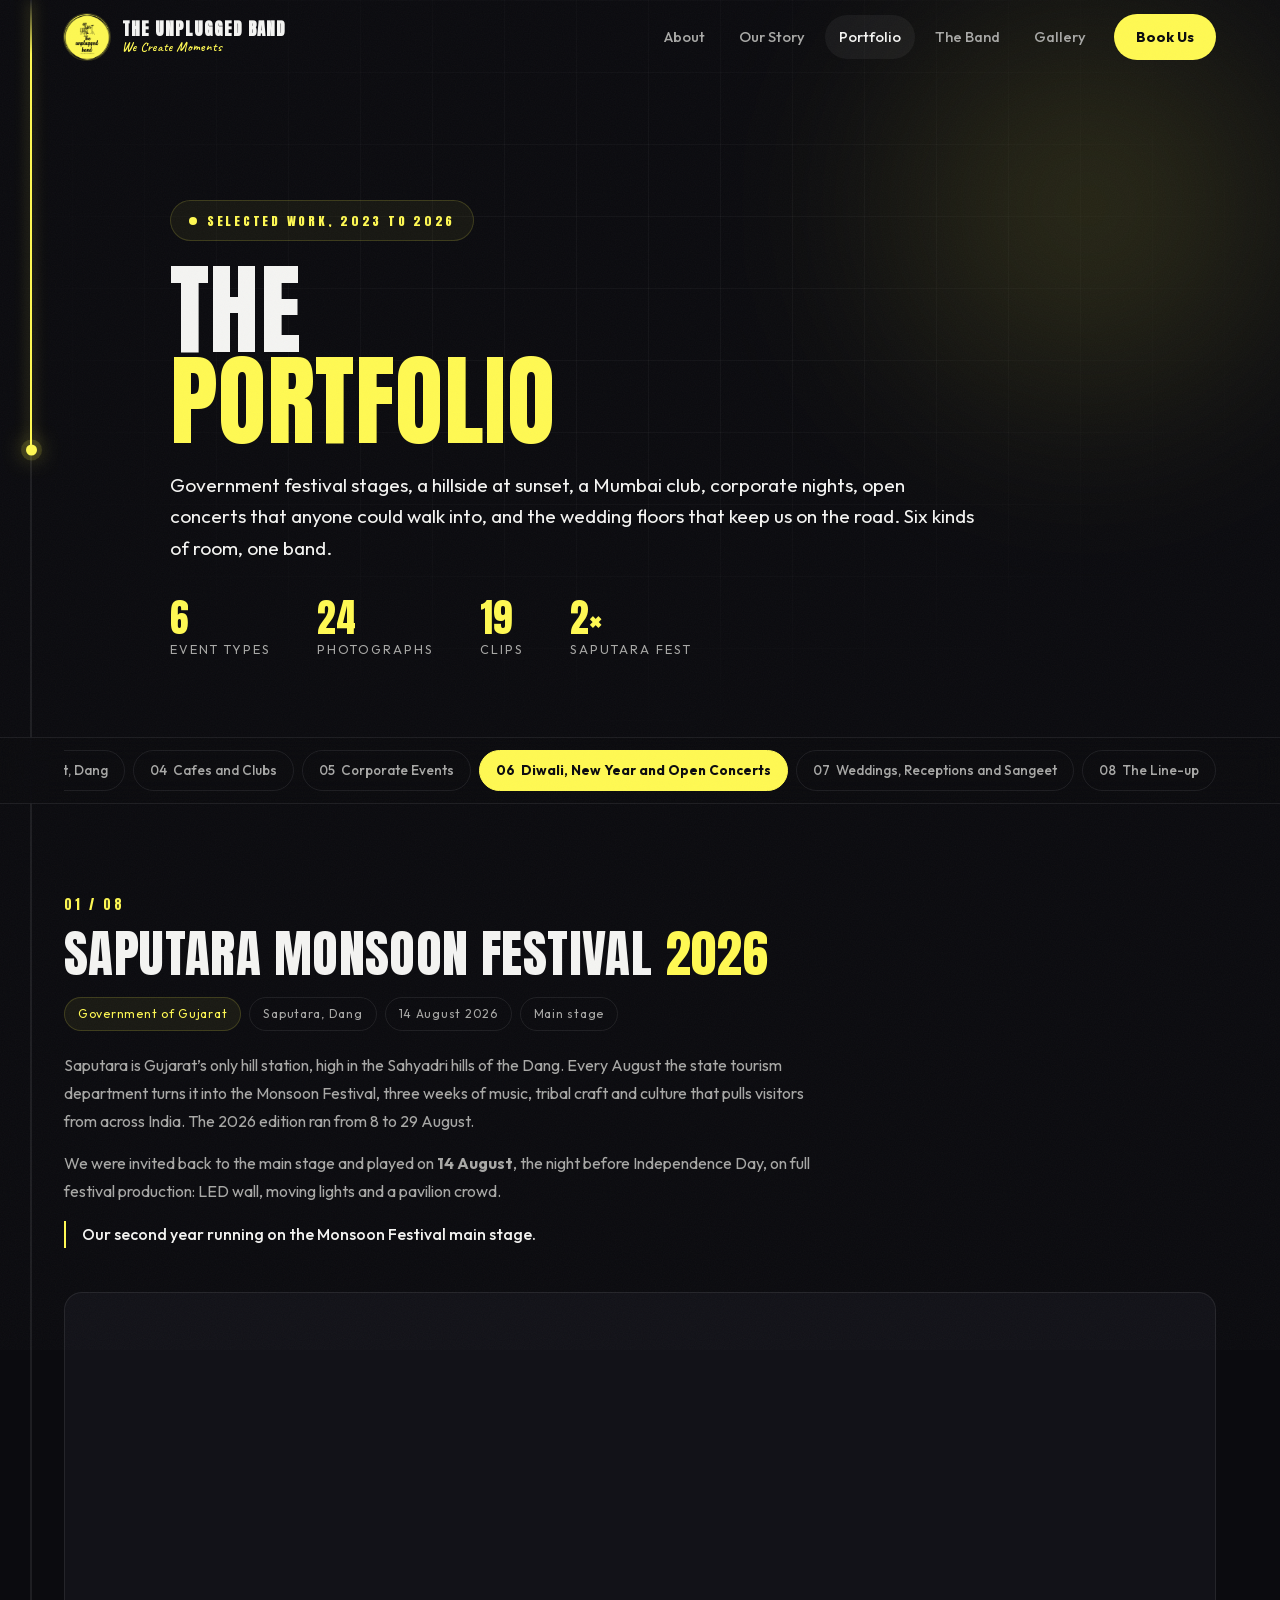
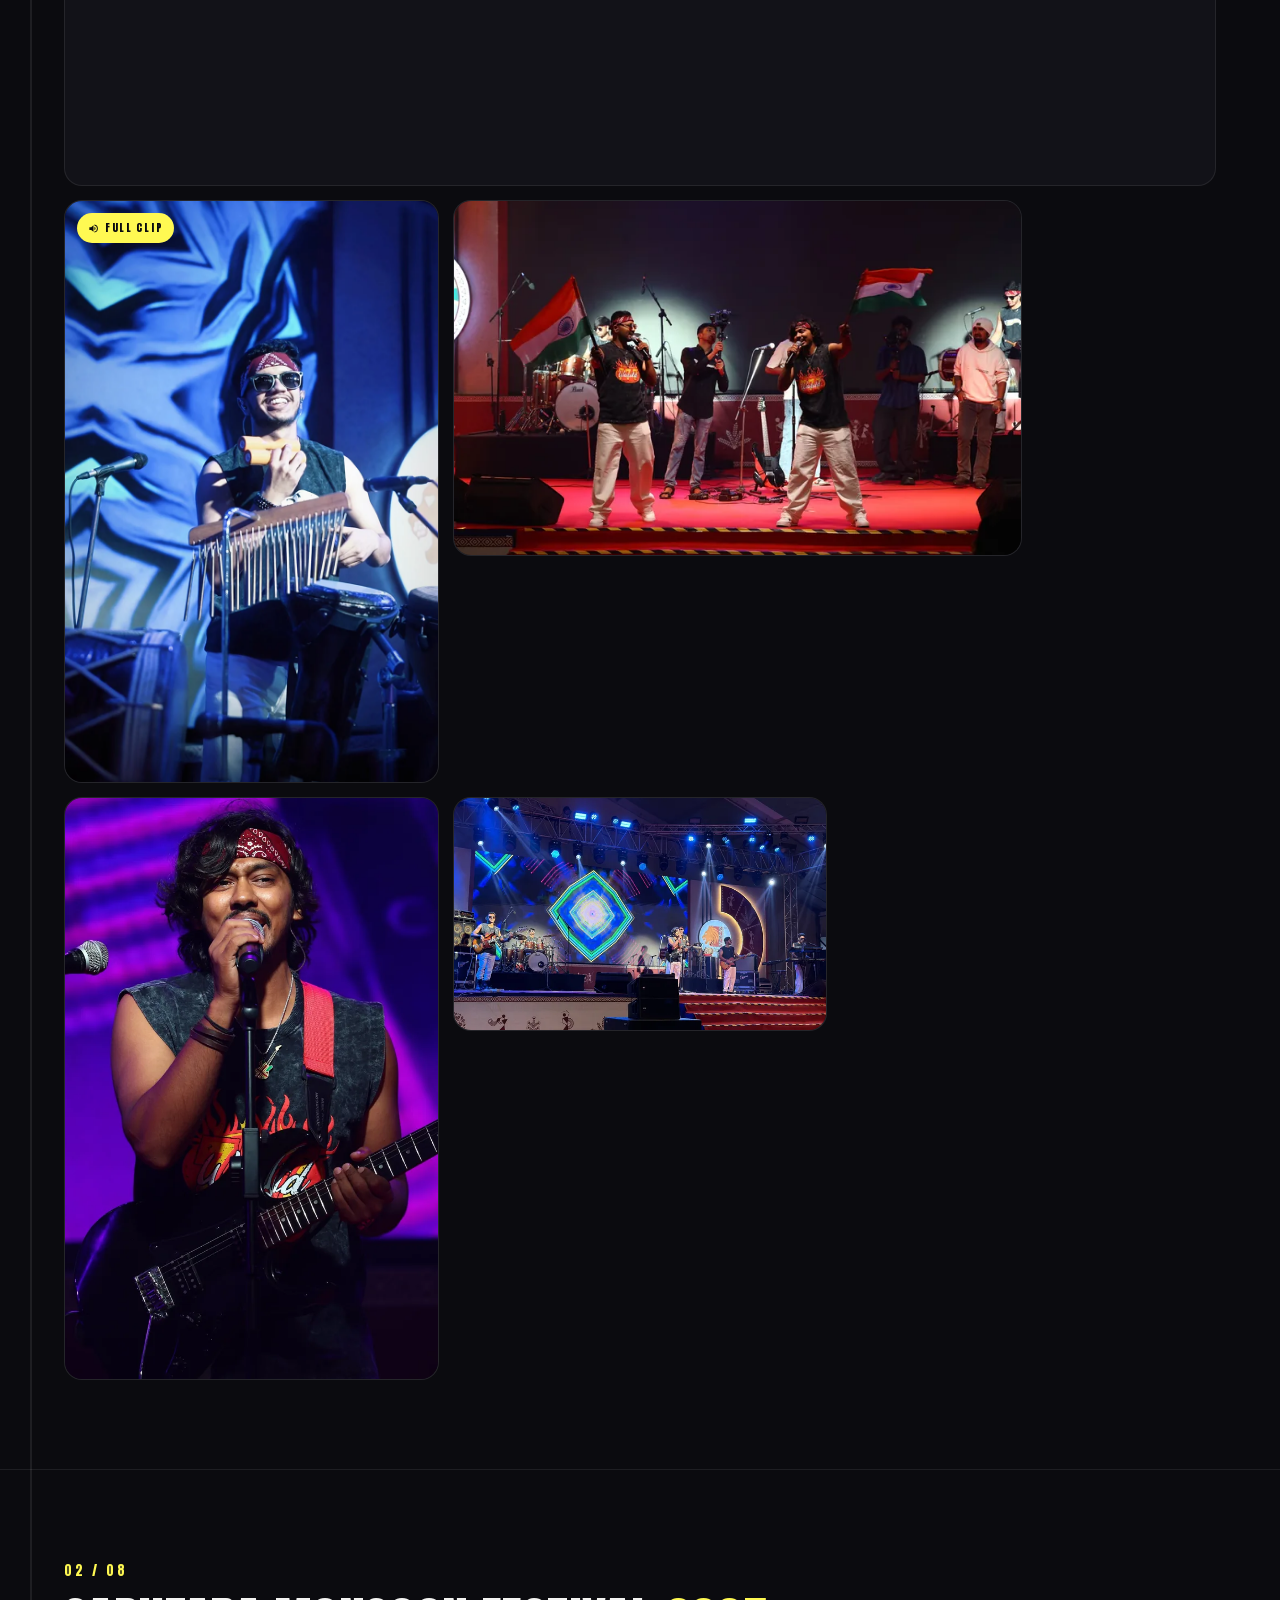
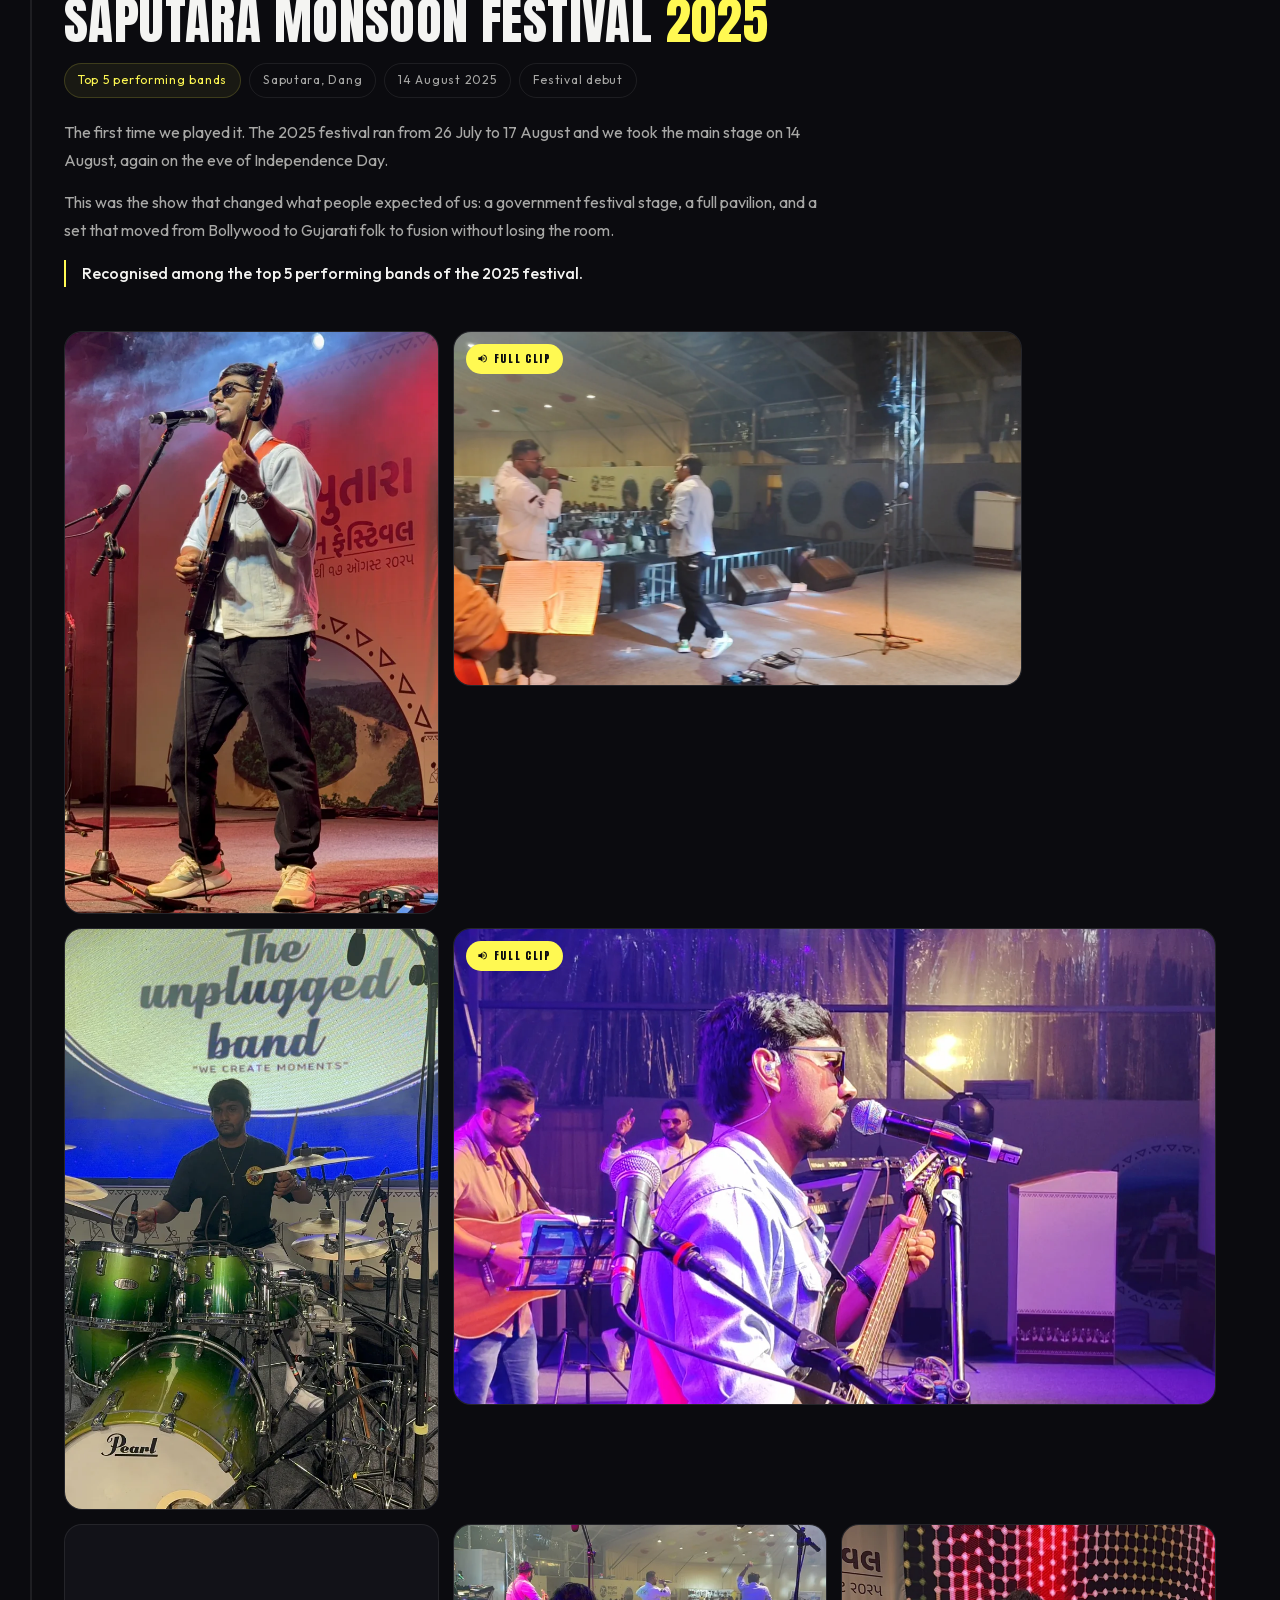
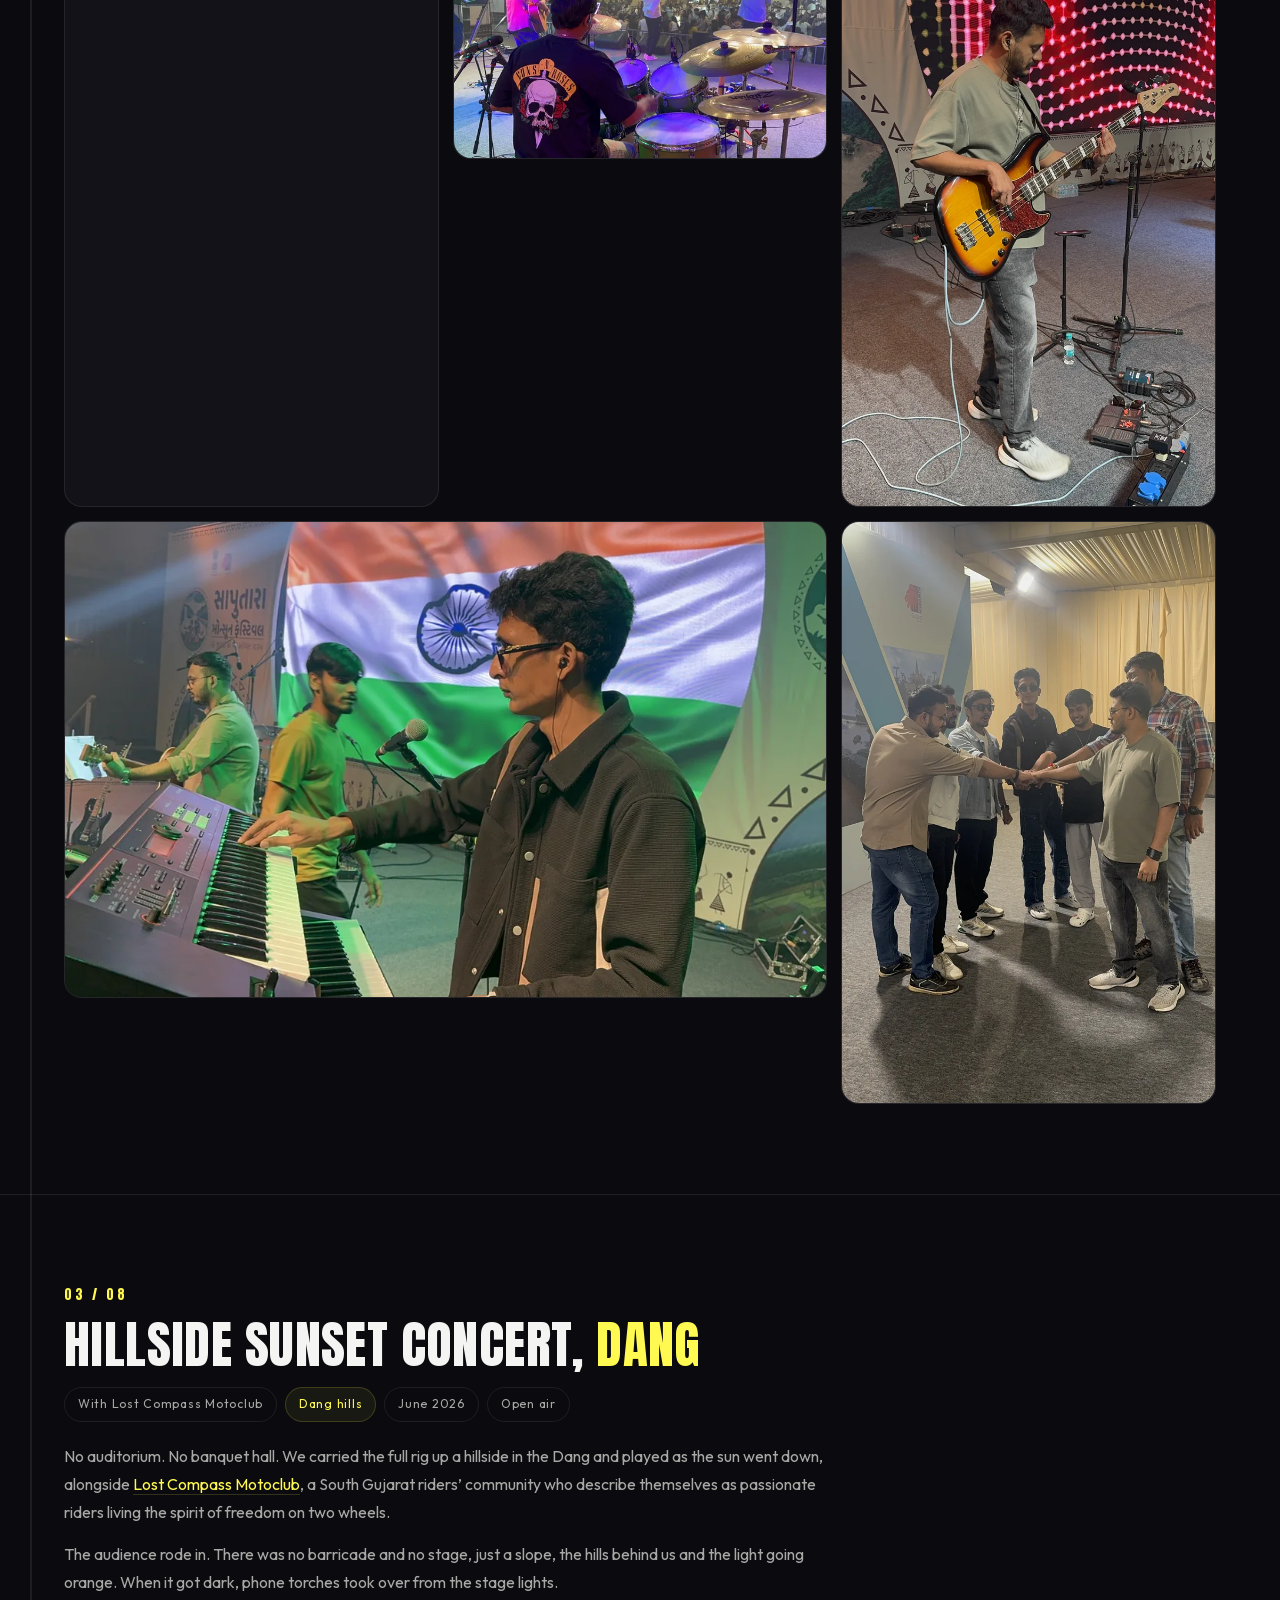
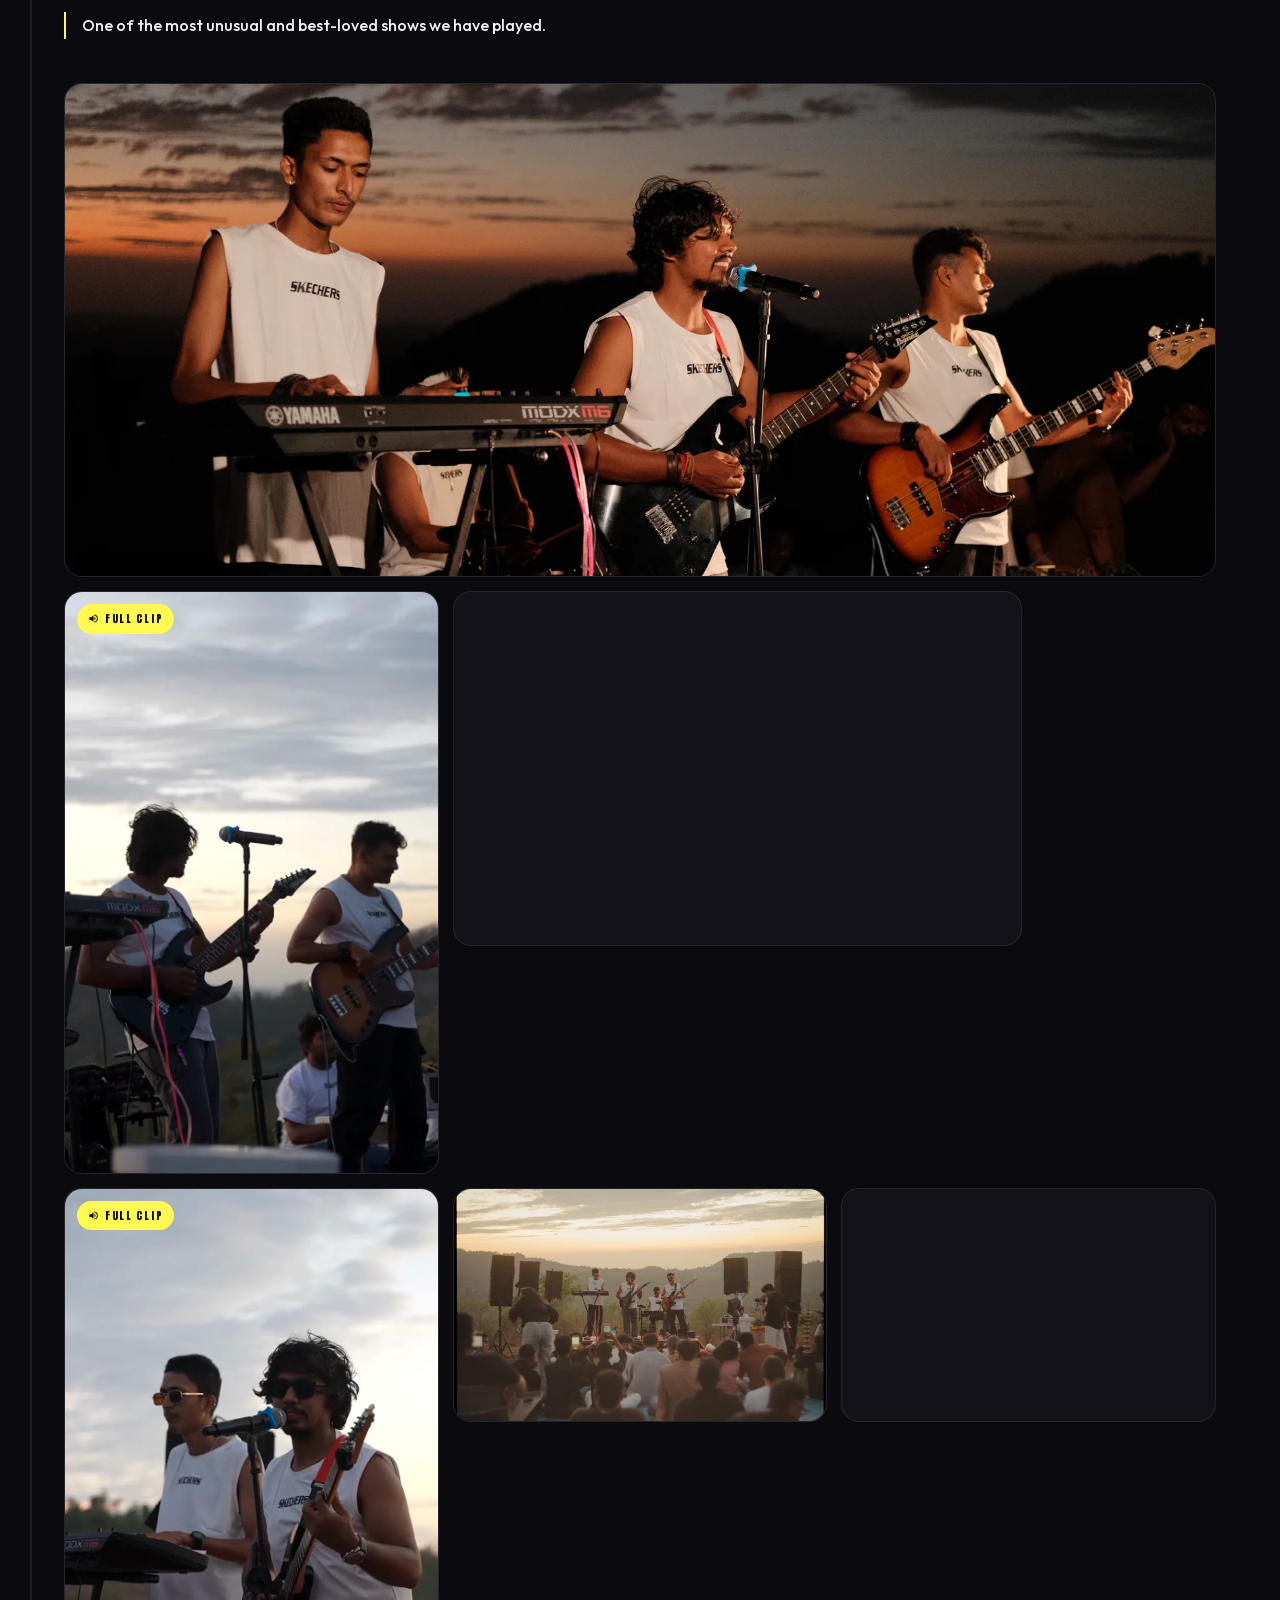
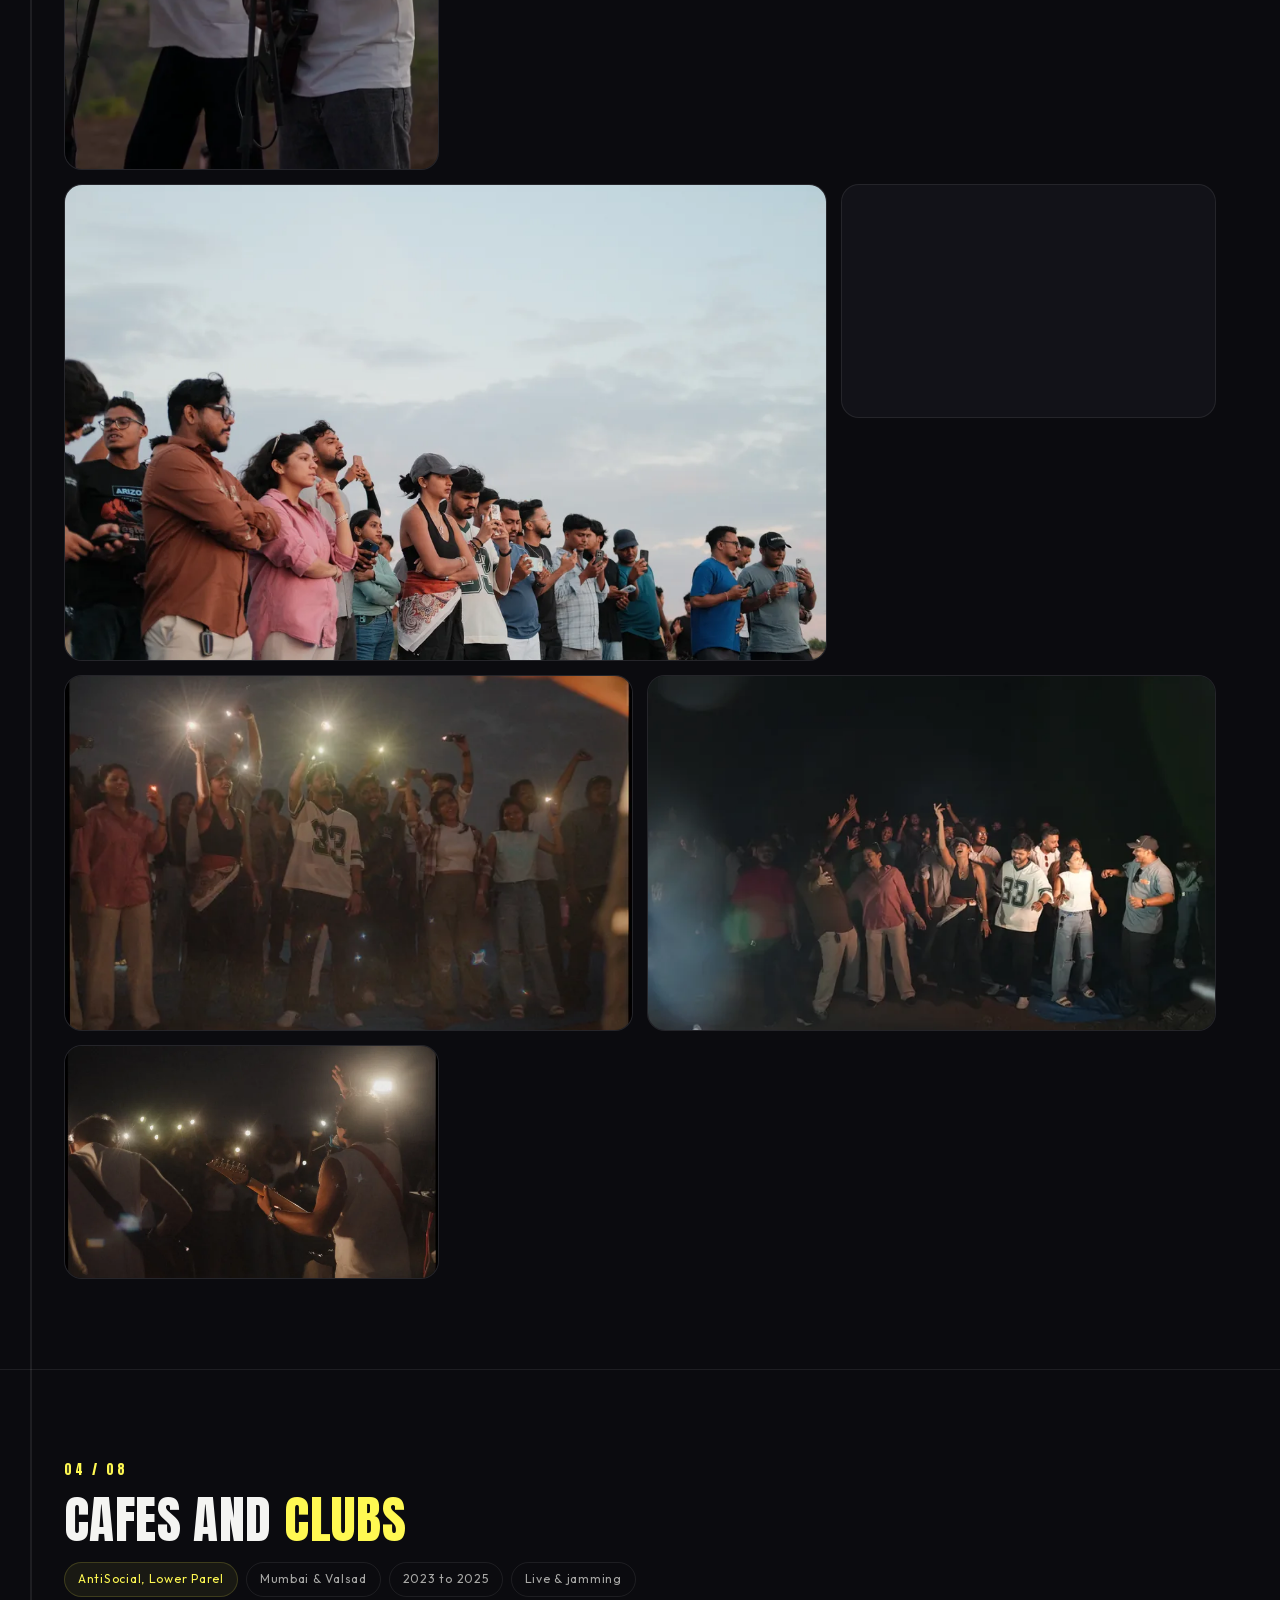
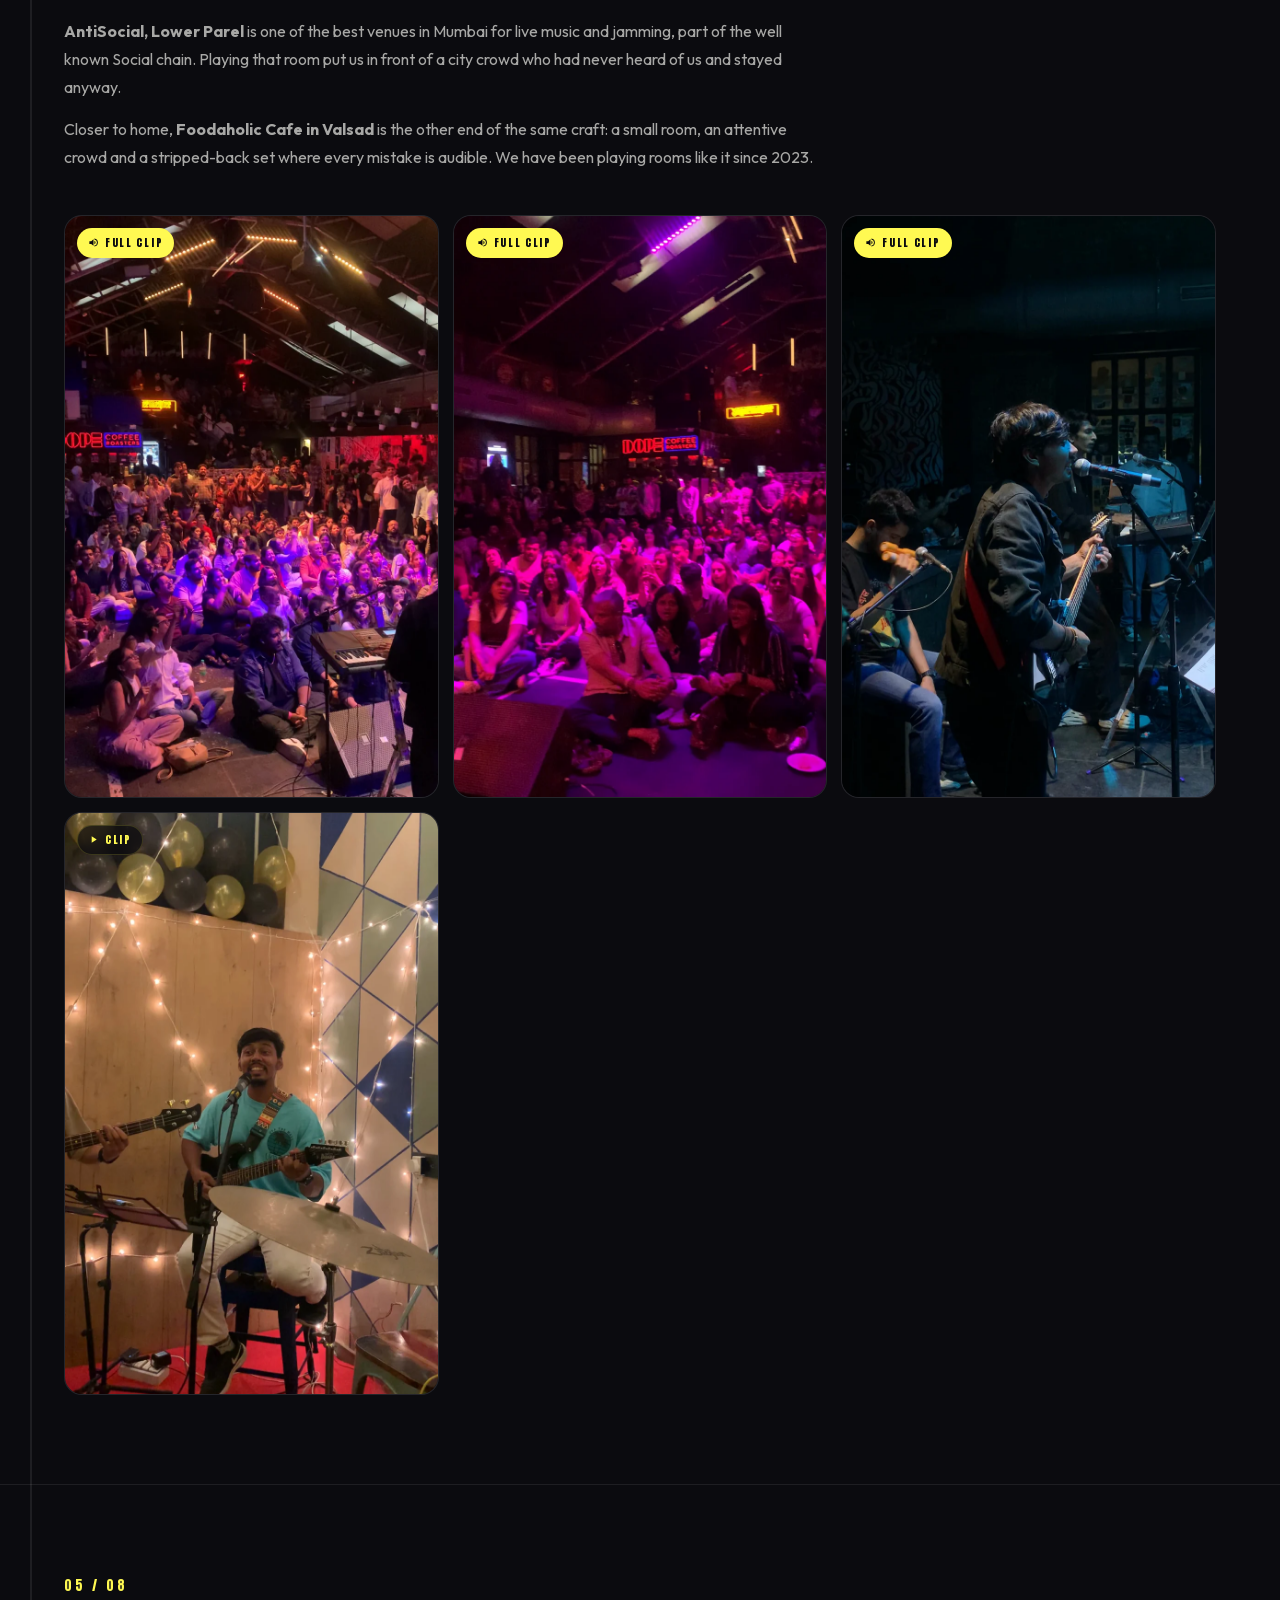
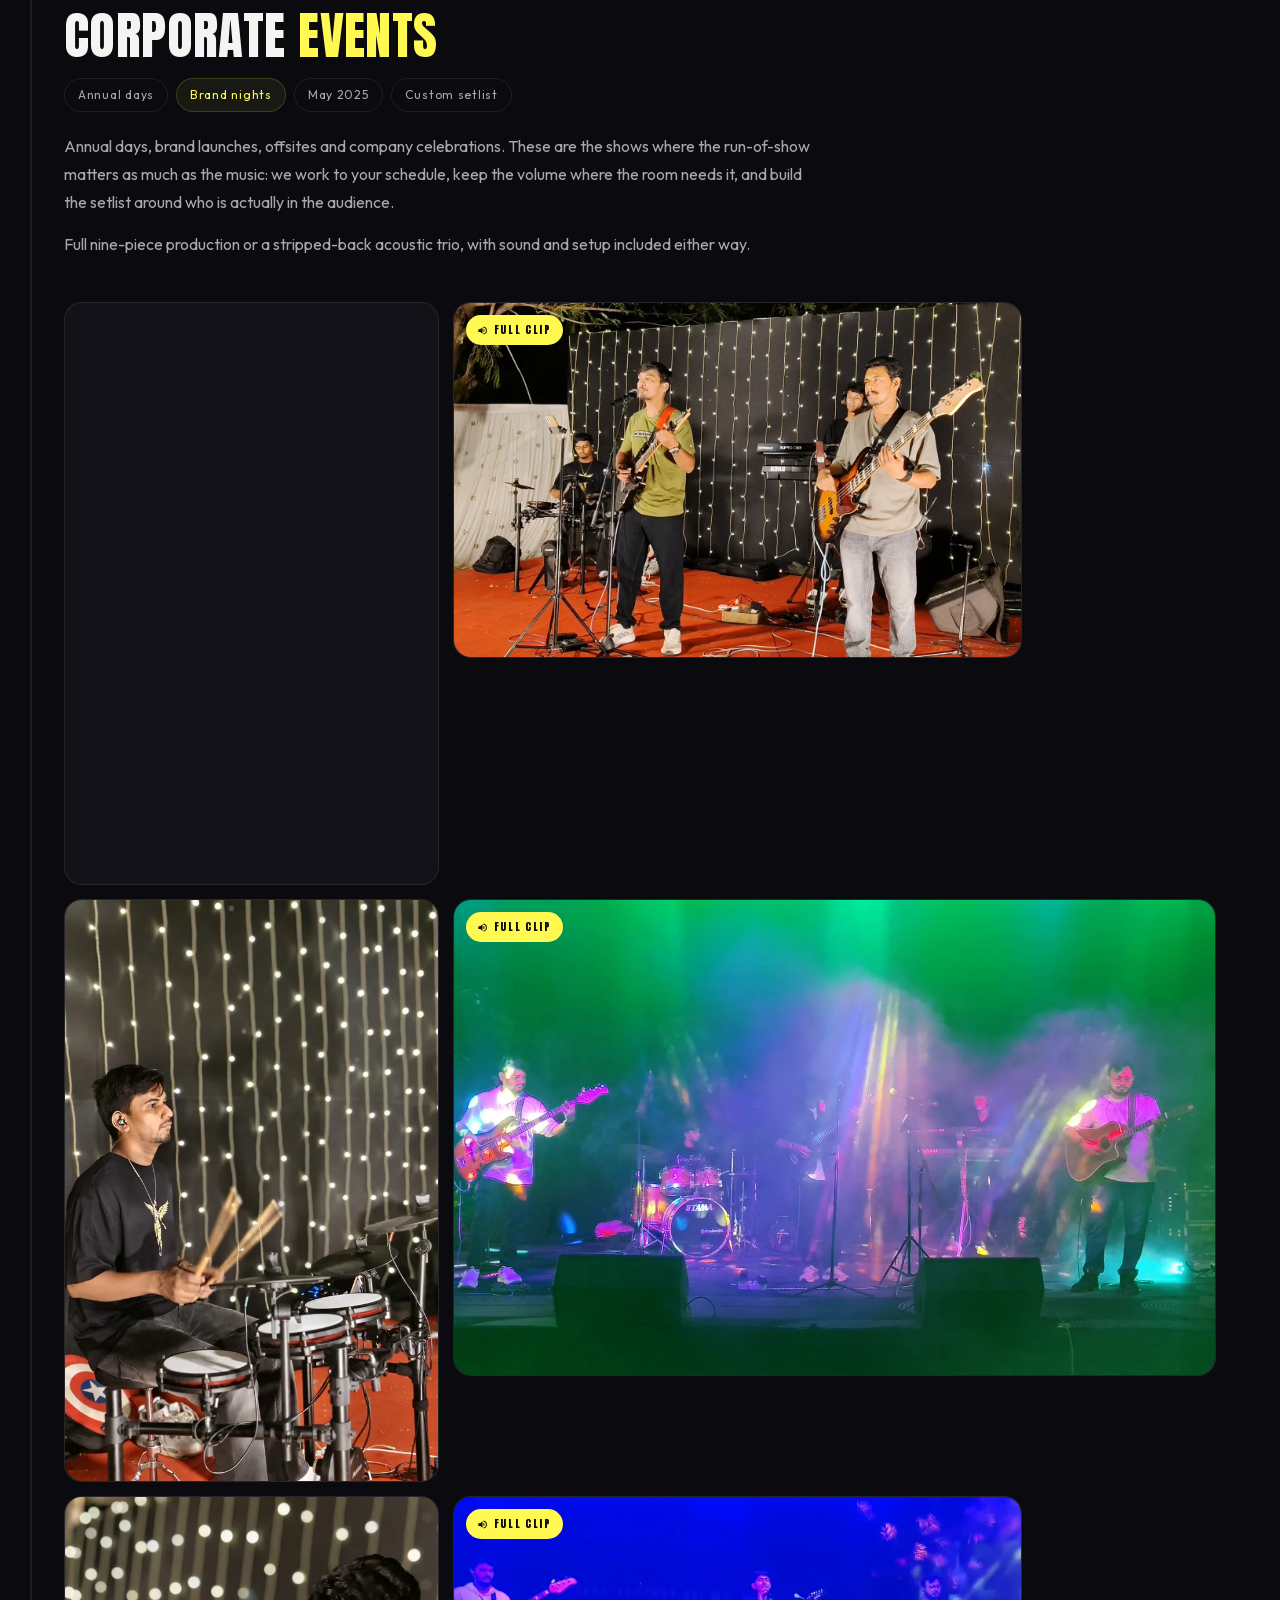
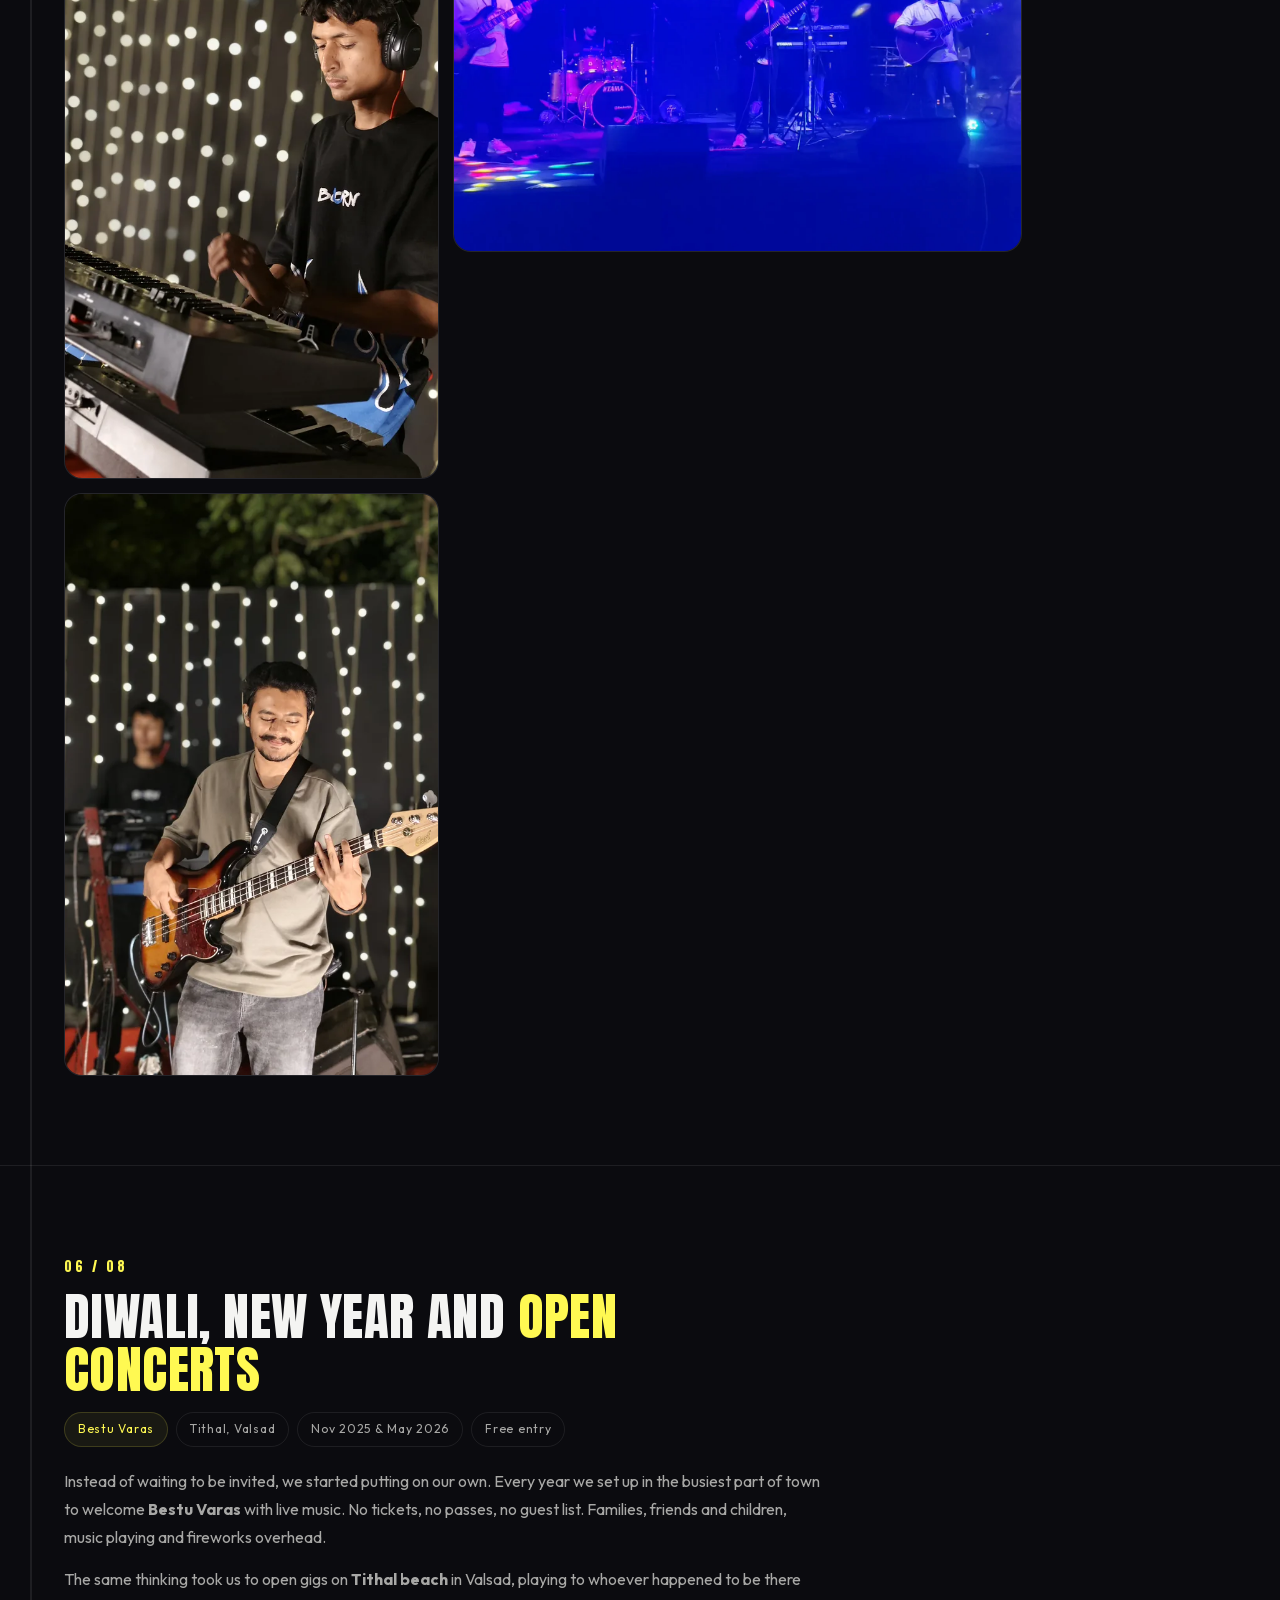
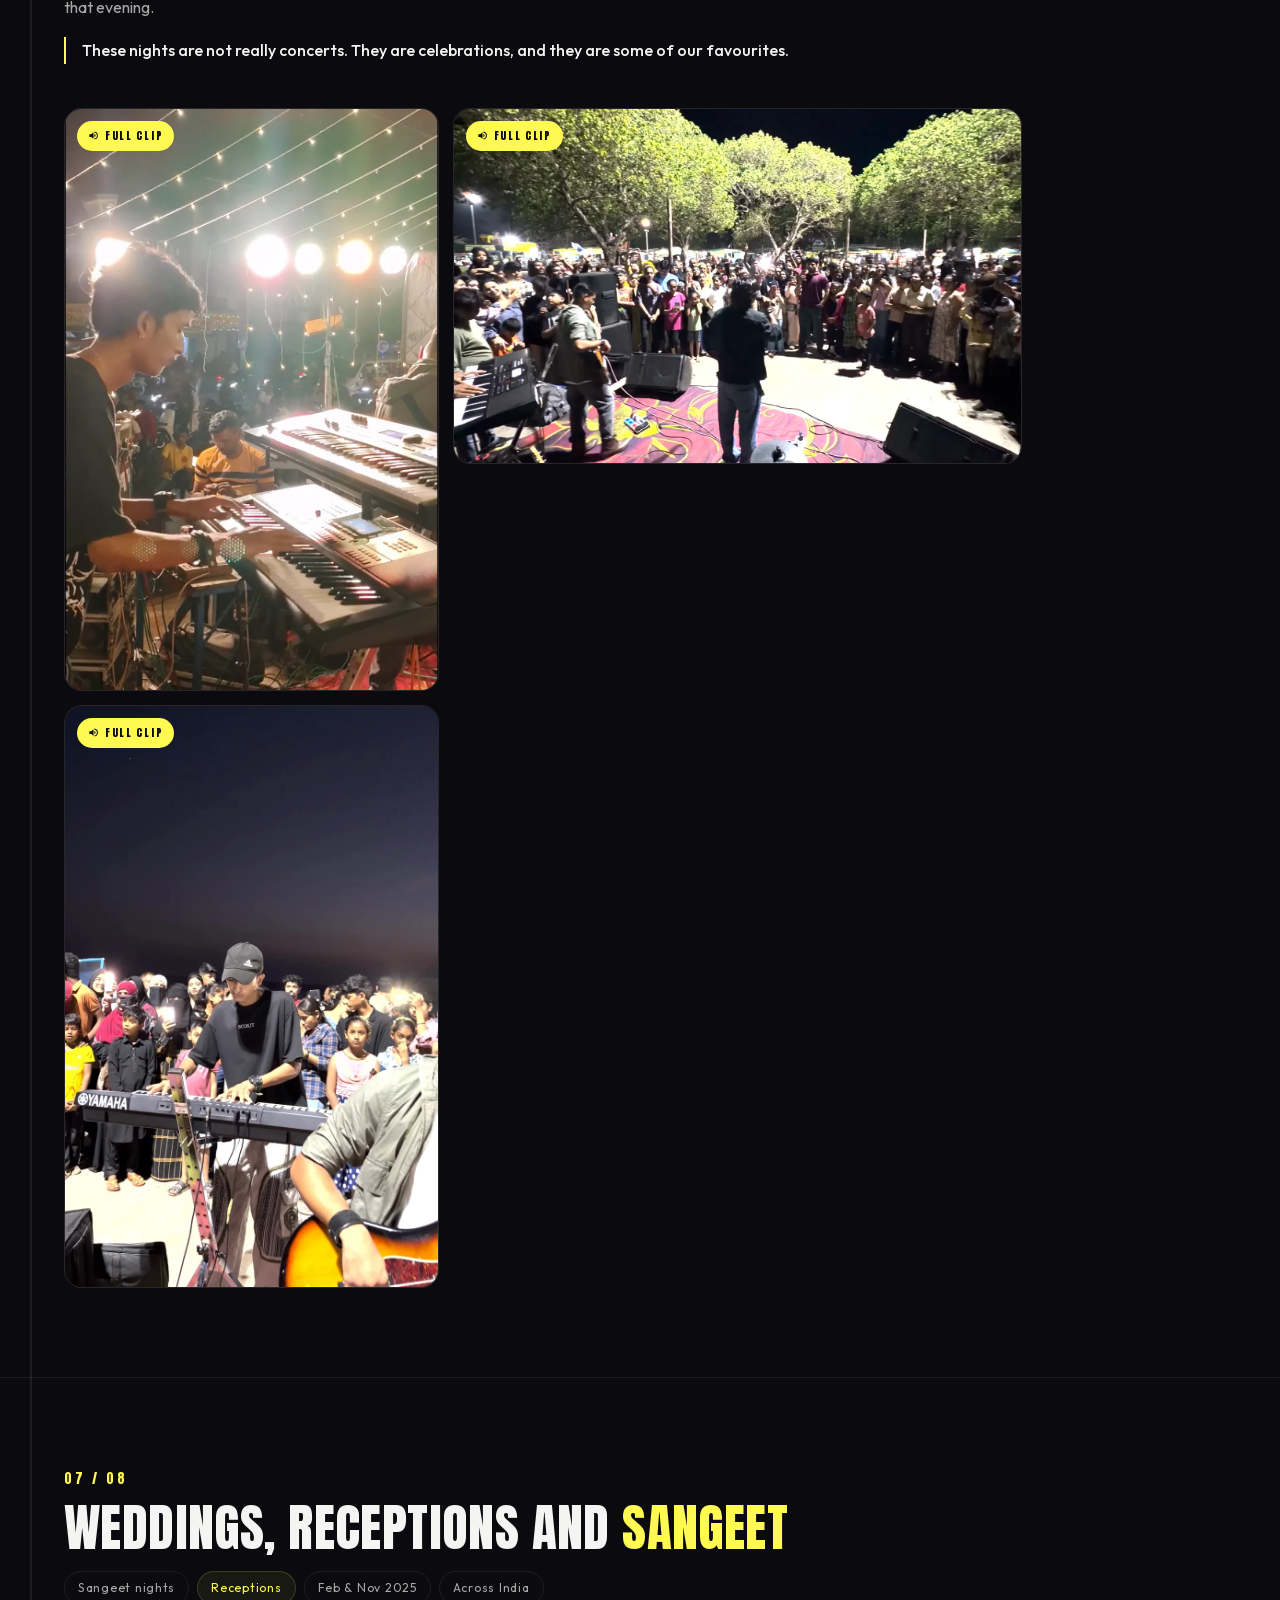
==== portfolio.html @ 90754e34 "Add the portfolio page, full YouTube clips and a bookings strip Portfolio: eight chapters (Saputara " ====
<!DOCTYPE html>
<html lang="en">
<head>
<meta charset="UTF-8" />
<meta name="viewport" content="width=device-width, initial-scale=1.0" />
<title>Portfolio | The Unplugged Band, Live Shows Across India</title>
<meta name="description" content="Where The Unplugged Band has played: the Saputara Monsoon Festival for the Government of Gujarat in 2025 and 2026, a hillside sunset concert in the Dang, AntiSocial Mumbai, corporate nights, open Diwali concerts and weddings across India." />
<meta name="keywords" content="Saputara Monsoon Festival band, live band portfolio Gujarat, AntiSocial Mumbai live band, hillside concert Dang, wedding band Gujarat, corporate event band India, The Unplugged Band" />
<meta name="geo.region" content="IN-GJ" />
<meta name="geo.placename" content="Valsad, Gujarat" />
<meta name="author" content="Jay Kadam" />
<meta name="theme-color" content="#0b0b0f" />

<link rel="icon" href="/favicon.ico" sizes="any" />
<link rel="icon" type="image/png" sizes="96x96" href="/favicon-96x96.png" />
<link rel="icon" type="image/png" sizes="192x192" href="/favicon-192x192.png" />
<link rel="apple-touch-icon" href="/assets/images/apple-touch-icon.png" />
<link rel="manifest" href="/site.webmanifest" />
<link rel="canonical" href="https://theunpluggedband.com/portfolio" />

<meta property="og:type" content="website" />
<meta property="og:site_name" content="The Unplugged Band" />
<meta property="og:title" content="Portfolio | The Unplugged Band" />
<meta property="og:description" content="Saputara Monsoon Festival 2025 and 2026, a hillside sunset concert in the Dang, AntiSocial Mumbai, corporate nights, open Diwali concerts and weddings." />
<meta property="og:locale" content="en_IN" />
<meta property="og:url" content="https://theunpluggedband.com/portfolio" />
<meta property="og:image" content="https://theunpluggedband.com/assets/images/og-image.png" />
<meta name="twitter:card" content="summary_large_image" />

<link rel="preload" href="/assets/fonts/anton-400-latin.woff2" as="font" type="font/woff2" crossorigin />
<link rel="preload" href="/assets/fonts/outfit-400-latin.woff2" as="font" type="font/woff2" crossorigin />
<link rel="stylesheet" href="/css/style.css?v=20260926" />
<link rel="stylesheet" href="/css/portfolio.css?v=20260926" />

<script type="application/ld+json">
{
  "@context": "https://schema.org",
  "@type": "CollectionPage",
  "name": "The Unplugged Band, Portfolio",
  "description": "Live shows by The Unplugged Band across India, from the Saputara Monsoon Festival to hillside concerts, clubs, corporate nights, open Diwali concerts and weddings.",
  "url": "https://theunpluggedband.com/portfolio",
  "isPartOf": { "@type": "WebSite", "name": "The Unplugged Band", "url": "https://theunpluggedband.com/" },
  "about": {
    "@type": "MusicGroup",
    "name": "The Unplugged Band",
    "foundingDate": "2021-08-16",
    "url": "https://theunpluggedband.com/",
    "address": { "@type": "PostalAddress", "addressLocality": "Valsad", "addressRegion": "Gujarat", "addressCountry": "IN" }
  },
  "hasPart": [
    {
      "@type": "MusicEvent",
      "name": "Saputara Monsoon Festival 2026",
      "startDate": "2026-08-14",
      "eventStatus": "https://schema.org/EventScheduled",
      "eventAttendanceMode": "https://schema.org/OfflineEventAttendanceMode",
      "location": { "@type": "Place", "name": "Saputara Monsoon Festival", "address": { "@type": "PostalAddress", "addressLocality": "Saputara", "addressRegion": "Gujarat", "addressCountry": "IN" } },
      "performer": { "@type": "MusicGroup", "name": "The Unplugged Band" },
      "organizer": { "@type": "Organization", "name": "Gujarat Tourism, Government of Gujarat" }
    },
    {
      "@type": "MusicEvent",
      "name": "Saputara Monsoon Festival 2025",
      "startDate": "2025-08-14",
      "eventStatus": "https://schema.org/EventScheduled",
      "eventAttendanceMode": "https://schema.org/OfflineEventAttendanceMode",
      "location": { "@type": "Place", "name": "Saputara Monsoon Festival", "address": { "@type": "PostalAddress", "addressLocality": "Saputara", "addressRegion": "Gujarat", "addressCountry": "IN" } },
      "performer": { "@type": "MusicGroup", "name": "The Unplugged Band" },
      "organizer": { "@type": "Organization", "name": "Gujarat Tourism, Government of Gujarat" }
    },
    {
      "@type": "MusicEvent",
      "name": "Hillside Sunset Concert, Dang",
      "startDate": "2026-06-21",
      "eventStatus": "https://schema.org/EventScheduled",
      "eventAttendanceMode": "https://schema.org/OfflineEventAttendanceMode",
      "location": { "@type": "Place", "name": "Dang hills", "address": { "@type": "PostalAddress", "addressRegion": "Gujarat", "addressCountry": "IN" } },
      "performer": { "@type": "MusicGroup", "name": "The Unplugged Band" }
    },
    {
      "@type": "MusicEvent",
      "name": "AntiSocial, Lower Parel",
      "startDate": "2025-12-27",
      "eventStatus": "https://schema.org/EventScheduled",
      "eventAttendanceMode": "https://schema.org/OfflineEventAttendanceMode",
      "location": { "@type": "Place", "name": "AntiSocial, Lower Parel", "address": { "@type": "PostalAddress", "addressLocality": "Mumbai", "addressRegion": "Maharashtra", "addressCountry": "IN" } },
      "performer": { "@type": "MusicGroup", "name": "The Unplugged Band" }
    }
  ]
}
</script>
</head>
<body>

<div class="grain" aria-hidden="true"></div>

<div id="preloader" class="preloader">
  <div class="preloader__inner">
    <img src="/assets/images/logo-256.png" alt="" class="preloader__logo" width="256" height="256" />
    <div class="preloader__bars" aria-hidden="true">
      <span></span><span></span><span></span><span></span><span></span>
    </div>
    <p class="preloader__text">Tuning up<span class="dots"></span></p>
  </div>
</div>

<a class="skip-link" href="#main">Skip to content</a>

<header class="nav" id="nav">
  <div class="nav__inner">
    <a href="/index.html" class="nav__brand" aria-label="The Unplugged Band, home">
      <img src="/assets/images/logo-128.png" alt="The Unplugged Band logo" width="46" height="46" />
      <span class="nav__brand-text">
        <strong>The Unplugged Band</strong>
        <em>We Create Moments</em>
      </span>
    </a>

    <nav class="nav__links" id="navLinks" aria-label="Primary">
      <a href="/index.html#about">About</a>
      <a href="/story.html">Our Story</a>
      <a href="/portfolio.html" class="is-active" aria-current="page">Portfolio</a>
      <a href="/index.html#band">The Band</a>
      <a href="/index.html#gallery">Gallery</a>
      <a href="/index.html#booking" class="nav__cta">Book Us</a>
    </nav>

    <button class="nav__toggle" id="navToggle" aria-label="Toggle menu" aria-expanded="false" aria-controls="navLinks">
      <span></span><span></span><span></span>
    </button>
  </div>
</header>

<main id="main" class="pf-main">

  <!-- ================= HERO ================= -->
  <section class="pf-hero">
    <div class="pf-hero__bg" aria-hidden="true">
      <div class="hero__blob hero__blob--1"></div>
      <div class="hero__grid"></div>
    </div>

    <div class="container pf-hero__inner">
      <p class="pf-hero__eyebrow reveal"><span class="pulse-dot"></span> Selected work, 2023 to 2026</p>
      <h1 class="pf-hero__title">
        <span class="ln reveal">THE</span>
        <span class="ln ln--accent reveal">PORTFOLIO</span>
      </h1>
      <p class="pf-hero__lede reveal">
        Government festival stages, a hillside at sunset, a Mumbai club, corporate nights, open concerts
        that anyone could walk into, and the wedding floors that keep us on the road. Six kinds of room,
        one band.
      </p>
      <div class="pf-hero__stats reveal">
        <div class="stat"><span class="stat__num" data-count="6">0</span><span class="stat__label">Event types</span></div>
        <div class="stat"><span class="stat__num" data-count="24">0</span><span class="stat__label">Photographs</span></div>
        <div class="stat"><span class="stat__num" data-count="19">0</span><span class="stat__label">Clips</span></div>
        <div class="stat"><span class="stat__num">2×</span><span class="stat__label">Saputara Fest</span></div>
      </div>
    </div>
  </section>

  <!-- ================= JUMP NAV ================= -->
  <nav class="pf-jump" id="pfJump" aria-label="Jump to event">
    <div class="container pf-jump__track">
      <a href="#saputara-2026">01 &nbsp;Saputara Monsoon Festival 2026</a>
      <a href="#saputara-2025">02 &nbsp;Saputara Monsoon Festival 2025</a>
      <a href="#hillside">03 &nbsp;Hillside Sunset Concert, Dang</a>
      <a href="#cafes">04 &nbsp;Cafes and Clubs</a>
      <a href="#corporate">05 &nbsp;Corporate Events</a>
      <a href="#diwali">06 &nbsp;Diwali, New Year and Open Concerts</a>
      <a href="#wedding">07 &nbsp;Weddings, Receptions and Sangeet</a>
      <a href="#lineup">08 &nbsp;The Line-up</a>
    </div>
  </nav>

  <div class="pf-beam" id="pfBeam" aria-hidden="true">
    <span class="pf-beam__rail"></span>
    <span class="pf-beam__fill"></span>
    <span class="pf-beam__dot"></span>
  </div>

  <section class="pf-event" id="saputara-2026">
    <div class="container">
      <div class="pf-event__head">
        <span class="pf-event__index reveal">01 / 08</span>
        <h2 class="pf-event__title reveal">Saputara Monsoon Festival <span class="hl">2026</span></h2>
        <div class="pf-event__meta reveal">
            <span class="pf-chip pf-chip--accent">Government of Gujarat</span>
            <span class="pf-chip">Saputara, Dang</span>
            <span class="pf-chip">14 August 2026</span>
            <span class="pf-chip">Main stage</span>
        </div>
          <p class="pf-event__desc reveal">Saputara is Gujarat’s only hill station, high in the Sahyadri hills of the Dang. Every August the state tourism department turns it into the Monsoon Festival, three weeks of music, tribal craft and culture that pulls visitors from across India. The 2026 edition ran from 8 to 29 August.</p>
          <p class="pf-event__desc reveal">We were invited back to the main stage and played on <strong>14 August</strong>, the night before Independence Day, on full festival production: LED wall, moving lights and a pavilion crowd.</p>
          <p class="pf-event__note reveal">Our second year running on the Monsoon Festival main stage.</p>
      </div>

      <div class="pf-grid">
        <figure class="pf-item pf-item--hero reveal" tabindex="0" role="button"
          data-type="image" data-full="/assets/portfolio/img/saputara-01-0p9a4946-full.webp"
          data-caption="Full band on the Monsoon Festival main stage" data-event="Saputara Monsoon Festival 2026"
          aria-label="Full band on the Monsoon Festival main stage, open larger">
          <img src="/assets/portfolio/img/saputara-01-0p9a4946-2400.webp" srcset="/assets/portfolio/img/saputara-01-0p9a4946-700.webp 700w, /assets/portfolio/img/saputara-01-0p9a4946-1100.webp 1100w, /assets/portfolio/img/saputara-01-0p9a4946-1700.webp 1700w, /assets/portfolio/img/saputara-01-0p9a4946-2400.webp 2400w" sizes="(max-width: 760px) 90vw, (max-width: 1311px) 90vw, 1180px" alt="Full band on the Monsoon Festival main stage" width="2400" height="1600" loading="lazy" decoding="async" />
          <span class="pf-item__glow" aria-hidden="true"></span>
          <figcaption class="pf-item__cap">Full band on the Monsoon Festival main stage</figcaption>
        </figure>
        <figure class="pf-item pf-item--tall reveal" tabindex="0" role="button"
          data-type="video" data-full="/assets/portfolio/video/saputara-03-1-main-reel.mp4" data-yt="CYbMNA2BlJ4" data-yt-vertical="1"
          data-caption="2026 highlights" data-event="Saputara Monsoon Festival 2026"
          aria-label="2026 highlights, play with sound">
          <video data-src="/assets/portfolio/video/saputara-03-1-main-reel.mp4" poster="/assets/portfolio/img/saputara-03-1-main-reel-poster.webp" muted loop playsinline preload="none"
                 width="810" height="1440" aria-hidden="true"></video>
          <span class="pf-item__badge pf-item__badge--sound"><svg viewBox="0 0 24 24" fill="currentColor" aria-hidden="true"><path d="M3 9v6h4l5 4V5L7 9H3zm13.5 3a4.5 4.5 0 0 0-2.5-4v8a4.5 4.5 0 0 0 2.5-4zM14 3.2v2.1a6.8 6.8 0 0 1 0 13.4v2.1a8.9 8.9 0 0 0 0-17.6z"/></svg>Full clip</span>
          <span class="pf-item__glow" aria-hidden="true"></span>
          <figcaption class="pf-item__cap">2026 highlights</figcaption>
        </figure>
        <figure class="pf-item pf-item--half reveal" tabindex="0" role="button"
          data-type="image" data-full="/assets/portfolio/img/saputara-02-live-performance-flags-full.webp"
          data-caption="Independence Day set, tricolour flying" data-event="Saputara Monsoon Festival 2026"
          aria-label="Independence Day set, tricolour flying, open larger">
          <img src="/assets/portfolio/img/saputara-02-live-performance-flags-1700.webp" srcset="/assets/portfolio/img/saputara-02-live-performance-flags-700.webp 700w, /assets/portfolio/img/saputara-02-live-performance-flags-1100.webp 1100w, /assets/portfolio/img/saputara-02-live-performance-flags-1700.webp 1700w" sizes="(max-width: 760px) 90vw, (max-width: 1311px) 45vw, 583px" alt="Independence Day set, tricolour flying" width="1700" height="1134" loading="lazy" decoding="async" />
          <span class="pf-item__glow" aria-hidden="true"></span>
          <figcaption class="pf-item__cap">Independence Day set, tricolour flying</figcaption>
        </figure>
        <figure class="pf-item pf-item--tall reveal" tabindex="0" role="button"
          data-type="image" data-full="/assets/portfolio/img/saputara-03-06-lead-vocals-guitar-full.webp"
          data-caption="Rajat Lad on lead vocals and guitar" data-event="Saputara Monsoon Festival 2026"
          aria-label="Rajat Lad on lead vocals and guitar, open larger">
          <img src="/assets/portfolio/img/saputara-03-06-lead-vocals-guitar-1100.webp" srcset="/assets/portfolio/img/saputara-03-06-lead-vocals-guitar-700.webp 700w, /assets/portfolio/img/saputara-03-06-lead-vocals-guitar-1100.webp 1100w" sizes="(max-width: 760px) 90vw, (max-width: 1311px) 30vw, 384px" alt="Rajat Lad on lead vocals and guitar" width="1100" height="1650" loading="lazy" decoding="async" />
          <span class="pf-item__glow" aria-hidden="true"></span>
          <figcaption class="pf-item__cap">Rajat Lad on lead vocals and guitar</figcaption>
        </figure>
        <figure class="pf-item pf-item--third reveal" tabindex="0" role="button"
          data-type="image" data-full="/assets/portfolio/img/saputara-04-05-stage-production-wide-full.webp"
          data-caption="Government of Gujarat stage production" data-event="Saputara Monsoon Festival 2026"
          aria-label="Government of Gujarat stage production, open larger">
          <img src="/assets/portfolio/img/saputara-04-05-stage-production-wide-1700.webp" srcset="/assets/portfolio/img/saputara-04-05-stage-production-wide-700.webp 700w, /assets/portfolio/img/saputara-04-05-stage-production-wide-1100.webp 1100w, /assets/portfolio/img/saputara-04-05-stage-production-wide-1700.webp 1700w" sizes="(max-width: 760px) 90vw, (max-width: 1311px) 30vw, 384px" alt="Government of Gujarat stage production" width="1700" height="1275" loading="lazy" decoding="async" />
          <span class="pf-item__glow" aria-hidden="true"></span>
          <figcaption class="pf-item__cap">Government of Gujarat stage production</figcaption>
        </figure>
      </div>
    </div>
  </section>

  <section class="pf-event" id="saputara-2025">
    <div class="container">
      <div class="pf-event__head">
        <span class="pf-event__index reveal">02 / 08</span>
        <h2 class="pf-event__title reveal">Saputara Monsoon Festival <span class="hl">2025</span></h2>
        <div class="pf-event__meta reveal">
            <span class="pf-chip pf-chip--accent">Top 5 performing bands</span>
            <span class="pf-chip">Saputara, Dang</span>
            <span class="pf-chip">14 August 2025</span>
            <span class="pf-chip">Festival debut</span>
        </div>
          <p class="pf-event__desc reveal">The first time we played it. The 2025 festival ran from 26 July to 17 August and we took the main stage on 14 August, again on the eve of Independence Day.</p>
          <p class="pf-event__desc reveal">This was the show that changed what people expected of us: a government festival stage, a full pavilion, and a set that moved from Bollywood to Gujarati folk to fusion without losing the room.</p>
          <p class="pf-event__note reveal">Recognised among the top 5 performing bands of the 2025 festival.</p>
      </div>

      <div class="pf-grid">
        <figure class="pf-item pf-item--tall reveal" tabindex="0" role="button"
          data-type="image" data-full="/assets/portfolio/img/saputara-05-2025-08-14-19-32-img-1529-full.webp"
          data-caption="On stage under the Saputara Monsoon Festival banner" data-event="Saputara Monsoon Festival 2025"
          aria-label="On stage under the Saputara Monsoon Festival banner, open larger">
          <img src="/assets/portfolio/img/saputara-05-2025-08-14-19-32-img-1529-1700.webp" srcset="/assets/portfolio/img/saputara-05-2025-08-14-19-32-img-1529-700.webp 700w, /assets/portfolio/img/saputara-05-2025-08-14-19-32-img-1529-1100.webp 1100w, /assets/portfolio/img/saputara-05-2025-08-14-19-32-img-1529-1700.webp 1700w" sizes="(max-width: 760px) 90vw, (max-width: 1311px) 30vw, 384px" alt="On stage under the Saputara Monsoon Festival banner" width="1700" height="3021" loading="lazy" decoding="async" />
          <span class="pf-item__glow" aria-hidden="true"></span>
          <figcaption class="pf-item__cap">On stage under the Saputara Monsoon Festival banner</figcaption>
        </figure>
        <figure class="pf-item pf-item--half reveal" tabindex="0" role="button"
          data-type="video" data-full="/assets/portfolio/video/saputara-01-illahi.mp4" data-yt="j6q_eIXcmdc"
          data-caption="Illahi" data-event="Saputara Monsoon Festival 2025"
          aria-label="Illahi, play with sound">
          <video data-src="/assets/portfolio/video/saputara-01-illahi.mp4" poster="/assets/portfolio/img/saputara-01-illahi-poster.webp" muted loop playsinline preload="none"
                 width="1600" height="900" aria-hidden="true"></video>
          <span class="pf-item__badge pf-item__badge--sound"><svg viewBox="0 0 24 24" fill="currentColor" aria-hidden="true"><path d="M3 9v6h4l5 4V5L7 9H3zm13.5 3a4.5 4.5 0 0 0-2.5-4v8a4.5 4.5 0 0 0 2.5-4zM14 3.2v2.1a6.8 6.8 0 0 1 0 13.4v2.1a8.9 8.9 0 0 0 0-17.6z"/></svg>Full clip</span>
          <span class="pf-item__glow" aria-hidden="true"></span>
          <figcaption class="pf-item__cap">Illahi</figcaption>
        </figure>
        <figure class="pf-item pf-item--tall reveal" tabindex="0" role="button"
          data-type="image" data-full="/assets/portfolio/img/saputara-06-2025-08-14-19-24-img-1524-full.webp"
          data-caption="Kunjan Patel behind the kit, band backdrop up" data-event="Saputara Monsoon Festival 2025"
          aria-label="Kunjan Patel behind the kit, band backdrop up, open larger">
          <img src="/assets/portfolio/img/saputara-06-2025-08-14-19-24-img-1524-1700.webp" srcset="/assets/portfolio/img/saputara-06-2025-08-14-19-24-img-1524-700.webp 700w, /assets/portfolio/img/saputara-06-2025-08-14-19-24-img-1524-1100.webp 1100w, /assets/portfolio/img/saputara-06-2025-08-14-19-24-img-1524-1700.webp 1700w" sizes="(max-width: 760px) 90vw, (max-width: 1311px) 30vw, 384px" alt="Kunjan Patel behind the kit, band backdrop up" width="1700" height="3021" loading="lazy" decoding="async" />
          <span class="pf-item__glow" aria-hidden="true"></span>
          <figcaption class="pf-item__cap">Kunjan Patel behind the kit, band backdrop up</figcaption>
        </figure>
        <figure class="pf-item pf-item--wide reveal" tabindex="0" role="button"
          data-type="video" data-full="/assets/portfolio/video/saputara-02-teri-deewani.mp4" data-yt="NUkPBv-3uvo"
          data-caption="Teri Deewani" data-event="Saputara Monsoon Festival 2025"
          aria-label="Teri Deewani, play with sound">
          <video data-src="/assets/portfolio/video/saputara-02-teri-deewani.mp4" poster="/assets/portfolio/img/saputara-02-teri-deewani-poster.webp" muted loop playsinline preload="none"
                 width="1600" height="900" aria-hidden="true"></video>
          <span class="pf-item__badge pf-item__badge--sound"><svg viewBox="0 0 24 24" fill="currentColor" aria-hidden="true"><path d="M3 9v6h4l5 4V5L7 9H3zm13.5 3a4.5 4.5 0 0 0-2.5-4v8a4.5 4.5 0 0 0 2.5-4zM14 3.2v2.1a6.8 6.8 0 0 1 0 13.4v2.1a8.9 8.9 0 0 0 0-17.6z"/></svg>Full clip</span>
          <span class="pf-item__glow" aria-hidden="true"></span>
          <figcaption class="pf-item__cap">Teri Deewani</figcaption>
        </figure>
        <figure class="pf-item pf-item--tall reveal" tabindex="0" role="button"
          data-type="image" data-full="/assets/portfolio/img/saputara-07-2025-08-14-20-19-img-1561-full.webp"
          data-caption="The view from the drum riser" data-event="Saputara Monsoon Festival 2025"
          aria-label="The view from the drum riser, open larger">
          <img src="/assets/portfolio/img/saputara-07-2025-08-14-20-19-img-1561-1700.webp" srcset="/assets/portfolio/img/saputara-07-2025-08-14-20-19-img-1561-700.webp 700w, /assets/portfolio/img/saputara-07-2025-08-14-20-19-img-1561-1100.webp 1100w, /assets/portfolio/img/saputara-07-2025-08-14-20-19-img-1561-1700.webp 1700w" sizes="(max-width: 760px) 90vw, (max-width: 1311px) 30vw, 384px" alt="The view from the drum riser" width="1700" height="3021" loading="lazy" decoding="async" />
          <span class="pf-item__glow" aria-hidden="true"></span>
          <figcaption class="pf-item__cap">The view from the drum riser</figcaption>
        </figure>
        <figure class="pf-item pf-item--third reveal" tabindex="0" role="button"
          data-type="image" data-full="/assets/portfolio/img/saputara-08-2025-08-14-20-41-img-1596-full.webp"
          data-caption="Full house at the festival pavilion" data-event="Saputara Monsoon Festival 2025"
          aria-label="Full house at the festival pavilion, open larger">
          <img src="/assets/portfolio/img/saputara-08-2025-08-14-20-41-img-1596-2400.webp" srcset="/assets/portfolio/img/saputara-08-2025-08-14-20-41-img-1596-700.webp 700w, /assets/portfolio/img/saputara-08-2025-08-14-20-41-img-1596-1100.webp 1100w, /assets/portfolio/img/saputara-08-2025-08-14-20-41-img-1596-1700.webp 1700w, /assets/portfolio/img/saputara-08-2025-08-14-20-41-img-1596-2400.webp 2400w" sizes="(max-width: 760px) 90vw, (max-width: 1311px) 30vw, 384px" alt="Full house at the festival pavilion" width="2400" height="1350" loading="lazy" decoding="async" />
          <span class="pf-item__glow" aria-hidden="true"></span>
          <figcaption class="pf-item__cap">Full house at the festival pavilion</figcaption>
        </figure>
        <figure class="pf-item pf-item--wide reveal" tabindex="0" role="button"
          data-type="image" data-full="/assets/portfolio/img/saputara-09-2025-08-14-20-51-img-1605-full.webp"
          data-caption="Dev Patel on keys beside the tricolour" data-event="Saputara Monsoon Festival 2025"
          aria-label="Dev Patel on keys beside the tricolour, open larger">
          <img src="/assets/portfolio/img/saputara-09-2025-08-14-20-51-img-1605-2400.webp" srcset="/assets/portfolio/img/saputara-09-2025-08-14-20-51-img-1605-700.webp 700w, /assets/portfolio/img/saputara-09-2025-08-14-20-51-img-1605-1100.webp 1100w, /assets/portfolio/img/saputara-09-2025-08-14-20-51-img-1605-1700.webp 1700w, /assets/portfolio/img/saputara-09-2025-08-14-20-51-img-1605-2400.webp 2400w" sizes="(max-width: 760px) 90vw, (max-width: 1311px) 60vw, 782px" alt="Dev Patel on keys beside the tricolour" width="2400" height="1350" loading="lazy" decoding="async" />
          <span class="pf-item__glow" aria-hidden="true"></span>
          <figcaption class="pf-item__cap">Dev Patel on keys beside the tricolour</figcaption>
        </figure>
        <figure class="pf-item pf-item--tall reveal" tabindex="0" role="button"
          data-type="image" data-full="/assets/portfolio/img/saputara-10-2025-08-14-20-20-img-1564-full.webp"
          data-caption="Jay Patel on bass" data-event="Saputara Monsoon Festival 2025"
          aria-label="Jay Patel on bass, open larger">
          <img src="/assets/portfolio/img/saputara-10-2025-08-14-20-20-img-1564-1700.webp" srcset="/assets/portfolio/img/saputara-10-2025-08-14-20-20-img-1564-700.webp 700w, /assets/portfolio/img/saputara-10-2025-08-14-20-20-img-1564-1100.webp 1100w, /assets/portfolio/img/saputara-10-2025-08-14-20-20-img-1564-1700.webp 1700w" sizes="(max-width: 760px) 90vw, (max-width: 1311px) 30vw, 384px" alt="Jay Patel on bass" width="1700" height="3021" loading="lazy" decoding="async" />
          <span class="pf-item__glow" aria-hidden="true"></span>
          <figcaption class="pf-item__cap">Jay Patel on bass</figcaption>
        </figure>
        <figure class="pf-item pf-item--tall reveal" tabindex="0" role="button"
          data-type="image" data-full="/assets/portfolio/img/saputara-11-2025-08-14-18-54-img-1508-full.webp"
          data-caption="The huddle before walking on" data-event="Saputara Monsoon Festival 2025"
          aria-label="The huddle before walking on, open larger">
          <img src="/assets/portfolio/img/saputara-11-2025-08-14-18-54-img-1508-1700.webp" srcset="/assets/portfolio/img/saputara-11-2025-08-14-18-54-img-1508-700.webp 700w, /assets/portfolio/img/saputara-11-2025-08-14-18-54-img-1508-1100.webp 1100w, /assets/portfolio/img/saputara-11-2025-08-14-18-54-img-1508-1700.webp 1700w" sizes="(max-width: 760px) 90vw, (max-width: 1311px) 30vw, 384px" alt="The huddle before walking on" width="1700" height="3021" loading="lazy" decoding="async" />
          <span class="pf-item__glow" aria-hidden="true"></span>
          <figcaption class="pf-item__cap">The huddle before walking on</figcaption>
        </figure>
      </div>
    </div>
  </section>

  <section class="pf-event" id="hillside">
    <div class="container">
      <div class="pf-event__head">
        <span class="pf-event__index reveal">03 / 08</span>
        <h2 class="pf-event__title reveal">Hillside Sunset Concert, <span class="hl">Dang</span></h2>
        <div class="pf-event__meta reveal">
            <span class="pf-chip">With Lost Compass Motoclub</span>
            <span class="pf-chip pf-chip--accent">Dang hills</span>
            <span class="pf-chip">June 2026</span>
            <span class="pf-chip">Open air</span>
        </div>
          <p class="pf-event__desc reveal">No auditorium. No banquet hall. We carried the full rig up a hillside in the Dang and played as the sun went down, alongside <a href="https://www.instagram.com/lost.compass.motoclub/" target="_blank" rel="noopener">Lost Compass Motoclub</a>, a South Gujarat riders’ community who describe themselves as passionate riders living the spirit of freedom on two wheels.</p>
          <p class="pf-event__desc reveal">The audience rode in. There was no barricade and no stage, just a slope, the hills behind us and the light going orange. When it got dark, phone torches took over from the stage lights.</p>
          <p class="pf-event__note reveal">One of the most unusual and best-loved shows we have played.</p>
      </div>

      <div class="pf-grid">
        <figure class="pf-item pf-item--hero reveal" tabindex="0" role="button"
          data-type="image" data-full="/assets/portfolio/img/hillside-01-dscf3584-full.webp"
          data-caption="Sunset over the Dang hills, mid-set" data-event="Hillside Sunset Concert, Dang"
          aria-label="Sunset over the Dang hills, mid-set, open larger">
          <img src="/assets/portfolio/img/hillside-01-dscf3584-2400.webp" srcset="/assets/portfolio/img/hillside-01-dscf3584-700.webp 700w, /assets/portfolio/img/hillside-01-dscf3584-1100.webp 1100w, /assets/portfolio/img/hillside-01-dscf3584-1700.webp 1700w, /assets/portfolio/img/hillside-01-dscf3584-2400.webp 2400w" sizes="(max-width: 760px) 90vw, (max-width: 1311px) 90vw, 1180px" alt="Sunset over the Dang hills, mid-set" width="2400" height="1600" loading="lazy" decoding="async" />
          <span class="pf-item__glow" aria-hidden="true"></span>
          <figcaption class="pf-item__cap">Sunset over the Dang hills, mid-set</figcaption>
        </figure>
        <figure class="pf-item pf-item--tall reveal" tabindex="0" role="button"
          data-type="video" data-full="/assets/portfolio/video/hillside-01-img-9703.mp4" data-yt="mgE2nMTydT4" data-yt-vertical="1"
          data-caption="Hillside set" data-event="Hillside Sunset Concert, Dang"
          aria-label="Hillside set, play with sound">
          <video data-src="/assets/portfolio/video/hillside-01-img-9703.mp4" poster="/assets/portfolio/img/hillside-01-img-9703-poster.webp" muted loop playsinline preload="none"
                 width="810" height="1440" aria-hidden="true"></video>
          <span class="pf-item__badge pf-item__badge--sound"><svg viewBox="0 0 24 24" fill="currentColor" aria-hidden="true"><path d="M3 9v6h4l5 4V5L7 9H3zm13.5 3a4.5 4.5 0 0 0-2.5-4v8a4.5 4.5 0 0 0 2.5-4zM14 3.2v2.1a6.8 6.8 0 0 1 0 13.4v2.1a8.9 8.9 0 0 0 0-17.6z"/></svg>Full clip</span>
          <span class="pf-item__glow" aria-hidden="true"></span>
          <figcaption class="pf-item__cap">Hillside set</figcaption>
        </figure>
        <figure class="pf-item pf-item--half reveal" tabindex="0" role="button"
          data-type="image" data-full="/assets/portfolio/img/hillside-02-dscf3563-full.webp"
          data-caption="Blue hour, the crowd still standing" data-event="Hillside Sunset Concert, Dang"
          aria-label="Blue hour, the crowd still standing, open larger">
          <img src="/assets/portfolio/img/hillside-02-dscf3563-2400.webp" srcset="/assets/portfolio/img/hillside-02-dscf3563-700.webp 700w, /assets/portfolio/img/hillside-02-dscf3563-1100.webp 1100w, /assets/portfolio/img/hillside-02-dscf3563-1700.webp 1700w, /assets/portfolio/img/hillside-02-dscf3563-2400.webp 2400w" sizes="(max-width: 760px) 90vw, (max-width: 1311px) 45vw, 583px" alt="Blue hour, the crowd still standing" width="2400" height="1600" loading="lazy" decoding="async" />
          <span class="pf-item__glow" aria-hidden="true"></span>
          <figcaption class="pf-item__cap">Blue hour, the crowd still standing</figcaption>
        </figure>
        <figure class="pf-item pf-item--tall reveal" tabindex="0" role="button"
          data-type="video" data-full="/assets/portfolio/video/hillside-02-img-9702.mp4" data-yt="7RGYk5xrhUs" data-yt-vertical="1"
          data-caption="Sunset session" data-event="Hillside Sunset Concert, Dang"
          aria-label="Sunset session, play with sound">
          <video data-src="/assets/portfolio/video/hillside-02-img-9702.mp4" poster="/assets/portfolio/img/hillside-02-img-9702-poster.webp" muted loop playsinline preload="none"
                 width="810" height="1440" aria-hidden="true"></video>
          <span class="pf-item__badge pf-item__badge--sound"><svg viewBox="0 0 24 24" fill="currentColor" aria-hidden="true"><path d="M3 9v6h4l5 4V5L7 9H3zm13.5 3a4.5 4.5 0 0 0-2.5-4v8a4.5 4.5 0 0 0 2.5-4zM14 3.2v2.1a6.8 6.8 0 0 1 0 13.4v2.1a8.9 8.9 0 0 0 0-17.6z"/></svg>Full clip</span>
          <span class="pf-item__glow" aria-hidden="true"></span>
          <figcaption class="pf-item__cap">Sunset session</figcaption>
        </figure>
        <figure class="pf-item pf-item--third reveal" tabindex="0" role="button"
          data-type="image" data-full="/assets/portfolio/img/hillside-03-ride-220626-043-full.webp"
          data-caption="Golden hour, hills behind the stage" data-event="Hillside Sunset Concert, Dang"
          aria-label="Golden hour, hills behind the stage, open larger">
          <img src="/assets/portfolio/img/hillside-03-ride-220626-043-2400.webp" srcset="/assets/portfolio/img/hillside-03-ride-220626-043-700.webp 700w, /assets/portfolio/img/hillside-03-ride-220626-043-1100.webp 1100w, /assets/portfolio/img/hillside-03-ride-220626-043-1700.webp 1700w, /assets/portfolio/img/hillside-03-ride-220626-043-2400.webp 2400w" sizes="(max-width: 760px) 90vw, (max-width: 1311px) 30vw, 384px" alt="Golden hour, hills behind the stage" width="2400" height="1600" loading="lazy" decoding="async" />
          <span class="pf-item__glow" aria-hidden="true"></span>
          <figcaption class="pf-item__cap">Golden hour, hills behind the stage</figcaption>
        </figure>
        <figure class="pf-item pf-item--third reveal" tabindex="0" role="button"
          data-type="image" data-full="/assets/portfolio/img/hillside-04-ride-220626-044-full.webp"
          data-caption="No barricade, no stage, just a hillside" data-event="Hillside Sunset Concert, Dang"
          aria-label="No barricade, no stage, just a hillside, open larger">
          <img src="/assets/portfolio/img/hillside-04-ride-220626-044-2400.webp" srcset="/assets/portfolio/img/hillside-04-ride-220626-044-700.webp 700w, /assets/portfolio/img/hillside-04-ride-220626-044-1100.webp 1100w, /assets/portfolio/img/hillside-04-ride-220626-044-1700.webp 1700w, /assets/portfolio/img/hillside-04-ride-220626-044-2400.webp 2400w" sizes="(max-width: 760px) 90vw, (max-width: 1311px) 30vw, 384px" alt="No barricade, no stage, just a hillside" width="2400" height="1600" loading="lazy" decoding="async" />
          <span class="pf-item__glow" aria-hidden="true"></span>
          <figcaption class="pf-item__cap">No barricade, no stage, just a hillside</figcaption>
        </figure>
        <figure class="pf-item pf-item--wide reveal" tabindex="0" role="button"
          data-type="image" data-full="/assets/portfolio/img/hillside-05-dscf3525-full.webp"
          data-caption="Riders and locals gathering as we set up" data-event="Hillside Sunset Concert, Dang"
          aria-label="Riders and locals gathering as we set up, open larger">
          <img src="/assets/portfolio/img/hillside-05-dscf3525-2400.webp" srcset="/assets/portfolio/img/hillside-05-dscf3525-700.webp 700w, /assets/portfolio/img/hillside-05-dscf3525-1100.webp 1100w, /assets/portfolio/img/hillside-05-dscf3525-1700.webp 1700w, /assets/portfolio/img/hillside-05-dscf3525-2400.webp 2400w" sizes="(max-width: 760px) 90vw, (max-width: 1311px) 60vw, 782px" alt="Riders and locals gathering as we set up" width="2400" height="1600" loading="lazy" decoding="async" />
          <span class="pf-item__glow" aria-hidden="true"></span>
          <figcaption class="pf-item__cap">Riders and locals gathering as we set up</figcaption>
        </figure>
        <figure class="pf-item pf-item--half reveal" tabindex="0" role="button"
          data-type="image" data-full="/assets/portfolio/img/hillside-06-ride-220626-056-full.webp"
          data-caption="Phone torches instead of stage lights" data-event="Hillside Sunset Concert, Dang"
          aria-label="Phone torches instead of stage lights, open larger">
          <img src="/assets/portfolio/img/hillside-06-ride-220626-056-2400.webp" srcset="/assets/portfolio/img/hillside-06-ride-220626-056-700.webp 700w, /assets/portfolio/img/hillside-06-ride-220626-056-1100.webp 1100w, /assets/portfolio/img/hillside-06-ride-220626-056-1700.webp 1700w, /assets/portfolio/img/hillside-06-ride-220626-056-2400.webp 2400w" sizes="(max-width: 760px) 90vw, (max-width: 1311px) 45vw, 583px" alt="Phone torches instead of stage lights" width="2400" height="1600" loading="lazy" decoding="async" />
          <span class="pf-item__glow" aria-hidden="true"></span>
          <figcaption class="pf-item__cap">Phone torches instead of stage lights</figcaption>
        </figure>
        <figure class="pf-item pf-item--half reveal" tabindex="0" role="button"
          data-type="image" data-full="/assets/portfolio/img/hillside-07-dsc05482-full.webp"
          data-caption="The crowd after dark" data-event="Hillside Sunset Concert, Dang"
          aria-label="The crowd after dark, open larger">
          <img src="/assets/portfolio/img/hillside-07-dsc05482-2400.webp" srcset="/assets/portfolio/img/hillside-07-dsc05482-700.webp 700w, /assets/portfolio/img/hillside-07-dsc05482-1100.webp 1100w, /assets/portfolio/img/hillside-07-dsc05482-1700.webp 1700w, /assets/portfolio/img/hillside-07-dsc05482-2400.webp 2400w" sizes="(max-width: 760px) 90vw, (max-width: 1311px) 45vw, 583px" alt="The crowd after dark" width="2400" height="1603" loading="lazy" decoding="async" />
          <span class="pf-item__glow" aria-hidden="true"></span>
          <figcaption class="pf-item__cap">The crowd after dark</figcaption>
        </figure>
        <figure class="pf-item pf-item--third reveal" tabindex="0" role="button"
          data-type="image" data-full="/assets/portfolio/img/hillside-08-dsc05469-full.webp"
          data-caption="Our view from the stage" data-event="Hillside Sunset Concert, Dang"
          aria-label="Our view from the stage, open larger">
          <img src="/assets/portfolio/img/hillside-08-dsc05469-2400.webp" srcset="/assets/portfolio/img/hillside-08-dsc05469-700.webp 700w, /assets/portfolio/img/hillside-08-dsc05469-1100.webp 1100w, /assets/portfolio/img/hillside-08-dsc05469-1700.webp 1700w, /assets/portfolio/img/hillside-08-dsc05469-2400.webp 2400w" sizes="(max-width: 760px) 90vw, (max-width: 1311px) 30vw, 384px" alt="Our view from the stage" width="2400" height="1603" loading="lazy" decoding="async" />
          <span class="pf-item__glow" aria-hidden="true"></span>
          <figcaption class="pf-item__cap">Our view from the stage</figcaption>
        </figure>
        <figure class="pf-item pf-item--third reveal" tabindex="0" role="button"
          data-type="image" data-full="/assets/portfolio/img/hillside-09-ride-220626-053-full.webp"
          data-caption="Guitar, torchlight and hills" data-event="Hillside Sunset Concert, Dang"
          aria-label="Guitar, torchlight and hills, open larger">
          <img src="/assets/portfolio/img/hillside-09-ride-220626-053-2400.webp" srcset="/assets/portfolio/img/hillside-09-ride-220626-053-700.webp 700w, /assets/portfolio/img/hillside-09-ride-220626-053-1100.webp 1100w, /assets/portfolio/img/hillside-09-ride-220626-053-1700.webp 1700w, /assets/portfolio/img/hillside-09-ride-220626-053-2400.webp 2400w" sizes="(max-width: 760px) 90vw, (max-width: 1311px) 30vw, 384px" alt="Guitar, torchlight and hills" width="2400" height="1600" loading="lazy" decoding="async" />
          <span class="pf-item__glow" aria-hidden="true"></span>
          <figcaption class="pf-item__cap">Guitar, torchlight and hills</figcaption>
        </figure>
      </div>
    </div>
  </section>

  <section class="pf-event" id="cafes">
    <div class="container">
      <div class="pf-event__head">
        <span class="pf-event__index reveal">04 / 08</span>
        <h2 class="pf-event__title reveal">Cafes and <span class="hl">Clubs</span></h2>
        <div class="pf-event__meta reveal">
            <span class="pf-chip pf-chip--accent">AntiSocial, Lower Parel</span>
            <span class="pf-chip">Mumbai &amp; Valsad</span>
            <span class="pf-chip">2023 to 2025</span>
            <span class="pf-chip">Live &amp; jamming</span>
        </div>
          <p class="pf-event__desc reveal"><strong>AntiSocial, Lower Parel</strong> is one of the best venues in Mumbai for live music and jamming, part of the well known Social chain. Playing that room put us in front of a city crowd who had never heard of us and stayed anyway.</p>
          <p class="pf-event__desc reveal">Closer to home, <strong>Foodaholic Cafe in Valsad</strong> is the other end of the same craft: a small room, an attentive crowd and a stripped-back set where every mistake is audible. We have been playing rooms like it since 2023.</p>
      </div>

      <div class="pf-grid">
        <figure class="pf-item pf-item--tall reveal" tabindex="0" role="button"
          data-type="video" data-full="/assets/portfolio/video/cafes-01-antosocial-club-1.mp4" data-yt="B-tu-uRe9OM" data-yt-vertical="1"
          data-caption="AntiSocial, Lower Parel" data-event="Cafes and Clubs"
          aria-label="AntiSocial, Lower Parel, play with sound">
          <video data-src="/assets/portfolio/video/cafes-01-antosocial-club-1.mp4" poster="/assets/portfolio/img/cafes-01-antosocial-club-1-poster.webp" muted loop playsinline preload="none"
                 width="810" height="1440" aria-hidden="true"></video>
          <span class="pf-item__badge pf-item__badge--sound"><svg viewBox="0 0 24 24" fill="currentColor" aria-hidden="true"><path d="M3 9v6h4l5 4V5L7 9H3zm13.5 3a4.5 4.5 0 0 0-2.5-4v8a4.5 4.5 0 0 0 2.5-4zM14 3.2v2.1a6.8 6.8 0 0 1 0 13.4v2.1a8.9 8.9 0 0 0 0-17.6z"/></svg>Full clip</span>
          <span class="pf-item__glow" aria-hidden="true"></span>
          <figcaption class="pf-item__cap">AntiSocial, Lower Parel</figcaption>
        </figure>
        <figure class="pf-item pf-item--tall reveal" tabindex="0" role="button"
          data-type="video" data-full="/assets/portfolio/video/cafes-02-antosocial-club-2.mp4" data-yt="w_EPeYN8UvY" data-yt-vertical="1"
          data-caption="AntiSocial, Mumbai" data-event="Cafes and Clubs"
          aria-label="AntiSocial, Mumbai, play with sound">
          <video data-src="/assets/portfolio/video/cafes-02-antosocial-club-2.mp4" poster="/assets/portfolio/img/cafes-02-antosocial-club-2-poster.webp" muted loop playsinline preload="none"
                 width="810" height="1440" aria-hidden="true"></video>
          <span class="pf-item__badge pf-item__badge--sound"><svg viewBox="0 0 24 24" fill="currentColor" aria-hidden="true"><path d="M3 9v6h4l5 4V5L7 9H3zm13.5 3a4.5 4.5 0 0 0-2.5-4v8a4.5 4.5 0 0 0 2.5-4zM14 3.2v2.1a6.8 6.8 0 0 1 0 13.4v2.1a8.9 8.9 0 0 0 0-17.6z"/></svg>Full clip</span>
          <span class="pf-item__glow" aria-hidden="true"></span>
          <figcaption class="pf-item__cap">AntiSocial, Mumbai</figcaption>
        </figure>
        <figure class="pf-item pf-item--tall reveal" tabindex="0" role="button"
          data-type="video" data-full="/assets/portfolio/video/cafes-03-antosocial-club-3.mp4" data-yt="PAIElC-pDOE" data-yt-vertical="1"
          data-caption="AntiSocial, live" data-event="Cafes and Clubs"
          aria-label="AntiSocial, live, play with sound">
          <video data-src="/assets/portfolio/video/cafes-03-antosocial-club-3.mp4" poster="/assets/portfolio/img/cafes-03-antosocial-club-3-poster.webp" muted loop playsinline preload="none"
                 width="810" height="1440" aria-hidden="true"></video>
          <span class="pf-item__badge pf-item__badge--sound"><svg viewBox="0 0 24 24" fill="currentColor" aria-hidden="true"><path d="M3 9v6h4l5 4V5L7 9H3zm13.5 3a4.5 4.5 0 0 0-2.5-4v8a4.5 4.5 0 0 0 2.5-4zM14 3.2v2.1a6.8 6.8 0 0 1 0 13.4v2.1a8.9 8.9 0 0 0 0-17.6z"/></svg>Full clip</span>
          <span class="pf-item__glow" aria-hidden="true"></span>
          <figcaption class="pf-item__cap">AntiSocial, live</figcaption>
        </figure>
        <figure class="pf-item pf-item--tall reveal" tabindex="0" role="button"
          data-type="video" data-full="/assets/portfolio/video/cafes-04-foodaholic-cafe-valsad.mp4"
          data-caption="Foodaholic Cafe, Valsad" data-event="Cafes and Clubs"
          aria-label="Foodaholic Cafe, Valsad, play larger">
          <video data-src="/assets/portfolio/video/cafes-04-foodaholic-cafe-valsad.mp4" poster="/assets/portfolio/img/cafes-04-foodaholic-cafe-valsad-poster.webp" muted loop playsinline preload="none"
                 width="810" height="1440" aria-hidden="true"></video>
          <span class="pf-item__badge"><svg viewBox="0 0 24 24" fill="currentColor" aria-hidden="true"><path d="M8 5v14l11-7z"/></svg>Clip</span>
          <span class="pf-item__glow" aria-hidden="true"></span>
          <figcaption class="pf-item__cap">Foodaholic Cafe, Valsad</figcaption>
        </figure>
      </div>
    </div>
  </section>

  <section class="pf-event" id="corporate">
    <div class="container">
      <div class="pf-event__head">
        <span class="pf-event__index reveal">05 / 08</span>
        <h2 class="pf-event__title reveal">Corporate <span class="hl">Events</span></h2>
        <div class="pf-event__meta reveal">
            <span class="pf-chip">Annual days</span>
            <span class="pf-chip pf-chip--accent">Brand nights</span>
            <span class="pf-chip">May 2025</span>
            <span class="pf-chip">Custom setlist</span>
        </div>
          <p class="pf-event__desc reveal">Annual days, brand launches, offsites and company celebrations. These are the shows where the run-of-show matters as much as the music: we work to your schedule, keep the volume where the room needs it, and build the setlist around who is actually in the audience.</p>
          <p class="pf-event__desc reveal">Full nine-piece production or a stripped-back acoustic trio, with sound and setup included either way.</p>
      </div>

      <div class="pf-grid">
        <figure class="pf-item pf-item--tall reveal" tabindex="0" role="button"
          data-type="image" data-full="/assets/portfolio/img/corporate-01-rajat-lad-singer-full.webp"
          data-caption="Rajat Lad on vocals" data-event="Corporate Events"
          aria-label="Rajat Lad on vocals, open larger">
          <img src="/assets/portfolio/img/corporate-01-rajat-lad-singer-2400.webp" srcset="/assets/portfolio/img/corporate-01-rajat-lad-singer-700.webp 700w, /assets/portfolio/img/corporate-01-rajat-lad-singer-1100.webp 1100w, /assets/portfolio/img/corporate-01-rajat-lad-singer-1700.webp 1700w, /assets/portfolio/img/corporate-01-rajat-lad-singer-2400.webp 2400w" sizes="(max-width: 760px) 90vw, (max-width: 1311px) 30vw, 384px" alt="Rajat Lad on vocals" width="2400" height="3200" loading="lazy" decoding="async" />
          <span class="pf-item__glow" aria-hidden="true"></span>
          <figcaption class="pf-item__cap">Rajat Lad on vocals</figcaption>
        </figure>
        <figure class="pf-item pf-item--half reveal" tabindex="0" role="button"
          data-type="video" data-full="/assets/portfolio/video/corporate-01-corporate-1-1.mp4" data-yt="pHql7NXRuCA"
          data-caption="Corporate night" data-event="Corporate Events"
          aria-label="Corporate night, play with sound">
          <video data-src="/assets/portfolio/video/corporate-01-corporate-1-1.mp4" poster="/assets/portfolio/img/corporate-01-corporate-1-1-poster.webp" muted loop playsinline preload="none"
                 width="1600" height="900" aria-hidden="true"></video>
          <span class="pf-item__badge pf-item__badge--sound"><svg viewBox="0 0 24 24" fill="currentColor" aria-hidden="true"><path d="M3 9v6h4l5 4V5L7 9H3zm13.5 3a4.5 4.5 0 0 0-2.5-4v8a4.5 4.5 0 0 0 2.5-4zM14 3.2v2.1a6.8 6.8 0 0 1 0 13.4v2.1a8.9 8.9 0 0 0 0-17.6z"/></svg>Full clip</span>
          <span class="pf-item__glow" aria-hidden="true"></span>
          <figcaption class="pf-item__cap">Corporate night</figcaption>
        </figure>
        <figure class="pf-item pf-item--tall reveal" tabindex="0" role="button"
          data-type="image" data-full="/assets/portfolio/img/corporate-02-kunjan-patel-drums-full.webp"
          data-caption="Kunjan Patel on drums" data-event="Corporate Events"
          aria-label="Kunjan Patel on drums, open larger">
          <img src="/assets/portfolio/img/corporate-02-kunjan-patel-drums-2400.webp" srcset="/assets/portfolio/img/corporate-02-kunjan-patel-drums-700.webp 700w, /assets/portfolio/img/corporate-02-kunjan-patel-drums-1100.webp 1100w, /assets/portfolio/img/corporate-02-kunjan-patel-drums-1700.webp 1700w, /assets/portfolio/img/corporate-02-kunjan-patel-drums-2400.webp 2400w" sizes="(max-width: 760px) 90vw, (max-width: 1311px) 30vw, 384px" alt="Kunjan Patel on drums" width="2400" height="3200" loading="lazy" decoding="async" />
          <span class="pf-item__glow" aria-hidden="true"></span>
          <figcaption class="pf-item__cap">Kunjan Patel on drums</figcaption>
        </figure>
        <figure class="pf-item pf-item--wide reveal" tabindex="0" role="button"
          data-type="video" data-full="/assets/portfolio/video/corporate-02-corporate-2-1.mp4" data-yt="3QUf-JeJho4"
          data-caption="Annual day set" data-event="Corporate Events"
          aria-label="Annual day set, play with sound">
          <video data-src="/assets/portfolio/video/corporate-02-corporate-2-1.mp4" poster="/assets/portfolio/img/corporate-02-corporate-2-1-poster.webp" muted loop playsinline preload="none"
                 width="1600" height="900" aria-hidden="true"></video>
          <span class="pf-item__badge pf-item__badge--sound"><svg viewBox="0 0 24 24" fill="currentColor" aria-hidden="true"><path d="M3 9v6h4l5 4V5L7 9H3zm13.5 3a4.5 4.5 0 0 0-2.5-4v8a4.5 4.5 0 0 0 2.5-4zM14 3.2v2.1a6.8 6.8 0 0 1 0 13.4v2.1a8.9 8.9 0 0 0 0-17.6z"/></svg>Full clip</span>
          <span class="pf-item__glow" aria-hidden="true"></span>
          <figcaption class="pf-item__cap">Annual day set</figcaption>
        </figure>
        <figure class="pf-item pf-item--tall reveal" tabindex="0" role="button"
          data-type="image" data-full="/assets/portfolio/img/corporate-03-dev-patel-keys-full.webp"
          data-caption="Dev Patel on keys" data-event="Corporate Events"
          aria-label="Dev Patel on keys, open larger">
          <img src="/assets/portfolio/img/corporate-03-dev-patel-keys-2400.webp" srcset="/assets/portfolio/img/corporate-03-dev-patel-keys-700.webp 700w, /assets/portfolio/img/corporate-03-dev-patel-keys-1100.webp 1100w, /assets/portfolio/img/corporate-03-dev-patel-keys-1700.webp 1700w, /assets/portfolio/img/corporate-03-dev-patel-keys-2400.webp 2400w" sizes="(max-width: 760px) 90vw, (max-width: 1311px) 30vw, 384px" alt="Dev Patel on keys" width="2400" height="3200" loading="lazy" decoding="async" />
          <span class="pf-item__glow" aria-hidden="true"></span>
          <figcaption class="pf-item__cap">Dev Patel on keys</figcaption>
        </figure>
        <figure class="pf-item pf-item--half reveal" tabindex="0" role="button"
          data-type="video" data-full="/assets/portfolio/video/corporate-03-corporate-2-2.mp4" data-yt="TocXADNk2DE"
          data-caption="Company celebration" data-event="Corporate Events"
          aria-label="Company celebration, play with sound">
          <video data-src="/assets/portfolio/video/corporate-03-corporate-2-2.mp4" poster="/assets/portfolio/img/corporate-03-corporate-2-2-poster.webp" muted loop playsinline preload="none"
                 width="1600" height="900" aria-hidden="true"></video>
          <span class="pf-item__badge pf-item__badge--sound"><svg viewBox="0 0 24 24" fill="currentColor" aria-hidden="true"><path d="M3 9v6h4l5 4V5L7 9H3zm13.5 3a4.5 4.5 0 0 0-2.5-4v8a4.5 4.5 0 0 0 2.5-4zM14 3.2v2.1a6.8 6.8 0 0 1 0 13.4v2.1a8.9 8.9 0 0 0 0-17.6z"/></svg>Full clip</span>
          <span class="pf-item__glow" aria-hidden="true"></span>
          <figcaption class="pf-item__cap">Company celebration</figcaption>
        </figure>
        <figure class="pf-item pf-item--tall reveal" tabindex="0" role="button"
          data-type="image" data-full="/assets/portfolio/img/corporate-04-jay-patel-bass-guitar-full.webp"
          data-caption="Jay Patel on bass" data-event="Corporate Events"
          aria-label="Jay Patel on bass, open larger">
          <img src="/assets/portfolio/img/corporate-04-jay-patel-bass-guitar-2400.webp" srcset="/assets/portfolio/img/corporate-04-jay-patel-bass-guitar-700.webp 700w, /assets/portfolio/img/corporate-04-jay-patel-bass-guitar-1100.webp 1100w, /assets/portfolio/img/corporate-04-jay-patel-bass-guitar-1700.webp 1700w, /assets/portfolio/img/corporate-04-jay-patel-bass-guitar-2400.webp 2400w" sizes="(max-width: 760px) 90vw, (max-width: 1311px) 30vw, 384px" alt="Jay Patel on bass" width="2400" height="3200" loading="lazy" decoding="async" />
          <span class="pf-item__glow" aria-hidden="true"></span>
          <figcaption class="pf-item__cap">Jay Patel on bass</figcaption>
        </figure>
      </div>
    </div>
  </section>

  <section class="pf-event" id="diwali">
    <div class="container">
      <div class="pf-event__head">
        <span class="pf-event__index reveal">06 / 08</span>
        <h2 class="pf-event__title reveal">Diwali, New Year and <span class="hl">Open Concerts</span></h2>
        <div class="pf-event__meta reveal">
            <span class="pf-chip pf-chip--accent">Bestu Varas</span>
            <span class="pf-chip">Tithal, Valsad</span>
            <span class="pf-chip">Nov 2025 &amp; May 2026</span>
            <span class="pf-chip">Free entry</span>
        </div>
          <p class="pf-event__desc reveal">Instead of waiting to be invited, we started putting on our own. Every year we set up in the busiest part of town to welcome <strong>Bestu Varas</strong> with live music. No tickets, no passes, no guest list. Families, friends and children, music playing and fireworks overhead.</p>
          <p class="pf-event__desc reveal">The same thinking took us to open gigs on <strong>Tithal beach</strong> in Valsad, playing to whoever happened to be there that evening.</p>
          <p class="pf-event__note reveal">These nights are not really concerts. They are celebrations, and they are some of our favourites.</p>
      </div>

      <div class="pf-grid">
        <figure class="pf-item pf-item--tall reveal" tabindex="0" role="button"
          data-type="video" data-full="/assets/portfolio/video/diwali-01-diwali-new-year-performance.mp4" data-yt="fM9yO5WirsY" data-yt-vertical="1"
          data-caption="Diwali open concert" data-event="Diwali, New Year and Open Concerts"
          aria-label="Diwali open concert, play with sound">
          <video data-src="/assets/portfolio/video/diwali-01-diwali-new-year-performance.mp4" poster="/assets/portfolio/img/diwali-01-diwali-new-year-performance-poster.webp" muted loop playsinline preload="none"
                 width="810" height="1440" aria-hidden="true"></video>
          <span class="pf-item__badge pf-item__badge--sound"><svg viewBox="0 0 24 24" fill="currentColor" aria-hidden="true"><path d="M3 9v6h4l5 4V5L7 9H3zm13.5 3a4.5 4.5 0 0 0-2.5-4v8a4.5 4.5 0 0 0 2.5-4zM14 3.2v2.1a6.8 6.8 0 0 1 0 13.4v2.1a8.9 8.9 0 0 0 0-17.6z"/></svg>Full clip</span>
          <span class="pf-item__glow" aria-hidden="true"></span>
          <figcaption class="pf-item__cap">Diwali open concert</figcaption>
        </figure>
        <figure class="pf-item pf-item--half reveal" tabindex="0" role="button"
          data-type="video" data-full="/assets/portfolio/video/diwali-02-open-live-gig-tithal.mp4" data-yt="R_vUa5pqLKk"
          data-caption="Open gig, Tithal" data-event="Diwali, New Year and Open Concerts"
          aria-label="Open gig, Tithal, play with sound">
          <video data-src="/assets/portfolio/video/diwali-02-open-live-gig-tithal.mp4" poster="/assets/portfolio/img/diwali-02-open-live-gig-tithal-poster.webp" muted loop playsinline preload="none"
                 width="1600" height="900" aria-hidden="true"></video>
          <span class="pf-item__badge pf-item__badge--sound"><svg viewBox="0 0 24 24" fill="currentColor" aria-hidden="true"><path d="M3 9v6h4l5 4V5L7 9H3zm13.5 3a4.5 4.5 0 0 0-2.5-4v8a4.5 4.5 0 0 0 2.5-4zM14 3.2v2.1a6.8 6.8 0 0 1 0 13.4v2.1a8.9 8.9 0 0 0 0-17.6z"/></svg>Full clip</span>
          <span class="pf-item__glow" aria-hidden="true"></span>
          <figcaption class="pf-item__cap">Open gig, Tithal</figcaption>
        </figure>
        <figure class="pf-item pf-item--tall reveal" tabindex="0" role="button"
          data-type="video" data-full="/assets/portfolio/video/diwali-03-tithal-audience-feedback.mp4" data-yt="Ixy7wDmk6_A" data-yt-vertical="1"
          data-caption="Tithal, the crowd" data-event="Diwali, New Year and Open Concerts"
          aria-label="Tithal, the crowd, play with sound">
          <video data-src="/assets/portfolio/video/diwali-03-tithal-audience-feedback.mp4" poster="/assets/portfolio/img/diwali-03-tithal-audience-feedback-poster.webp" muted loop playsinline preload="none"
                 width="810" height="1440" aria-hidden="true"></video>
          <span class="pf-item__badge pf-item__badge--sound"><svg viewBox="0 0 24 24" fill="currentColor" aria-hidden="true"><path d="M3 9v6h4l5 4V5L7 9H3zm13.5 3a4.5 4.5 0 0 0-2.5-4v8a4.5 4.5 0 0 0 2.5-4zM14 3.2v2.1a6.8 6.8 0 0 1 0 13.4v2.1a8.9 8.9 0 0 0 0-17.6z"/></svg>Full clip</span>
          <span class="pf-item__glow" aria-hidden="true"></span>
          <figcaption class="pf-item__cap">Tithal, the crowd</figcaption>
        </figure>
      </div>
    </div>
  </section>

  <section class="pf-event" id="wedding">
    <div class="container">
      <div class="pf-event__head">
        <span class="pf-event__index reveal">07 / 08</span>
        <h2 class="pf-event__title reveal">Weddings, Receptions and <span class="hl">Sangeet</span></h2>
        <div class="pf-event__meta reveal">
            <span class="pf-chip">Sangeet nights</span>
            <span class="pf-chip pf-chip--accent">Receptions</span>
            <span class="pf-chip">Feb &amp; Nov 2025</span>
            <span class="pf-chip">Across India</span>
        </div>
          <p class="pf-event__desc reveal">The work that keeps us on the road. Instrumental lagna geet, DJ sets driven by live percussion, custom entry music, and a sangeet floor that does not sit down. Every family’s playlist is different, so every set is built from scratch.</p>
          <p class="pf-event__desc reveal">We travel anywhere in India for these, and overseas for destination weddings.</p>
      </div>

      <div class="pf-grid">
        <figure class="pf-item pf-item--wide reveal" tabindex="0" role="button"
          data-type="video" data-full="/assets/portfolio/video/wedding-01-saaiyan.mp4" data-yt="P9G_cQYrpds"
          data-caption="Saaiyan, sangeet night" data-event="Weddings, Receptions and Sangeet"
          aria-label="Saaiyan, sangeet night, play with sound">
          <video data-src="/assets/portfolio/video/wedding-01-saaiyan.mp4" poster="/assets/portfolio/img/wedding-01-saaiyan-poster.webp" muted loop playsinline preload="none"
                 width="1600" height="900" aria-hidden="true"></video>
          <span class="pf-item__badge pf-item__badge--sound"><svg viewBox="0 0 24 24" fill="currentColor" aria-hidden="true"><path d="M3 9v6h4l5 4V5L7 9H3zm13.5 3a4.5 4.5 0 0 0-2.5-4v8a4.5 4.5 0 0 0 2.5-4zM14 3.2v2.1a6.8 6.8 0 0 1 0 13.4v2.1a8.9 8.9 0 0 0 0-17.6z"/></svg>Full clip</span>
          <span class="pf-item__glow" aria-hidden="true"></span>
          <figcaption class="pf-item__cap">Saaiyan, sangeet night</figcaption>
        </figure>
        <figure class="pf-item pf-item--half reveal" tabindex="0" role="button"
          data-type="video" data-full="/assets/portfolio/video/wedding-02-love-thoda.mp4" data-yt="e8GZEtqoby4"
          data-caption="Reception set" data-event="Weddings, Receptions and Sangeet"
          aria-label="Reception set, play with sound">
          <video data-src="/assets/portfolio/video/wedding-02-love-thoda.mp4" poster="/assets/portfolio/img/wedding-02-love-thoda-poster.webp" muted loop playsinline preload="none"
                 width="1600" height="900" aria-hidden="true"></video>
          <span class="pf-item__badge pf-item__badge--sound"><svg viewBox="0 0 24 24" fill="currentColor" aria-hidden="true"><path d="M3 9v6h4l5 4V5L7 9H3zm13.5 3a4.5 4.5 0 0 0-2.5-4v8a4.5 4.5 0 0 0 2.5-4zM14 3.2v2.1a6.8 6.8 0 0 1 0 13.4v2.1a8.9 8.9 0 0 0 0-17.6z"/></svg>Full clip</span>
          <span class="pf-item__glow" aria-hidden="true"></span>
          <figcaption class="pf-item__cap">Reception set</figcaption>
        </figure>
        <figure class="pf-item pf-item--half reveal" tabindex="0" role="button"
          data-type="video" data-full="/assets/portfolio/video/wedding-03-video-20251124-214238.mp4" data-yt="CG5WHQvvELI"
          data-caption="Wedding night" data-event="Weddings, Receptions and Sangeet"
          aria-label="Wedding night, play with sound">
          <video data-src="/assets/portfolio/video/wedding-03-video-20251124-214238.mp4" poster="/assets/portfolio/img/wedding-03-video-20251124-214238-poster.webp" muted loop playsinline preload="none"
                 width="1600" height="900" aria-hidden="true"></video>
          <span class="pf-item__badge pf-item__badge--sound"><svg viewBox="0 0 24 24" fill="currentColor" aria-hidden="true"><path d="M3 9v6h4l5 4V5L7 9H3zm13.5 3a4.5 4.5 0 0 0-2.5-4v8a4.5 4.5 0 0 0 2.5-4zM14 3.2v2.1a6.8 6.8 0 0 1 0 13.4v2.1a8.9 8.9 0 0 0 0-17.6z"/></svg>Full clip</span>
          <span class="pf-item__glow" aria-hidden="true"></span>
          <figcaption class="pf-item__cap">Wedding night</figcaption>
        </figure>
        <figure class="pf-item pf-item--tall reveal" tabindex="0" role="button"
          data-type="video" data-full="/assets/portfolio/video/wedding-04-video-20251124-232043.mp4" data-yt="uDQUnlXWu1o" data-yt-vertical="1"
          data-caption="Late into the reception" data-event="Weddings, Receptions and Sangeet"
          aria-label="Late into the reception, play with sound">
          <video data-src="/assets/portfolio/video/wedding-04-video-20251124-232043.mp4" poster="/assets/portfolio/img/wedding-04-video-20251124-232043-poster.webp" muted loop playsinline preload="none"
                 width="810" height="1440" aria-hidden="true"></video>
          <span class="pf-item__badge pf-item__badge--sound"><svg viewBox="0 0 24 24" fill="currentColor" aria-hidden="true"><path d="M3 9v6h4l5 4V5L7 9H3zm13.5 3a4.5 4.5 0 0 0-2.5-4v8a4.5 4.5 0 0 0 2.5-4zM14 3.2v2.1a6.8 6.8 0 0 1 0 13.4v2.1a8.9 8.9 0 0 0 0-17.6z"/></svg>Full clip</span>
          <span class="pf-item__glow" aria-hidden="true"></span>
          <figcaption class="pf-item__cap">Late into the reception</figcaption>
        </figure>
      </div>
    </div>
  </section>

  <section class="pf-event" id="lineup">
    <div class="container">
      <div class="pf-event__head">
        <span class="pf-event__index reveal">08 / 08</span>
        <h2 class="pf-event__title reveal">The <span class="hl">Line-up</span></h2>
        <div class="pf-event__meta reveal">
            <span class="pf-chip pf-chip--accent">Nine-plus musicians</span>
            <span class="pf-chip">Valsad, Gujarat</span>
            <span class="pf-chip">Since 2021</span>
            <span class="pf-chip">One family</span>
        </div>
          <p class="pf-event__desc reveal">None of the rooms on this page work without the people in them. This is the core crew, plus a rotating cast of guest musicians who step in depending on the gig.</p>
          <p class="pf-event__desc reveal">We have always wanted the band to be a platform, not a closed shop. If you play, and you are serious about it, there is a stage here for you.</p>
      </div>

      <div class="pf-lineup">
          <figure class="pf-member reveal" tabindex="0" role="button"
            data-type="image" data-full="/assets/portfolio/members/rajat-full.webp"
            data-caption="Lead vocals and guitar" data-event="Rajat Lad"
            aria-label="Rajat Lad, open larger">
            <img src="/assets/portfolio/members/rajat-1520.webp" srcset="/assets/portfolio/members/rajat-420.webp 420w, /assets/portfolio/members/rajat-760.webp 760w, /assets/portfolio/members/rajat-1140.webp 1140w, /assets/portfolio/members/rajat-1520.webp 1520w" sizes="(max-width: 520px) 90vw, (max-width: 900px) 45vw, (max-width: 1311px) 30vw, 384px" alt="Rajat Lad, Lead vocals and guitar" width="1520" height="1900" loading="lazy" decoding="async" />
            <span class="pf-item__glow" aria-hidden="true"></span>
            <figcaption class="pf-member__cap"><b>Rajat Lad</b><span>Lead vocals &amp; guitar</span></figcaption>
          </figure>
          <figure class="pf-member reveal" tabindex="0" role="button"
            data-type="image" data-full="/assets/portfolio/members/vishal-full.webp"
            data-caption="Singer" data-event="Vishal Patel"
            aria-label="Vishal Patel, open larger">
            <img src="/assets/portfolio/members/vishal-1520.webp" srcset="/assets/portfolio/members/vishal-420.webp 420w, /assets/portfolio/members/vishal-760.webp 760w, /assets/portfolio/members/vishal-1140.webp 1140w, /assets/portfolio/members/vishal-1520.webp 1520w" sizes="(max-width: 520px) 90vw, (max-width: 900px) 45vw, (max-width: 1311px) 30vw, 384px" alt="Vishal Patel, Singer" width="1520" height="1900" loading="lazy" decoding="async" />
            <span class="pf-item__glow" aria-hidden="true"></span>
            <figcaption class="pf-member__cap"><b>Vishal Patel</b><span>Singer</span></figcaption>
          </figure>
          <figure class="pf-member reveal" tabindex="0" role="button"
            data-type="image" data-full="/assets/portfolio/members/kunjan-full.webp"
            data-caption="Drums" data-event="Kunjan Patel"
            aria-label="Kunjan Patel, open larger">
            <img src="/assets/portfolio/members/kunjan-1520.webp" srcset="/assets/portfolio/members/kunjan-420.webp 420w, /assets/portfolio/members/kunjan-760.webp 760w, /assets/portfolio/members/kunjan-1140.webp 1140w, /assets/portfolio/members/kunjan-1520.webp 1520w" sizes="(max-width: 520px) 90vw, (max-width: 900px) 45vw, (max-width: 1311px) 30vw, 384px" alt="Kunjan Patel, Drums" width="1520" height="1900" loading="lazy" decoding="async" />
            <span class="pf-item__glow" aria-hidden="true"></span>
            <figcaption class="pf-member__cap"><b>Kunjan Patel</b><span>Drums</span></figcaption>
          </figure>
          <figure class="pf-member reveal" tabindex="0" role="button"
            data-type="image" data-full="/assets/portfolio/members/aishan-full.webp"
            data-caption="Lead percussion" data-event="Aishan Mistry"
            aria-label="Aishan Mistry, open larger">
            <img src="/assets/portfolio/members/aishan-1520.webp" srcset="/assets/portfolio/members/aishan-420.webp 420w, /assets/portfolio/members/aishan-760.webp 760w, /assets/portfolio/members/aishan-1140.webp 1140w, /assets/portfolio/members/aishan-1520.webp 1520w" sizes="(max-width: 520px) 90vw, (max-width: 900px) 45vw, (max-width: 1311px) 30vw, 384px" alt="Aishan Mistry, Lead percussion" width="1520" height="1900" loading="lazy" decoding="async" />
            <span class="pf-item__glow" aria-hidden="true"></span>
            <figcaption class="pf-member__cap"><b>Aishan Mistry</b><span>Lead percussion</span></figcaption>
          </figure>
          <figure class="pf-member reveal" tabindex="0" role="button"
            data-type="image" data-full="/assets/portfolio/members/jay-full.webp"
            data-caption="Bass and guitar" data-event="Jay Patel"
            aria-label="Jay Patel, open larger">
            <img src="/assets/portfolio/members/jay-1520.webp" srcset="/assets/portfolio/members/jay-420.webp 420w, /assets/portfolio/members/jay-760.webp 760w, /assets/portfolio/members/jay-1140.webp 1140w, /assets/portfolio/members/jay-1520.webp 1520w" sizes="(max-width: 520px) 90vw, (max-width: 900px) 45vw, (max-width: 1311px) 30vw, 384px" alt="Jay Patel, Bass and guitar" width="1520" height="1900" loading="lazy" decoding="async" />
            <span class="pf-item__glow" aria-hidden="true"></span>
            <figcaption class="pf-member__cap"><b>Jay Patel</b><span>Bass &amp; guitar</span></figcaption>
          </figure>
          <figure class="pf-member reveal" tabindex="0" role="button"
            data-type="image" data-full="/assets/portfolio/members/dev-full.webp"
            data-caption="Keys and arrangement" data-event="Dev Patel"
            aria-label="Dev Patel, open larger">
            <img src="/assets/portfolio/members/dev-1520.webp" srcset="/assets/portfolio/members/dev-420.webp 420w, /assets/portfolio/members/dev-760.webp 760w, /assets/portfolio/members/dev-1140.webp 1140w, /assets/portfolio/members/dev-1520.webp 1520w" sizes="(max-width: 520px) 90vw, (max-width: 900px) 45vw, (max-width: 1311px) 30vw, 384px" alt="Dev Patel, Keys and arrangement" width="1520" height="1900" loading="lazy" decoding="async" />
            <span class="pf-item__glow" aria-hidden="true"></span>
            <figcaption class="pf-member__cap"><b>Dev Patel</b><span>Keys &amp; arrangement</span></figcaption>
          </figure>
      </div>
    </div>
  </section>

  <!-- ================= CLOSING ================= -->
  <section class="pf-close section">
    <div class="container pf-close__inner">
      <h2 class="reveal">Your room could be <span class="text-accent">next.</span></h2>
      <p class="reveal">
        Hill station, banquet hall, club floor or open street, the setlist gets built around the night.
        Tell us the date and the city and we will come back with a plan and a quote.
      </p>
      <div class="pf-close__actions reveal">
        <a href="/index.html#booking" class="btn btn--primary">
          <span>Book the band</span>
          <svg viewBox="0 0 24 24" width="18" height="18" aria-hidden="true"><path d="M5 12h14M13 6l6 6-6 6" fill="none" stroke="currentColor" stroke-width="2" stroke-linecap="round" stroke-linejoin="round"/></svg>
        </a>
        <a href="tel:+917069001861" class="btn btn--ghost">
          <svg viewBox="0 0 24 24" width="18" height="18" aria-hidden="true"><path d="M6.6 10.8a15.1 15.1 0 0 0 6.6 6.6l2.2-2.2a1.2 1.2 0 0 1 1.2-.3c1.3.4 2.7.7 4.1.7.7 0 1.2.5 1.2 1.2V20c0 .7-.5 1.2-1.2 1.2C10.9 21.2 2.8 13.1 2.8 3.2 2.8 2.5 3.3 2 4 2h3.2c.7 0 1.2.5 1.2 1.2 0 1.4.2 2.8.7 4.1.1.4 0 .9-.3 1.2z" fill="currentColor"/></svg>
          <span>Call to book</span>
        </a>
        <a href="https://www.youtube.com/@the_unpluggedband" target="_blank" rel="noopener" class="btn btn--ghost">
          <svg viewBox="0 0 24 24" width="18" height="18" aria-hidden="true"><path d="M23 12s0-3.9-.5-5.8a3 3 0 0 0-2.1-2.1C18.5 3.6 12 3.6 12 3.6s-6.5 0-8.4.5A3 3 0 0 0 1.5 6.2C1 8.1 1 12 1 12s0 3.9.5 5.8a3 3 0 0 0 2.1 2.1c1.9.5 8.4.5 8.4.5s6.5 0 8.4-.5a3 3 0 0 0 2.1-2.1C23 15.9 23 12 23 12zM9.8 15.6V8.4l6.2 3.6z" fill="currentColor"/></svg>
          <span>Full sets on YouTube</span>
        </a>
      </div>
    </div>
  </section>

</main>

<!-- ================= LIGHTBOX ================= -->
<div class="pf-lb" id="pfLightbox" role="dialog" aria-modal="true" aria-label="Media viewer" aria-hidden="true">
  <span class="pf-lb__count"></span>
  <button class="pf-lb__close" type="button" aria-label="Close viewer">
    <svg viewBox="0 0 24 24" width="20" height="20" aria-hidden="true"><path d="M6 6l12 12M18 6L6 18" stroke="currentColor" stroke-width="2" stroke-linecap="round"/></svg>
  </button>
  <div class="pf-lb__stage">
    <button class="pf-lb__btn pf-lb__prev" type="button" aria-label="Previous">
      <svg viewBox="0 0 24 24" width="20" height="20" aria-hidden="true"><path d="M15 5l-7 7 7 7" fill="none" stroke="currentColor" stroke-width="2" stroke-linecap="round" stroke-linejoin="round"/></svg>
    </button>
    <button class="pf-lb__btn pf-lb__next" type="button" aria-label="Next">
      <svg viewBox="0 0 24 24" width="20" height="20" aria-hidden="true"><path d="M9 5l7 7-7 7" fill="none" stroke="currentColor" stroke-width="2" stroke-linecap="round" stroke-linejoin="round"/></svg>
    </button>
    <p class="pf-lb__cap"></p>
  </div>
</div>

<footer class="footer">
  <div class="container footer__inner">
    <div class="footer__brand">
      <img src="/assets/images/logo-180.png" alt="The Unplugged Band logo" width="72" height="72" loading="lazy" />
      <div>
        <strong>The Unplugged Band</strong>
        <em>"We create moments"</em>
        <p>Live Bollywood · Fusion · Gujarati Folk<br />Established 16 August 2021, Gujarat.<br />Available across India &amp; worldwide.</p>
      </div>
    </div>

    <nav class="footer__nav" aria-label="Footer">
      <h4>Explore</h4>
      <a href="/index.html#about">About</a>
      <a href="/story.html">Our Story</a>
      <a href="/portfolio.html">Portfolio</a>
      <a href="/index.html#band">The Band</a>
      <a href="/index.html#gigs">Gigs</a>
      <a href="/index.html#booking">Book Us</a>
    </nav>

    <div class="footer__contact">
      <h4>Get in touch</h4>
      <a href="tel:+917567754103">+91 75677 54103</a>
      <a href="tel:+917069001861">+91 70690 01861</a>
      <a href="https://www.instagram.com/theunplugged_band/" target="_blank" rel="noopener">@theunplugged_band</a>
      <a href="https://www.youtube.com/@the_unpluggedband" target="_blank" rel="noopener">YouTube channel</a>
      <a href="https://wa.me/917069001861" target="_blank" rel="noopener">WhatsApp bookings</a>
    </div>
  </div>

  <div class="footer__bar">
    <div class="container footer__bar-inner">
      <p class="footer__copy">
        &copy; <span id="year">2026</span> The Unplugged Band. All rights reserved.
      </p>
      <p class="footer__credit">
        <span class="footer__credit-label">Developed &amp; managed by</span>
        <span class="footer__dev">
          <span class="footer__dev-mark" aria-hidden="true">JK</span>
          <strong>Jay Kadam</strong>
        </span>
      </p>
    </div>
  </div>
</footer>

<button class="to-top" id="toTop" aria-label="Back to top">
  <svg viewBox="0 0 24 24" width="20" height="20" aria-hidden="true"><path d="M12 19V5M6 11l6-6 6 6" fill="none" stroke="currentColor" stroke-width="2" stroke-linecap="round" stroke-linejoin="round"/></svg>
</button>

<script src="/js/main.js?v=20260926"></script>
<script src="/js/portfolio.js?v=20260926"></script>
</body>
</html>
---- css/style.css ----
/* ============================================================
   The Unplugged Band, theunpluggedband.com
   Developed & managed by Jay Kadam
   ============================================================ */

/* Self-hosted fonts: no third-party connection on the critical path */
@font-face {
  font-family: 'Anton';
  font-style: normal;
  font-weight: 400;
  font-display: swap;
  src: url(/assets/fonts/anton-400-latin-ext.woff2) format('woff2');
  unicode-range: U+0100-02BA, U+02BD-02C5, U+02C7-02CC, U+02CE-02D7, U+02DD-02FF, U+0304, U+0308, U+0329, U+1D00-1DBF, U+1E00-1E9F, U+1EF2-1EFF, U+2020, U+20A0-20AB, U+20AD-20C0, U+2113, U+2C60-2C7F, U+A720-A7FF;
}
@font-face {
  font-family: 'Anton';
  font-style: normal;
  font-weight: 400;
  font-display: swap;
  src: url(/assets/fonts/anton-400-latin.woff2) format('woff2');
  unicode-range: U+0000-00FF, U+0131, U+0152-0153, U+02BB-02BC, U+02C6, U+02DA, U+02DC, U+0304, U+0308, U+0329, U+2000-206F, U+20AC, U+2122, U+2191, U+2193, U+2212, U+2215, U+FEFF, U+FFFD;
}
@font-face {
  font-family: 'Caveat';
  font-style: normal;
  font-weight: 600;
  font-display: swap;
  src: url(/assets/fonts/caveat-600-latin-ext.woff2) format('woff2');
  unicode-range: U+0100-02BA, U+02BD-02C5, U+02C7-02CC, U+02CE-02D7, U+02DD-02FF, U+0304, U+0308, U+0329, U+1D00-1DBF, U+1E00-1E9F, U+1EF2-1EFF, U+2020, U+20A0-20AB, U+20AD-20C0, U+2113, U+2C60-2C7F, U+A720-A7FF;
}
@font-face {
  font-family: 'Caveat';
  font-style: normal;
  font-weight: 600;
  font-display: swap;
  src: url(/assets/fonts/caveat-600-latin.woff2) format('woff2');
  unicode-range: U+0000-00FF, U+0131, U+0152-0153, U+02BB-02BC, U+02C6, U+02DA, U+02DC, U+0304, U+0308, U+0329, U+2000-206F, U+20AC, U+2122, U+2191, U+2193, U+2212, U+2215, U+FEFF, U+FFFD;
}
@font-face {
  font-family: 'Outfit';
  font-style: normal;
  font-weight: 400;
  font-display: swap;
  src: url(/assets/fonts/outfit-400-latin-ext.woff2) format('woff2');
  unicode-range: U+0100-02BA, U+02BD-02C5, U+02C7-02CC, U+02CE-02D7, U+02DD-02FF, U+0304, U+0308, U+0329, U+1D00-1DBF, U+1E00-1E9F, U+1EF2-1EFF, U+2020, U+20A0-20AB, U+20AD-20C0, U+2113, U+2C60-2C7F, U+A720-A7FF;
}
@font-face {
  font-family: 'Outfit';
  font-style: normal;
  font-weight: 400;
  font-display: swap;
  src: url(/assets/fonts/outfit-400-latin.woff2) format('woff2');
  unicode-range: U+0000-00FF, U+0131, U+0152-0153, U+02BB-02BC, U+02C6, U+02DA, U+02DC, U+0304, U+0308, U+0329, U+2000-206F, U+20AC, U+2122, U+2191, U+2193, U+2212, U+2215, U+FEFF, U+FFFD;
}
@font-face {
  font-family: 'Outfit';
  font-style: normal;
  font-weight: 500;
  font-display: swap;
  src: url(/assets/fonts/outfit-500-latin-ext.woff2) format('woff2');
  unicode-range: U+0100-02BA, U+02BD-02C5, U+02C7-02CC, U+02CE-02D7, U+02DD-02FF, U+0304, U+0308, U+0329, U+1D00-1DBF, U+1E00-1E9F, U+1EF2-1EFF, U+2020, U+20A0-20AB, U+20AD-20C0, U+2113, U+2C60-2C7F, U+A720-A7FF;
}
@font-face {
  font-family: 'Outfit';
  font-style: normal;
  font-weight: 500;
  font-display: swap;
  src: url(/assets/fonts/outfit-500-latin.woff2) format('woff2');
  unicode-range: U+0000-00FF, U+0131, U+0152-0153, U+02BB-02BC, U+02C6, U+02DA, U+02DC, U+0304, U+0308, U+0329, U+2000-206F, U+20AC, U+2122, U+2191, U+2193, U+2212, U+2215, U+FEFF, U+FFFD;
}
@font-face {
  font-family: 'Outfit';
  font-style: normal;
  font-weight: 600;
  font-display: swap;
  src: url(/assets/fonts/outfit-600-latin-ext.woff2) format('woff2');
  unicode-range: U+0100-02BA, U+02BD-02C5, U+02C7-02CC, U+02CE-02D7, U+02DD-02FF, U+0304, U+0308, U+0329, U+1D00-1DBF, U+1E00-1E9F, U+1EF2-1EFF, U+2020, U+20A0-20AB, U+20AD-20C0, U+2113, U+2C60-2C7F, U+A720-A7FF;
}
@font-face {
  font-family: 'Outfit';
  font-style: normal;
  font-weight: 600;
  font-display: swap;
  src: url(/assets/fonts/outfit-600-latin.woff2) format('woff2');
  unicode-range: U+0000-00FF, U+0131, U+0152-0153, U+02BB-02BC, U+02C6, U+02DA, U+02DC, U+0304, U+0308, U+0329, U+2000-206F, U+20AC, U+2122, U+2191, U+2193, U+2212, U+2215, U+FEFF, U+FFFD;
}
@font-face {
  font-family: 'Outfit';
  font-style: normal;
  font-weight: 700;
  font-display: swap;
  src: url(/assets/fonts/outfit-700-latin-ext.woff2) format('woff2');
  unicode-range: U+0100-02BA, U+02BD-02C5, U+02C7-02CC, U+02CE-02D7, U+02DD-02FF, U+0304, U+0308, U+0329, U+1D00-1DBF, U+1E00-1E9F, U+1EF2-1EFF, U+2020, U+20A0-20AB, U+20AD-20C0, U+2113, U+2C60-2C7F, U+A720-A7FF;
}
@font-face {
  font-family: 'Outfit';
  font-style: normal;
  font-weight: 700;
  font-display: swap;
  src: url(/assets/fonts/outfit-700-latin.woff2) format('woff2');
  unicode-range: U+0000-00FF, U+0131, U+0152-0153, U+02BB-02BC, U+02C6, U+02DA, U+02DC, U+0304, U+0308, U+0329, U+2000-206F, U+20AC, U+2122, U+2191, U+2193, U+2212, U+2215, U+FEFF, U+FFFD;
}


:root {
  --yellow: #fff952;
  --yellow-deep: #f2e02b;
  --yellow-soft: rgba(255, 249, 82, 0.14);
  --ink: #0b0b0f;
  --ink-2: #121218;
  --ink-3: #1a1a22;
  --line: rgba(255, 249, 82, 0.16);
  --line-soft: rgba(255, 255, 255, 0.08);
  --text: #f4f4f2;
  --text-dim: #a8a8a6;
  --radius: 18px;
  --radius-sm: 12px;
  --shell: min(1180px, 90vw);
  --ease: cubic-bezier(0.22, 1, 0.36, 1);
  --font-display: "Anton", "Bebas Neue", Impact, sans-serif;
  --font-body: "Outfit", system-ui, -apple-system, sans-serif;
  --font-script: "Caveat", cursive;
}

* { margin: 0; padding: 0; box-sizing: border-box; }

html {
  scroll-behavior: smooth;
  scroll-padding-top: 92px;
  -webkit-text-size-adjust: 100%;
}

body {
  background: var(--ink);
  color: var(--text);
  font-family: var(--font-body);
  font-size: 1rem;
  line-height: 1.7;
  overflow-x: hidden;
  -webkit-font-smoothing: antialiased;
}

img { max-width: 100%; display: block; height: auto; }
a { color: inherit; text-decoration: none; }
ul, ol { list-style: none; }
button { font: inherit; cursor: pointer; border: none; background: none; color: inherit; }
input, select, textarea { font: inherit; }

::selection { background: var(--yellow); color: var(--ink); }

.container { width: var(--shell); margin-inline: auto; }
.text-accent { color: var(--yellow); }

.skip-link {
  position: absolute; top: -100px; left: 16px; z-index: 999;
  background: var(--yellow); color: var(--ink);
  padding: 10px 18px; border-radius: 0 0 10px 10px; font-weight: 600;
}
.skip-link:focus { top: 0; }

/* ---------- film grain ---------- */
.grain {
  position: fixed; inset: -50%;
  pointer-events: none; z-index: 9998; opacity: 0.035;
  background-image: url("data:image/svg+xml,%3Csvg xmlns='http://www.w3.org/2000/svg' width='200' height='200'%3E%3Cfilter id='n'%3E%3CfeTurbulence type='fractalNoise' baseFrequency='0.85' numOctaves='3'/%3E%3C/filter%3E%3Crect width='200' height='200' filter='url(%23n)'/%3E%3C/svg%3E");
  animation: grainShift 0.6s steps(2) infinite;
}
@keyframes grainShift {
  0%, 100% { transform: translate(0, 0); }
  50%      { transform: translate(-2%, 1%); }
}

/* ============================================================
   PRELOADER
   ============================================================ */
.preloader {
  position: fixed; inset: 0; z-index: 9999;
  display: grid; place-items: center;
  background: var(--ink);
  transition: opacity 0.45s var(--ease), visibility 0.45s;
}
.preloader.is-done { opacity: 0; visibility: hidden; }
.preloader__inner { display: grid; justify-items: center; gap: 22px; }
.preloader__logo {
  width: 108px; height: 108px; border-radius: 50%;
  animation: discSpin 2.2s linear infinite;
  box-shadow: 0 0 60px rgba(255, 249, 82, 0.28);
}
/* Record on a turntable: one continuous revolution, constant speed. */
@keyframes discSpin {
  from { transform: rotate(0deg); }
  to   { transform: rotate(360deg); }
}
.preloader__bars { display: flex; gap: 5px; align-items: flex-end; height: 30px; }
.preloader__bars span {
  width: 4px; background: var(--yellow); border-radius: 2px;
  animation: eq 1s ease-in-out infinite;
}
.preloader__bars span:nth-child(1) { animation-delay: 0s; }
.preloader__bars span:nth-child(2) { animation-delay: 0.15s; }
.preloader__bars span:nth-child(3) { animation-delay: 0.3s; }
.preloader__bars span:nth-child(4) { animation-delay: 0.45s; }
.preloader__bars span:nth-child(5) { animation-delay: 0.6s; }
@keyframes eq {
  0%, 100% { height: 8px; opacity: 0.5; }
  50%      { height: 28px; opacity: 1; }
}
.preloader__text {
  font-family: var(--font-display);
  letter-spacing: 0.22em; text-transform: uppercase;
  font-size: 0.8rem; color: var(--text-dim);
}
.dots::after { content: ""; animation: dots 1.4s steps(4) infinite; }
@keyframes dots {
  0% { content: ""; } 25% { content: "."; }
  50% { content: ".."; } 75% { content: "..."; }
}

/* ============================================================
   NAV
   ============================================================ */
.nav {
  position: fixed; top: 0; left: 0; right: 0; z-index: 900;
  transition: background 0.4s var(--ease), backdrop-filter 0.4s, border-color 0.4s, padding 0.4s;
  border-bottom: 1px solid transparent;
  padding: 14px 0;
}
.nav.is-stuck {
  background: rgba(11, 11, 15, 0.82);
  backdrop-filter: blur(16px) saturate(1.4);
  -webkit-backdrop-filter: blur(16px) saturate(1.4);
  border-bottom-color: var(--line);
  padding: 8px 0;
}
.nav__inner {
  width: var(--shell); margin-inline: auto;
  display: flex; align-items: center; justify-content: space-between; gap: 20px;
}
.nav__brand { display: flex; align-items: center; gap: 12px; }
.nav__brand img {
  width: 46px; height: 46px; border-radius: 50%;
  transition: transform 0.5s var(--ease);
  box-shadow: 0 0 0 1px var(--line);
}
.nav__brand:hover img { transform: rotate(-10deg) scale(1.06); }
.nav__brand-text { display: grid; line-height: 1.15; }
.nav__brand-text strong {
  font-family: var(--font-display);
  font-size: 1.05rem; letter-spacing: 0.06em; text-transform: uppercase;
}
.nav__brand-text em {
  font-family: var(--font-script);
  font-style: normal; font-size: 0.85rem; color: var(--yellow);
}

.nav__links { display: flex; align-items: center; gap: 6px; }
.nav__links a {
  position: relative; padding: 9px 14px; border-radius: 999px;
  font-size: 0.92rem; font-weight: 500; color: var(--text-dim);
  transition: color 0.25s, background 0.25s;
}
.nav__links a:hover,
.nav__links a.is-active { color: var(--text); background: rgba(255, 255, 255, 0.05); }
.nav__links .nav__cta {
  background: var(--yellow); color: var(--ink); font-weight: 700;
  margin-left: 8px; padding: 10px 22px;
}
.nav__links .nav__cta:hover {
  background: #fff; color: var(--ink);
  box-shadow: 0 8px 26px rgba(255, 249, 82, 0.3);
  transform: translateY(-1px);
}

.nav__toggle {
  display: none; width: 44px; height: 44px;
  flex-direction: column; justify-content: center; align-items: center; gap: 5px;
  border-radius: 12px; border: 1px solid var(--line-soft);
}
.nav__toggle span {
  display: block; width: 20px; height: 2px; background: var(--text);
  border-radius: 2px; transition: transform 0.35s var(--ease), opacity 0.2s;
}
.nav__toggle.is-open span:nth-child(1) { transform: translateY(7px) rotate(45deg); }
.nav__toggle.is-open span:nth-child(2) { opacity: 0; }
.nav__toggle.is-open span:nth-child(3) { transform: translateY(-7px) rotate(-45deg); }

/* ============================================================
   BUTTONS
   ============================================================ */
.btn {
  display: inline-flex; align-items: center; justify-content: center; gap: 10px;
  padding: 15px 30px; border-radius: 999px;
  font-weight: 600; font-size: 0.98rem; letter-spacing: 0.01em;
  transition: transform 0.3s var(--ease), box-shadow 0.3s, background 0.3s, color 0.3s;
  will-change: transform;
}
.btn--primary {
  background: var(--yellow); color: var(--ink);
  box-shadow: 0 10px 34px rgba(255, 249, 82, 0.22);
}
.btn--primary:hover {
  transform: translateY(-3px);
  box-shadow: 0 16px 44px rgba(255, 249, 82, 0.36);
  background: #fffd8f;
}
.btn--ghost {
  border: 1px solid var(--line); color: var(--text);
  background: rgba(255, 255, 255, 0.02);
}
.btn--ghost:hover {
  border-color: var(--yellow); color: var(--yellow);
  transform: translateY(-3px); background: var(--yellow-soft);
}
.btn--block { width: 100%; }

/* ============================================================
   SECTION SHELL
   ============================================================ */
.section { padding: clamp(62px, 8vw, 104px) 0; position: relative; }
.section__head { text-align: center; max-width: 720px; margin: 0 auto clamp(44px, 6vw, 70px); }
.section__eyebrow {
  display: inline-block;
  font-family: var(--font-display);
  font-size: 0.78rem; letter-spacing: 0.28em; text-transform: uppercase;
  color: var(--yellow); margin-bottom: 14px;
}
.section__title {
  font-family: var(--font-display);
  font-size: clamp(2.1rem, 5.4vw, 3.6rem);
  line-height: 1.06; letter-spacing: 0.01em; text-transform: uppercase;
  margin-bottom: 18px;
}
.section__lead { color: var(--text-dim); font-size: 1.03rem; }
.section__lead a { color: var(--yellow); border-bottom: 1px solid var(--line); }

/* ============================================================
   HERO
   ============================================================ */
.hero {
  position: relative; min-height: 100svh;
  display: flex; align-items: center;
  padding: 118px 0 96px; overflow: hidden;
}
.hero__bg { position: absolute; inset: 0; z-index: 0; }
.hero__blob {
  position: absolute; border-radius: 50%; filter: blur(90px); opacity: 0.5;
}
.hero__blob--1 {
  width: 46vw; height: 46vw; max-width: 620px; max-height: 620px;
  background: radial-gradient(circle, rgba(255, 249, 82, 0.34), transparent 68%);
  top: -12%; right: -8%;
  animation: float1 16s ease-in-out infinite;
}
.hero__blob--2 {
  width: 40vw; height: 40vw; max-width: 520px; max-height: 520px;
  background: radial-gradient(circle, rgba(255, 249, 82, 0.16), transparent 70%);
  bottom: -14%; left: -10%;
  animation: float2 20s ease-in-out infinite;
}
@keyframes float1 {
  0%, 100% { transform: translate(0, 0) scale(1); }
  50%      { transform: translate(-40px, 40px) scale(1.1); }
}
@keyframes float2 {
  0%, 100% { transform: translate(0, 0) scale(1); }
  50%      { transform: translate(50px, -30px) scale(1.08); }
}
.hero__grid {
  position: absolute; inset: 0;
  background-image:
    linear-gradient(rgba(255, 255, 255, 0.035) 1px, transparent 1px),
    linear-gradient(90deg, rgba(255, 255, 255, 0.035) 1px, transparent 1px);
  background-size: 72px 72px;
  mask-image: radial-gradient(ellipse at 50% 40%, #000 20%, transparent 78%);
  -webkit-mask-image: radial-gradient(ellipse at 50% 40%, #000 20%, transparent 78%);
}

.hero__content { position: relative; z-index: 2; max-width: 760px; }

.hero__eyebrow {
  display: inline-flex; align-items: center; gap: 10px;
  padding: 8px 18px; border-radius: 999px;
  border: 1px solid var(--line); background: var(--yellow-soft);
  font-size: 0.82rem; letter-spacing: 0.14em; text-transform: uppercase;
  color: var(--yellow); margin-bottom: 20px;
}
.pulse-dot {
  width: 8px; height: 8px; border-radius: 50%; background: var(--yellow);
  box-shadow: 0 0 0 0 rgba(255, 249, 82, 0.7);
  animation: pulse 2s infinite;
}
@keyframes pulse {
  0%   { box-shadow: 0 0 0 0 rgba(255, 249, 82, 0.6); }
  70%  { box-shadow: 0 0 0 12px rgba(255, 249, 82, 0); }
  100% { box-shadow: 0 0 0 0 rgba(255, 249, 82, 0); }
}

.hero__title {
  font-family: var(--font-display);
  font-size: clamp(3rem, 9.2vw, 6.4rem);
  line-height: 0.86; letter-spacing: 0.005em; text-transform: uppercase;
  margin-bottom: 10px;
}
.hero__title .line { display: block; }
.hero__title .line--accent {
  color: var(--yellow);
  text-shadow: 0 0 60px rgba(255, 249, 82, 0.32);
}

.hero__tagline {
  font-family: var(--font-script);
  font-size: clamp(1.4rem, 3vw, 1.95rem);
  color: var(--yellow); margin-bottom: 16px;
}
.hero__sub { color: var(--text-dim); font-size: 1.02rem; max-width: 520px; margin-bottom: 26px; }
.hero__sub strong { color: var(--text); font-weight: 600; }

.hero__actions { display: flex; flex-wrap: wrap; gap: 14px; margin-bottom: 38px; }

.hero__stats { display: flex; flex-wrap: wrap; gap: clamp(24px, 5vw, 54px); }
.stat { display: grid; gap: 2px; }
.stat__num {
  font-family: var(--font-display);
  font-size: clamp(1.7rem, 4vw, 2.4rem);
  color: var(--yellow); line-height: 1;
}
.stat__label {
  font-size: 0.78rem; letter-spacing: 0.16em; text-transform: uppercase;
  color: var(--text-dim);
}

.hero__logo-wrap {
  position: absolute; right: -4%; top: 50%; transform: translateY(-50%);
  z-index: 1; pointer-events: none;
}
.hero__logo {
  width: clamp(300px, 34vw, 500px); border-radius: 50%;
  opacity: 0.92;
  filter: drop-shadow(0 0 80px rgba(255, 249, 82, 0.3));
  /* Slow, constant-speed revolution: a record on the deck rather than a float. */
  animation: discSpin 18s linear infinite;
}

.hero__scroll {
  position: absolute; bottom: 30px; left: 50%; transform: translateX(-50%);
  z-index: 3; display: grid; justify-items: center; gap: 8px;
  color: var(--text-dim); font-size: 0.72rem;
  letter-spacing: 0.24em; text-transform: uppercase;
}
.hero__scroll-line {
  width: 1px; height: 44px;
  background: linear-gradient(to bottom, transparent, var(--yellow));
  animation: scrollLine 2s ease-in-out infinite;
}
@keyframes scrollLine {
  0%, 100% { opacity: 0.3; transform: scaleY(0.6); transform-origin: top; }
  50%      { opacity: 1; transform: scaleY(1); transform-origin: top; }
}

/* ============================================================
   MARQUEE
   ============================================================ */
.marquee {
  overflow: hidden; border-block: 1px solid var(--line);
  background: var(--yellow); color: var(--ink);
  padding: 15px 0;
}
.marquee__track {
  display: flex; align-items: center; gap: 30px;
  width: max-content;
  animation: marquee 34s linear infinite;
  font-family: var(--font-display);
  font-size: clamp(1.05rem, 2.2vw, 1.5rem);
  letter-spacing: 0.08em; text-transform: uppercase;
}
.marquee:hover .marquee__track { animation-play-state: paused; }
.marquee__dot { font-size: 0.7em; opacity: 0.55; }
@keyframes marquee {
  from { transform: translateX(0); } to { transform: translateX(-50%); }
}

/* ============================================================
   ABOUT
   ============================================================ */
.about__grid {
  display: grid; grid-template-columns: 0.85fr 1.15fr;
  gap: clamp(38px, 6vw, 80px); align-items: center;
}
.about__visual { position: relative; }
.about__disc {
  position: relative; border-radius: 50%; overflow: hidden;
  box-shadow: 0 30px 90px rgba(0, 0, 0, 0.6), 0 0 0 1px var(--line);
  transition: transform 0.6s var(--ease);
}
.about__disc::after {
  content: ""; position: absolute; inset: 0; border-radius: 50%;
  background: radial-gradient(circle at 30% 25%, rgba(255, 255, 255, 0.25), transparent 55%);
  pointer-events: none;
}
.about__visual:hover .about__disc { transform: rotate(6deg) scale(1.02); }
.about__badge {
  position: absolute; right: -6px; bottom: 8px;
  background: var(--ink-3); border: 1px solid var(--line);
  border-radius: 16px; padding: 12px 20px; text-align: center;
  box-shadow: 0 14px 34px rgba(0, 0, 0, 0.5);
}
.about__badge span {
  display: block; font-size: 0.68rem; letter-spacing: 0.2em;
  text-transform: uppercase; color: var(--text-dim);
}
.about__badge strong {
  font-family: var(--font-display); font-size: 1.15rem; color: var(--yellow);
  letter-spacing: 0.04em;
}
.about__text .section__title { text-align: left; }
.about__text .section__eyebrow { text-align: left; }
.about__text > p { color: var(--text-dim); margin-bottom: 18px; }
.about__text > p strong { color: var(--text); font-weight: 600; }
.about__points { display: grid; gap: 12px; margin-top: 28px; }
.about__points li {
  display: flex; align-items: flex-start; gap: 12px;
  color: var(--text-dim); font-size: 0.97rem;
}
.tick {
  flex-shrink: 0; width: 26px; height: 26px; border-radius: 50%;
  display: grid; place-items: center;
  background: var(--yellow-soft); border: 1px solid var(--line);
  color: var(--yellow); font-size: 0.85rem;
}

/* ============================================================
   BAND MEMBERS
   ============================================================ */
.band { background: linear-gradient(180deg, transparent, rgba(255, 249, 82, 0.028), transparent); }
.band__grid {
  display: grid; grid-template-columns: repeat(auto-fit, minmax(285px, 1fr));
  gap: 22px;
}
.member {
  position: relative; overflow: hidden;
  background: linear-gradient(160deg, var(--ink-2), var(--ink-3));
  border: 1px solid var(--line-soft); border-radius: var(--radius);
  padding: 26px 24px 24px;
  transition: transform 0.45s var(--ease), border-color 0.45s, box-shadow 0.45s;
}
.member::before {
  content: attr(data-role);
  position: absolute; top: 14px; right: -34px;
  transform: rotate(38deg);
  font-family: var(--font-display); font-size: 0.62rem;
  letter-spacing: 0.2em; text-transform: uppercase;
  color: rgba(255, 249, 82, 0.14);
  pointer-events: none;
}
.member::after {
  content: ""; position: absolute; inset: 0; border-radius: var(--radius);
  background: radial-gradient(420px circle at var(--mx, 50%) var(--my, 0%), rgba(255, 249, 82, 0.09), transparent 62%);
  opacity: 0; transition: opacity 0.4s; pointer-events: none;
}
.member:hover {
  transform: translateY(-8px);
  border-color: var(--line);
  box-shadow: 0 26px 60px rgba(0, 0, 0, 0.55);
}
.member:hover::after { opacity: 1; }

.member__photo {
  display: block; position: relative; overflow: hidden;
  border-radius: var(--radius-sm); margin-bottom: 18px;
  aspect-ratio: 4 / 5; background: var(--ink-3);
}
.member__photo img {
  width: 100%; height: 100%; object-fit: cover; display: block;
  filter: grayscale(0.35) contrast(1.04);
  transition: transform 0.6s var(--ease), filter 0.45s var(--ease);
}
.member:hover .member__photo img { transform: scale(1.05); filter: none; }
.member__photo::after {
  content: ""; position: absolute; inset: 0;
  background: linear-gradient(transparent 55%, rgba(11, 11, 15, 0.75));
  pointer-events: none;
}
@media (hover: none) { .member__photo img { filter: none; } }

.member__top {
  display: flex; align-items: center; justify-content: space-between;
  margin-bottom: 18px;
}
.member__avatar {
  position: relative; width: 58px; height: 58px; border-radius: 16px;
  display: grid; place-items: center;
  background: var(--yellow-soft); border: 1px solid var(--line);
  color: var(--yellow);
  transition: background 0.4s, transform 0.4s var(--ease);
}
.member__avatar svg { width: 27px; height: 27px; }
.member:hover .member__avatar { background: var(--yellow); color: var(--ink); transform: rotate(-6deg); }
.member__tag {
  font-size: 0.66rem; letter-spacing: 0.18em; text-transform: uppercase;
  padding: 6px 12px; border-radius: 999px;
  background: rgba(255, 255, 255, 0.05); border: 1px solid var(--line-soft);
  color: var(--text-dim);
}
.member__tag--alt { background: var(--yellow); color: var(--ink); border-color: transparent; font-weight: 700; }

.member__name {
  font-family: var(--font-display); font-size: 1.45rem;
  letter-spacing: 0.02em; text-transform: uppercase; line-height: 1.1;
}
.member__role {
  color: var(--yellow); font-size: 0.85rem; font-weight: 500;
  letter-spacing: 0.05em; margin: 4px 0 12px;
}
.member__bio { color: var(--text-dim); font-size: 0.92rem; margin-bottom: 18px; }
.member__links { display: grid; gap: 8px; }
.member__links a {
  display: inline-flex; align-items: center; gap: 9px;
  font-size: 0.85rem; color: var(--text-dim);
  padding: 8px 12px; border-radius: 10px;
  background: rgba(255, 255, 255, 0.03); border: 1px solid transparent;
  transition: color 0.25s, background 0.25s, border-color 0.25s, transform 0.25s;
}
.member__links a:hover {
  color: var(--yellow); background: var(--yellow-soft);
  border-color: var(--line); transform: translateX(3px);
}
/* Bookings strip: the manager sits above the performers as the way in,
   not as another member tile. Monogram stands in for a photo. */
.booking {
  position: relative; overflow: hidden; isolation: isolate;
  margin: 0 0 clamp(26px, 3.4vw, 40px);
  display: flex; align-items: center; justify-content: space-between; gap: 22px;
  padding: 22px 24px 22px 28px;
  border: 1px solid var(--line); border-radius: var(--radius);
  background: linear-gradient(120deg, #17170e 0%, var(--ink-2) 52%, var(--ink-3) 100%);
}
.booking::before {
  content: ""; position: absolute; left: 0; top: 20px; bottom: 20px; width: 3px;
  background: var(--yellow); border-radius: 0 3px 3px 0;
  box-shadow: 0 0 18px rgba(255, 249, 82, 0.5);
}
.booking__glow {
  position: absolute; left: -6%; top: -60%; width: 420px; height: 220%;
  z-index: -1; pointer-events: none;
  background: radial-gradient(closest-side, rgba(255, 249, 82, 0.12), transparent 72%);
}
.booking__who { display: flex; align-items: center; gap: 18px; min-width: 0; }
.booking__mono {
  flex-shrink: 0; width: 62px; height: 62px; border-radius: 50%;
  display: grid; place-items: center;
  font-family: var(--font-display); font-size: 1.3rem; letter-spacing: 0.06em;
  color: var(--yellow); background: var(--ink);
  border: 1px solid var(--line);
  box-shadow: 0 0 0 4px rgba(255, 249, 82, 0.07), 0 0 0 5px var(--line);
  transition: box-shadow 0.4s var(--ease), transform 0.4s var(--ease);
}
.booking:hover .booking__mono {
  box-shadow: 0 0 0 4px rgba(255, 249, 82, 0.14), 0 0 0 5px var(--yellow), 0 0 28px rgba(255, 249, 82, 0.28);
}
.booking__text { min-width: 0; }
.booking__eyebrow {
  display: block; font-family: var(--font-display);
  font-size: 0.68rem; letter-spacing: 0.28em; text-transform: uppercase;
  color: var(--yellow); margin-bottom: 6px;
}
.booking__name {
  font-family: var(--font-display); font-size: clamp(1.4rem, 2.2vw, 1.75rem);
  text-transform: uppercase; letter-spacing: 0.02em; line-height: 1;
}
.booking__role { margin-top: 7px; color: var(--text-dim); font-size: 0.9rem; line-height: 1.45; }
.booking__title { color: var(--text); font-weight: 600; margin-right: 10px; }
.booking__actions { display: flex; gap: 10px; flex-shrink: 0; }
.booking__btn { padding: 12px 20px; font-size: 0.9rem; white-space: nowrap; }
.booking__btn svg { width: 17px; height: 17px; flex-shrink: 0; }
@media (max-width: 760px) {
  .booking { flex-direction: column; align-items: stretch; gap: 18px; padding: 20px 18px 18px 22px; }
  .booking__actions { display: grid; grid-template-columns: 1fr 1fr; }
  .booking__btn { padding: 13px 10px; }
}
@media (max-width: 400px) {
  .booking__actions { grid-template-columns: 1fr; }
  .booking__mono { width: 54px; height: 54px; font-size: 1.15rem; }
}

.band__note {
  text-align: center; margin-top: 34px;
  color: var(--text-dim); font-family: var(--font-script); font-size: 1.25rem;
}

/* ============================================================
   SOUND / SERVICE CARDS
   ============================================================ */
.sound__grid {
  display: grid; grid-template-columns: repeat(auto-fit, minmax(255px, 1fr));
  gap: 20px;
}
.card {
  position: relative; overflow: hidden;
  background: var(--ink-2); border: 1px solid var(--line-soft);
  border-radius: var(--radius); padding: 30px 26px;
  transition: transform 0.45s var(--ease), border-color 0.45s, background 0.45s;
}
.card::before {
  content: ""; position: absolute; left: 0; top: 0; height: 3px; width: 0;
  background: var(--yellow); transition: width 0.5s var(--ease);
}
.card:hover { transform: translateY(-8px); border-color: var(--line); background: var(--ink-3); }
.card:hover::before { width: 100%; }
.card__icon {
  font-size: 2rem; margin-bottom: 16px;
  transition: transform 0.45s var(--ease);
}
.card:hover .card__icon { transform: scale(1.15) rotate(-8deg); }
.card h3 {
  font-family: var(--font-display); font-size: 1.3rem;
  letter-spacing: 0.03em; text-transform: uppercase; margin-bottom: 10px;
}
.card p { color: var(--text-dim); font-size: 0.93rem; margin-bottom: 16px; }
.card ul { display: grid; gap: 7px; }
.card li {
  font-size: 0.85rem; color: var(--text-dim);
  padding-left: 18px; position: relative;
}
.card li::before {
  content: "▸"; position: absolute; left: 0; color: var(--yellow);
}

/* ============================================================
   TIMELINE / GIGS
   ============================================================ */
.timeline { position: relative; max-width: 830px; margin-inline: auto; padding-left: 34px; }
.timeline::before {
  content: ""; position: absolute; left: 8px; top: 8px; bottom: 8px; width: 2px;
  background: linear-gradient(to bottom, var(--yellow), rgba(255, 249, 82, 0.12));
}
.timeline__item { position: relative; padding-bottom: 38px; }
.timeline__item:last-child { padding-bottom: 0; }
.timeline__marker {
  position: absolute; left: -34px; top: 6px;
  width: 18px; height: 18px; border-radius: 50%;
  background: var(--ink); border: 2px solid var(--yellow);
  box-shadow: 0 0 0 5px rgba(255, 249, 82, 0.1);
  transition: background 0.4s, box-shadow 0.4s;
}
.timeline__item:hover .timeline__marker {
  background: var(--yellow); box-shadow: 0 0 0 8px rgba(255, 249, 82, 0.16);
}
.timeline__body {
  background: var(--ink-2); border: 1px solid var(--line-soft);
  border-radius: var(--radius); padding: 22px 24px;
  transition: transform 0.4s var(--ease), border-color 0.4s;
}
.timeline__item:hover .timeline__body { transform: translateX(6px); border-color: var(--line); }
.timeline__year {
  display: inline-block; font-family: var(--font-display);
  font-size: 0.72rem; letter-spacing: 0.2em; text-transform: uppercase;
  color: var(--ink); background: var(--yellow);
  padding: 4px 12px; border-radius: 999px; margin-bottom: 10px;
}
.timeline__body h3 {
  font-family: var(--font-display); font-size: 1.35rem;
  letter-spacing: 0.02em; text-transform: uppercase; margin-bottom: 8px;
}
.timeline__body p { color: var(--text-dim); font-size: 0.93rem; margin-bottom: 10px; }
.timeline__place {
  font-size: 0.8rem; color: var(--yellow);
  letter-spacing: 0.08em; text-transform: uppercase;
}

/* ============================================================
   GALLERY / INSTAGRAM EMBEDS
   ============================================================ */
.gallery { background: linear-gradient(180deg, transparent, rgba(255, 249, 82, 0.028), transparent); }
.gallery__embeds {
  display: grid; grid-template-columns: repeat(auto-fit, minmax(300px, 1fr));
  gap: 20px; align-items: start;
}
.gallery__embeds .instagram-media {
  margin: 0 !important; min-width: 0 !important; width: 100% !important;
  border-radius: var(--radius) !important;
  box-shadow: 0 20px 50px rgba(0, 0, 0, 0.5) !important;
}
.gallery__cta { text-align: center; margin-top: 42px; }

/* ============================================================
   BOOKING
   ============================================================ */
.booking__grid {
  display: grid; grid-template-columns: 1fr 1fr;
  grid-template-areas:
    "intro form"
    "aside form";
  gap: clamp(36px, 6vw, 70px); align-items: start;
  column-gap: clamp(36px, 5vw, 64px);
}
.booking__intro { grid-area: intro; }
.booking__aside { grid-area: aside; }
.booking__form  { grid-area: form; }

.booking__intro .section__title,
.booking__intro .section__eyebrow { text-align: left; }
.booking__intro > p { color: var(--text-dim); }

.booking__aside-title {
  font-family: var(--font-display);
  font-size: 0.78rem; letter-spacing: 0.2em; text-transform: uppercase;
  color: var(--text-dim); margin-bottom: 12px;
}
.btn--call {
  width: 100%; justify-content: center; margin-bottom: 18px;
  background: transparent; color: var(--yellow);
  border: 1.5px solid var(--yellow);
}
.btn--call:hover { background: var(--yellow); color: var(--ink); }

.booking__contacts { display: grid; gap: 12px; }
.contact-card {
  display: grid; gap: 3px; padding: 17px 20px;
  background: var(--ink-2); border: 1px solid var(--line-soft);
  border-radius: var(--radius-sm);
  transition: transform 0.35s var(--ease), border-color 0.35s, background 0.35s;
}
.contact-card:hover {
  transform: translateX(6px); border-color: var(--yellow); background: var(--ink-3);
}
.contact-card__label {
  font-size: 0.72rem; letter-spacing: 0.18em; text-transform: uppercase;
  color: var(--text-dim);
}
.contact-card__value {
  font-family: var(--font-display); font-size: 1.15rem;
  letter-spacing: 0.03em; color: var(--yellow);
}

.booking__form {
  background: var(--ink-2); border: 1px solid var(--line-soft);
  border-radius: var(--radius); padding: clamp(24px, 3.5vw, 34px);
  display: grid; gap: 16px;
}
.field { display: grid; gap: 7px; }
.field-row { display: grid; grid-template-columns: 1fr 1fr; gap: 16px; }
.field label {
  font-size: 0.78rem; letter-spacing: 0.14em; text-transform: uppercase;
  color: var(--text-dim);
}
.field input, .field select, .field textarea {
  background: var(--ink); border: 1px solid var(--line-soft);
  border-radius: var(--radius-sm); padding: 13px 15px;
  color: var(--text); font-size: 0.95rem;
  transition: border-color 0.3s, box-shadow 0.3s, background 0.3s;
  width: 100%;
}
.field textarea { resize: vertical; min-height: 100px; }
.field input:focus, .field select:focus, .field textarea:focus {
  outline: none; border-color: var(--yellow);
  box-shadow: 0 0 0 3px rgba(255, 249, 82, 0.12);
}
.field input::placeholder, .field textarea::placeholder { color: #5c5c60; }
.field input.is-invalid, .field textarea.is-invalid { border-color: #ff6b6b; }
.field select option { background: var(--ink-2); }
.booking__form-note { font-size: 0.78rem; color: var(--text-dim); text-align: center; }

/* ============================================================
   FOOTER
   ============================================================ */
.footer {
  border-top: 1px solid var(--line);
  background: linear-gradient(180deg, var(--ink-2), var(--ink));
  padding-top: clamp(48px, 6vw, 72px);
}
.footer__inner {
  display: grid; grid-template-columns: 1.6fr 1fr 1fr;
  gap: clamp(30px, 5vw, 60px); padding-bottom: 46px;
}
.footer__brand { display: flex; gap: 18px; align-items: flex-start; }
.footer__brand img { width: 72px; height: 72px; border-radius: 50%; flex-shrink: 0; }
.footer__brand strong {
  display: block; font-family: var(--font-display);
  font-size: 1.3rem; letter-spacing: 0.04em; text-transform: uppercase;
}
.footer__brand em {
  display: block; font-family: var(--font-script); font-style: normal;
  font-size: 1.1rem; color: var(--yellow); margin-bottom: 10px;
}
.footer__brand p { color: var(--text-dim); font-size: 0.9rem; }

.footer h4 {
  font-family: var(--font-display); font-size: 0.82rem;
  letter-spacing: 0.22em; text-transform: uppercase;
  color: var(--yellow); margin-bottom: 16px;
}
.footer__nav, .footer__contact { display: grid; gap: 9px; align-content: start; }
.footer__nav a, .footer__contact a {
  color: var(--text-dim); font-size: 0.92rem; width: fit-content;
  transition: color 0.25s, transform 0.25s;
}
.footer__nav a:hover, .footer__contact a:hover { color: var(--yellow); transform: translateX(4px); }

.footer__bar { border-top: 1px solid var(--line-soft); padding: 22px 0; }
.footer__bar-inner {
  display: flex; align-items: center; justify-content: space-between;
  gap: 18px; flex-wrap: wrap;
}
.footer__copy { color: var(--text-dim); font-size: 0.85rem; }
.footer__credit { display: flex; align-items: center; gap: 10px; font-size: 0.85rem; }
.footer__credit-label { color: var(--text-dim); }
.footer__dev {
  display: inline-flex; align-items: center; gap: 9px;
  padding: 6px 14px 6px 6px; border-radius: 999px;
  background: rgba(255, 249, 82, 0.07); border: 1px solid var(--line);
}
.footer__dev-mark {
  width: 28px; height: 28px; border-radius: 50%;
  display: grid; place-items: center;
  background: var(--yellow); color: var(--ink);
  font-family: var(--font-display); font-size: 0.75rem; letter-spacing: 0.04em;
}
.footer__dev strong { color: var(--yellow); font-weight: 600; letter-spacing: 0.02em; }

/* ============================================================
   BACK TO TOP
   ============================================================ */
.to-top {
  position: fixed; right: 22px; bottom: 22px; z-index: 800;
  width: 46px; height: 46px; border-radius: 50%;
  display: grid; place-items: center;
  background: var(--yellow); color: var(--ink);
  box-shadow: 0 10px 30px rgba(0, 0, 0, 0.45);
  opacity: 0; visibility: hidden; transform: translateY(14px);
  transition: opacity 0.35s, visibility 0.35s, transform 0.35s var(--ease);
}
.to-top.is-visible { opacity: 1; visibility: visible; transform: translateY(0); }
.to-top:hover { transform: translateY(-3px) scale(1.06); }

/* ============================================================
   SCROLL REVEAL
   ============================================================ */
.reveal {
  opacity: 0; transform: translateY(26px);
  transition: opacity 0.8s var(--ease), transform 0.8s var(--ease);
}
.reveal.is-visible { opacity: 1; transform: none; }

/* ============================================================
   SERVICE AREAS
   ============================================================ */
.areas__grid {
  display: grid; grid-template-columns: repeat(3, 1fr); gap: 18px;
  max-width: 1000px; margin-inline: auto;
}
.areas__card {
  padding: 26px 28px; background: var(--ink-2);
  border: 1px solid var(--line-soft); border-radius: var(--radius);
  transition: transform 0.35s var(--ease), border-color 0.35s;
}
.areas__card:hover { transform: translateY(-4px); border-color: var(--line); }
.areas__card h3 {
  font-family: var(--font-display); font-weight: 400;
  font-size: 1.05rem; letter-spacing: 0.04em; text-transform: uppercase;
  color: var(--yellow); margin-bottom: 16px;
}
.areas__list { display: grid; grid-template-columns: 1fr 1fr; gap: 7px 14px; }
.areas__list li {
  position: relative; padding-left: 15px;
  color: var(--text-dim); font-size: 0.9rem;
}
.areas__list li::before {
  content: ""; position: absolute; left: 0; top: 0.62em;
  width: 5px; height: 5px; border-radius: 50%; background: var(--yellow); opacity: 0.7;
}
.areas__note {
  text-align: center; color: var(--text-dim);
  margin-top: 26px; font-size: 0.95rem;
}

/* ============================================================
   FAQ
   ============================================================ */
.faq__list { max-width: 820px; margin-inline: auto; display: grid; gap: 12px; }
.faq__item {
  background: var(--ink-2); border: 1px solid var(--line-soft);
  border-radius: var(--radius-sm); overflow: hidden;
  transition: border-color 0.3s;
}
.faq__item[open] { border-color: var(--line); }
.faq__item summary {
  list-style: none; cursor: pointer;
  padding: 19px 54px 19px 24px; position: relative;
}
.faq__item summary::-webkit-details-marker { display: none; }
.faq__item summary h3 {
  display: inline; font-family: var(--font-body);
  font-size: 1rem; font-weight: 600; color: var(--text);
}
.faq__item summary::after {
  content: ""; position: absolute; right: 24px; top: 50%;
  width: 9px; height: 9px; margin-top: -6px;
  border-right: 2px solid var(--yellow); border-bottom: 2px solid var(--yellow);
  transform: rotate(45deg); transition: transform 0.3s var(--ease);
}
.faq__item[open] summary::after { transform: rotate(-135deg); margin-top: -2px; }
.faq__item summary:hover h3 { color: var(--yellow); }
.faq__item > p {
  padding: 0 24px 22px; color: var(--text-dim); line-height: 1.72;
}
.faq__item > p a { color: var(--yellow); border-bottom: 1px solid var(--line); }

/* ============================================================
   STORY TEASER (home page)
   ============================================================ */
.story-teaser { padding: clamp(50px, 6vw, 76px) 0; }
.story-teaser__inner {
  position: relative; overflow: hidden;
  display: grid; grid-template-columns: 1fr auto;
  align-items: center; gap: clamp(26px, 4vw, 54px);
  padding: clamp(30px, 4vw, 48px) clamp(26px, 4vw, 52px);
  background: linear-gradient(120deg, var(--ink-2), var(--ink-3));
  border: 1px solid var(--line); border-radius: var(--radius);
}
.story-teaser__inner::before {
  content: ""; position: absolute; inset: 0;
  background: radial-gradient(600px 200px at 88% 50%, var(--yellow-soft), transparent 70%);
  pointer-events: none;
}
.story-teaser__body { position: relative; z-index: 1; }
.story-teaser__eyebrow {
  font-family: var(--font-display); font-size: 0.76rem;
  letter-spacing: 0.22em; text-transform: uppercase;
  color: var(--yellow); margin-bottom: 12px;
}
.story-teaser h2 {
  font-family: var(--font-display); font-weight: 400;
  font-size: clamp(1.6rem, 3.4vw, 2.5rem); line-height: 1.06;
  letter-spacing: 0.01em; text-transform: uppercase; margin-bottom: 14px;
}
.story-teaser p { color: var(--text-dim); max-width: 60ch; margin-bottom: 22px; }
.story-teaser__disc { position: relative; z-index: 1; width: clamp(96px, 13vw, 150px); }
.story-teaser__disc img {
  width: 100%; border-radius: 50%;
  animation: discSpin 18s linear infinite;
  filter: drop-shadow(0 0 40px rgba(255, 249, 82, 0.28));
}

/* ============================================================
   STORY PAGE
   ============================================================ */
.story-hero {
  position: relative; overflow: hidden;
  padding: clamp(140px, 17vw, 210px) 0 clamp(56px, 7vw, 84px);
}
.story-hero__bg { position: absolute; inset: 0; z-index: 0; }
.story-hero__inner { position: relative; z-index: 2; max-width: 900px; }
.story-hero__eyebrow {
  display: inline-flex; align-items: center; gap: 10px;
  font-family: var(--font-display); font-size: 0.8rem;
  letter-spacing: 0.2em; text-transform: uppercase; color: var(--yellow);
  padding: 9px 18px; border: 1px solid var(--line); border-radius: 100px;
  background: rgba(255, 249, 82, 0.05); margin-bottom: 26px;
}
.story-hero__title {
  font-family: var(--font-display); font-weight: 400;
  font-size: clamp(2.3rem, 7vw, 5rem); line-height: 0.94;
  letter-spacing: 0.005em; text-transform: uppercase; margin-bottom: 26px;
}
.story-hero__title .line { display: block; }
.story-hero__title .line--accent { color: var(--yellow); }
.story-hero__lede {
  font-size: clamp(1.02rem, 1.7vw, 1.22rem); max-width: 62ch;
  line-height: 1.62; margin-bottom: 14px;
}
.story-hero__note { color: var(--text-dim); max-width: 62ch; margin-bottom: 40px; }
.story-hero__stats { display: flex; flex-wrap: wrap; gap: 26px 46px; }

.story__wrap { max-width: 780px; }
.story__chapter { padding-bottom: clamp(40px, 5vw, 62px); }
.story__chapter:last-child { padding-bottom: 0; }
.story__year {
  display: inline-block; font-family: var(--font-display);
  font-size: 0.78rem; letter-spacing: 0.2em; text-transform: uppercase;
  color: var(--ink); background: var(--yellow);
  padding: 5px 13px; border-radius: 100px; margin-bottom: 16px;
}
.story__chapter h2 {
  font-family: var(--font-display); font-weight: 400;
  font-size: clamp(1.5rem, 3.4vw, 2.35rem); line-height: 1.08;
  text-transform: uppercase; letter-spacing: 0.01em; margin-bottom: 18px;
}
.story__chapter p { color: var(--text-dim); margin-bottom: 16px; line-height: 1.75; }
.story__chapter p:last-child { margin-bottom: 0; }
.story__beat {
  color: var(--text) !important; font-weight: 500;
  font-size: 1.06rem; padding-left: 16px;
  border-left: 2px solid var(--yellow);
}
.story__quote {
  margin: 26px 0; padding: 22px 26px;
  background: var(--ink-2); border-left: 3px solid var(--yellow);
  border-radius: 0 var(--radius-sm) var(--radius-sm) 0;
}
.story__quote p {
  font-family: var(--font-script); font-size: clamp(1.35rem, 3vw, 1.9rem);
  color: var(--yellow) !important; margin: 0 !important; line-height: 1.3;
}
.story__list { list-style: none; margin: 4px 0 20px; display: grid; gap: 9px; }
.story__list li {
  position: relative; padding-left: 26px; color: var(--text-dim);
}
.story__list li::before {
  content: "♪"; position: absolute; left: 0; top: 0; color: var(--yellow);
}

/* thank you */
.thanks { background: var(--ink-2); border-block: 1px solid var(--line-soft); }
.thanks__grid {
  display: grid; grid-template-columns: repeat(2, 1fr);
  gap: 18px; max-width: 940px; margin-inline: auto;
}
.thanks__card {
  padding: 26px 28px; background: var(--ink); border: 1px solid var(--line-soft);
  border-radius: var(--radius);
  transition: transform 0.35s var(--ease), border-color 0.35s;
}
.thanks__card:hover { transform: translateY(-4px); border-color: var(--line); }
.thanks__card--wide { grid-column: 1 / -1; }
.thanks__tag {
  display: block; font-family: var(--font-display);
  font-size: 0.74rem; letter-spacing: 0.2em; text-transform: uppercase;
  color: var(--yellow); margin-bottom: 12px;
}
.thanks__card p { color: var(--text-dim); line-height: 1.72; margin-bottom: 14px; }
.thanks__card p:last-child { margin-bottom: 0; }

/* closing */
.story-close__inner { max-width: 760px; margin-inline: auto; text-align: center; }
.story-close__logo {
  width: 108px; border-radius: 50%; margin-bottom: 28px;
  animation: discSpin 18s linear infinite;
  filter: drop-shadow(0 0 50px rgba(255, 249, 82, 0.3));
}
.story-close h2 {
  font-family: var(--font-display); font-weight: 400;
  font-size: clamp(1.7rem, 4.2vw, 3rem); line-height: 1.06;
  text-transform: uppercase; margin-bottom: 22px;
}
.story-close p { color: var(--text-dim); line-height: 1.75; margin-bottom: 16px; }
.story-close__sign {
  font-family: var(--font-script); font-size: clamp(1.4rem, 3.2vw, 2rem);
  color: var(--yellow) !important; margin: 26px 0 34px !important;
}
.story-close__actions { display: flex; flex-wrap: wrap; gap: 14px; justify-content: center; }

/* ============================================================
   RESPONSIVE
   ============================================================ */
@media (max-width: 1024px) {
  .about__grid { grid-template-columns: 1fr; }
  .about__visual { max-width: 340px; margin-inline: auto; }
  .areas__grid { grid-template-columns: 1fr 1fr; }
  .story-teaser__inner { grid-template-columns: 1fr; text-align: center; }
  .story-teaser p { margin-inline: auto; }
  .story-teaser__disc { order: -1; margin-inline: auto; }
  /* Single column: put the enquiry form directly under the heading so the
     "Book the band" CTA lands on it, with the phone numbers below. */
  .booking__grid {
    grid-template-columns: 1fr;
    grid-template-areas:
      "intro"
      "form"
      "aside";
    gap: 30px;
  }
  .footer__inner { grid-template-columns: 1fr 1fr; }
  .footer__brand { grid-column: 1 / -1; }
  .hero__logo { opacity: 0.18; }
}

@media (max-width: 860px) {
  html { scroll-padding-top: 76px; }
  .nav__toggle { display: flex; }
  .nav__brand, .nav__toggle { position: relative; z-index: 2; }
  .nav__links {
    position: fixed; inset: 0 0 auto; top: 0; z-index: 1;
    flex-direction: column; justify-content: center; gap: 6px;
    height: 100svh; padding: 80px 30px 40px;
    background: rgba(11, 11, 15, 0.97);
    backdrop-filter: blur(20px); -webkit-backdrop-filter: blur(20px);
    transform: translateY(-100%); transition: transform 0.5s var(--ease);
  }
  .nav__links.is-open { transform: translateY(0); }
  .nav__links a { font-size: 1.35rem; font-family: var(--font-display); letter-spacing: 0.06em; text-transform: uppercase; padding: 14px 26px; }
  .nav__links .nav__cta { margin: 12px 0 0; }
  .nav__brand-text em { display: none; }
  .hero { min-height: auto; padding: 120px 0 80px; }
  .hero__logo-wrap { right: -20%; }
  .hero__scroll { display: none; }
}

@media (max-width: 620px) {
  :root { --shell: 90vw; }
  .field-row { grid-template-columns: 1fr; }
  .footer__inner { grid-template-columns: 1fr; }
  .footer__brand { flex-direction: column; }
  .footer__bar-inner { flex-direction: column; text-align: center; }
  /* Primary CTA full width; "Call now" and "Watch us live" share the row below. */
  .hero__actions { gap: 10px; }
  .hero__actions .btn--primary { flex: 1 1 100%; }
  .hero__actions .btn--ghost { flex: 1 1 calc(50% - 5px); justify-content: center; }
  .hero__stats { gap: 20px 34px; }
  .timeline { padding-left: 28px; }
  .timeline__marker { left: -28px; width: 15px; height: 15px; }
  .to-top { right: 14px; bottom: 14px; }
  .thanks__grid { grid-template-columns: 1fr; }
  .story-hero__stats { gap: 18px 30px; }
  .story-close__actions .btn { flex: 1 1 100%; justify-content: center; }
  .areas__grid { grid-template-columns: 1fr; }
}

@media (prefers-reduced-motion: reduce) {
  *, *::before, *::after {
    animation-duration: 0.01ms !important;
    animation-iteration-count: 1 !important;
    transition-duration: 0.01ms !important;
    scroll-behavior: auto !important;
  }
  .reveal { opacity: 1; transform: none; }
}

/* ---------- live Instagram feed ---------- */
.gallery__embeds--live {
  display: grid;
  grid-template-columns: repeat(3, 1fr);
  gap: 14px;
}
.ig-post {
  position: relative; display: block; overflow: hidden;
  border-radius: var(--radius); aspect-ratio: 1 / 1;
  background: var(--ink-2); border: 1px solid var(--line-soft);
  transition: transform 0.4s var(--ease), border-color 0.4s var(--ease);
}
.ig-post img { width: 100%; height: 100%; object-fit: cover; display: block;
  transition: transform 0.6s var(--ease); }
.ig-post:hover { border-color: var(--yellow); transform: translateY(-4px); }
.ig-post:hover img { transform: scale(1.06); }
.ig-post__type {
  position: absolute; top: 10px; right: 10px; z-index: 2;
  color: #fff; filter: drop-shadow(0 1px 3px rgba(0,0,0,0.6));
  display: inline-flex;
}
.ig-post__veil {
  position: absolute; inset: auto 0 0 0; z-index: 2;
  padding: 26px 12px 12px; display: grid; gap: 3px;
  background: linear-gradient(to top, rgba(0,0,0,0.85), rgba(0,0,0,0));
  opacity: 0; transition: opacity 0.35s var(--ease);
}
.ig-post:hover .ig-post__veil, .ig-post:focus-visible .ig-post__veil { opacity: 1; }
.ig-post__cap {
  color: #fff; font-size: 0.82rem; line-height: 1.35;
  display: -webkit-box; -webkit-line-clamp: 2; -webkit-box-orient: vertical; overflow: hidden;
}
.ig-post__date { color: var(--yellow); font-size: 0.72rem; font-weight: 600; }
@media (hover: none) { .ig-post__veil { opacity: 1; } }
@media (max-width: 900px) { .gallery__embeds--live { grid-template-columns: repeat(2, 1fr); } }
@media (max-width: 520px) { .gallery__embeds--live { grid-template-columns: 1fr; gap: 10px; } }
---- css/portfolio.css ----
/* ============================================================
   The Unplugged Band, portfolio
   Brand palette and type are inherited from style.css.
   Everything heavy is gated behind .fx-on, which main JS only
   adds on pointer:fine, wide viewports, no reduced-motion.
   ============================================================ */

/* ---------- page shell ---------- */
.pf-main { position: relative; }

/* ---------- hero ---------- */
.pf-hero {
  position: relative; overflow: hidden;
  padding: clamp(130px, 16vw, 200px) 0 clamp(50px, 6vw, 80px);
}
.pf-hero__bg { position: absolute; inset: 0; z-index: 0; }
.pf-hero__inner { position: relative; z-index: 2; max-width: 940px; }
.pf-hero__eyebrow {
  display: inline-flex; align-items: center; gap: 10px;
  font-family: var(--font-display); font-size: 0.78rem;
  letter-spacing: 0.22em; text-transform: uppercase; color: var(--yellow);
  padding: 9px 18px; border: 1px solid var(--line); border-radius: 100px;
  background: rgba(255, 249, 82, 0.05); margin-bottom: 24px;
}
.pf-hero__title {
  font-family: var(--font-display); font-weight: 400;
  font-size: clamp(2.6rem, 9vw, 6.2rem); line-height: 0.92;
  text-transform: uppercase; letter-spacing: 0.005em; margin-bottom: 22px;
}
.pf-hero__title .ln { display: block; }
.pf-hero__title .ln--accent { color: var(--yellow); }
.pf-hero__lede {
  font-size: clamp(1rem, 1.7vw, 1.2rem); max-width: 62ch;
  line-height: 1.65; margin-bottom: 34px;
}
.pf-hero__stats { display: flex; flex-wrap: wrap; gap: 24px 46px; }

/* ---------- jump nav ---------- */
.pf-jump {
  position: sticky; top: 64px; z-index: 500;
  background: rgba(11, 11, 15, 0.82);
  backdrop-filter: blur(14px) saturate(1.3);
  -webkit-backdrop-filter: blur(14px) saturate(1.3);
  border-block: 1px solid var(--line-soft);
}
.pf-jump__track {
  display: flex; gap: 8px; overflow-x: auto; padding: 12px 0;
  scrollbar-width: none; -ms-overflow-style: none;
}
.pf-jump__track::-webkit-scrollbar { display: none; }
.pf-jump a {
  flex: 0 0 auto; padding: 8px 16px; border-radius: 100px;
  font-size: 0.84rem; font-weight: 500; color: var(--text-dim);
  border: 1px solid var(--line-soft); white-space: nowrap;
  transition: color 0.25s, background 0.25s, border-color 0.25s;
}
.pf-jump a:hover { color: var(--text); border-color: var(--line); }
.pf-jump a.is-active {
  color: var(--ink); background: var(--yellow); border-color: var(--yellow); font-weight: 700;
}

/* ---------- tracing beam (desktop only) ---------- */
.pf-beam { display: none; }
.fx-on .pf-beam {
  display: block; position: absolute; left: max(18px, calc((100vw - var(--shell)) / 2 - 34px));
  top: 0; bottom: 0; width: 2px; z-index: 3; pointer-events: none;
}
.pf-beam__rail { position: absolute; inset: 0; background: var(--line-soft); }
.pf-beam__fill {
  position: absolute; top: 0; left: 0; width: 100%; height: 0;
  background: linear-gradient(180deg, transparent, var(--yellow) 12%, var(--yellow));
  box-shadow: 0 0 14px rgba(255, 249, 82, 0.55);
}
.pf-beam__dot {
  position: absolute; left: 50%; width: 11px; height: 11px; margin-left: -5.5px;
  border-radius: 50%; background: var(--yellow);
  box-shadow: 0 0 0 5px rgba(255, 249, 82, 0.14), 0 0 22px rgba(255, 249, 82, 0.8);
  transform: translateY(-50%);
}

/* ---------- event chapter ---------- */
.pf-event { padding: clamp(56px, 7vw, 96px) 0; position: relative; }
.pf-event + .pf-event { border-top: 1px solid var(--line-soft); }

.pf-event__head { max-width: 760px; margin-bottom: clamp(28px, 4vw, 44px); }
.pf-event__index {
  font-family: var(--font-display); font-size: 0.8rem; letter-spacing: 0.24em;
  color: var(--yellow); display: block; margin-bottom: 12px;
}
.pf-event__title {
  font-family: var(--font-display); font-weight: 400;
  font-size: clamp(1.8rem, 4.6vw, 3.2rem); line-height: 1.04;
  text-transform: uppercase; letter-spacing: 0.008em; margin-bottom: 16px;
}
.pf-event__title .hl { color: var(--yellow); }
.pf-event__meta { display: flex; flex-wrap: wrap; gap: 8px; margin-bottom: 20px; }
.pf-chip {
  font-size: 0.76rem; letter-spacing: 0.06em; color: var(--text-dim);
  padding: 6px 13px; border: 1px solid var(--line-soft); border-radius: 100px;
}
.pf-chip--accent { color: var(--yellow); border-color: var(--line); background: rgba(255, 249, 82, 0.06); }
.pf-event__desc { color: var(--text-dim); line-height: 1.75; margin-bottom: 14px; }
.pf-event__desc:last-of-type { margin-bottom: 0; }
.pf-event__desc a { color: var(--yellow); border-bottom: 1px solid var(--line); }
.pf-event__note {
  margin-top: 16px; padding-left: 16px; border-left: 2px solid var(--yellow);
  color: var(--text); font-weight: 500;
}

/* ---------- media grid ---------- */
.pf-grid {
  display: grid; gap: 14px;
  grid-template-columns: repeat(12, 1fr);
  grid-auto-flow: dense;
}
.pf-item {
  position: relative; overflow: hidden; border-radius: var(--radius);
  background: var(--ink-2); border: 1px solid var(--line-soft);
  grid-column: span 6; aspect-ratio: 16 / 10;
  cursor: pointer; isolation: isolate;
  transition: border-color 0.35s var(--ease), transform 0.45s var(--ease);
}
.pf-item--wide { grid-column: span 8; }
.pf-item--half { grid-column: span 6; }
.pf-item--third { grid-column: span 4; }
.pf-item--tall { grid-column: span 4; aspect-ratio: 9 / 14; }
.pf-item--hero { grid-column: span 12; aspect-ratio: 21 / 9; }

.pf-item img, .pf-item video {
  width: 100%; height: 100%; object-fit: cover; display: block;
  transition: transform 0.7s var(--ease), opacity 0.5s;
}
.pf-item:hover { border-color: var(--line); }
.fx-on .pf-item:hover img, .fx-on .pf-item:hover video { transform: scale(1.045); }

/* glow border that follows the pointer, desktop only */
.pf-item__glow { display: none; }
.fx-on .pf-item__glow {
  display: block; position: absolute; inset: -1px; z-index: 3; border-radius: inherit;
  pointer-events: none; opacity: 0; transition: opacity 0.35s;
  background: radial-gradient(320px circle at var(--mx, 50%) var(--my, 50%),
              rgba(255, 249, 82, 0.22), transparent 62%);
}
.fx-on .pf-item:hover .pf-item__glow { opacity: 1; }

.pf-item__cap {
  position: absolute; left: 0; right: 0; bottom: 0; z-index: 4;
  padding: 30px 16px 14px; font-size: 0.82rem; color: #fff;
  background: linear-gradient(transparent, rgba(0, 0, 0, 0.82));
  opacity: 0; transform: translateY(8px);
  transition: opacity 0.35s var(--ease), transform 0.35s var(--ease);
}
.pf-item:hover .pf-item__cap,
.pf-item:focus-visible .pf-item__cap { opacity: 1; transform: none; }
@media (hover: none) { .pf-item__cap { opacity: 1; transform: none; } }

.pf-item__badge {
  position: absolute; top: 12px; left: 12px; z-index: 4;
  display: inline-flex; align-items: center; gap: 6px;
  font-size: 0.66rem; letter-spacing: 0.16em; text-transform: uppercase;
  font-family: var(--font-display);
  padding: 5px 10px; border-radius: 100px;
  background: rgba(11, 11, 15, 0.72); color: var(--yellow);
  border: 1px solid var(--line);
  backdrop-filter: blur(6px); -webkit-backdrop-filter: blur(6px);
}
.pf-item__badge svg { width: 11px; height: 11px; }

/* ---------- lightbox ---------- */
.pf-lb {
  position: fixed; inset: 0; z-index: 10000;
  background: rgba(6, 6, 9, 0.95);
  backdrop-filter: blur(10px); -webkit-backdrop-filter: blur(10px);
  display: grid; place-items: center; padding: 4vmin;
  opacity: 0; visibility: hidden; transition: opacity 0.3s, visibility 0.3s;
}
.pf-lb.is-open { opacity: 1; visibility: visible; }
.pf-lb__stage { max-width: min(1400px, 100vw - 170px); max-height: 86vh; position: relative; }
.pf-lb__stage img, .pf-lb__stage video {
  max-width: 100%; max-height: 86vh; display: block; border-radius: 10px;
  box-shadow: 0 30px 90px rgba(0, 0, 0, 0.7);
}
.pf-lb__cap {
  margin-top: 14px; text-align: center; color: var(--text-dim); font-size: 0.9rem;
}
.pf-lb__cap b { color: var(--yellow); font-weight: 600; }
/* Arrows are pinned to the viewport, not the media, so they sit in the same
   spot no matter how wide or tall the current photo or clip is. */
.pf-lb__btn {
  position: fixed; top: 50%; transform: translateY(-50%); z-index: 3;
  width: 46px; height: 46px; border-radius: 50%;
  display: grid; place-items: center;
  background: rgba(11, 11, 15, 0.7); border: 1px solid var(--line);
  color: var(--yellow); transition: background 0.25s, transform 0.25s;
}
.pf-lb__btn:hover { background: var(--yellow); color: var(--ink); }
.pf-lb__prev { left: 18px; }
.pf-lb__next { right: 18px; }
.pf-lb__close {
  position: fixed; top: 18px; right: 18px; z-index: 3;
  width: 44px; height: 44px; border-radius: 50%;
  display: grid; place-items: center;
  background: rgba(11, 11, 15, 0.7); border: 1px solid var(--line); color: var(--yellow);
}
.pf-lb__close:hover { background: var(--yellow); color: var(--ink); }
.pf-lb__count {
  position: fixed; top: 24px; left: 24px; z-index: 3;
  font-family: var(--font-display); letter-spacing: 0.18em;
  font-size: 0.78rem; color: var(--text-dim);
}

/* ---------- closing ---------- */
.pf-close__inner { max-width: 760px; margin-inline: auto; text-align: center; }
.pf-close h2 {
  font-family: var(--font-display); font-weight: 400;
  font-size: clamp(1.7rem, 4.4vw, 3rem); line-height: 1.06;
  text-transform: uppercase; margin-bottom: 20px;
}
.pf-close p { color: var(--text-dim); line-height: 1.75; margin-bottom: 26px; }
.pf-close__actions { display: flex; flex-wrap: wrap; gap: 14px; justify-content: center; }

/* ---------- responsive ---------- */
@media (max-width: 1024px) {
  .pf-item--hero { aspect-ratio: 16 / 9; }
  .pf-lb__stage, .pf-lb__yt { max-width: 94vw; }
  .pf-lb__yt { width: 94vw; }
  .pf-lb__prev { left: 8px; }
  .pf-lb__next { right: 8px; }
}
@media (max-width: 760px) {
  .pf-jump { top: 58px; }
  .pf-grid { gap: 10px; }
  .pf-item,
  .pf-item--wide,
  .pf-item--half,
  .pf-item--third { grid-column: span 12; aspect-ratio: 16 / 10; }
  .pf-item--tall { grid-column: span 12; aspect-ratio: 4 / 5; }
  .pf-item--hero { grid-column: span 12; aspect-ratio: 16 / 10; }
  .pf-hero__stats { gap: 18px 30px; }
  .pf-lb__stage img, .pf-lb__stage video { max-height: 74vh; }
  .pf-close__actions .btn { flex: 1 1 100%; justify-content: center; }
}

@media (prefers-reduced-motion: reduce) {
  .pf-item img, .pf-item video { transition: none; }
  .pf-beam__fill { transition: none; }
}

/* ============================================================
   THE LINE-UP
   ============================================================ */
.pf-lineup {
  display: grid; gap: 14px;
  grid-template-columns: repeat(3, 1fr);
}
.pf-member {
  position: relative; overflow: hidden; border-radius: var(--radius);
  background: var(--ink-2); border: 1px solid var(--line-soft);
  aspect-ratio: 4 / 5; cursor: pointer; isolation: isolate;
  transition: border-color 0.35s var(--ease), transform 0.45s var(--ease);
}
.pf-member img {
  width: 100%; height: 100%; object-fit: cover; display: block;
  filter: grayscale(0.4) contrast(1.05);
  transition: transform 0.7s var(--ease), filter 0.5s var(--ease);
}
.pf-member:hover { border-color: var(--line); }
.fx-on .pf-member:hover img { transform: scale(1.05); filter: none; }
.pf-member::after {
  content: ""; position: absolute; inset: 0; z-index: 2;
  background: linear-gradient(transparent 45%, rgba(11, 11, 15, 0.9));
  pointer-events: none;
}
.pf-member__cap {
  position: absolute; left: 0; right: 0; bottom: 0; z-index: 4;
  padding: 18px 18px 16px; display: grid; gap: 2px;
}
.pf-member__cap b {
  font-family: var(--font-display); font-weight: 400;
  font-size: 1.15rem; letter-spacing: 0.04em; text-transform: uppercase; color: #fff;
}
.pf-member__cap span {
  font-size: 0.78rem; letter-spacing: 0.1em; text-transform: uppercase; color: var(--yellow);
}
@media (hover: none) { .pf-member img { filter: none; } }

@media (max-width: 900px) { .pf-lineup { grid-template-columns: repeat(2, 1fr); } }
@media (max-width: 520px) { .pf-lineup { grid-template-columns: 1fr; gap: 10px; } }

/* ---------- full clip with sound, handed off to YouTube ---------- */
.pf-lb__yt {
  width: min(1400px, 100vw - 170px); aspect-ratio: 16 / 9; max-height: 86vh;
  display: block; border: 0; border-radius: 10px; background: #000;
}
.pf-lb__yt--tall { width: auto; height: 86vh; max-width: 94vw; aspect-ratio: 9 / 16; }
.pf-item__badge--sound { background: var(--yellow); color: var(--ink); }
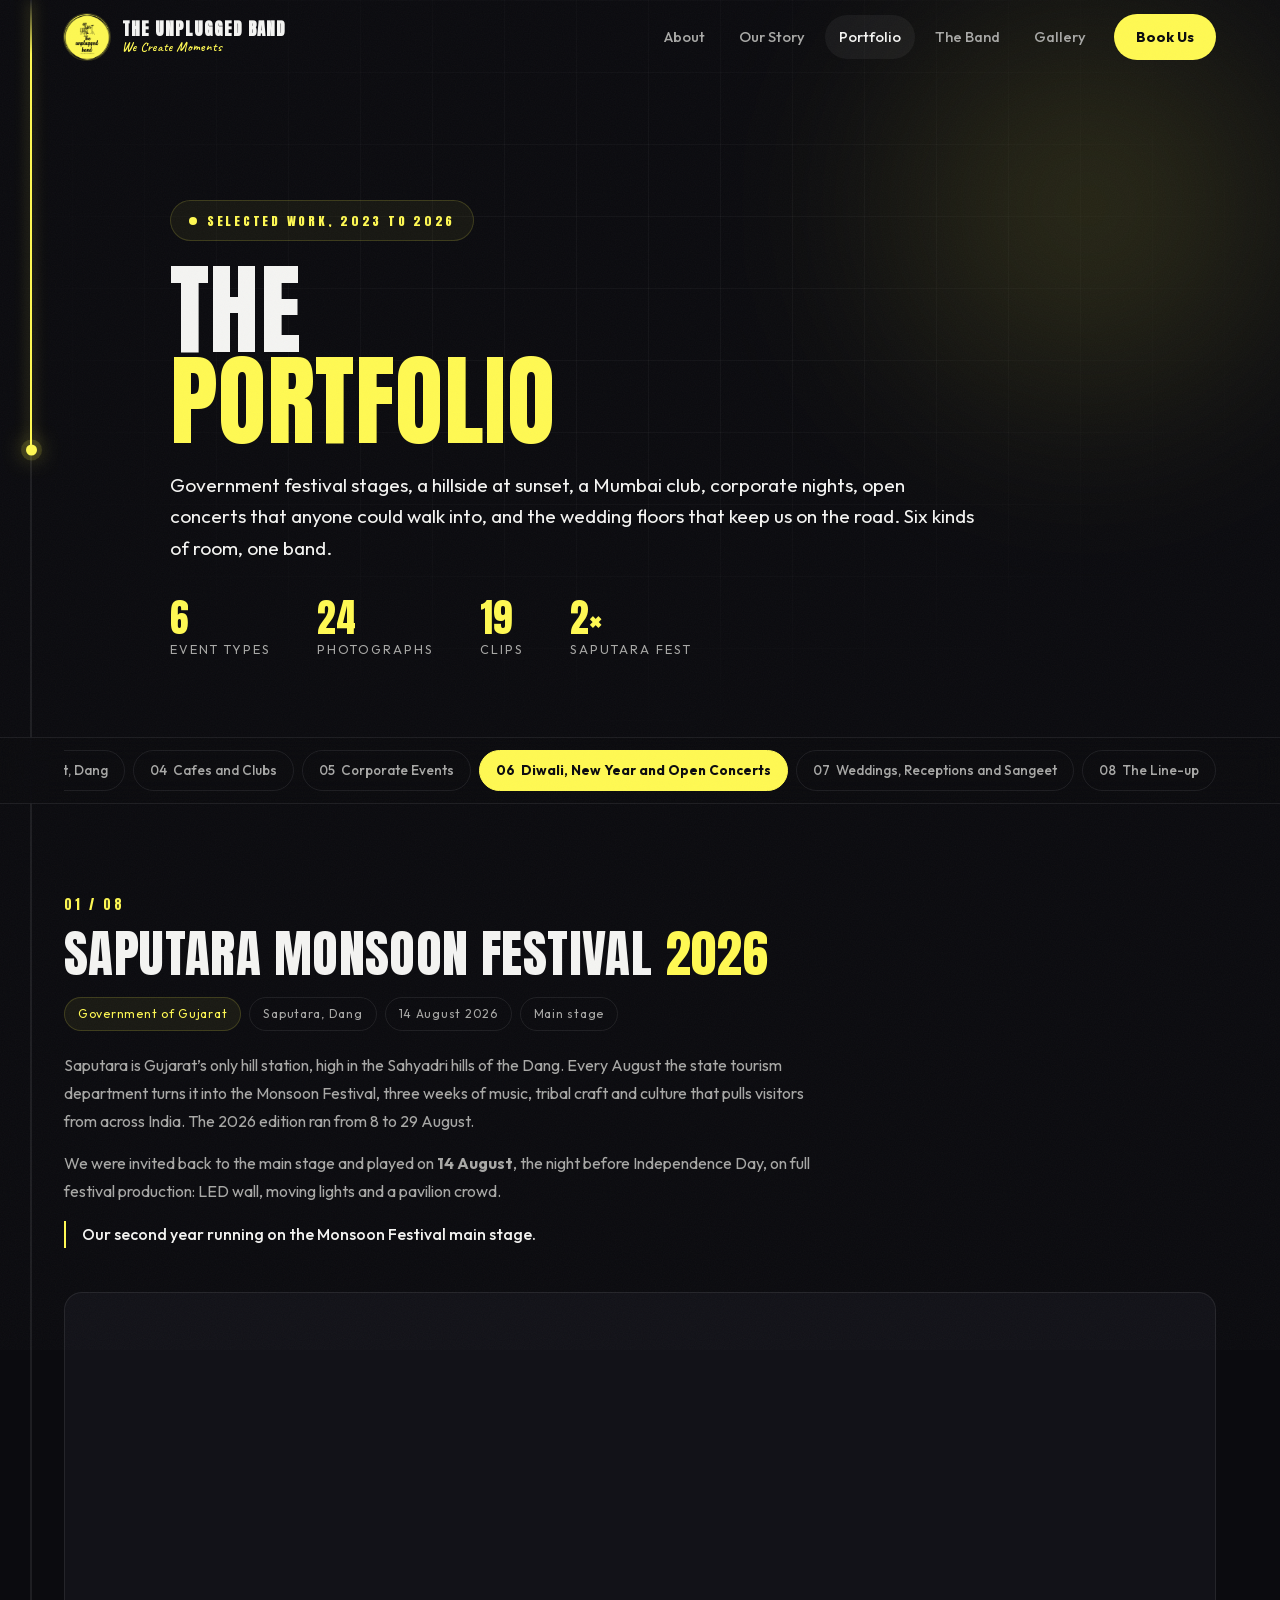
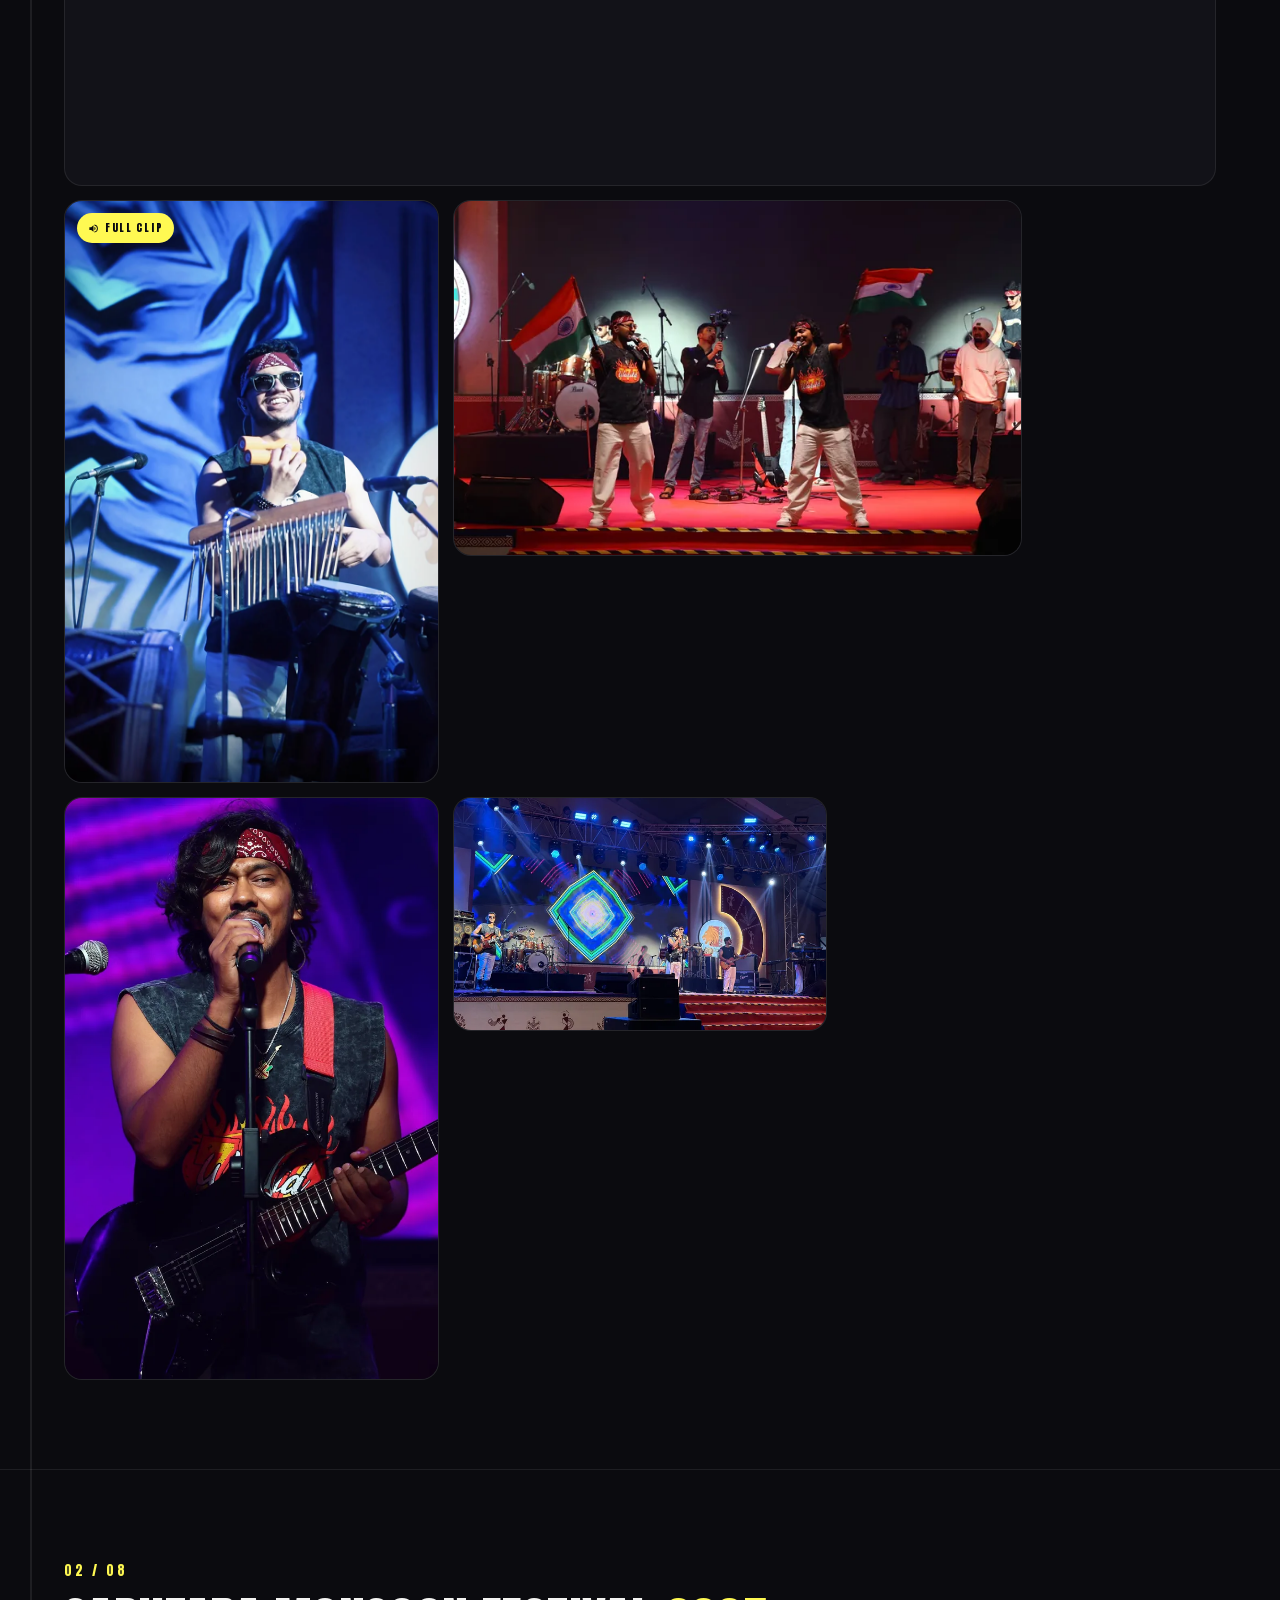
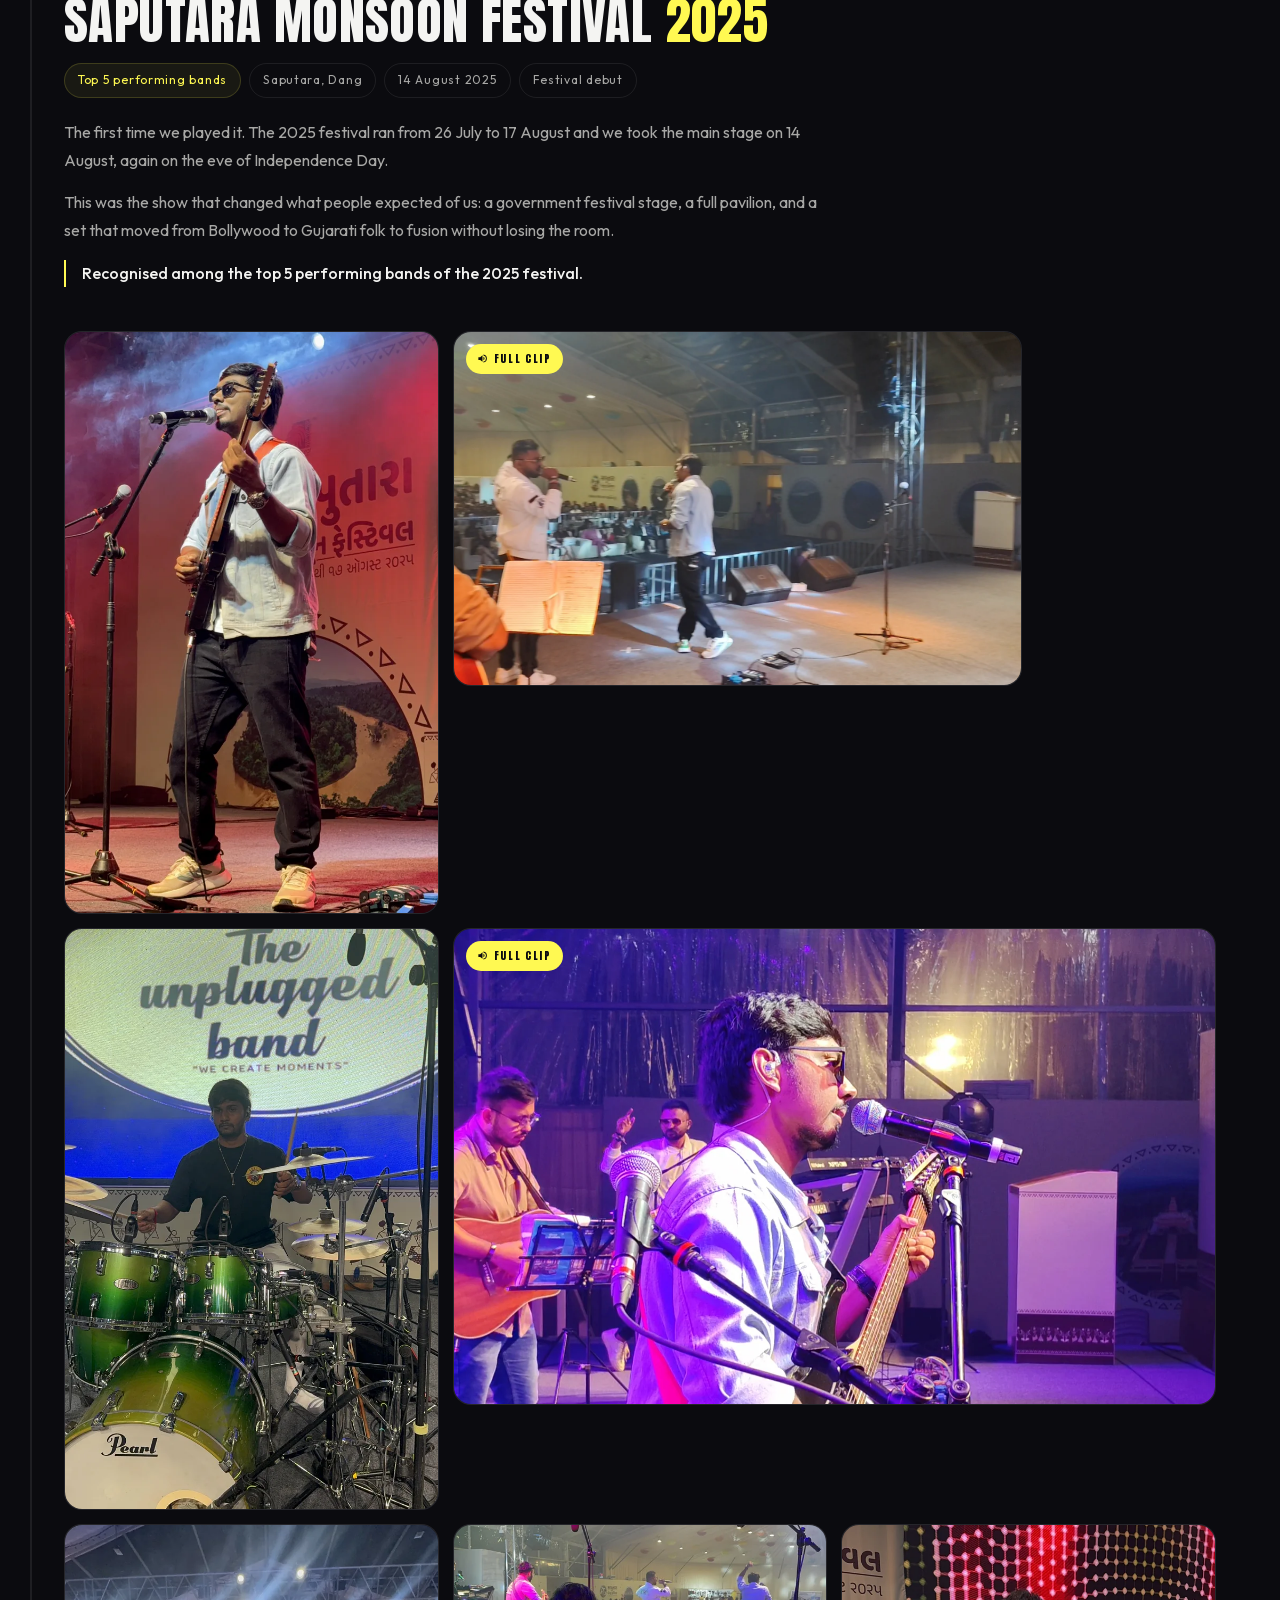
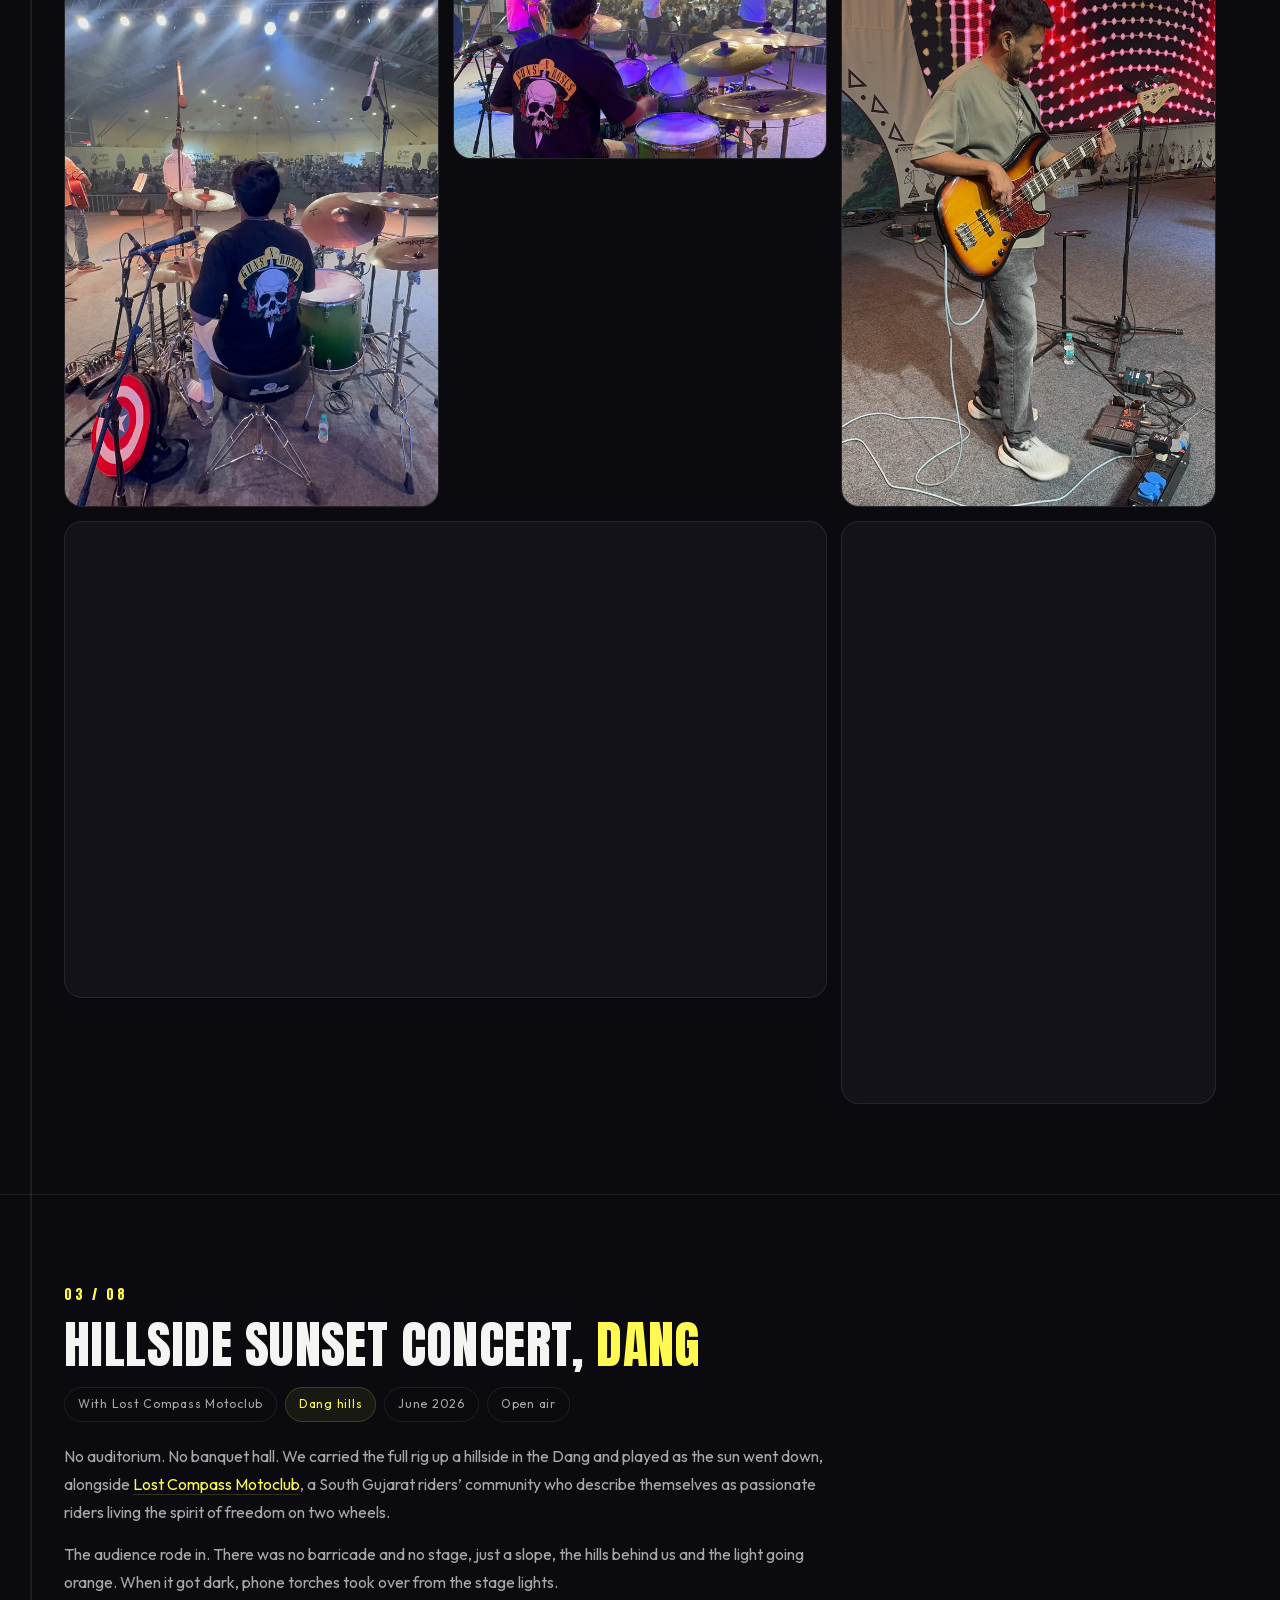
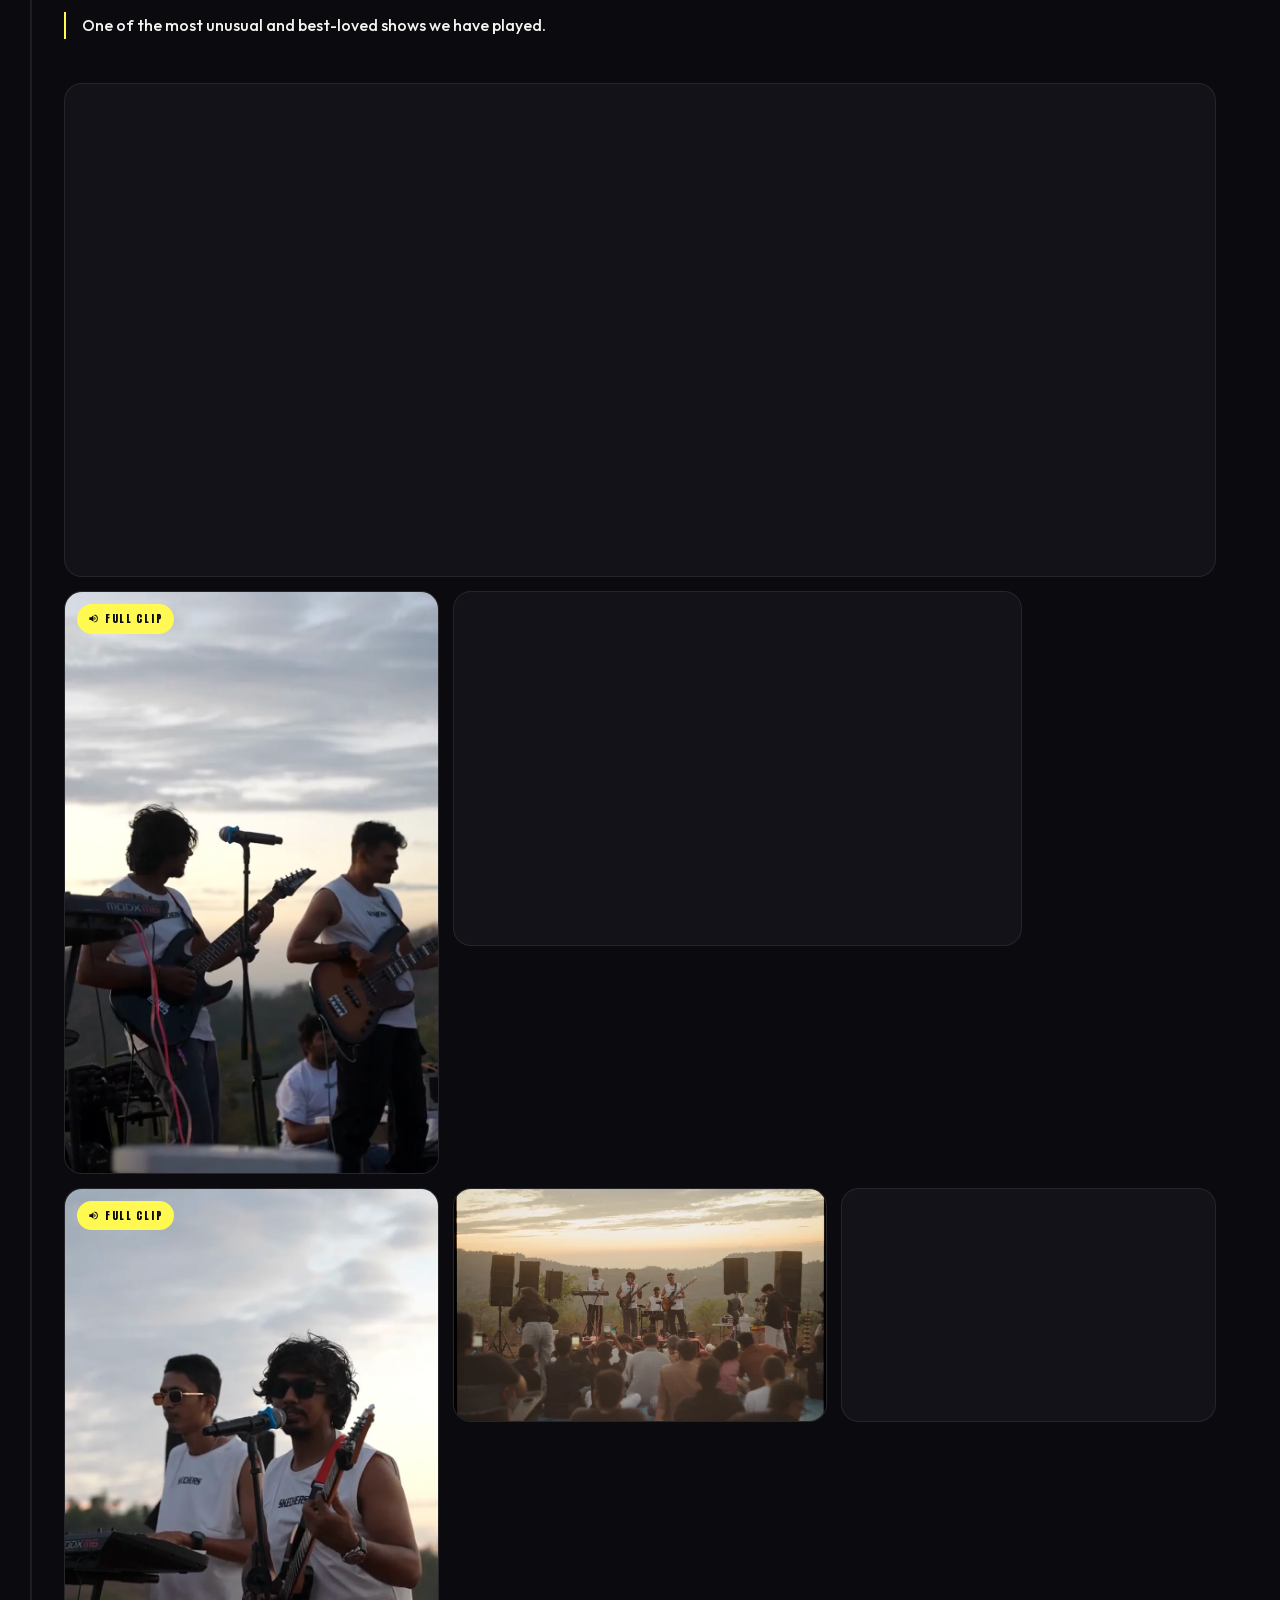
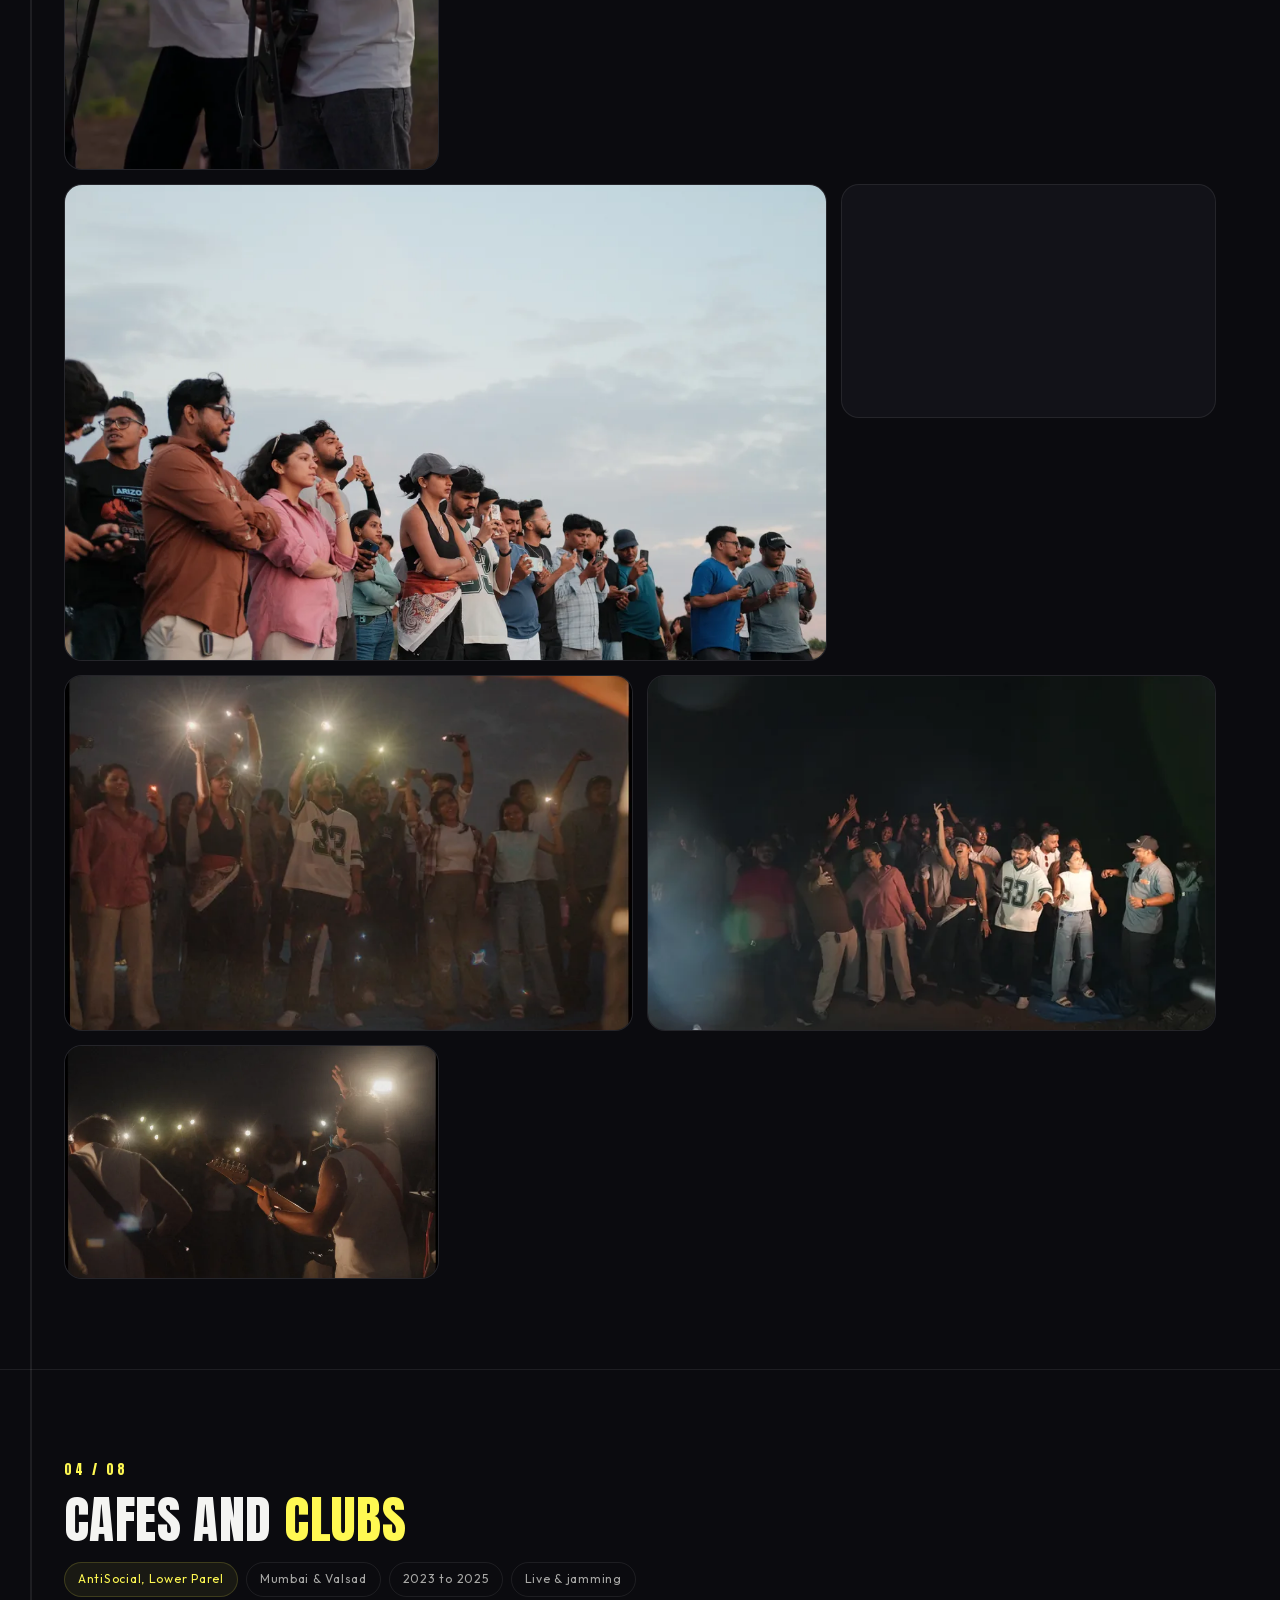
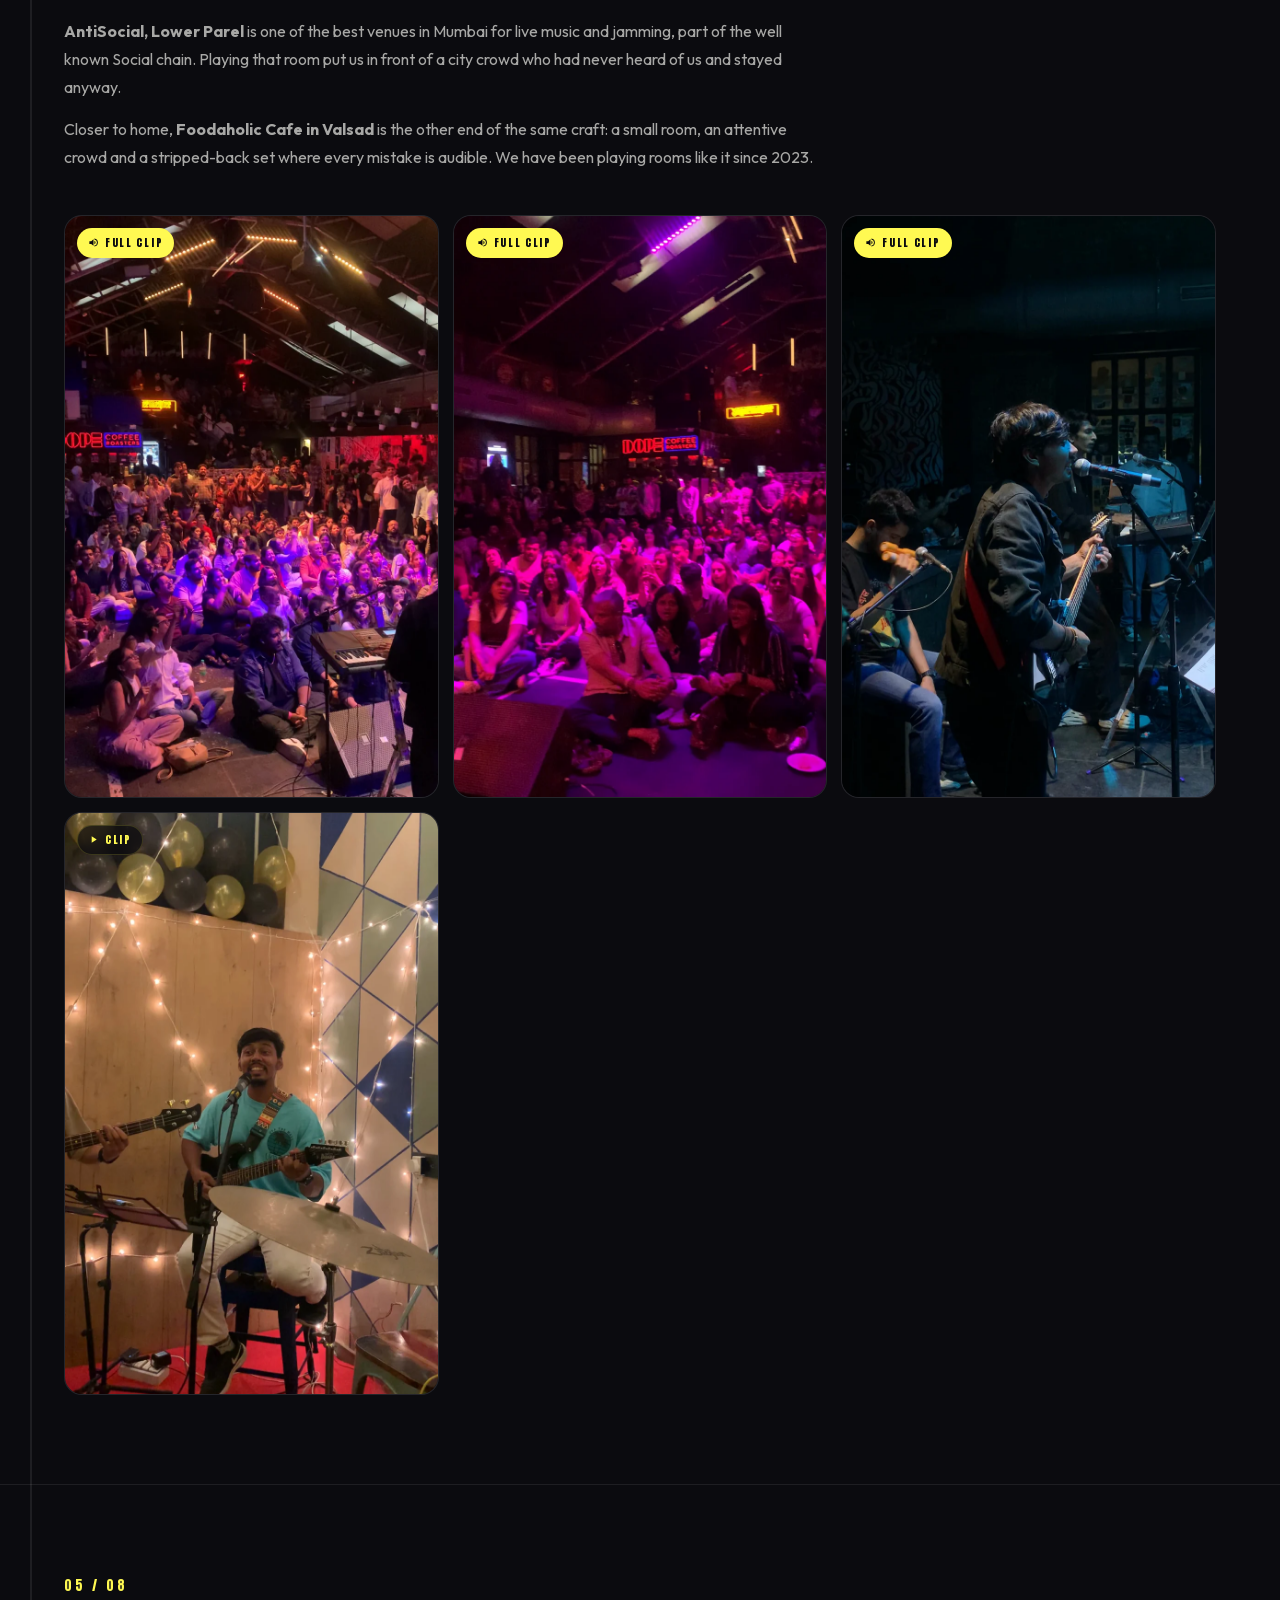
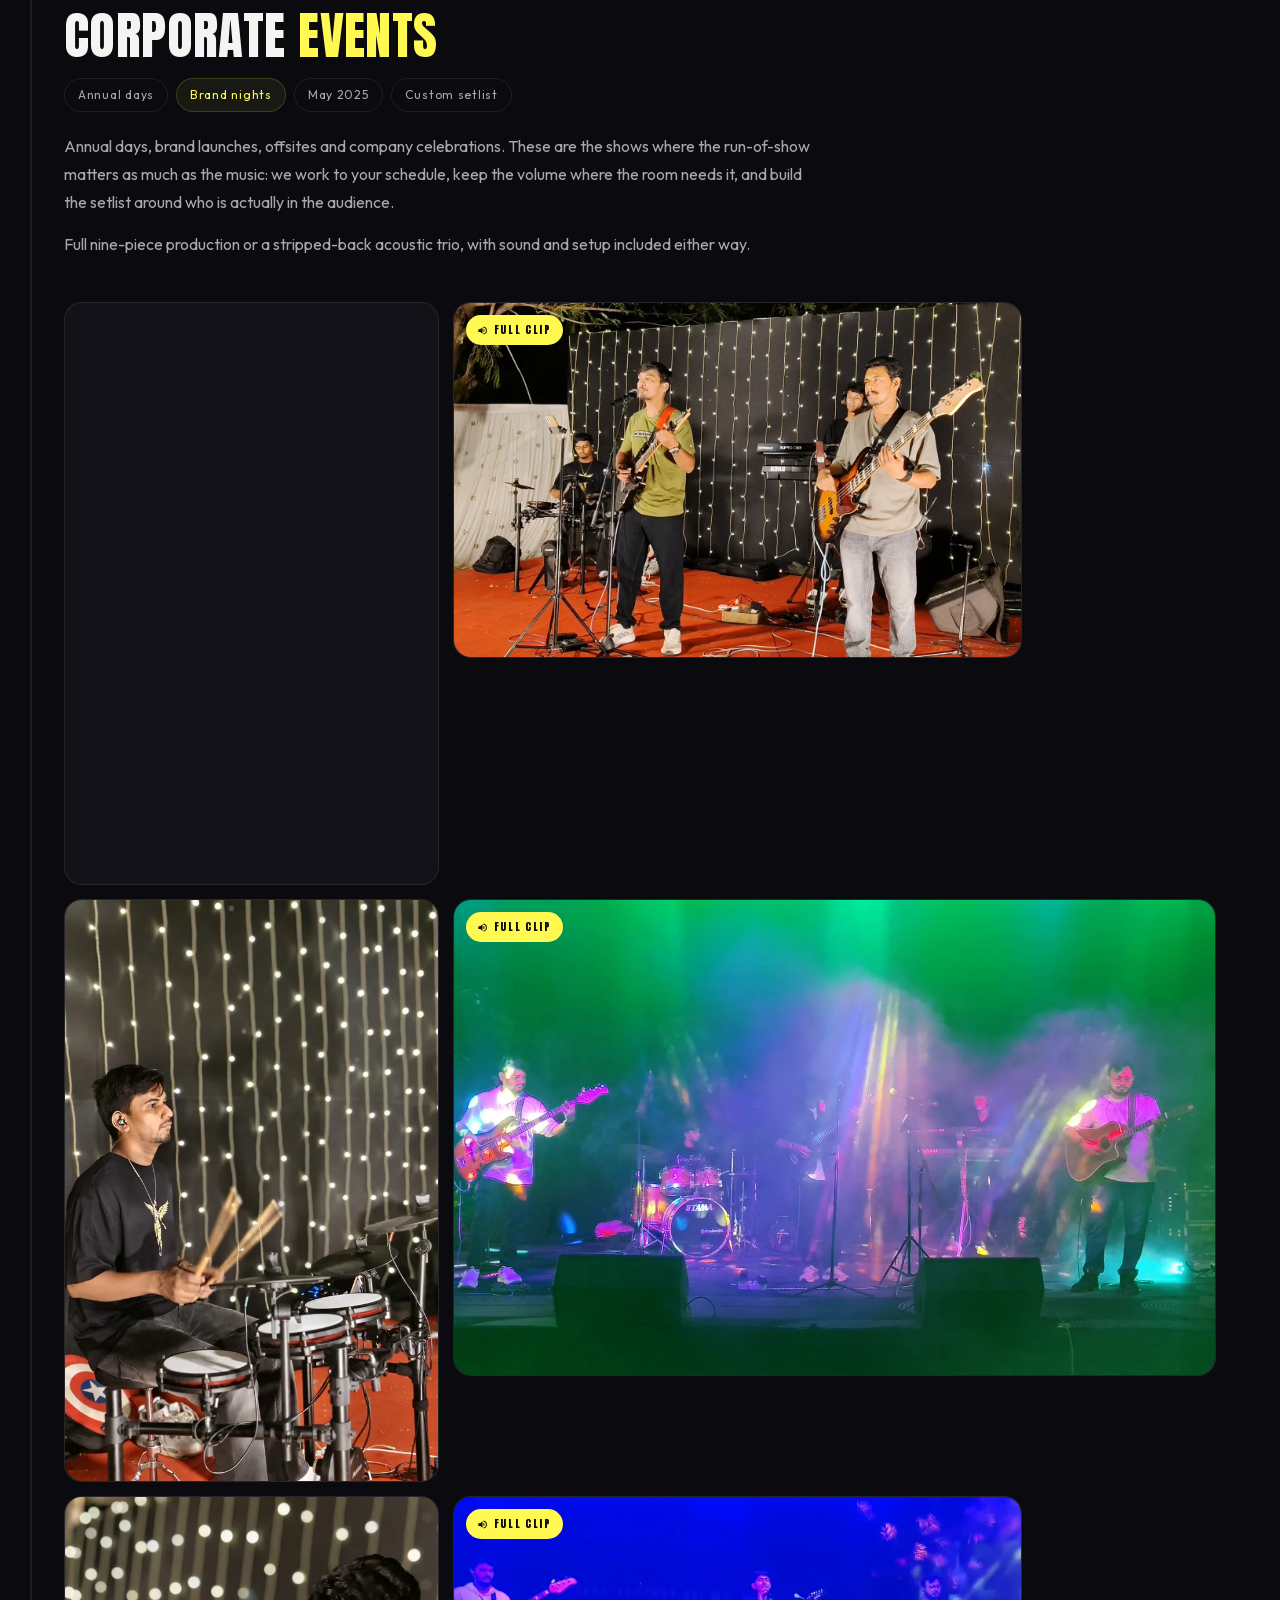
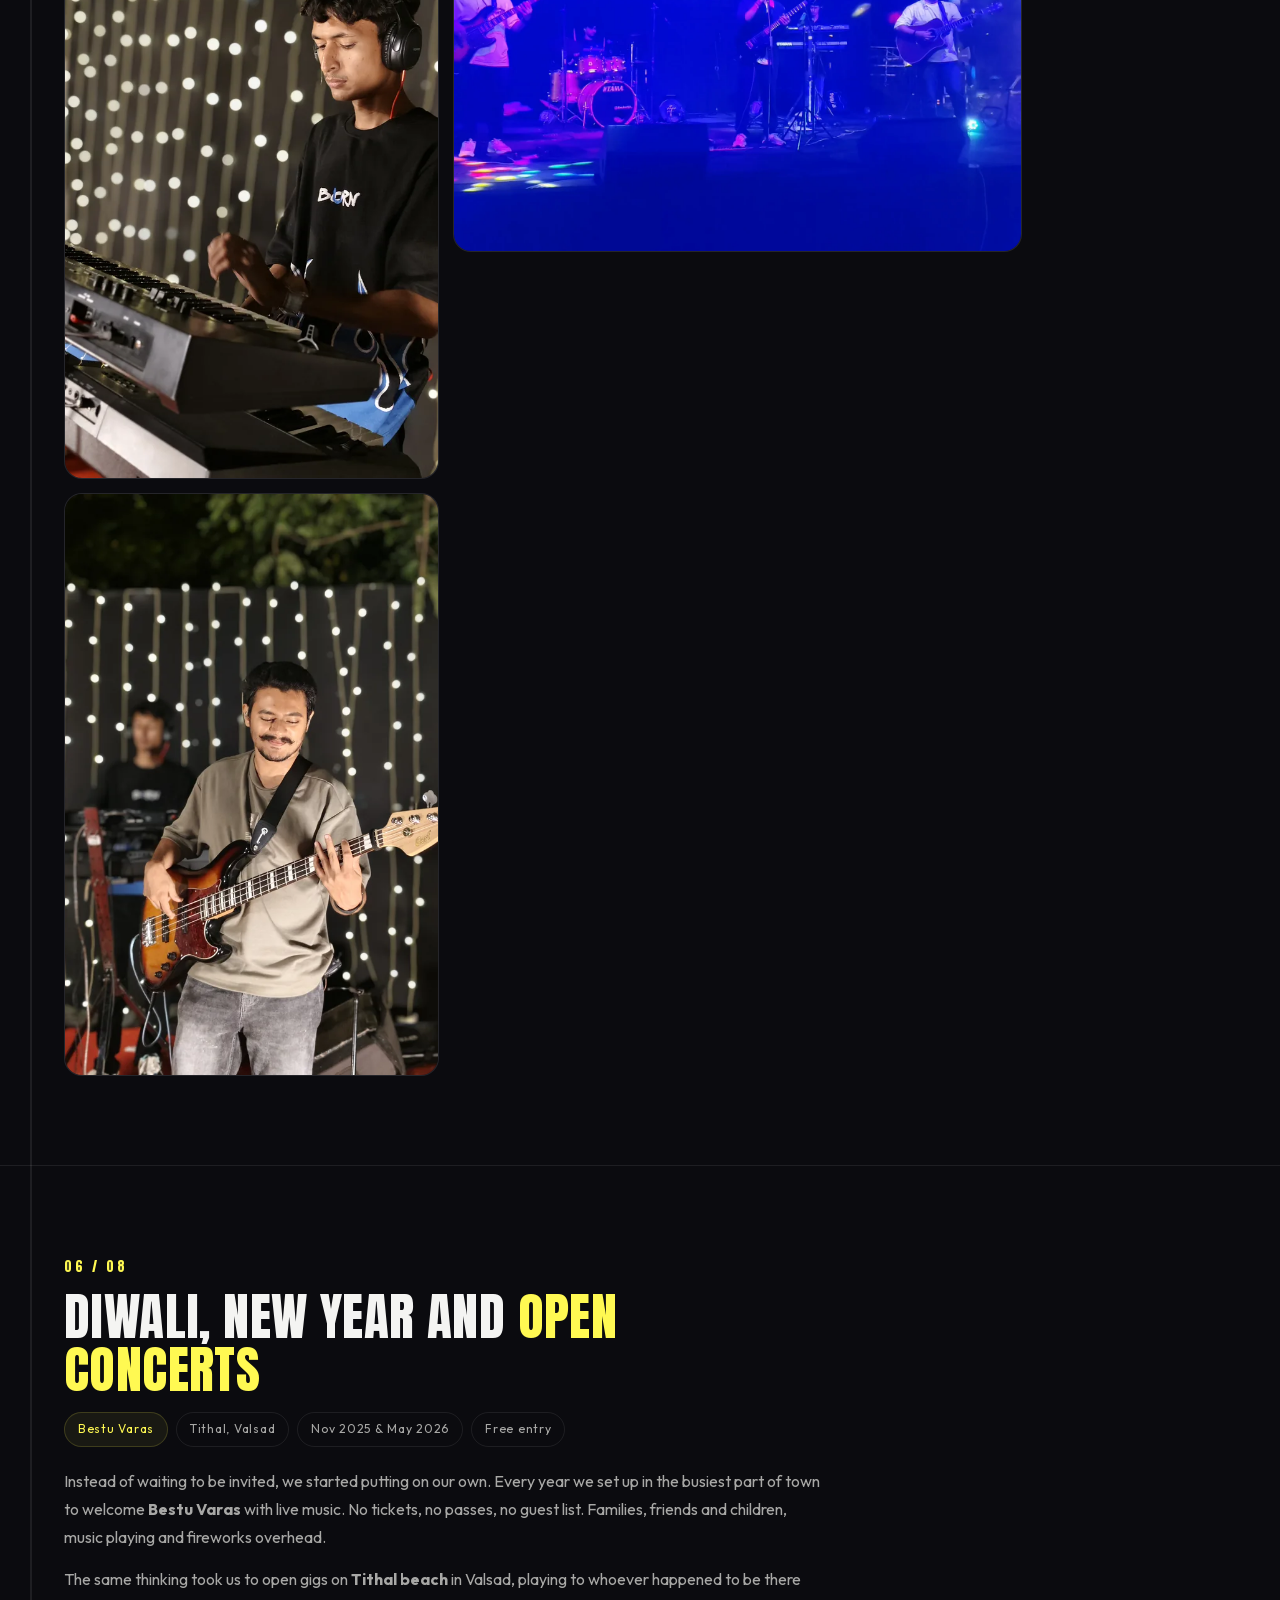
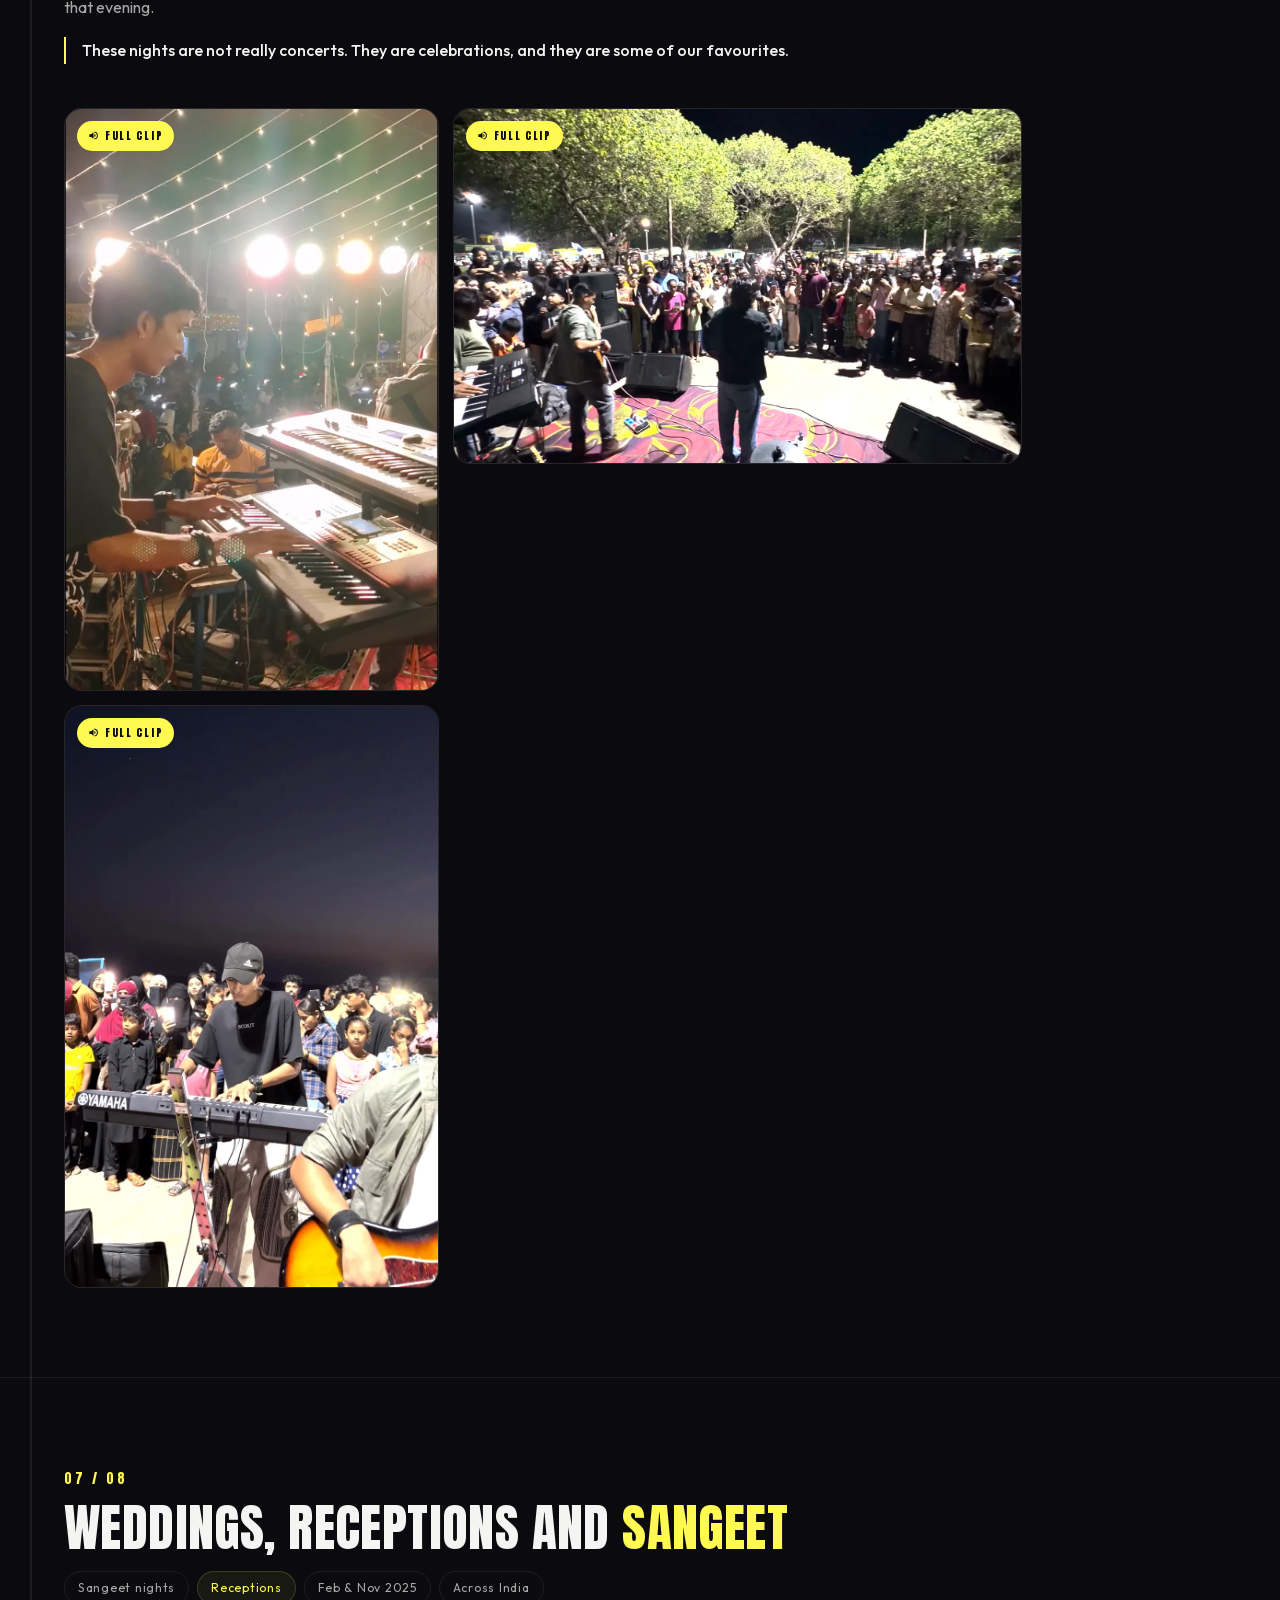
==== commit 6207a9b5: "Credit the site to Jay Kadam with a link to kadamlabs.com Footer credit reads Site by Jay Kadam and " ====
--- a/portfolio.html
+++ b/portfolio.html
@@ -9,6 +9,7 @@
 <meta name="geo.region" content="IN-GJ" />
 <meta name="geo.placename" content="Valsad, Gujarat" />
 <meta name="author" content="Jay Kadam" />
+<link rel="author" href="https://kadamlabs.com" />
 <meta name="theme-color" content="#0b0b0f" />
 
 <link rel="icon" href="/favicon.ico" sizes="any" />
@@ -29,8 +30,8 @@
 
 <link rel="preload" href="/assets/fonts/anton-400-latin.woff2" as="font" type="font/woff2" crossorigin />
 <link rel="preload" href="/assets/fonts/outfit-400-latin.woff2" as="font" type="font/woff2" crossorigin />
-<link rel="stylesheet" href="/css/style.css?v=20260926" />
-<link rel="stylesheet" href="/css/portfolio.css?v=20260926" />
+<link rel="stylesheet" href="/css/style.css?v=20260926b" />
+<link rel="stylesheet" href="/css/portfolio.css?v=20260926b" />
 
 <script type="application/ld+json">
 {
@@ -855,11 +856,11 @@
         &copy; <span id="year">2026</span> The Unplugged Band. All rights reserved.
       </p>
       <p class="footer__credit">
-        <span class="footer__credit-label">Developed &amp; managed by</span>
-        <span class="footer__dev">
+        <span class="footer__credit-label">Site by</span>
+        <a class="footer__dev" href="https://kadamlabs.com" target="_blank" rel="noopener author" aria-label="Jay Kadam, Kadam Labs">
           <span class="footer__dev-mark" aria-hidden="true">JK</span>
           <strong>Jay Kadam</strong>
-        </span>
+        </a>
       </p>
     </div>
   </div>
@@ -869,7 +870,7 @@
   <svg viewBox="0 0 24 24" width="20" height="20" aria-hidden="true"><path d="M12 19V5M6 11l6-6 6 6" fill="none" stroke="currentColor" stroke-width="2" stroke-linecap="round" stroke-linejoin="round"/></svg>
 </button>
 
-<script src="/js/main.js?v=20260926"></script>
-<script src="/js/portfolio.js?v=20260926"></script>
+<script src="/js/main.js?v=20260926b"></script>
+<script src="/js/portfolio.js?v=20260926b"></script>
 </body>
 </html>
--- a/css/style.css
+++ b/css/style.css
@@ -1,6 +1,6 @@
 /* ============================================================
    The Unplugged Band, theunpluggedband.com
-   Developed & managed by Jay Kadam
+   Site by Jay Kadam, kadamlabs.com
    ============================================================ */
 
 /* Self-hosted fonts: no third-party connection on the critical path */
@@ -909,6 +909,9 @@
   padding: 6px 14px 6px 6px; border-radius: 999px;
   background: rgba(255, 249, 82, 0.07); border: 1px solid var(--line);
 }
+.footer__dev { color: var(--text); transition: border-color 0.25s, background 0.25s, transform 0.3s var(--ease); }
+.footer__dev:hover { border-color: var(--yellow); background: var(--yellow-soft); transform: translateY(-2px); }
+.footer__dev:hover strong { color: var(--yellow); }
 .footer__dev-mark {
   width: 28px; height: 28px; border-radius: 50%;
   display: grid; place-items: center;
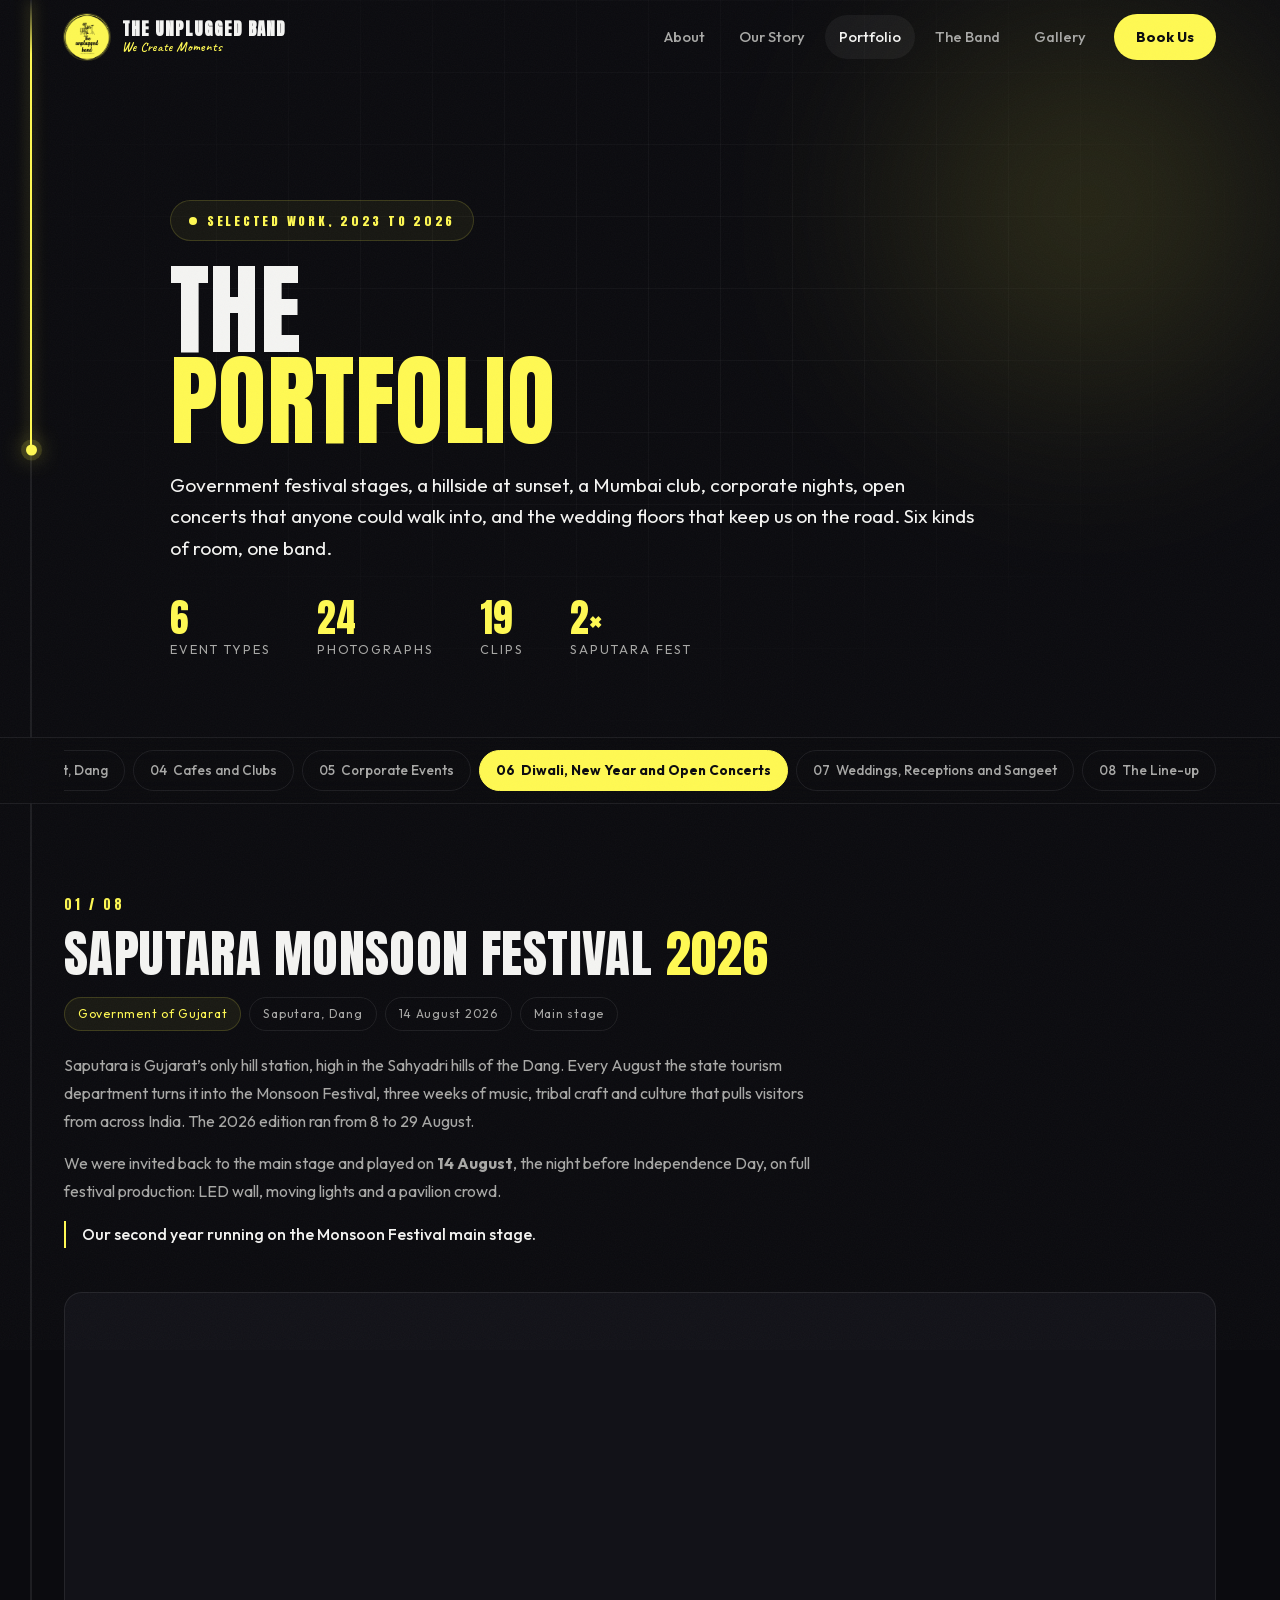
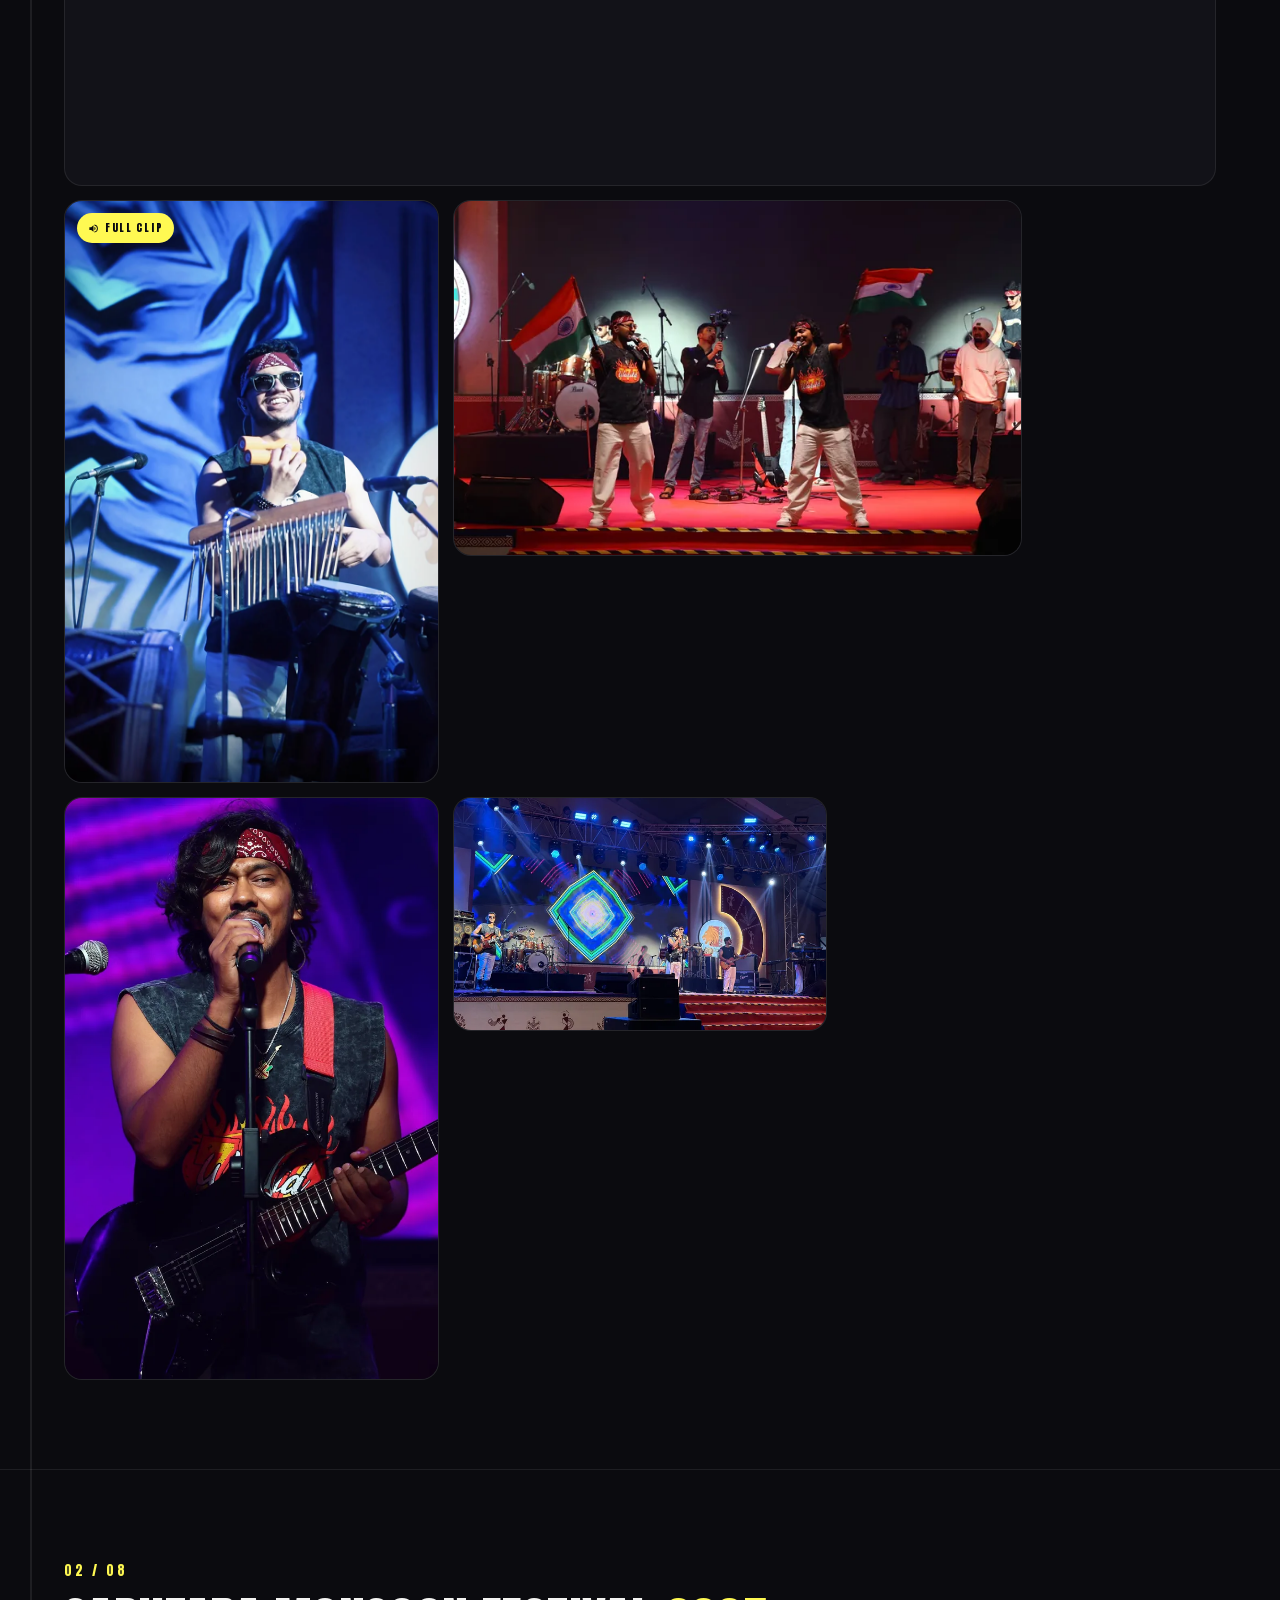
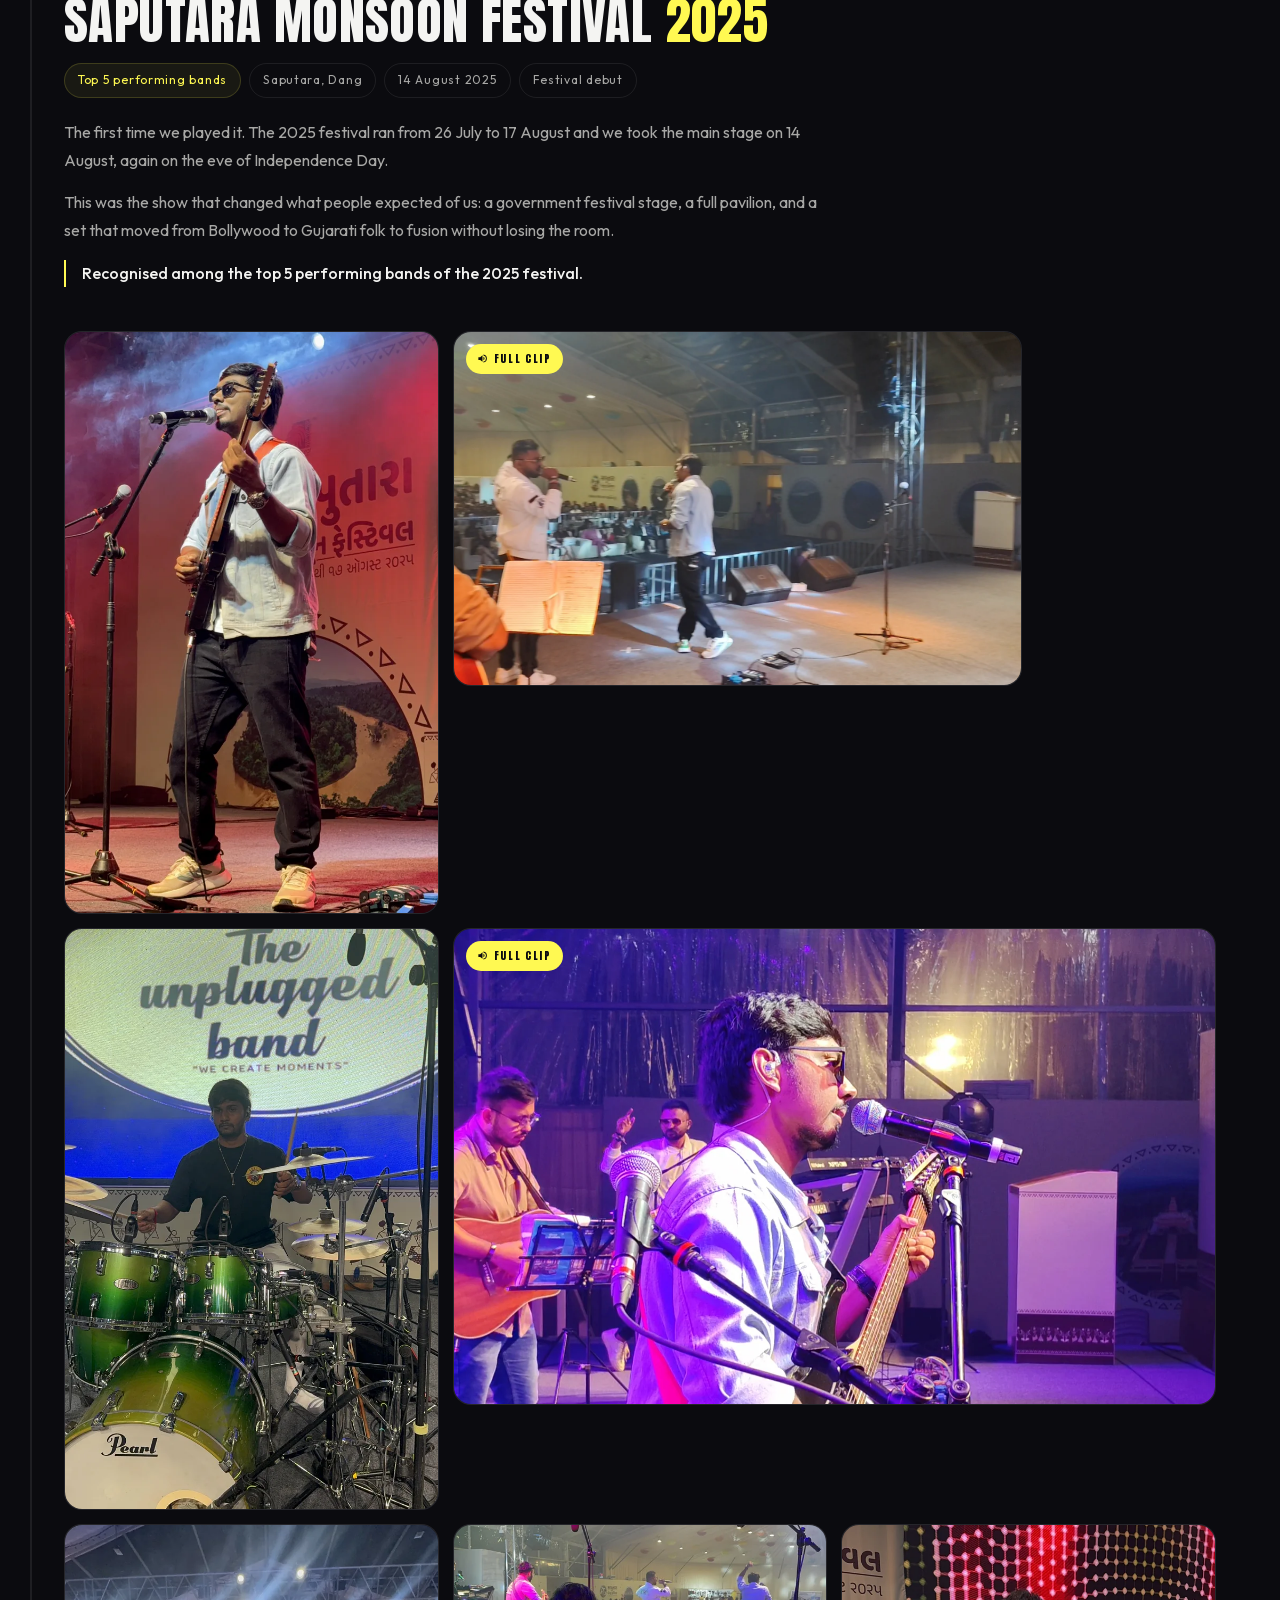
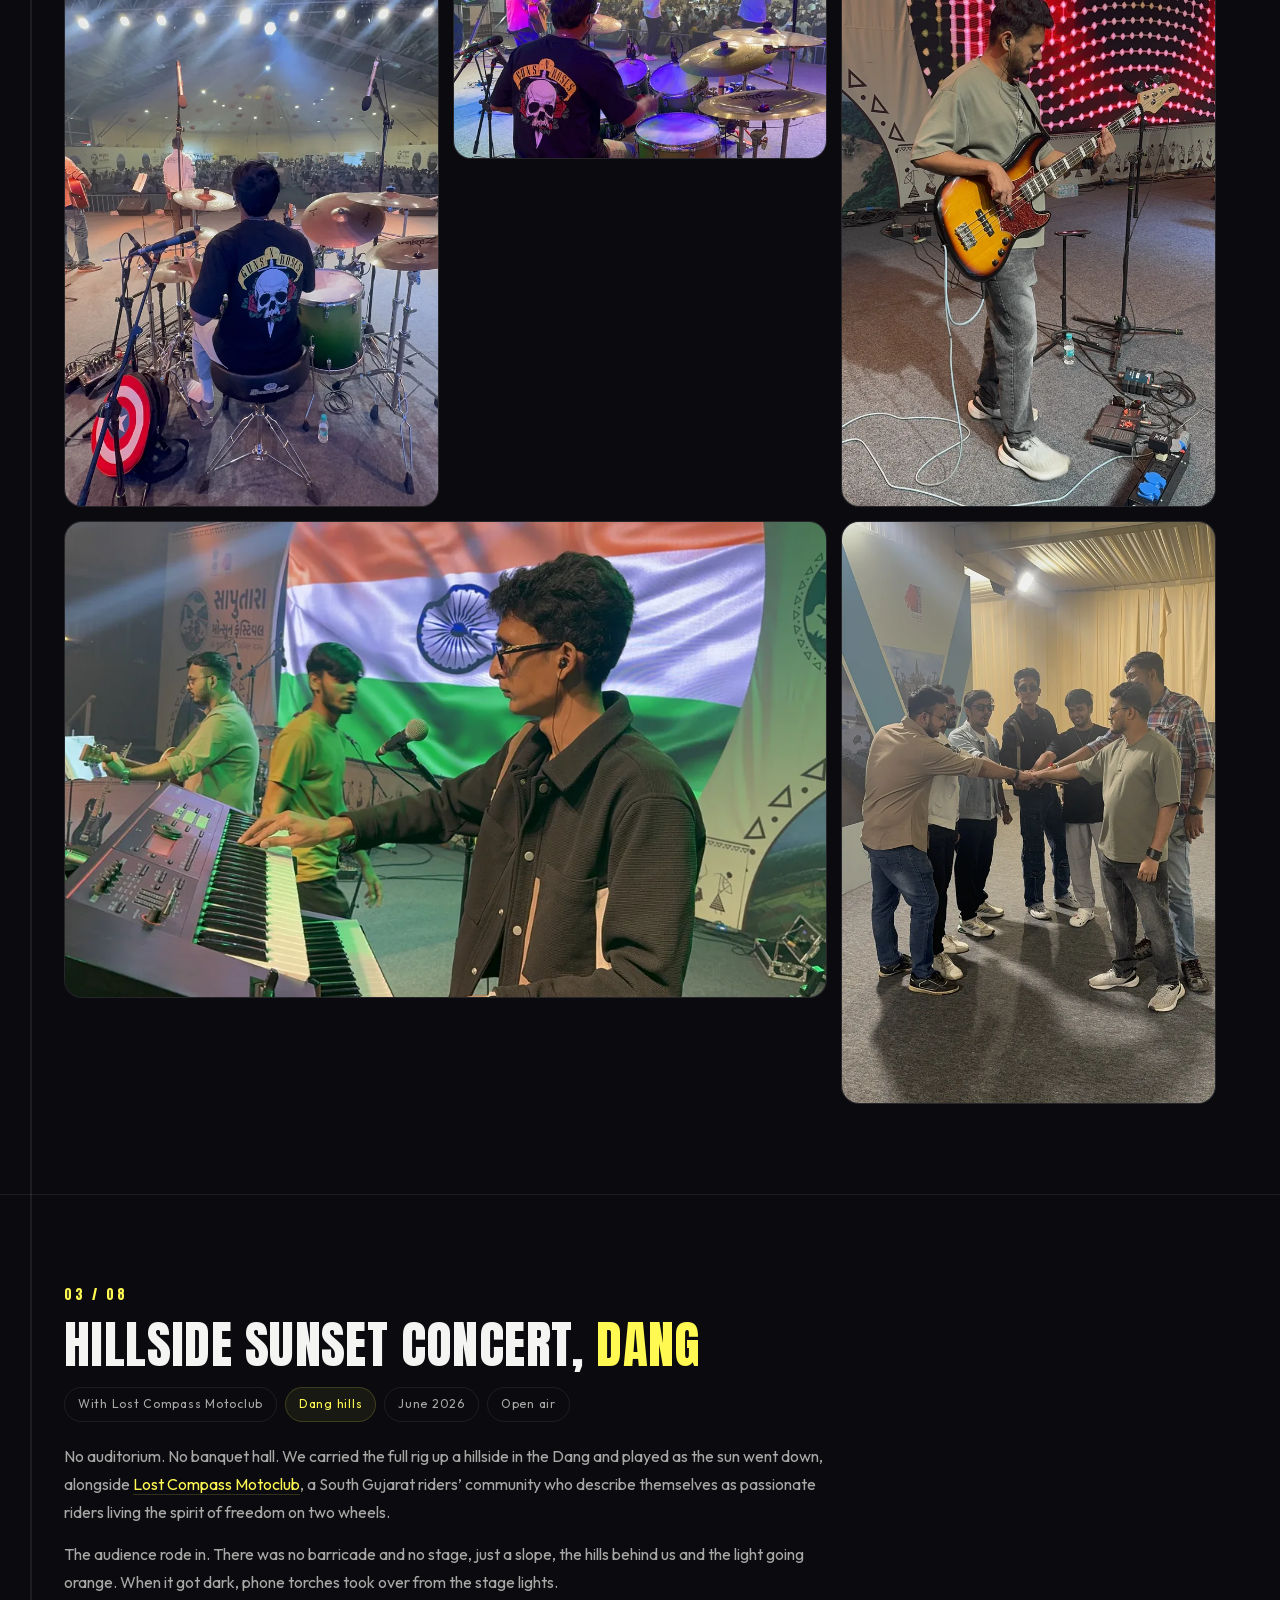
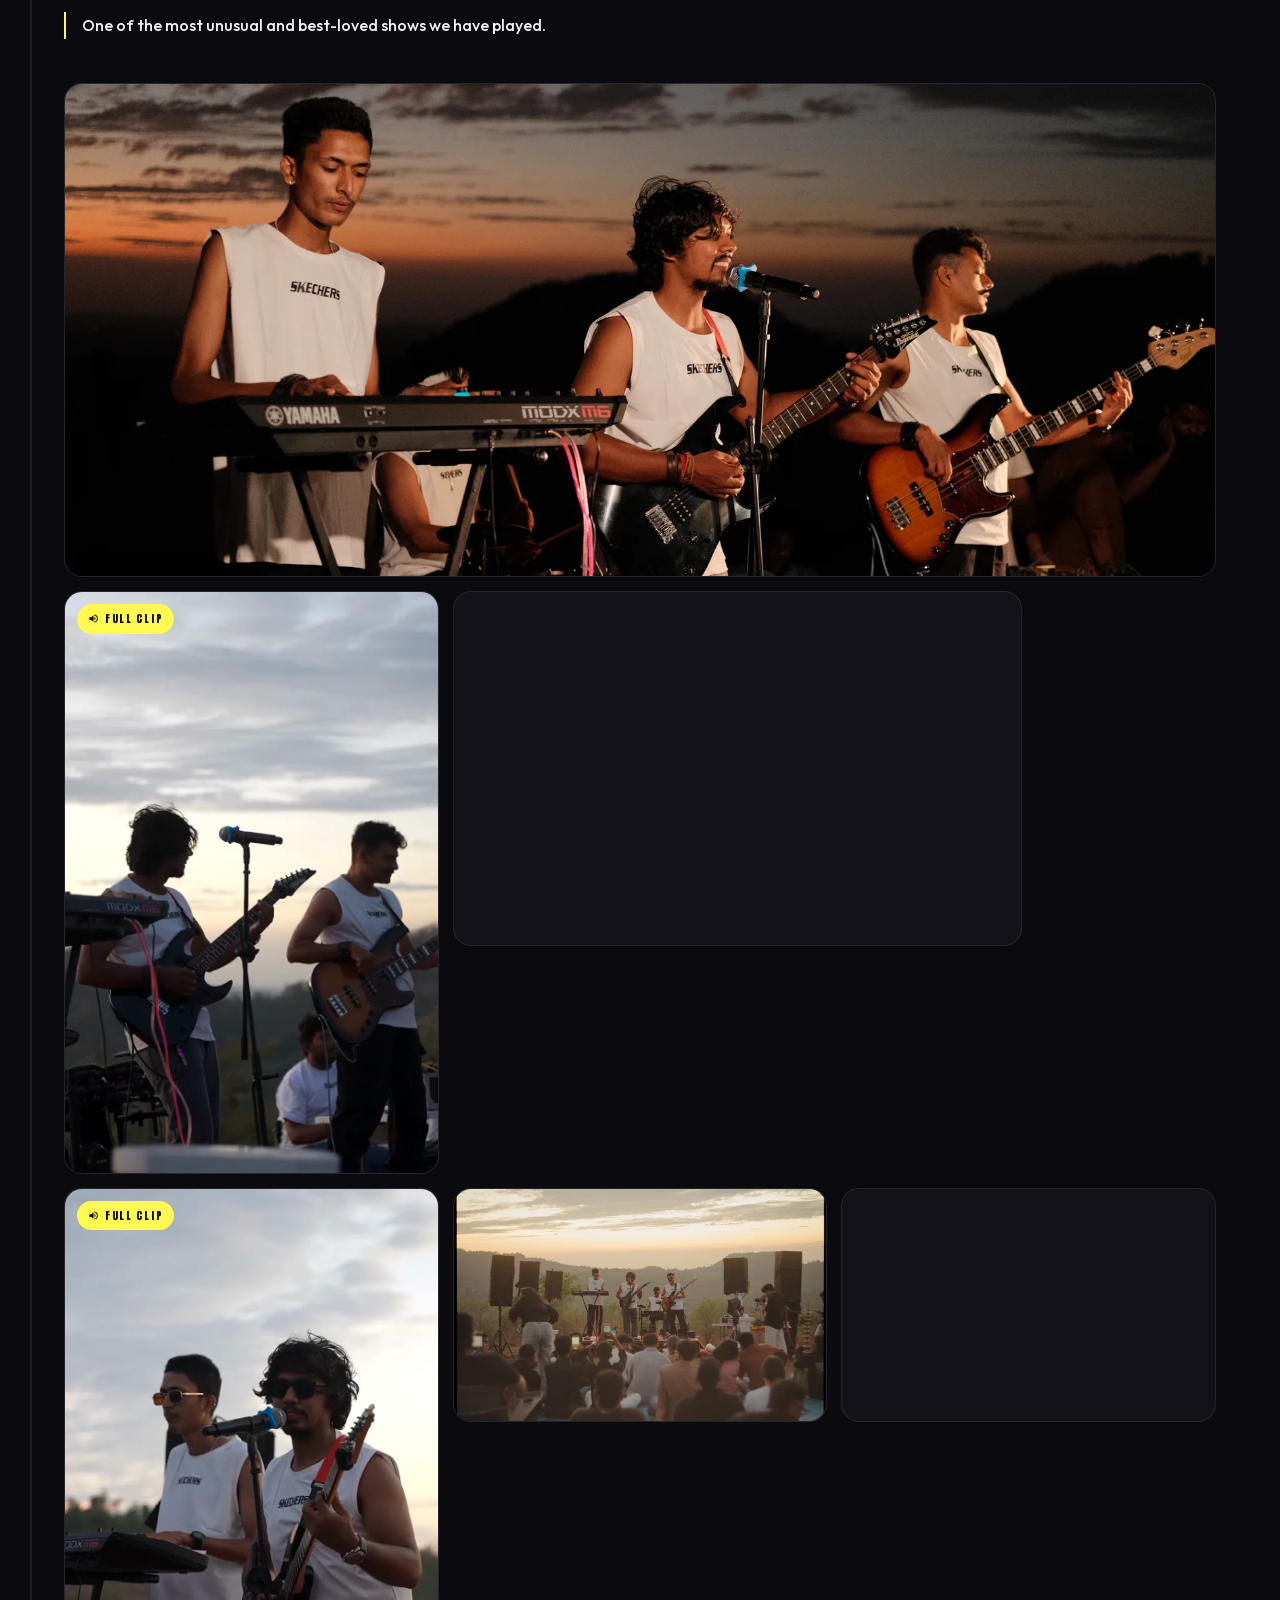
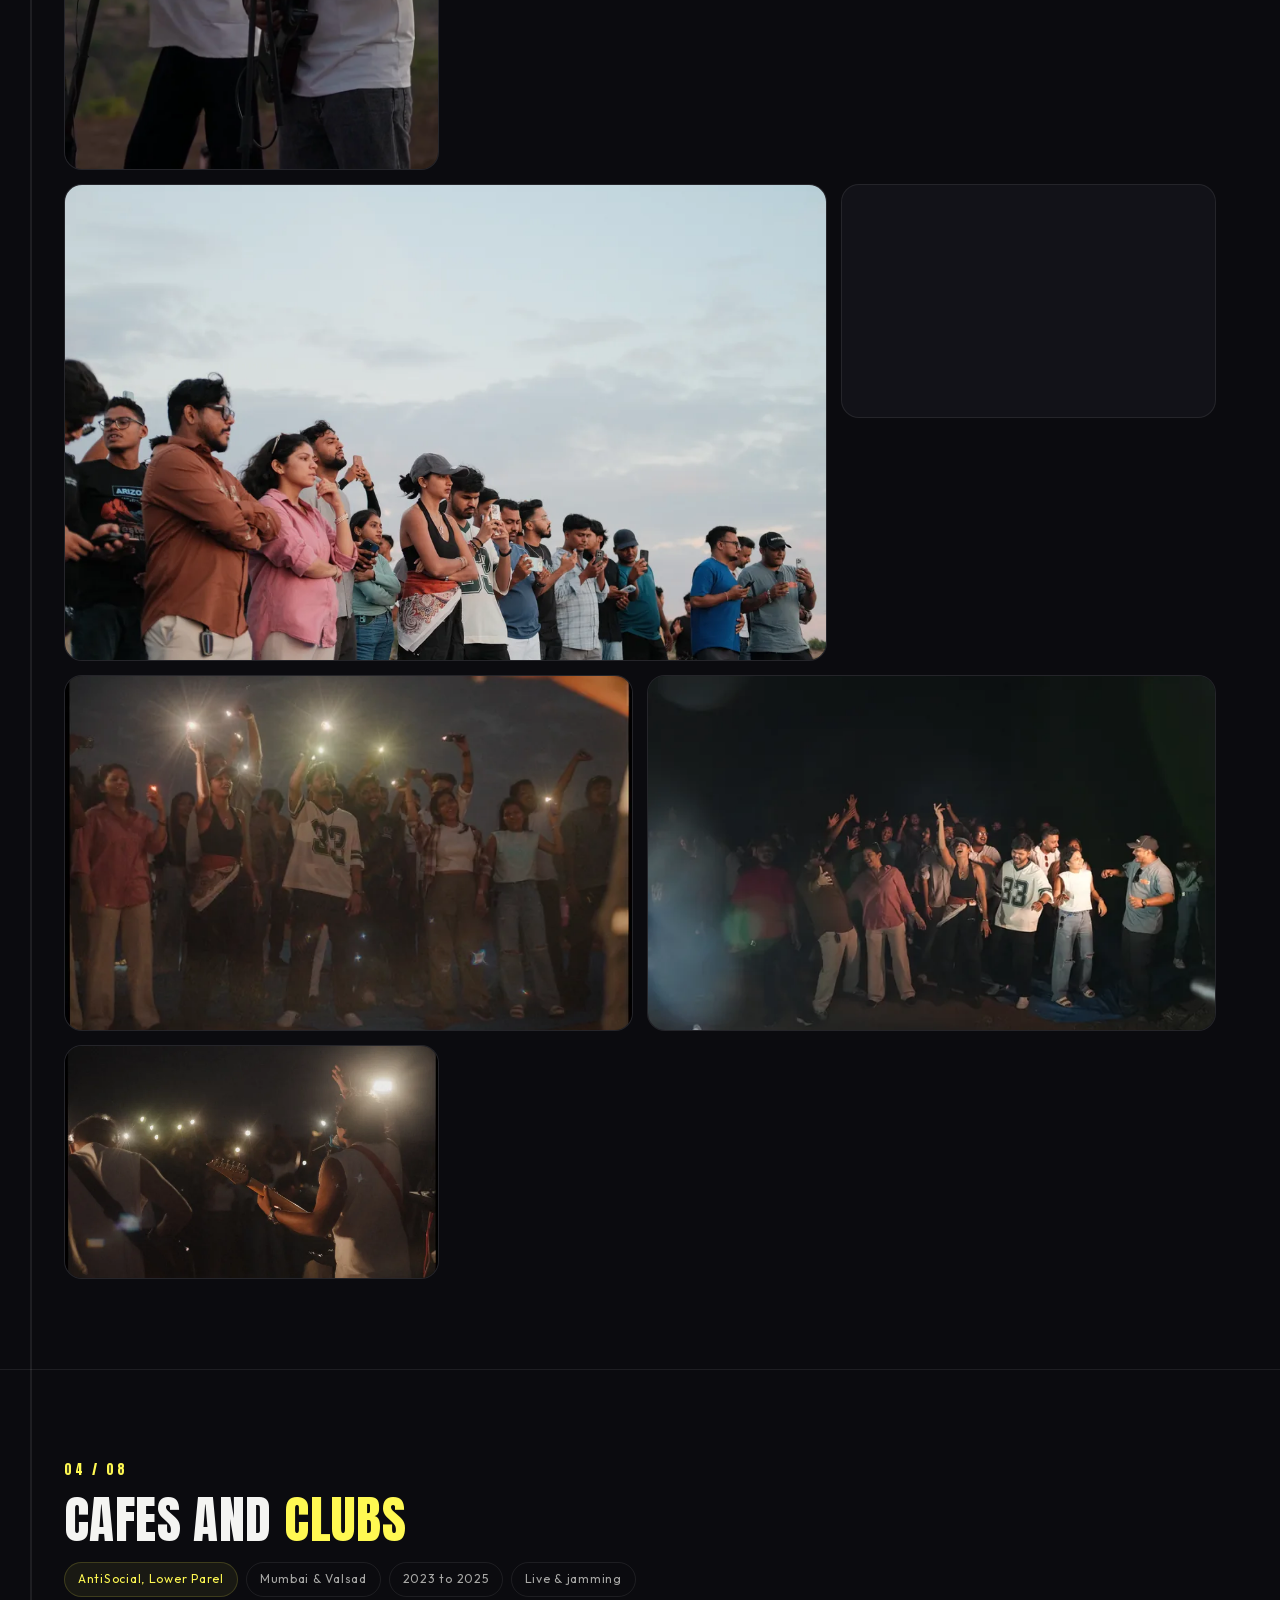
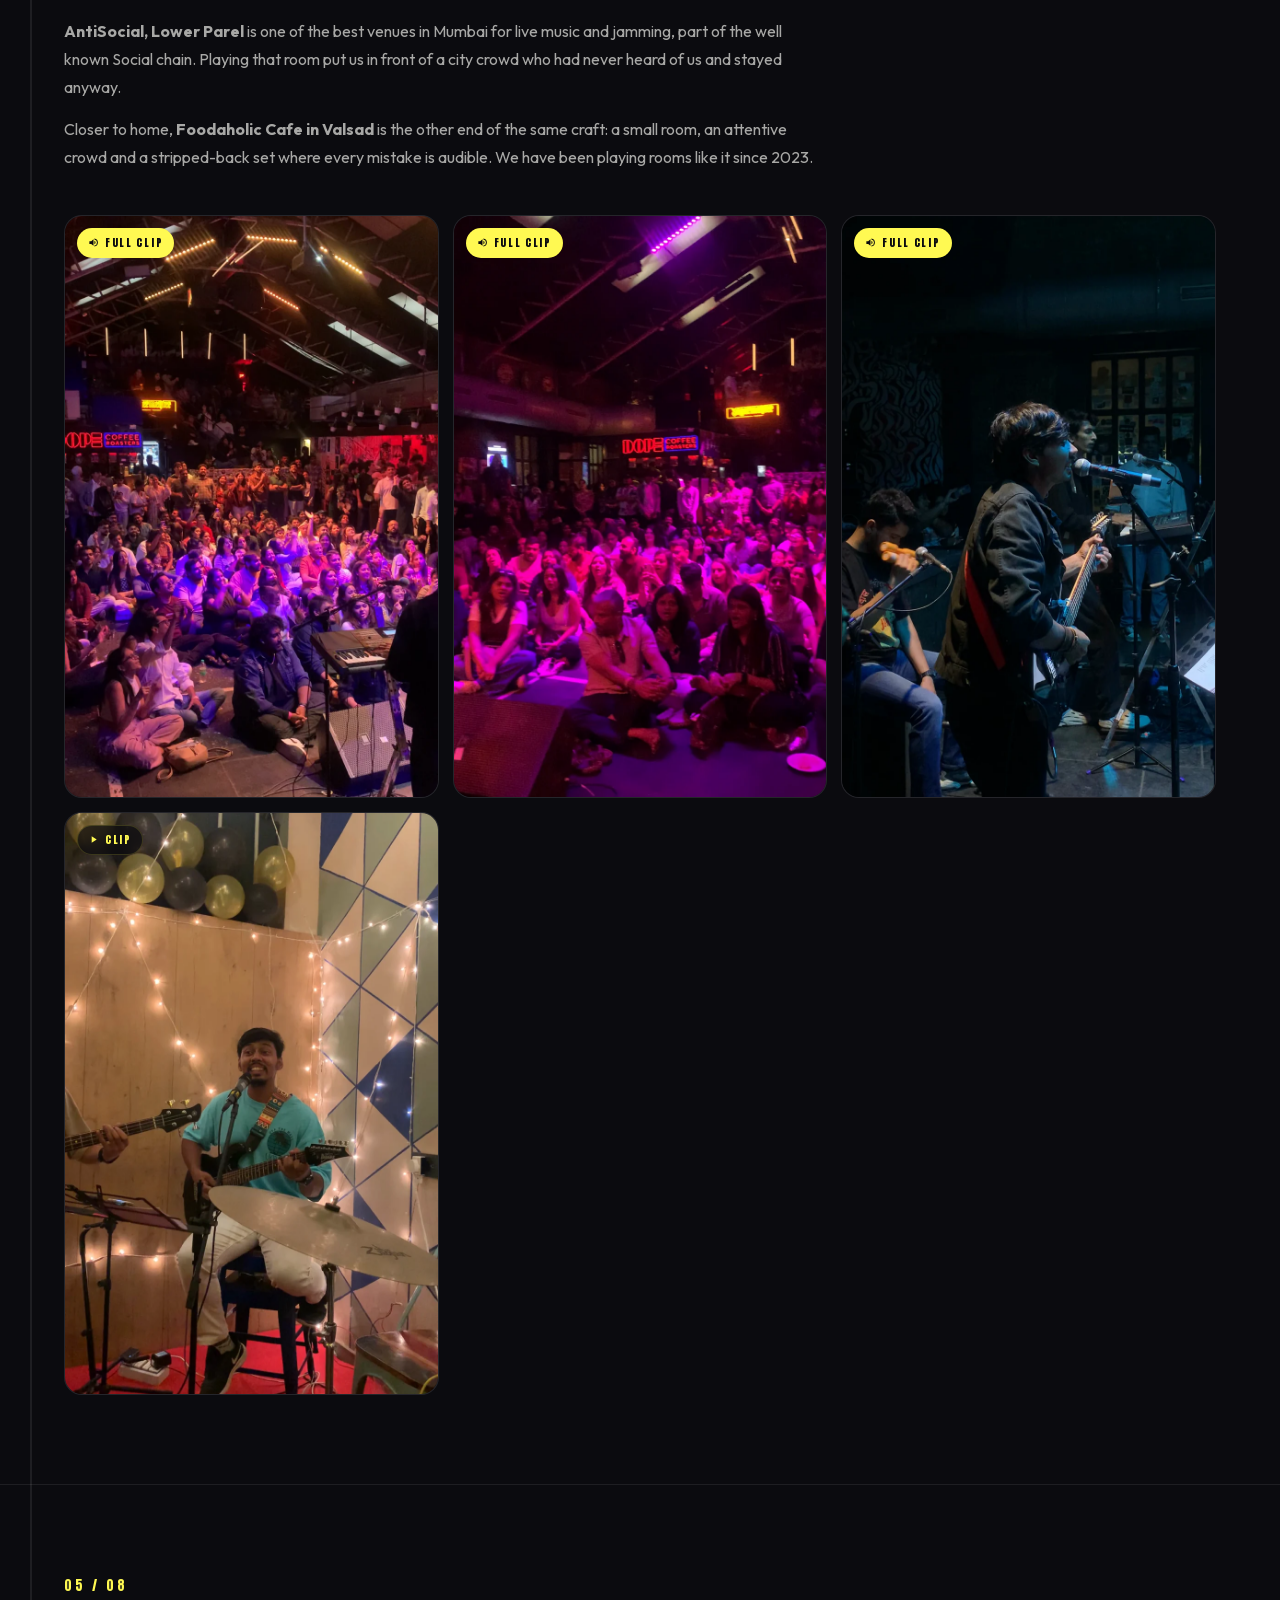
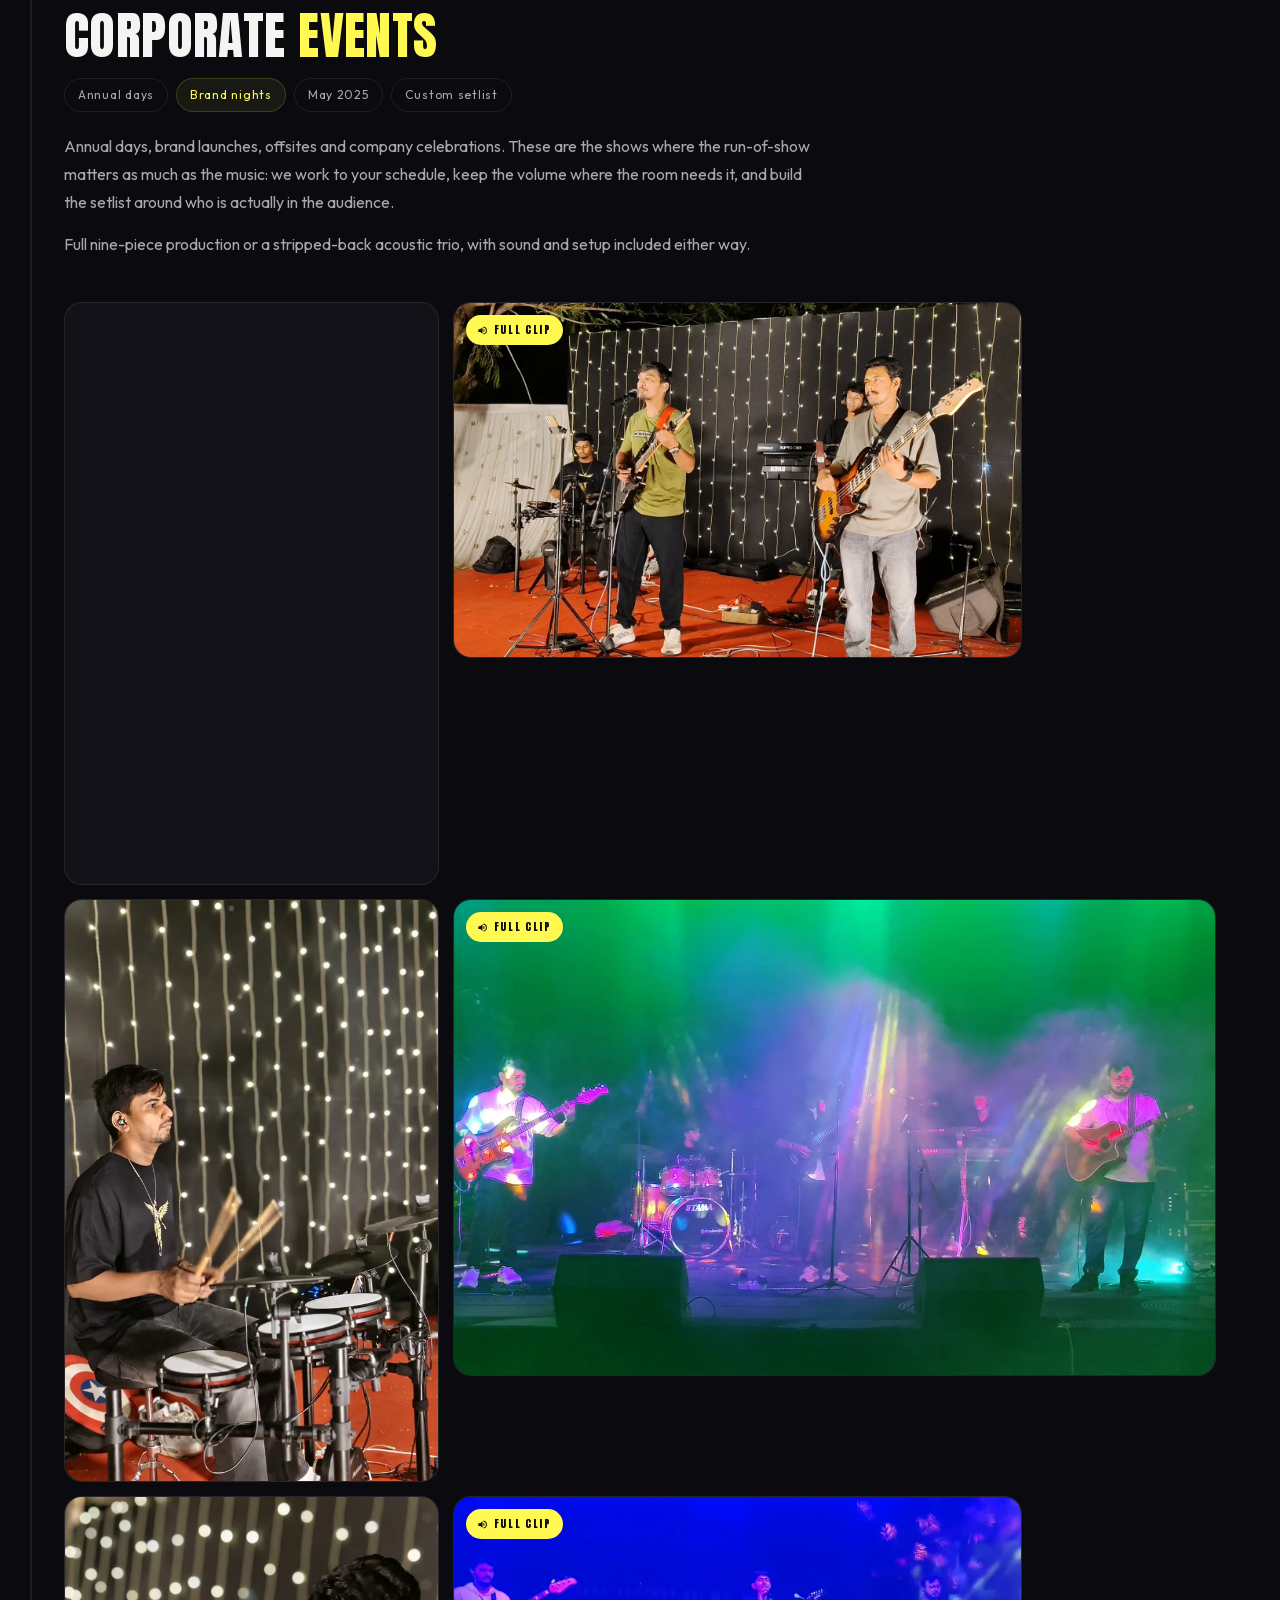
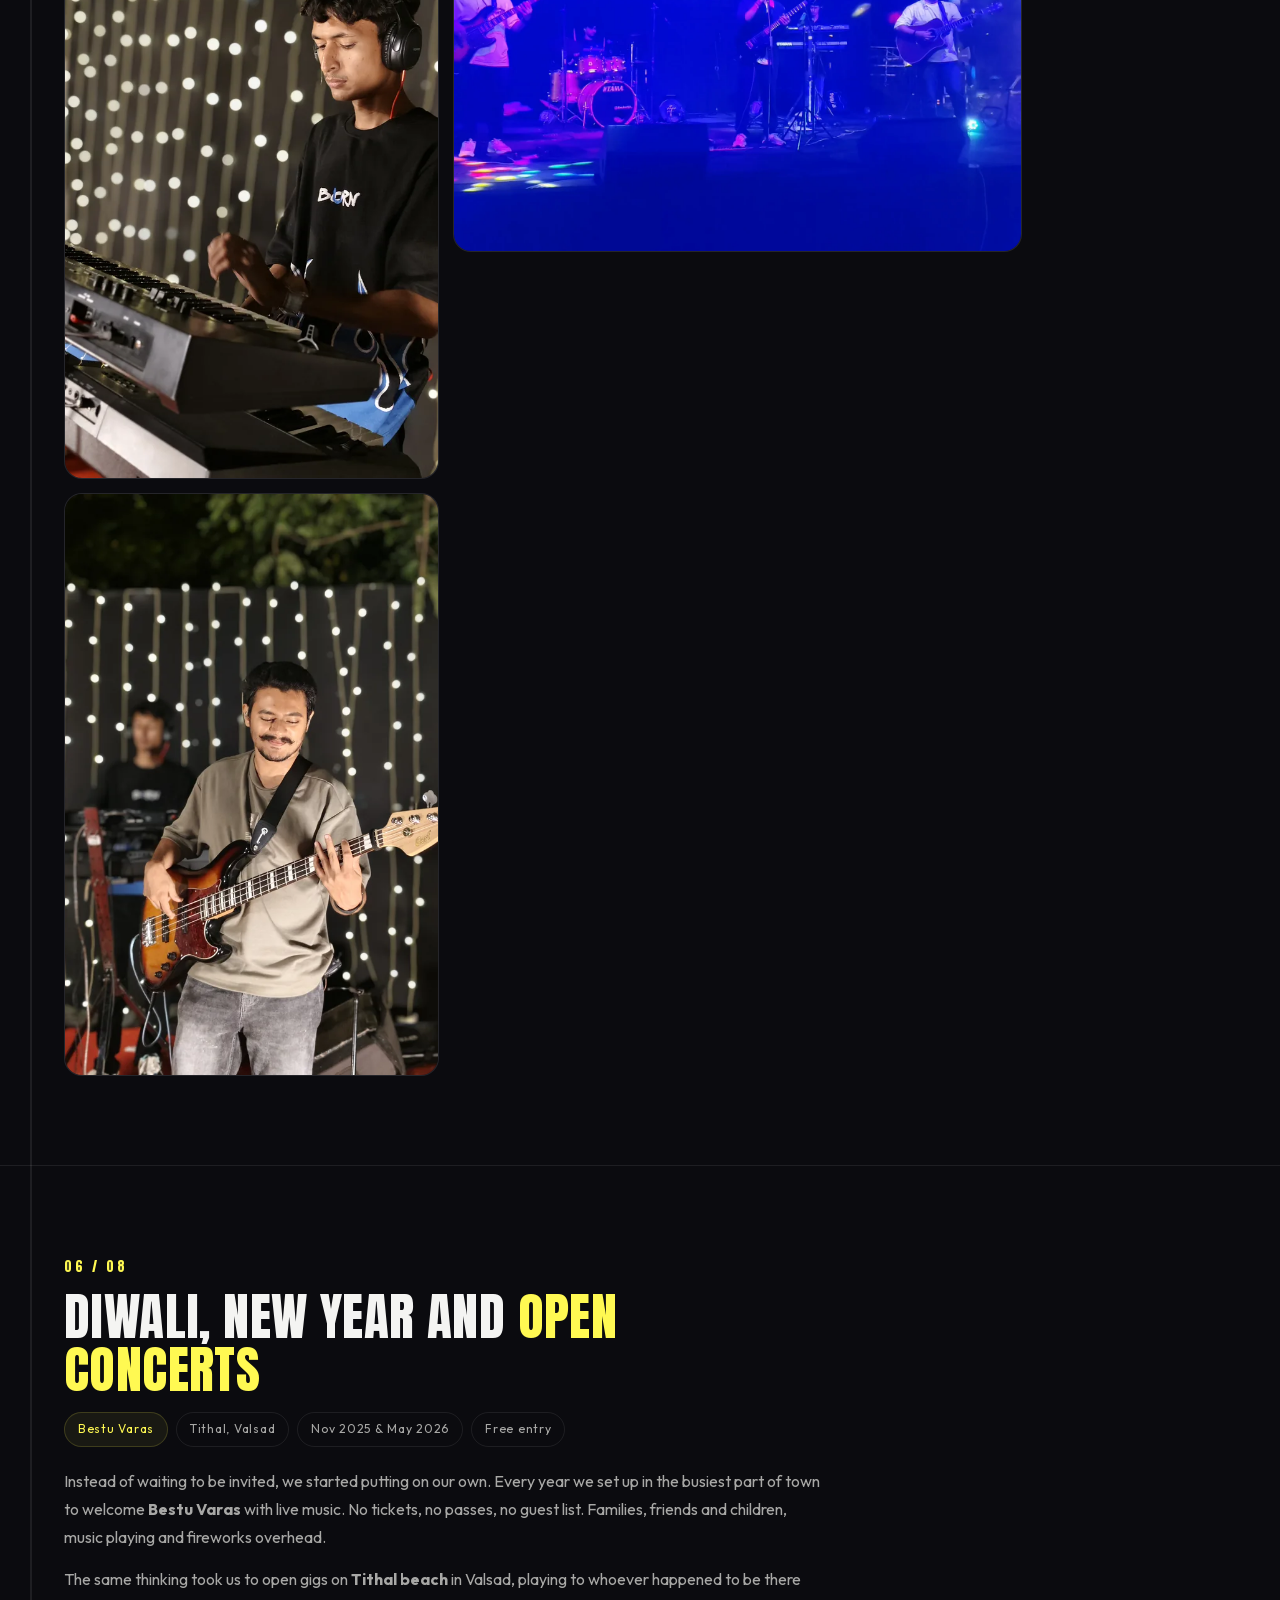
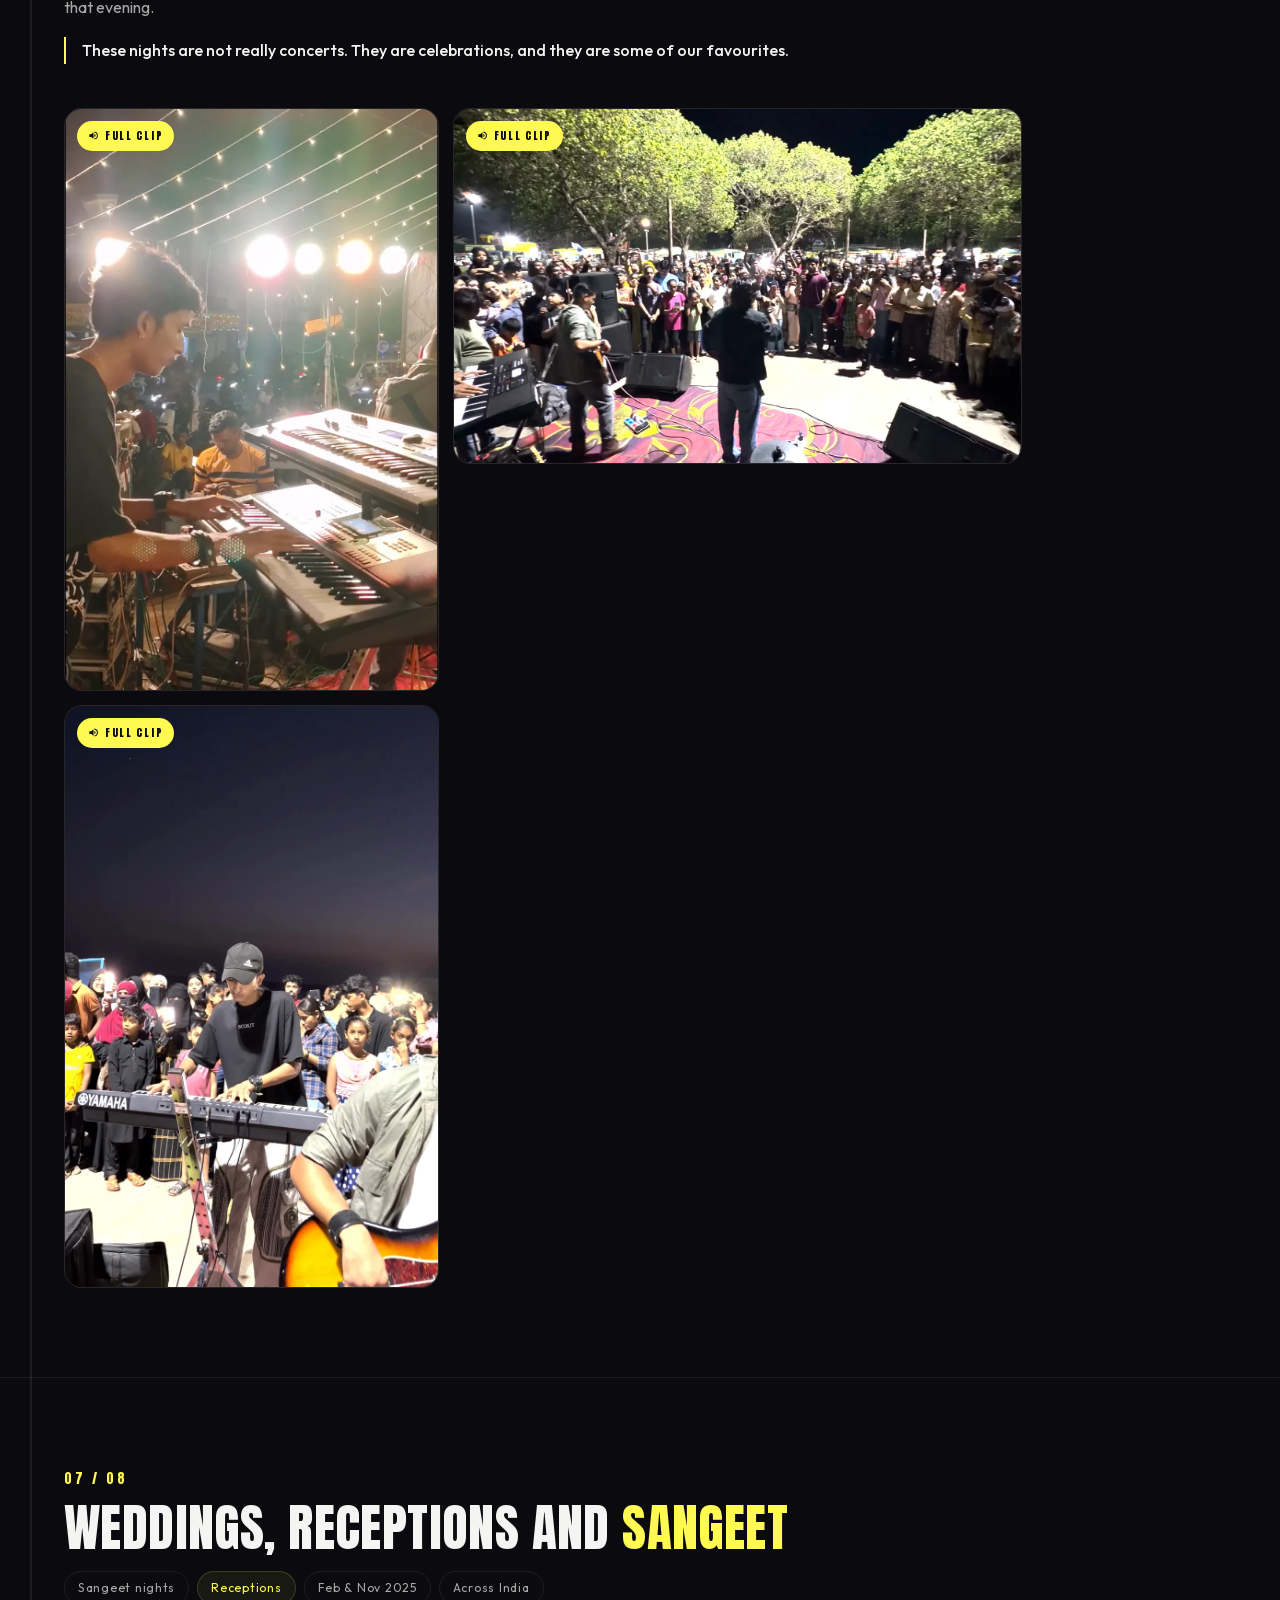
==== commit 019f2b85: "Add jay@kadamlabs.com to the site credit Footer credit on every page now carries a mailto link besid" ====
--- a/portfolio.html
+++ b/portfolio.html
@@ -30,8 +30,8 @@
 
 <link rel="preload" href="/assets/fonts/anton-400-latin.woff2" as="font" type="font/woff2" crossorigin />
 <link rel="preload" href="/assets/fonts/outfit-400-latin.woff2" as="font" type="font/woff2" crossorigin />
-<link rel="stylesheet" href="/css/style.css?v=20260926b" />
-<link rel="stylesheet" href="/css/portfolio.css?v=20260926b" />
+<link rel="stylesheet" href="/css/style.css?v=20260926c" />
+<link rel="stylesheet" href="/css/portfolio.css?v=20260926c" />
 
 <script type="application/ld+json">
 {
@@ -861,6 +861,7 @@
           <span class="footer__dev-mark" aria-hidden="true">JK</span>
           <strong>Jay Kadam</strong>
         </a>
+        <a class="footer__mail" href="mailto:jay@kadamlabs.com">jay@kadamlabs.com</a>
       </p>
     </div>
   </div>
@@ -870,7 +871,7 @@
   <svg viewBox="0 0 24 24" width="20" height="20" aria-hidden="true"><path d="M12 19V5M6 11l6-6 6 6" fill="none" stroke="currentColor" stroke-width="2" stroke-linecap="round" stroke-linejoin="round"/></svg>
 </button>
 
-<script src="/js/main.js?v=20260926b"></script>
-<script src="/js/portfolio.js?v=20260926b"></script>
+<script src="/js/main.js?v=20260926c"></script>
+<script src="/js/portfolio.js?v=20260926c"></script>
 </body>
 </html>
--- a/css/style.css
+++ b/css/style.css
@@ -1,6 +1,6 @@
 /* ============================================================
    The Unplugged Band, theunpluggedband.com
-   Site by Jay Kadam, kadamlabs.com
+   Site by Jay Kadam, kadamlabs.com, jay@kadamlabs.com
    ============================================================ */
 
 /* Self-hosted fonts: no third-party connection on the critical path */
@@ -902,7 +902,9 @@
   gap: 18px; flex-wrap: wrap;
 }
 .footer__copy { color: var(--text-dim); font-size: 0.85rem; }
-.footer__credit { display: flex; align-items: center; gap: 10px; font-size: 0.85rem; }
+.footer__credit { display: flex; align-items: center; flex-wrap: wrap; gap: 10px; font-size: 0.85rem; }
+.footer__mail { color: var(--text-dim); font-size: 0.82rem; letter-spacing: 0.01em; transition: color 0.25s; }
+.footer__mail:hover { color: var(--yellow); }
 .footer__credit-label { color: var(--text-dim); }
 .footer__dev {
   display: inline-flex; align-items: center; gap: 9px;
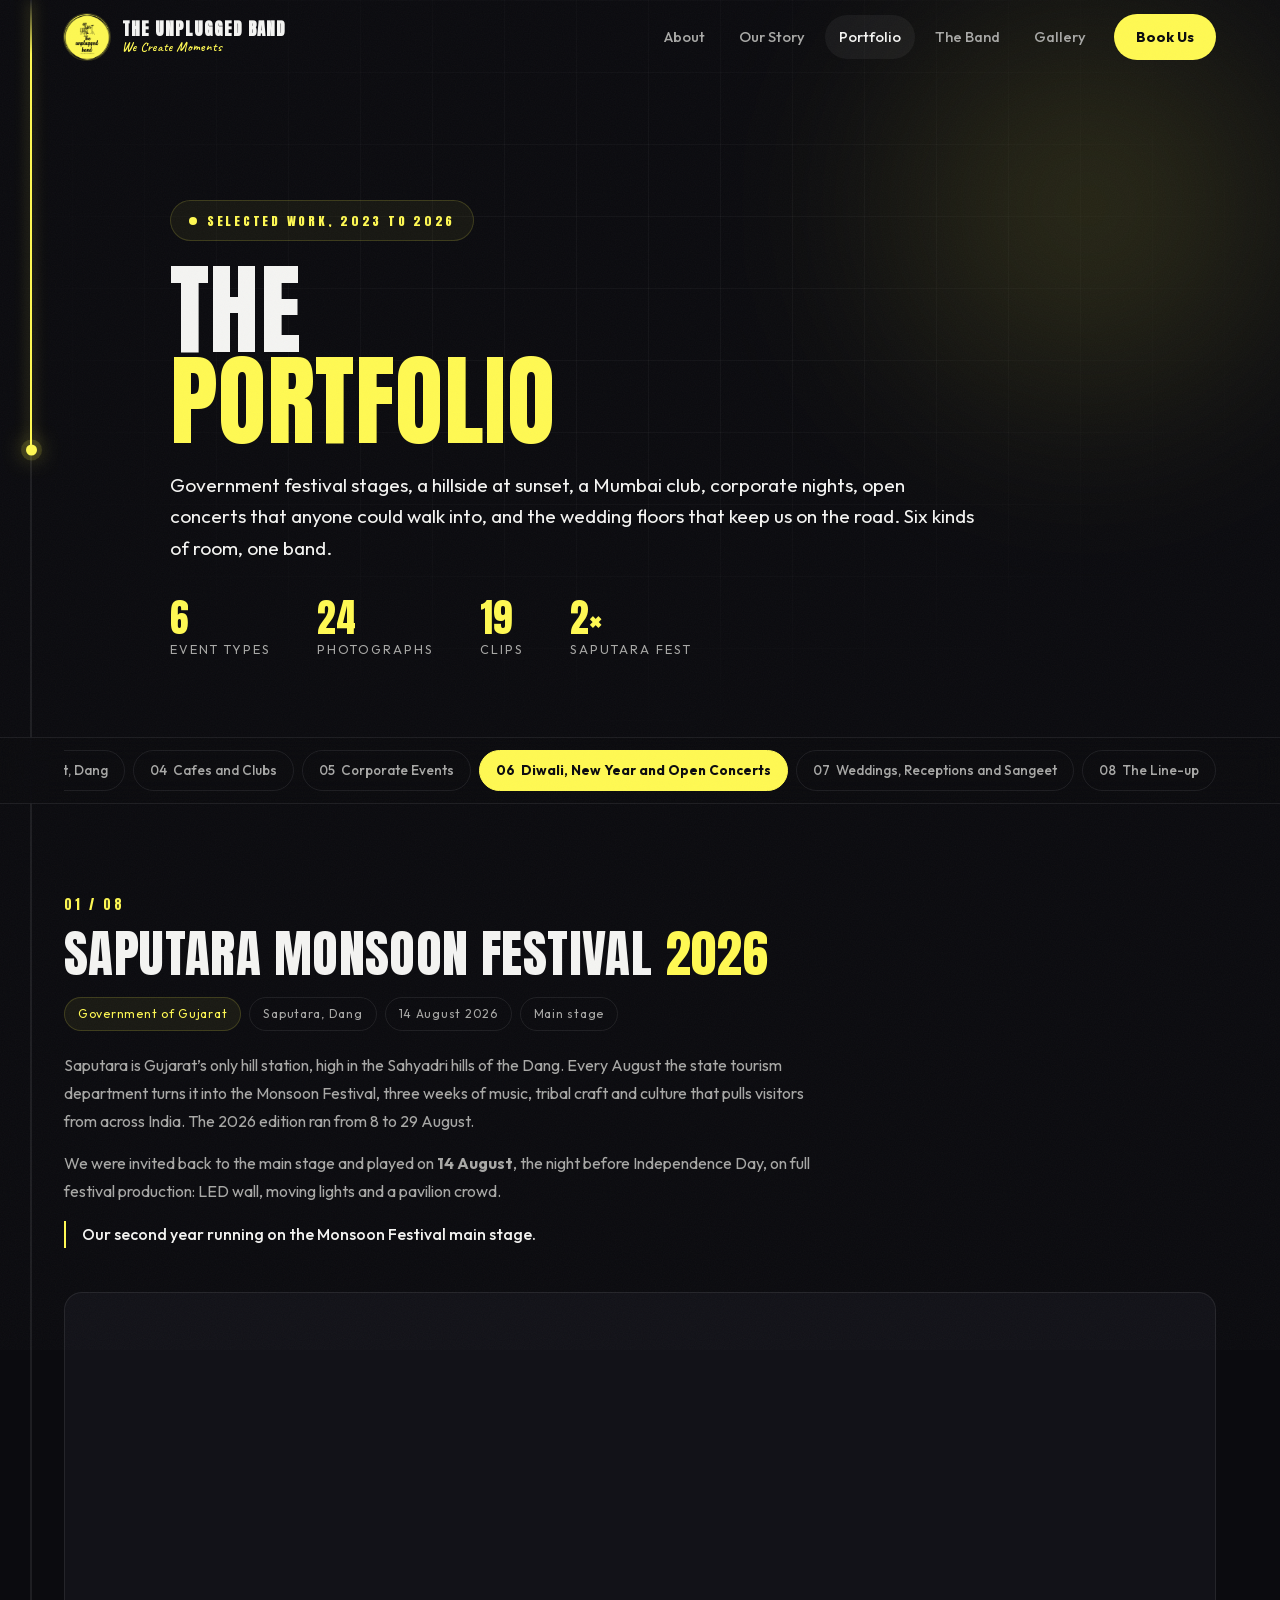
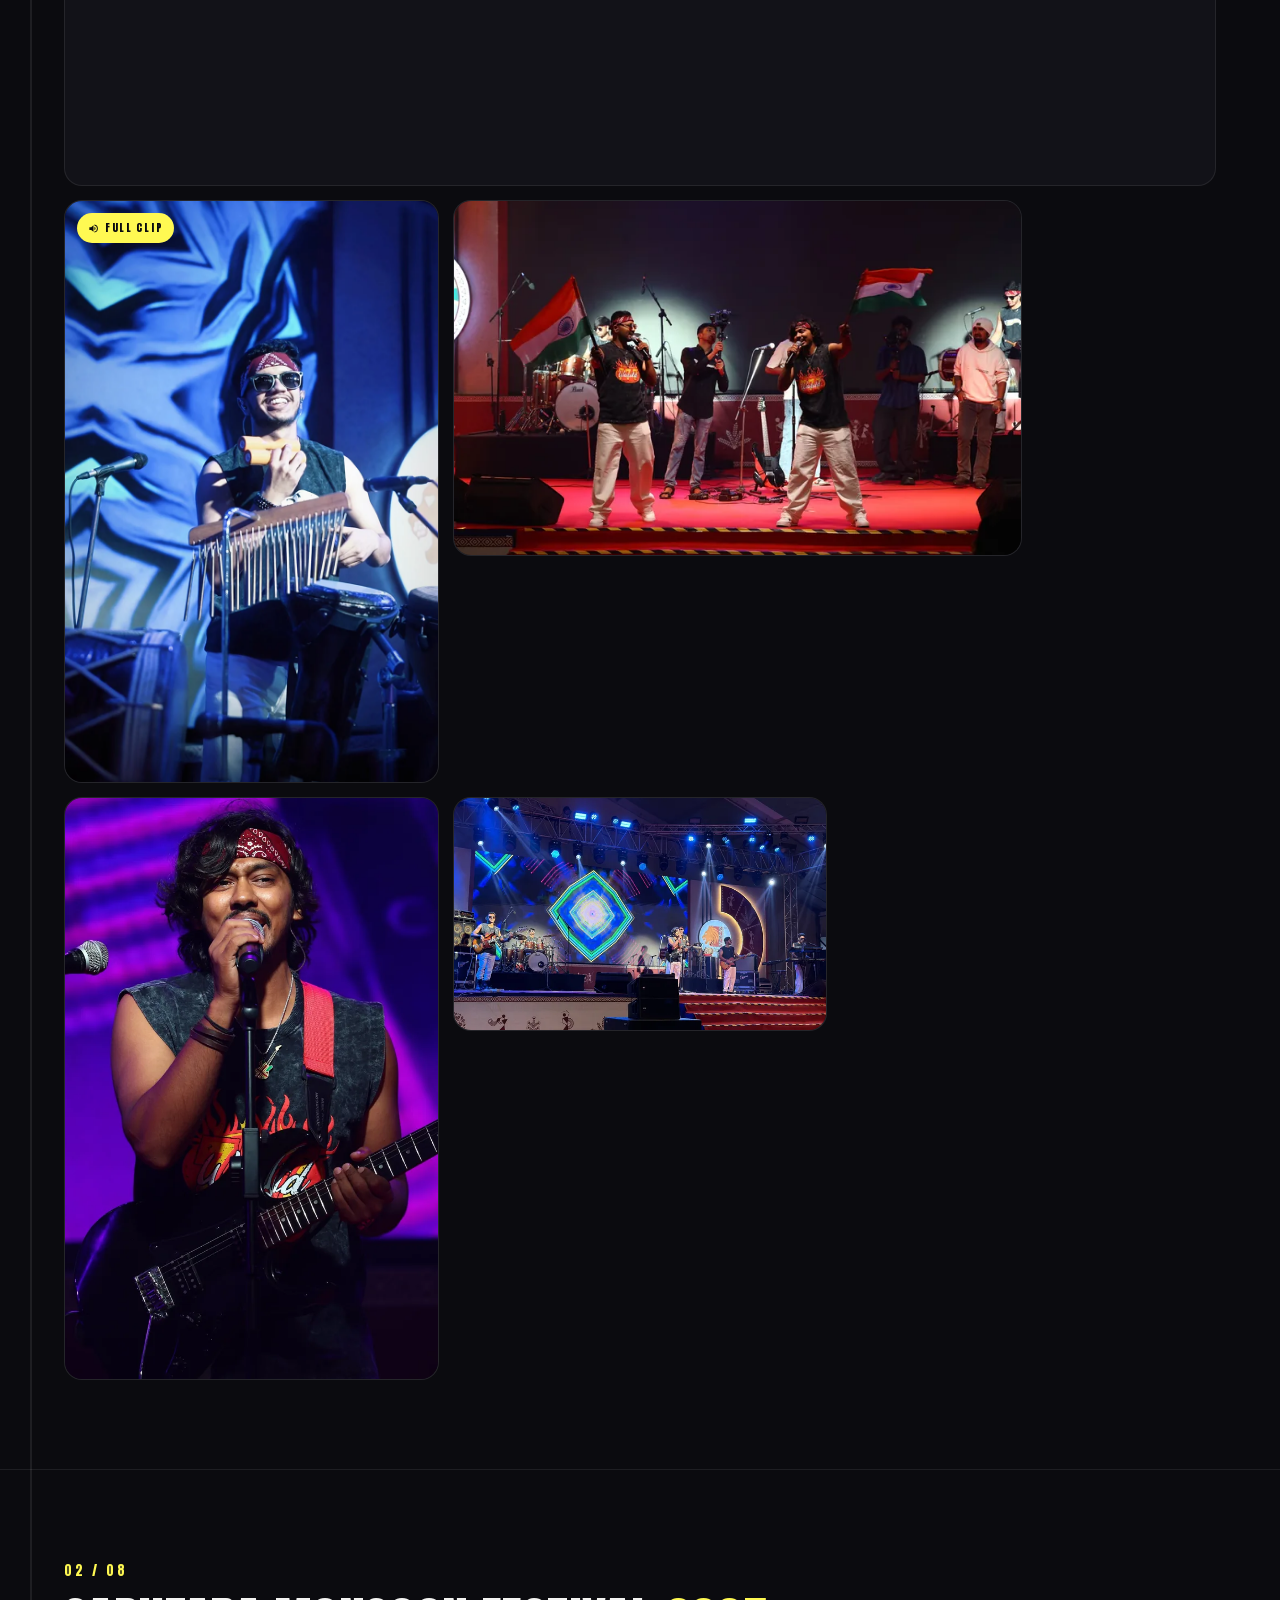
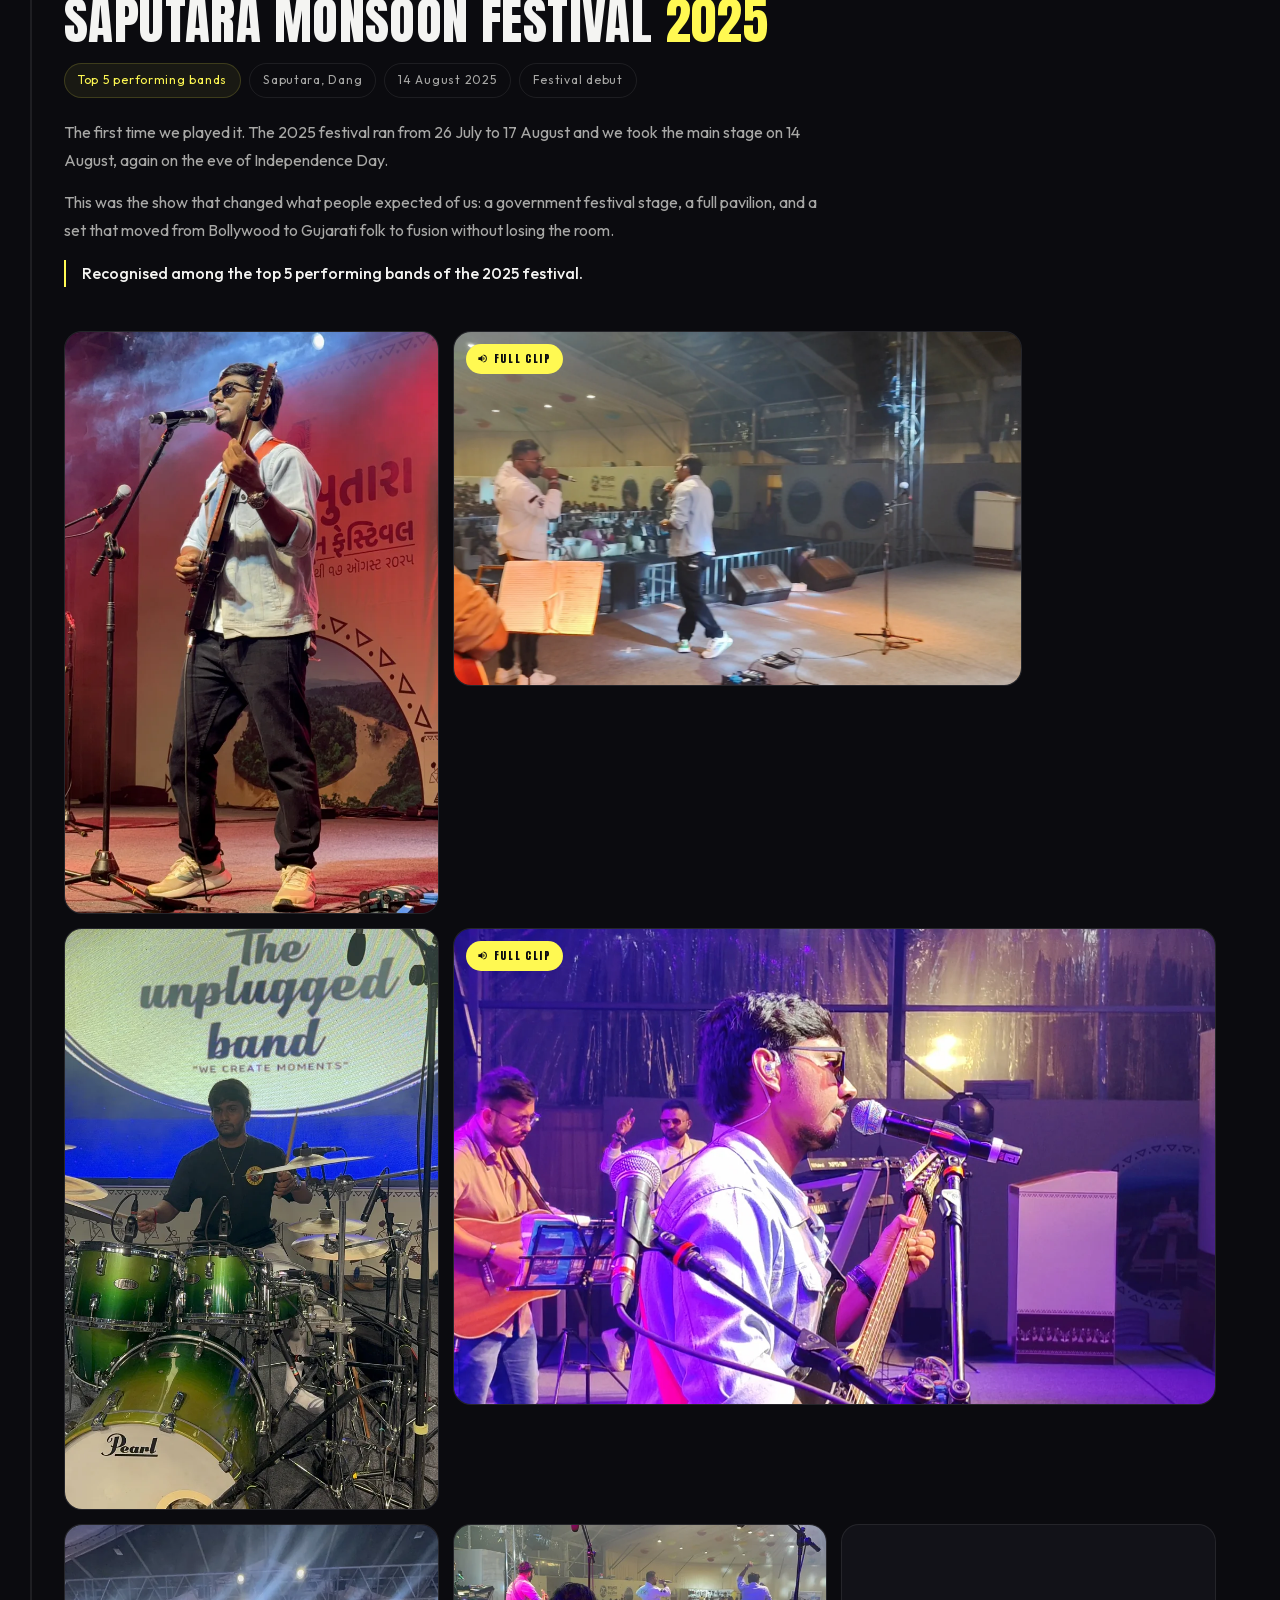
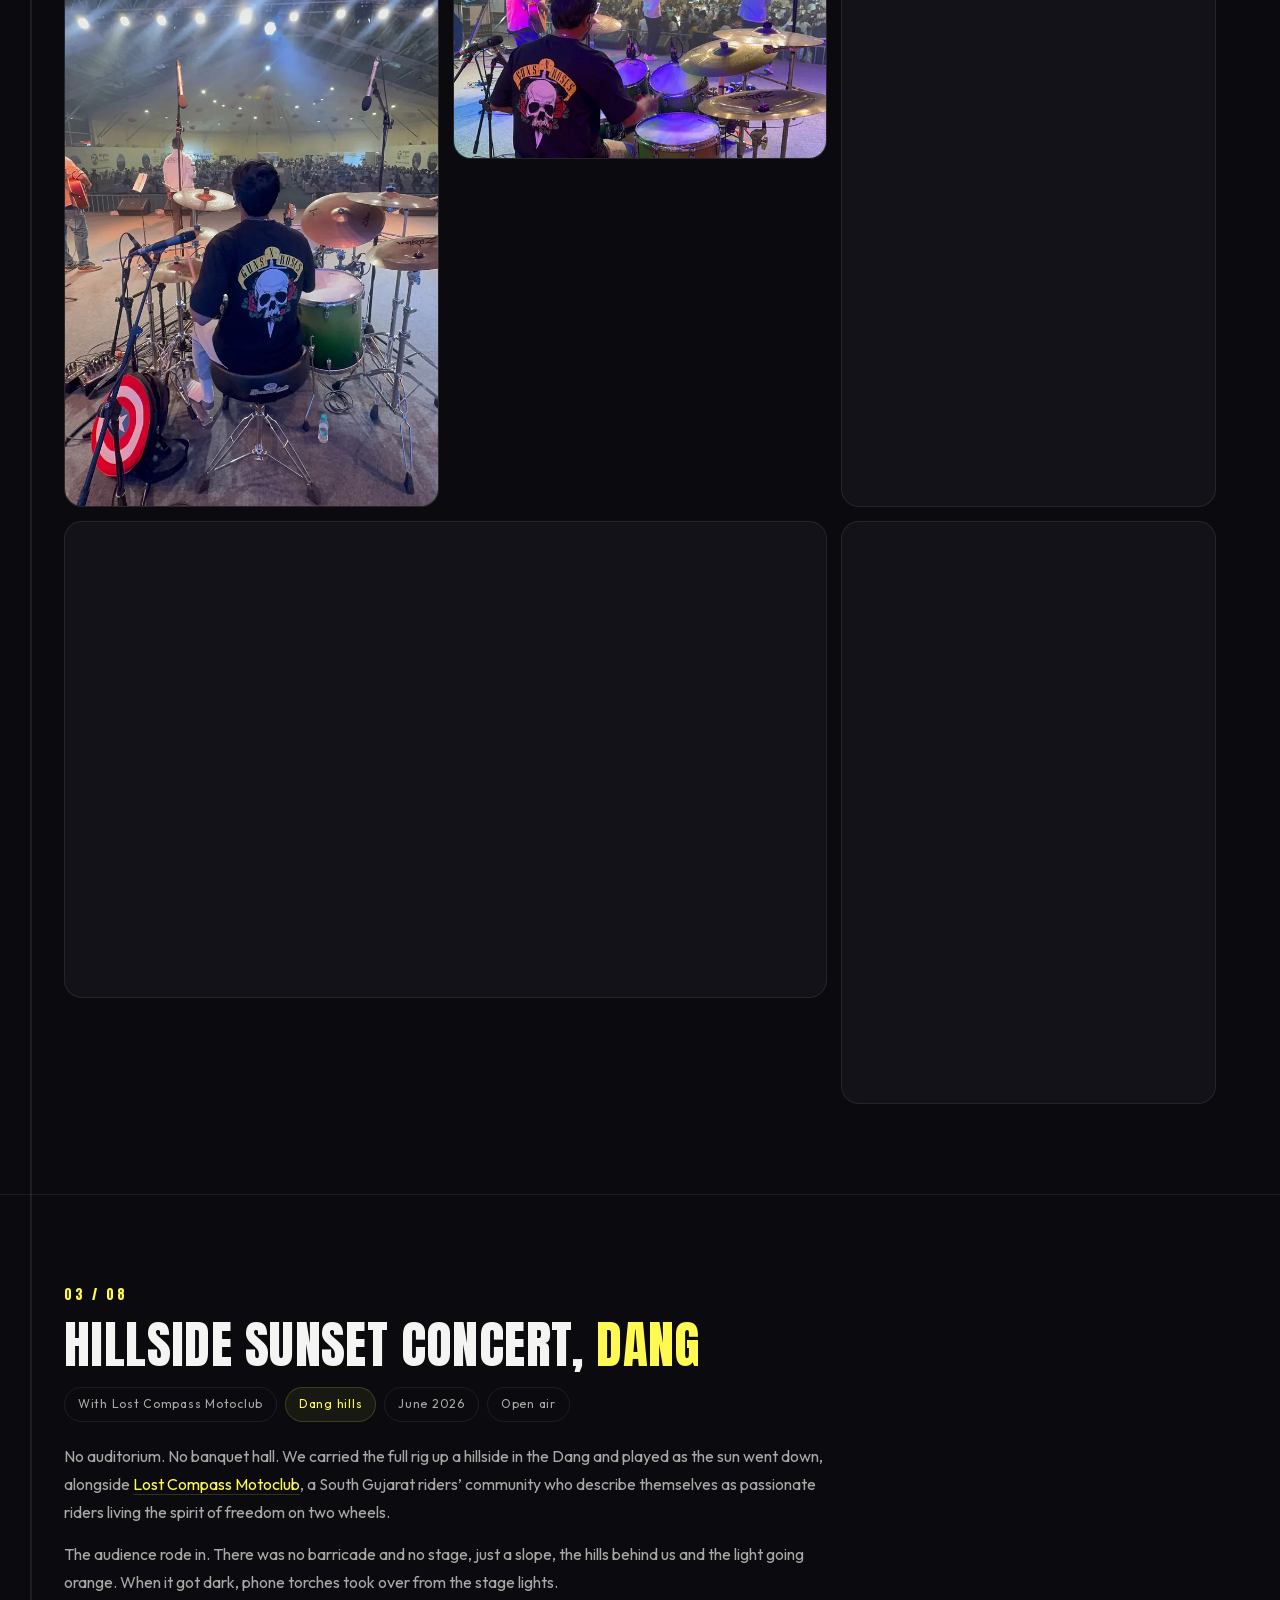
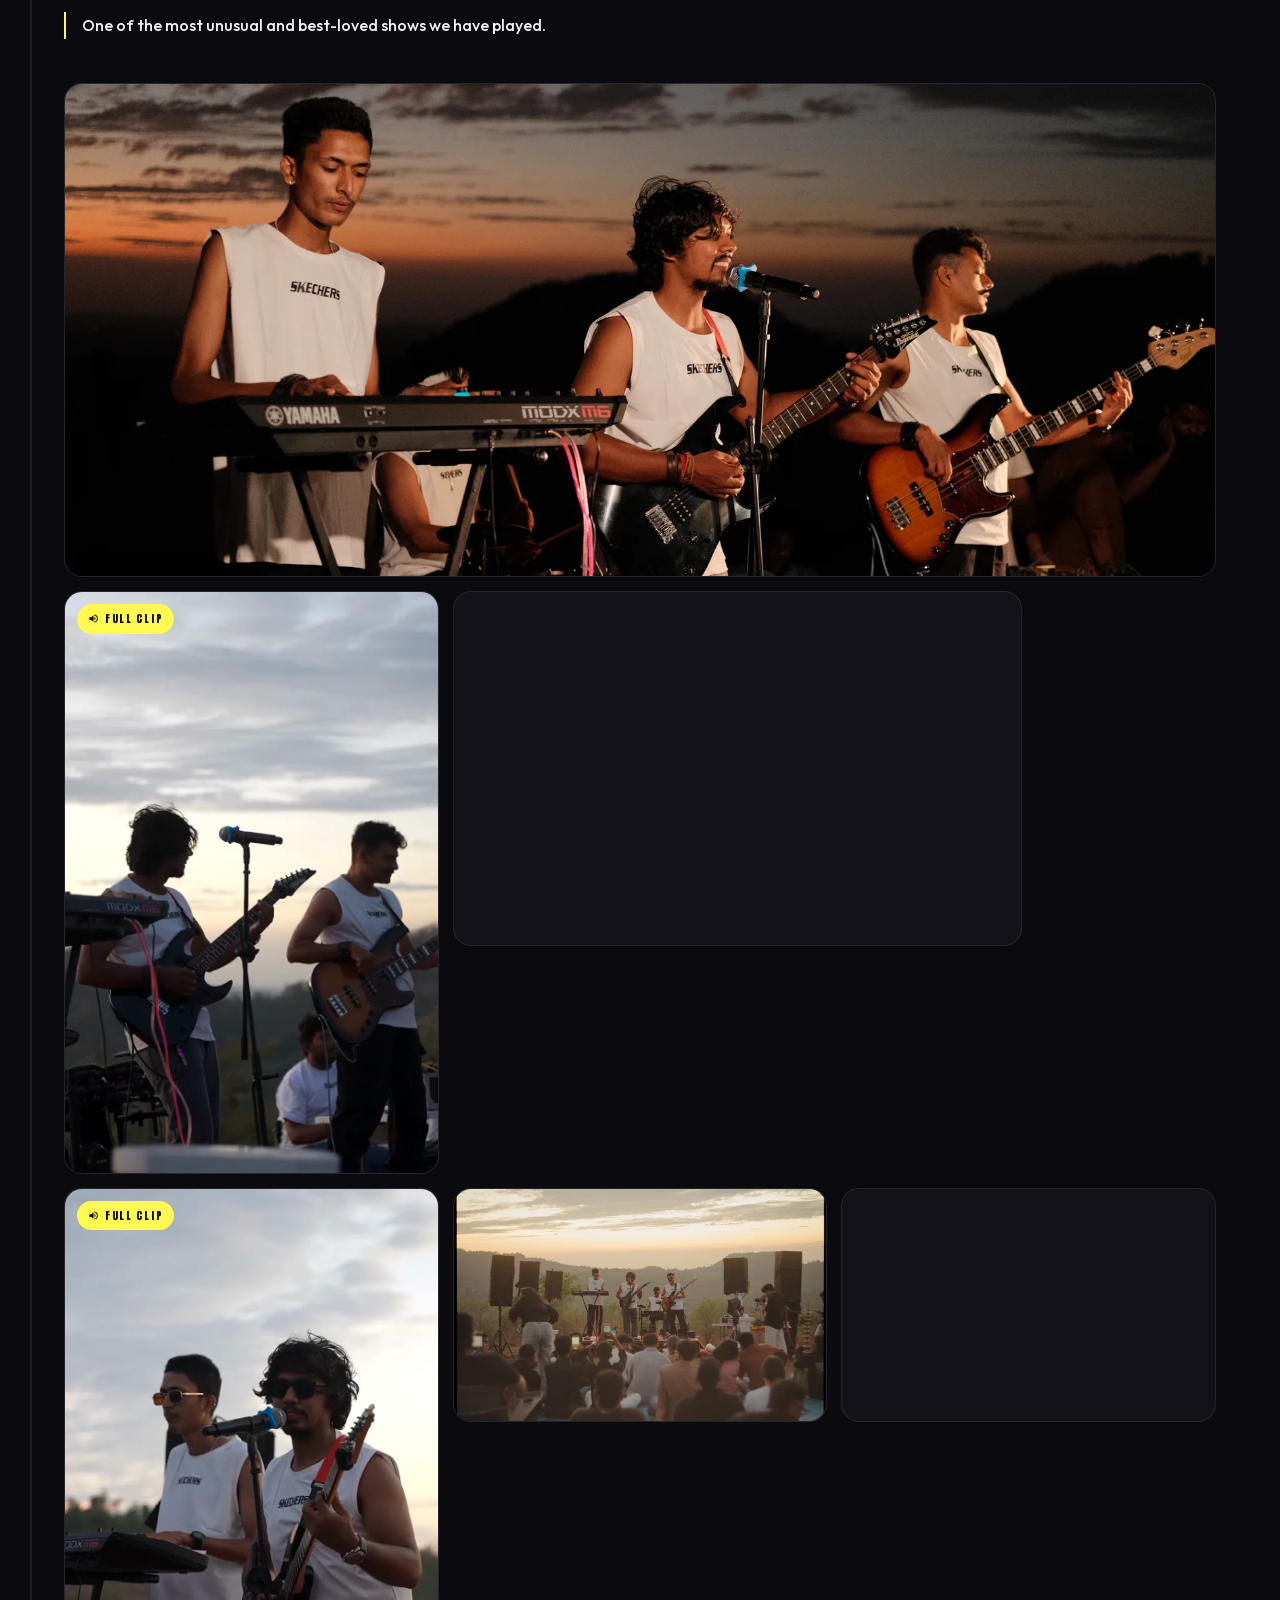
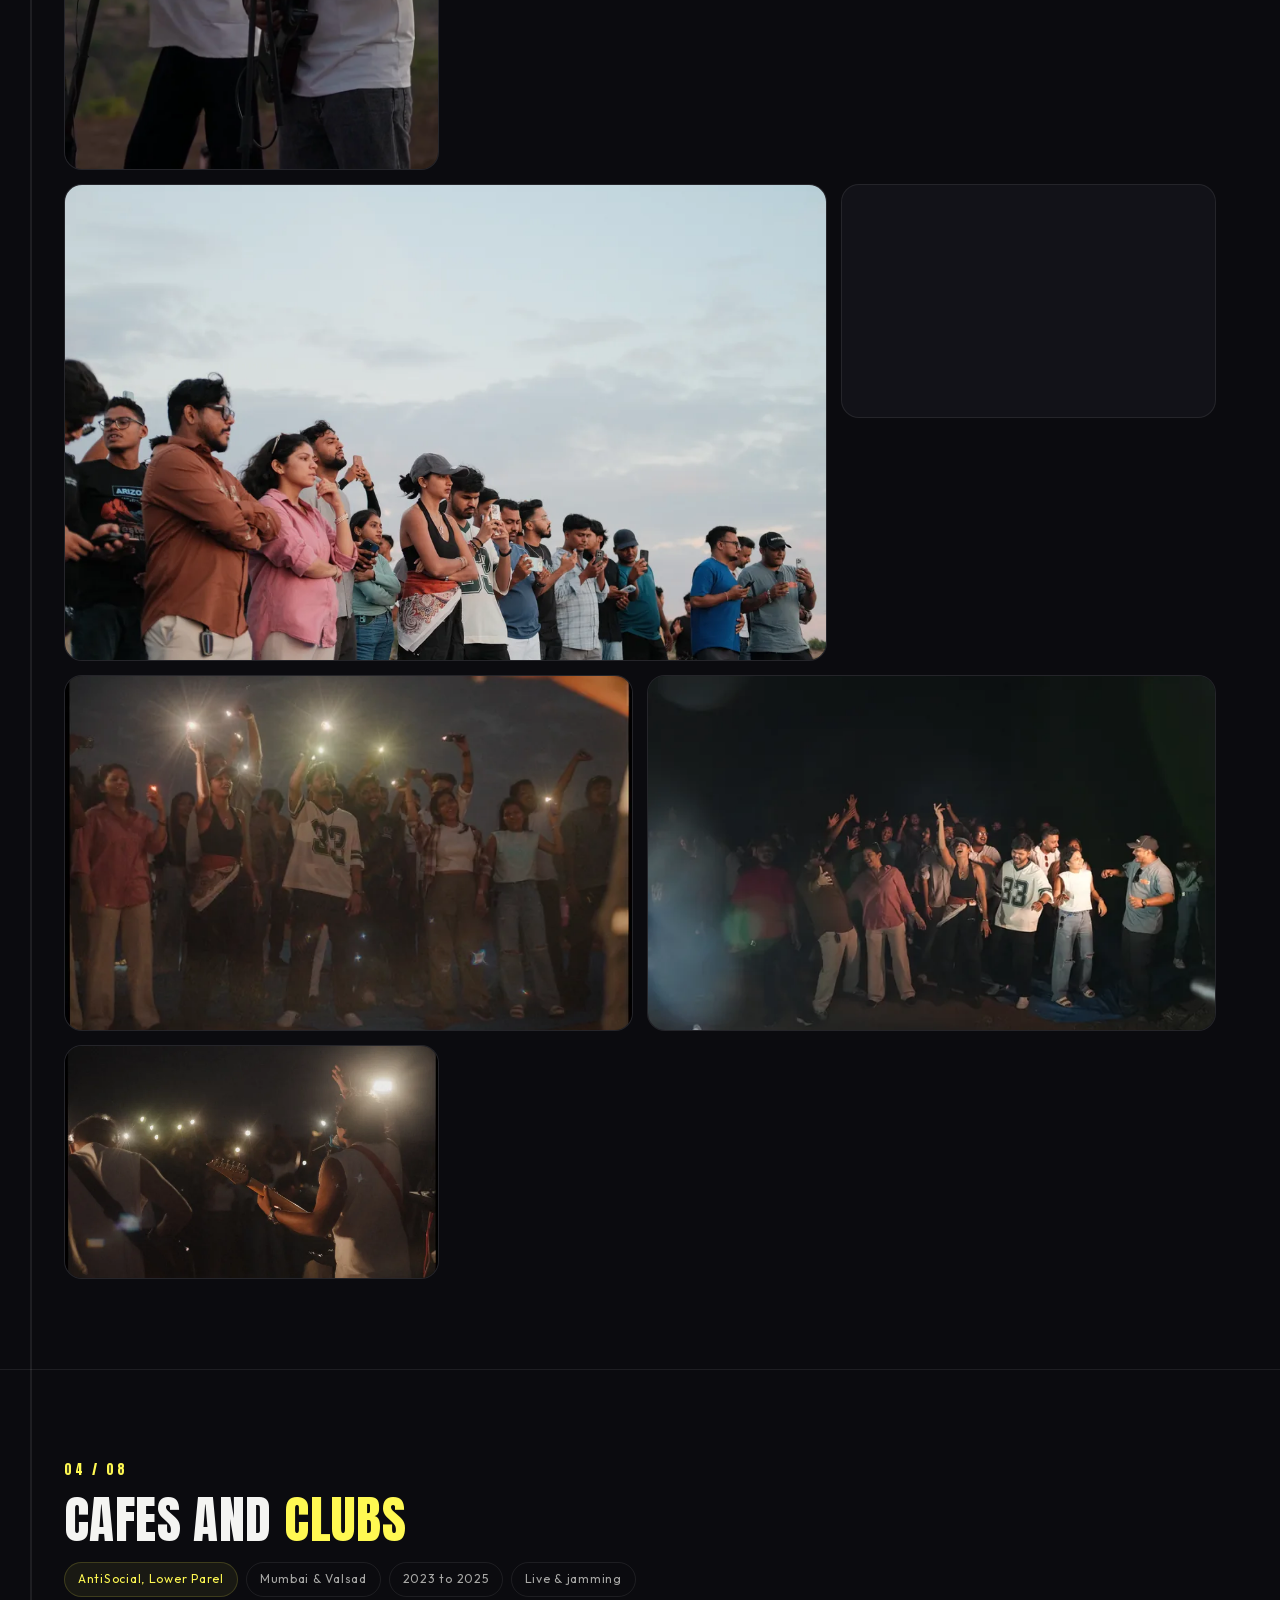
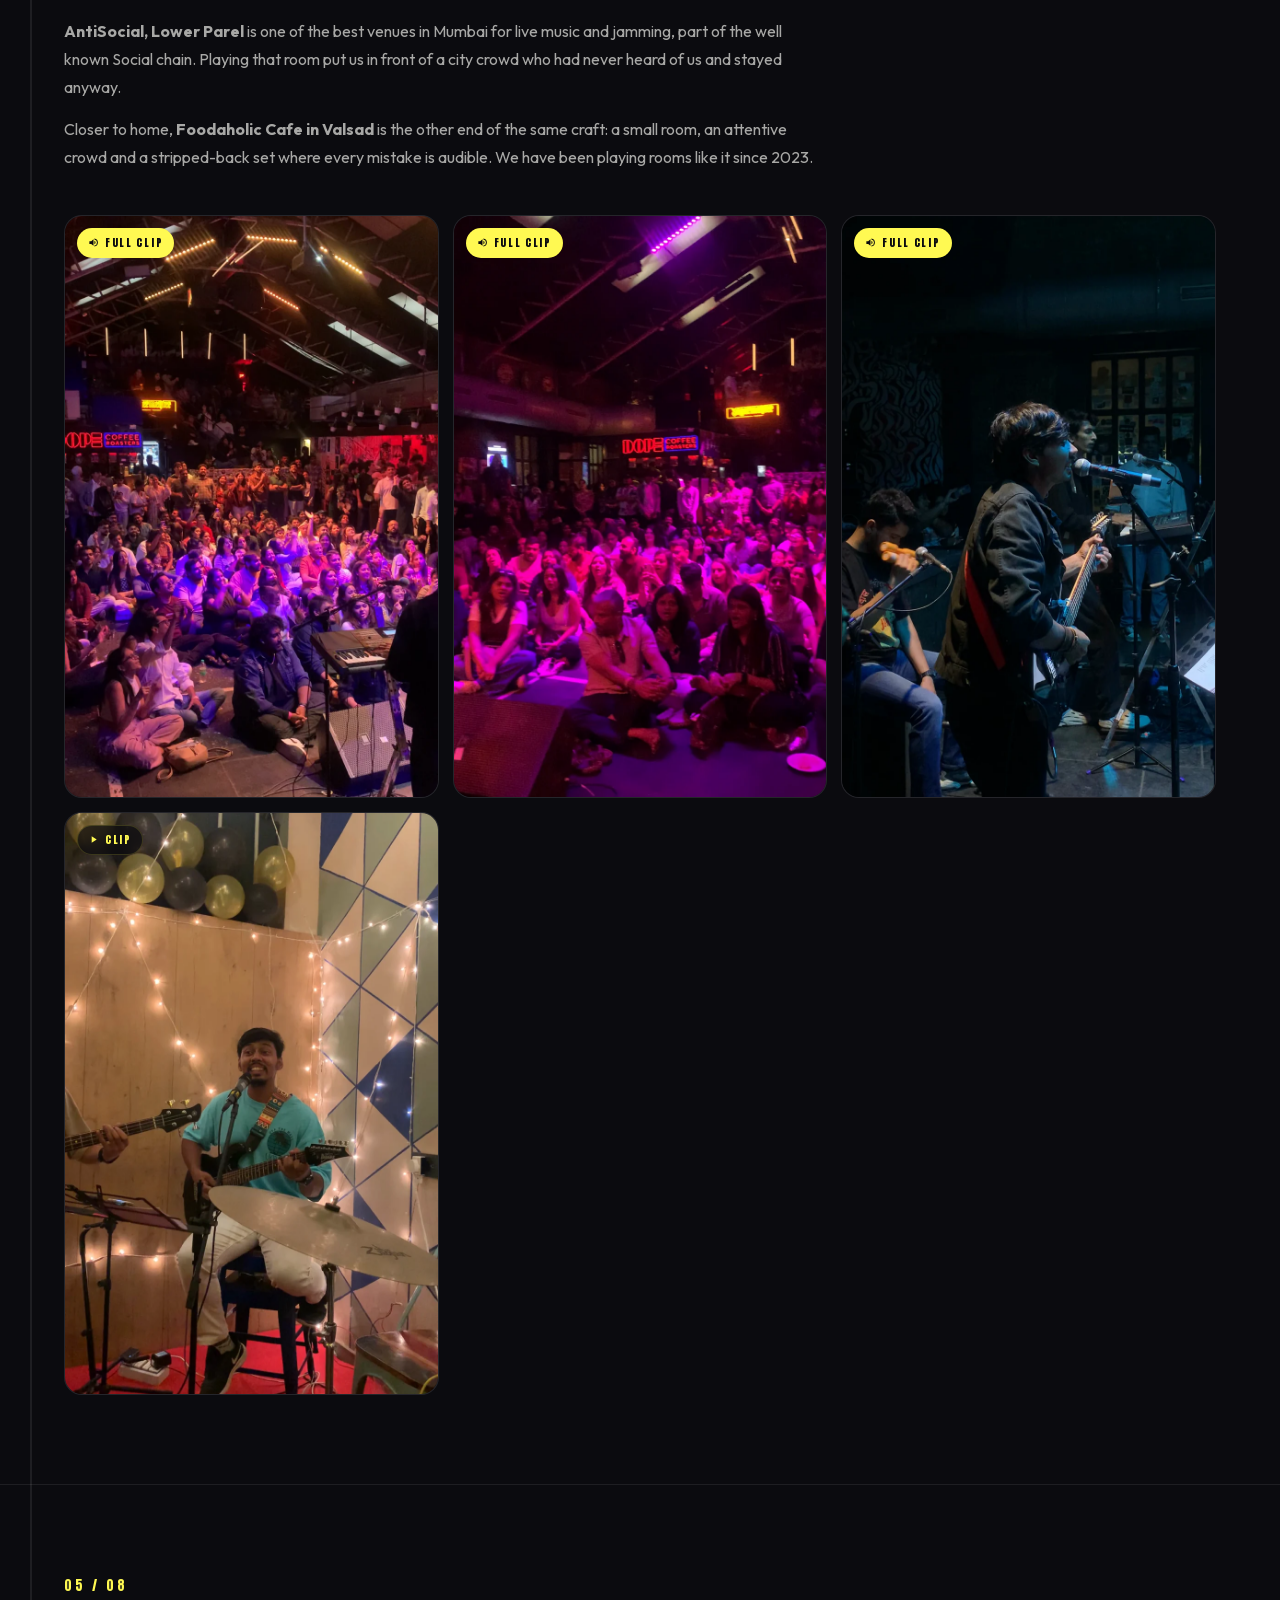
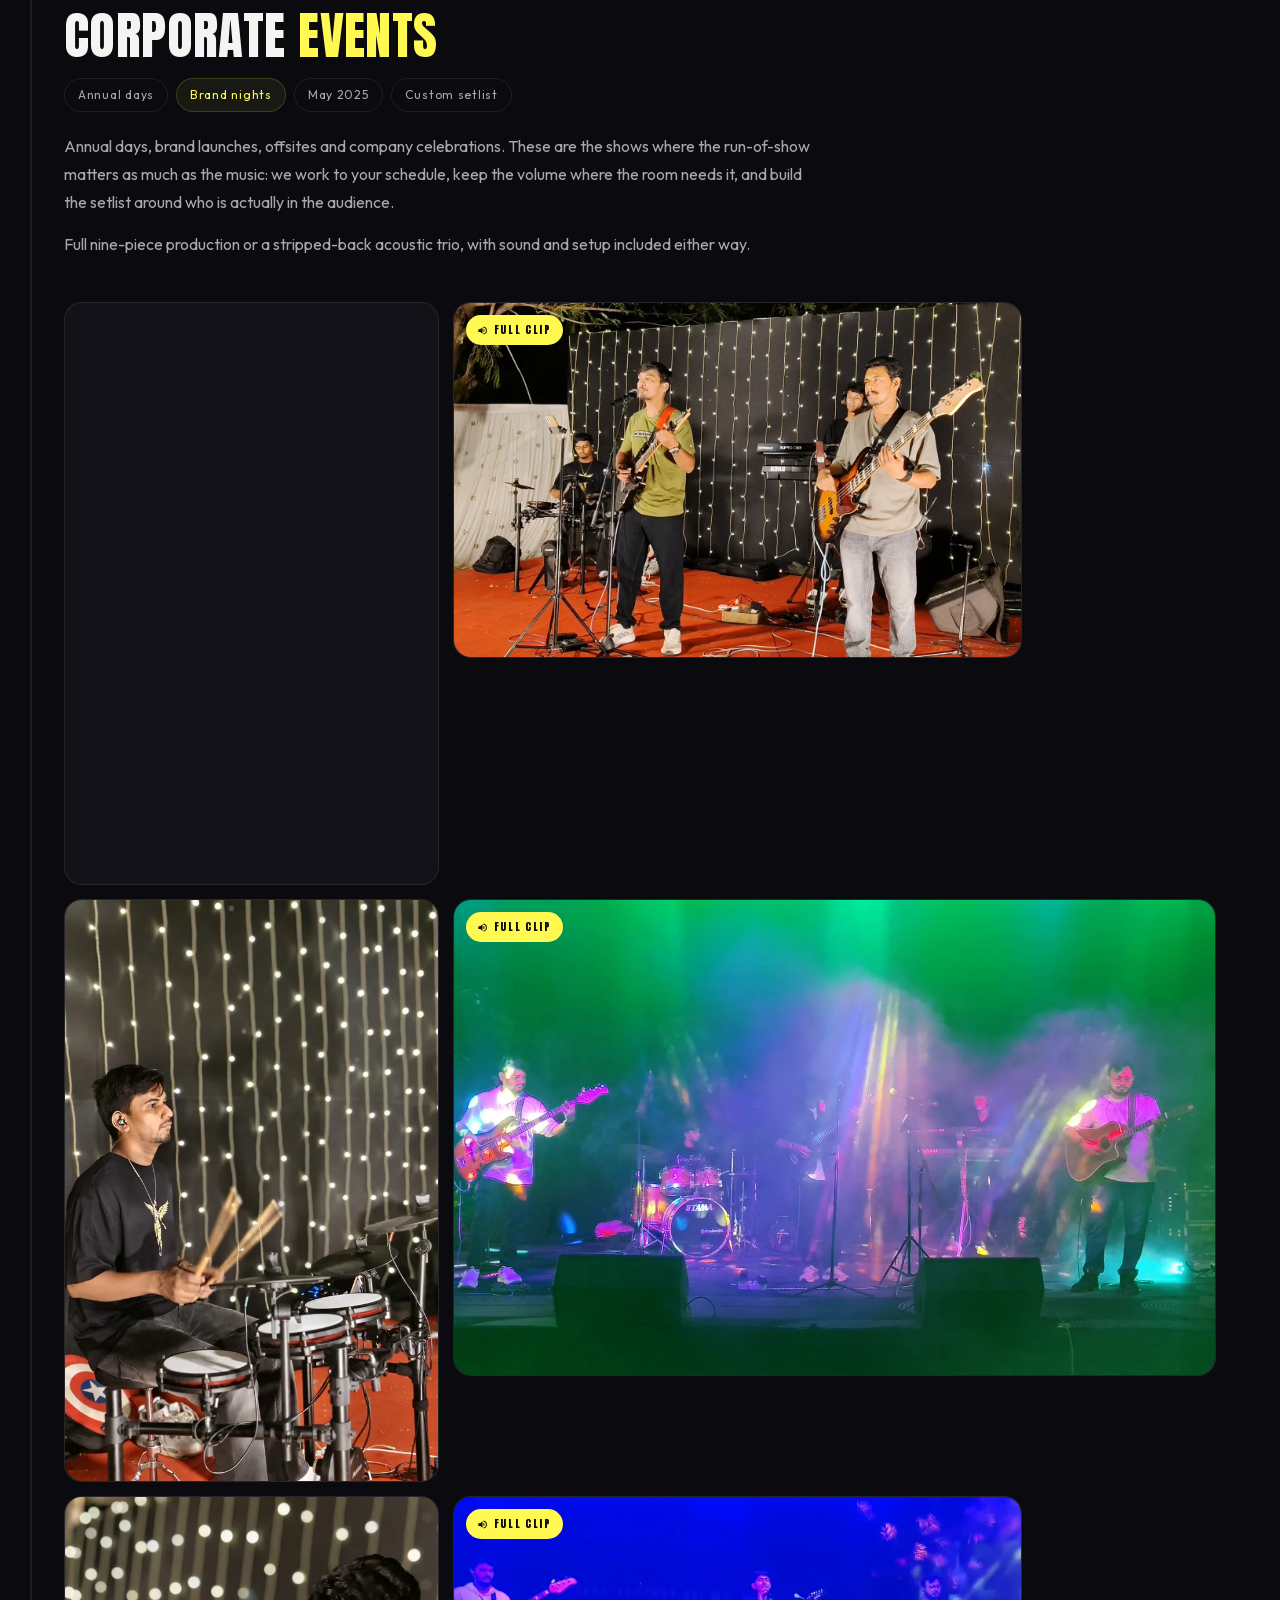
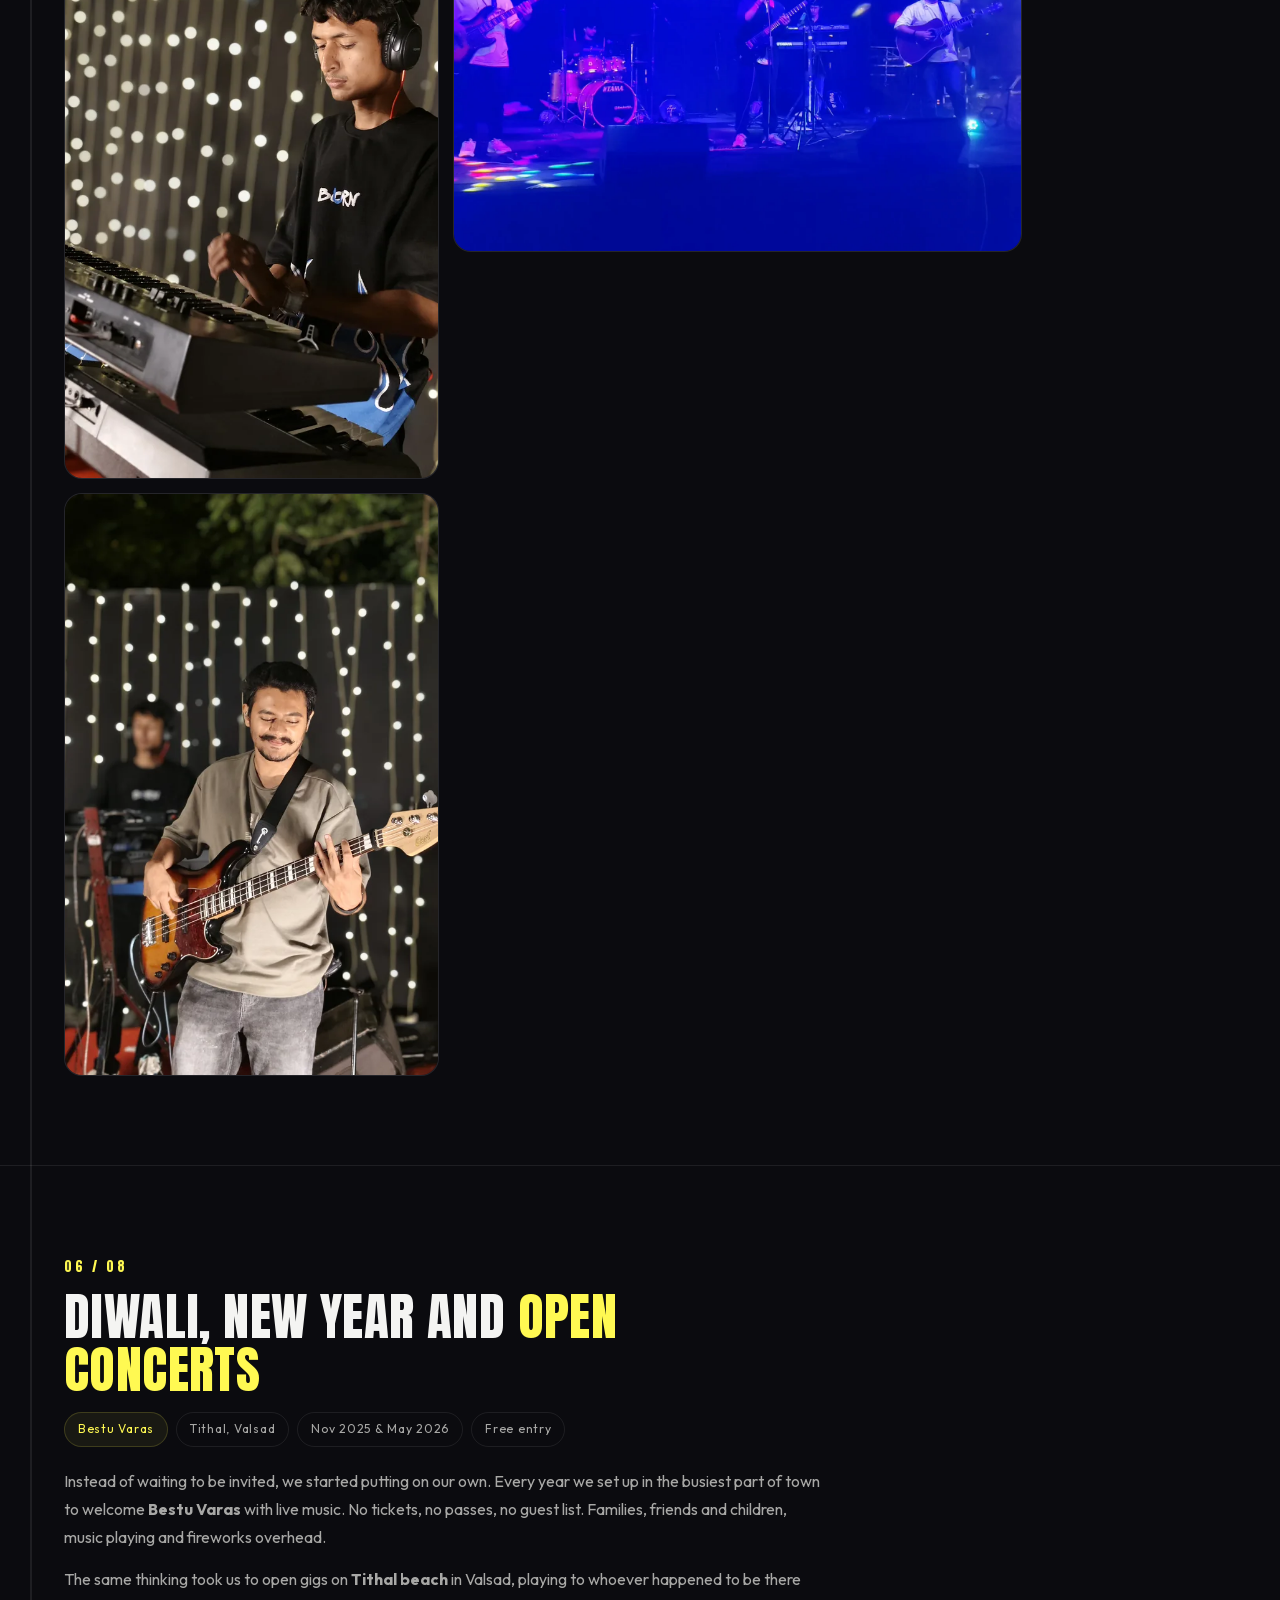
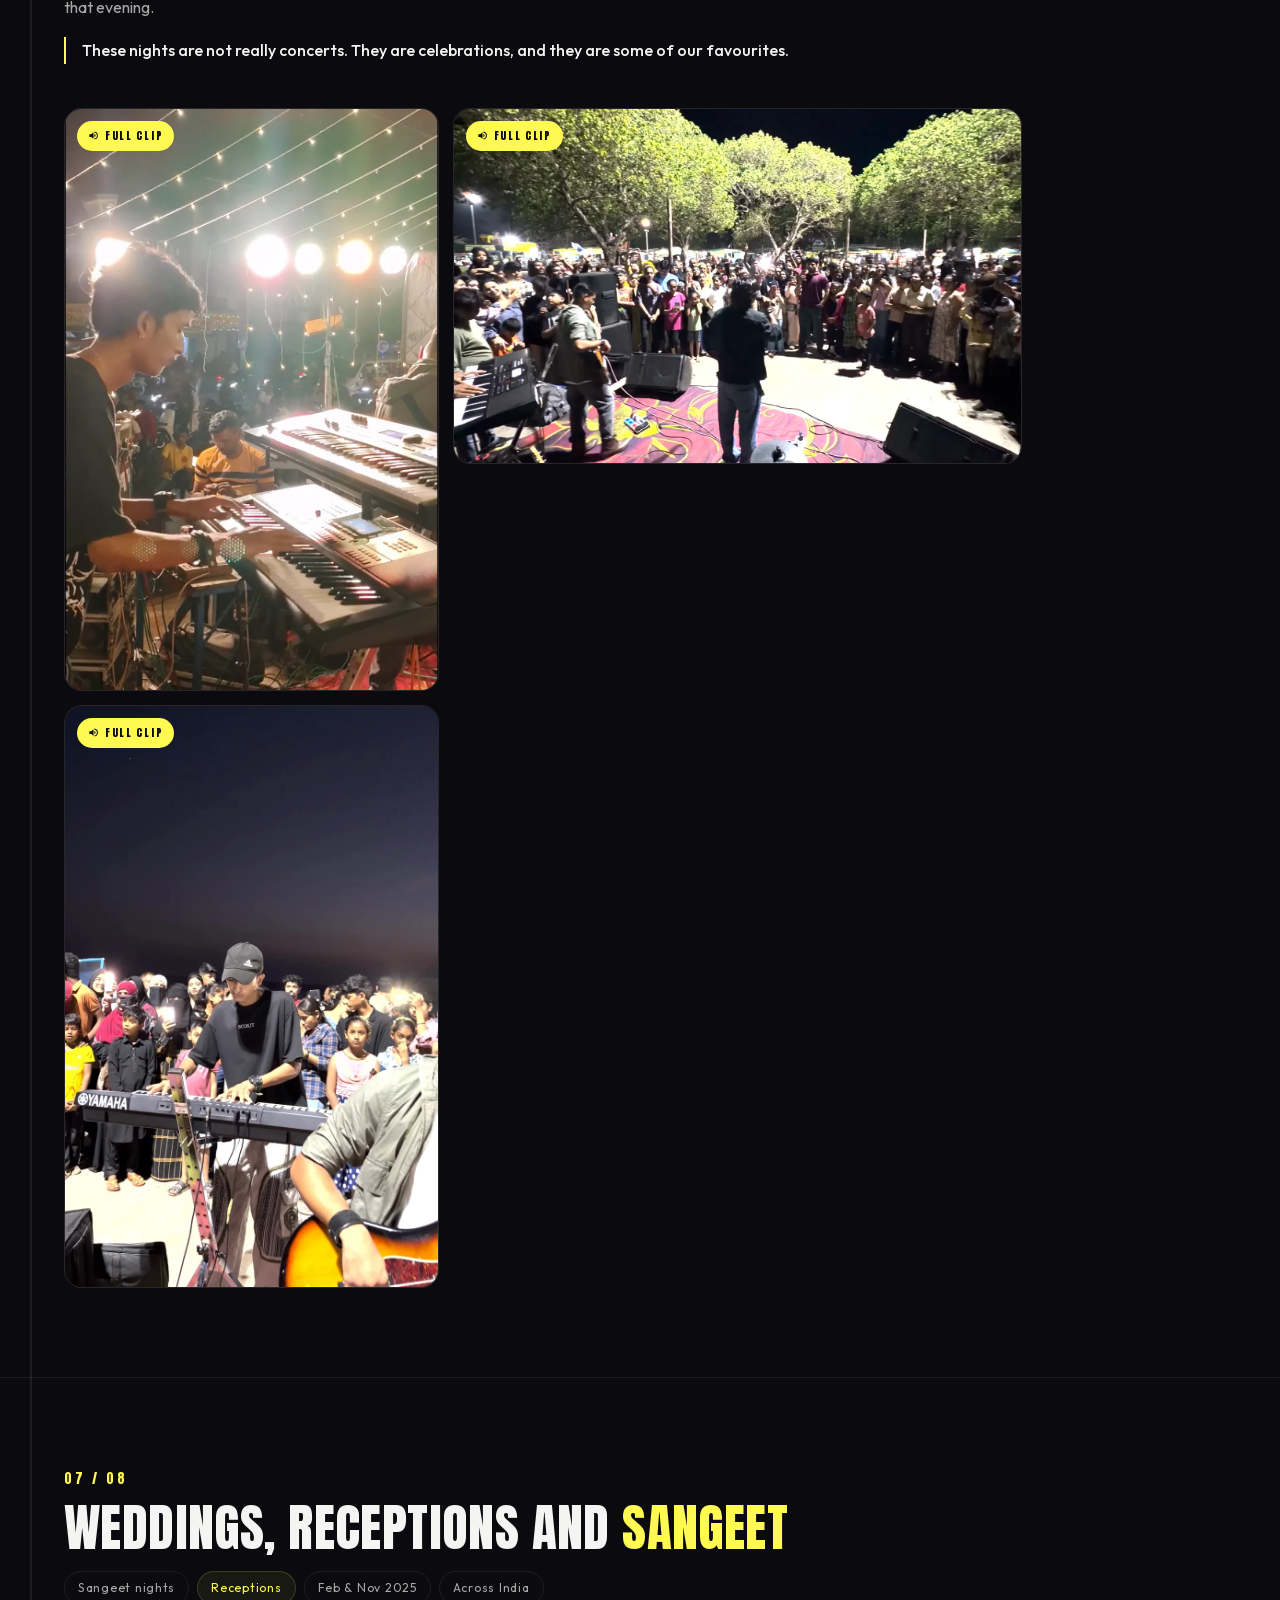
==== commit 68222dc3: "Turn the footer email into an icon button The address text beside the credit pill is replaced by a r" ====
--- a/portfolio.html
+++ b/portfolio.html
@@ -30,8 +30,8 @@
 
 <link rel="preload" href="/assets/fonts/anton-400-latin.woff2" as="font" type="font/woff2" crossorigin />
 <link rel="preload" href="/assets/fonts/outfit-400-latin.woff2" as="font" type="font/woff2" crossorigin />
-<link rel="stylesheet" href="/css/style.css?v=20260926c" />
-<link rel="stylesheet" href="/css/portfolio.css?v=20260926c" />
+<link rel="stylesheet" href="/css/style.css?v=20260926d" />
+<link rel="stylesheet" href="/css/portfolio.css?v=20260926d" />
 
 <script type="application/ld+json">
 {
@@ -861,7 +861,9 @@
           <span class="footer__dev-mark" aria-hidden="true">JK</span>
           <strong>Jay Kadam</strong>
         </a>
-        <a class="footer__mail" href="mailto:jay@kadamlabs.com">jay@kadamlabs.com</a>
+        <a class="footer__mail" href="mailto:jay@kadamlabs.com" aria-label="Email Jay Kadam" title="jay@kadamlabs.com">
+          <svg viewBox="0 0 24 24" width="16" height="16" aria-hidden="true"><rect x="3" y="5.5" width="18" height="13" rx="2.5" fill="none" stroke="currentColor" stroke-width="1.8"/><path d="M4.5 8l7.5 5.4L19.5 8" fill="none" stroke="currentColor" stroke-width="1.8" stroke-linecap="round" stroke-linejoin="round"/></svg>
+        </a>
       </p>
     </div>
   </div>
@@ -871,7 +873,7 @@
   <svg viewBox="0 0 24 24" width="20" height="20" aria-hidden="true"><path d="M12 19V5M6 11l6-6 6 6" fill="none" stroke="currentColor" stroke-width="2" stroke-linecap="round" stroke-linejoin="round"/></svg>
 </button>
 
-<script src="/js/main.js?v=20260926c"></script>
-<script src="/js/portfolio.js?v=20260926c"></script>
+<script src="/js/main.js?v=20260926d"></script>
+<script src="/js/portfolio.js?v=20260926d"></script>
 </body>
 </html>
--- a/css/style.css
+++ b/css/style.css
@@ -903,8 +903,12 @@
 }
 .footer__copy { color: var(--text-dim); font-size: 0.85rem; }
 .footer__credit { display: flex; align-items: center; flex-wrap: wrap; gap: 10px; font-size: 0.85rem; }
-.footer__mail { color: var(--text-dim); font-size: 0.82rem; letter-spacing: 0.01em; transition: color 0.25s; }
-.footer__mail:hover { color: var(--yellow); }
+.footer__mail {
+  display: inline-grid; place-items: center; width: 36px; height: 36px; border-radius: 50%;
+  color: var(--yellow); background: rgba(255, 249, 82, 0.07); border: 1px solid var(--line);
+  transition: background 0.25s, color 0.25s, border-color 0.25s, transform 0.3s var(--ease);
+}
+.footer__mail:hover { background: var(--yellow); color: var(--ink); border-color: var(--yellow); transform: translateY(-2px); }
 .footer__credit-label { color: var(--text-dim); }
 .footer__dev {
   display: inline-flex; align-items: center; gap: 9px;
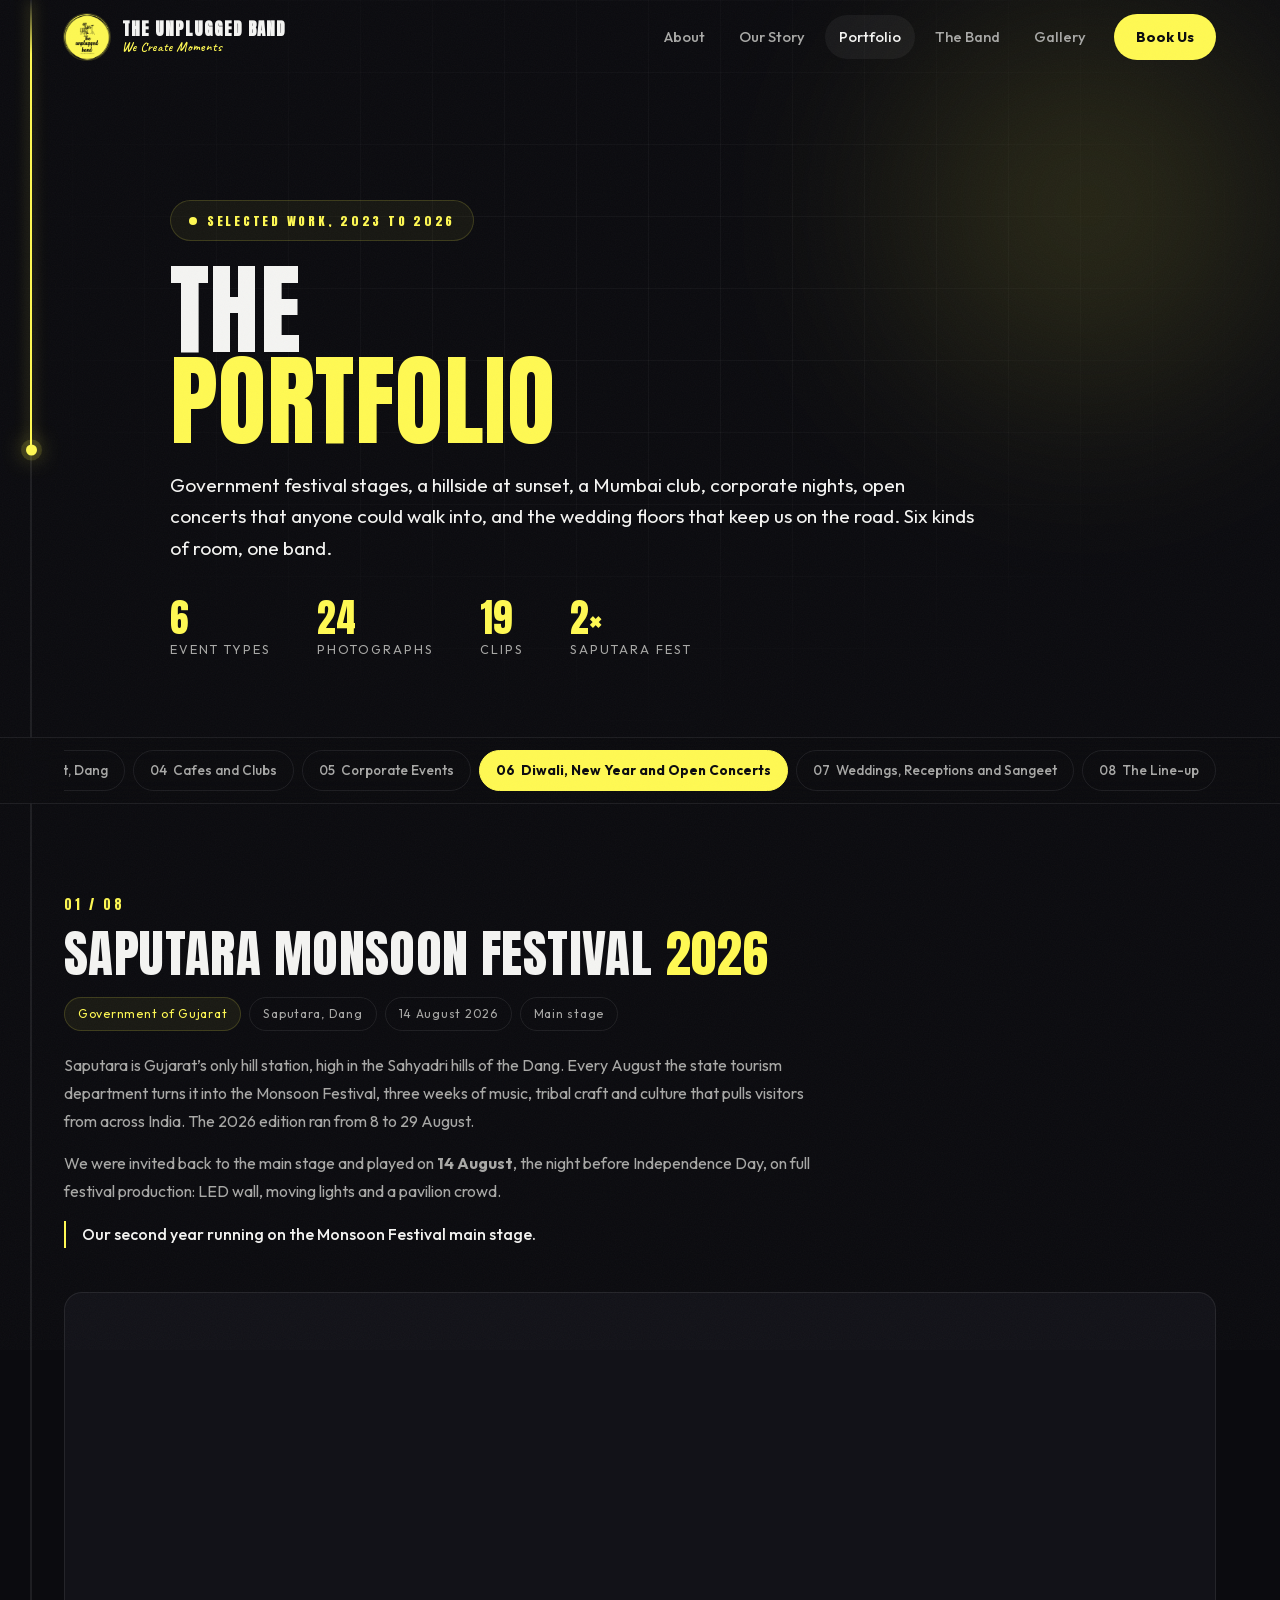
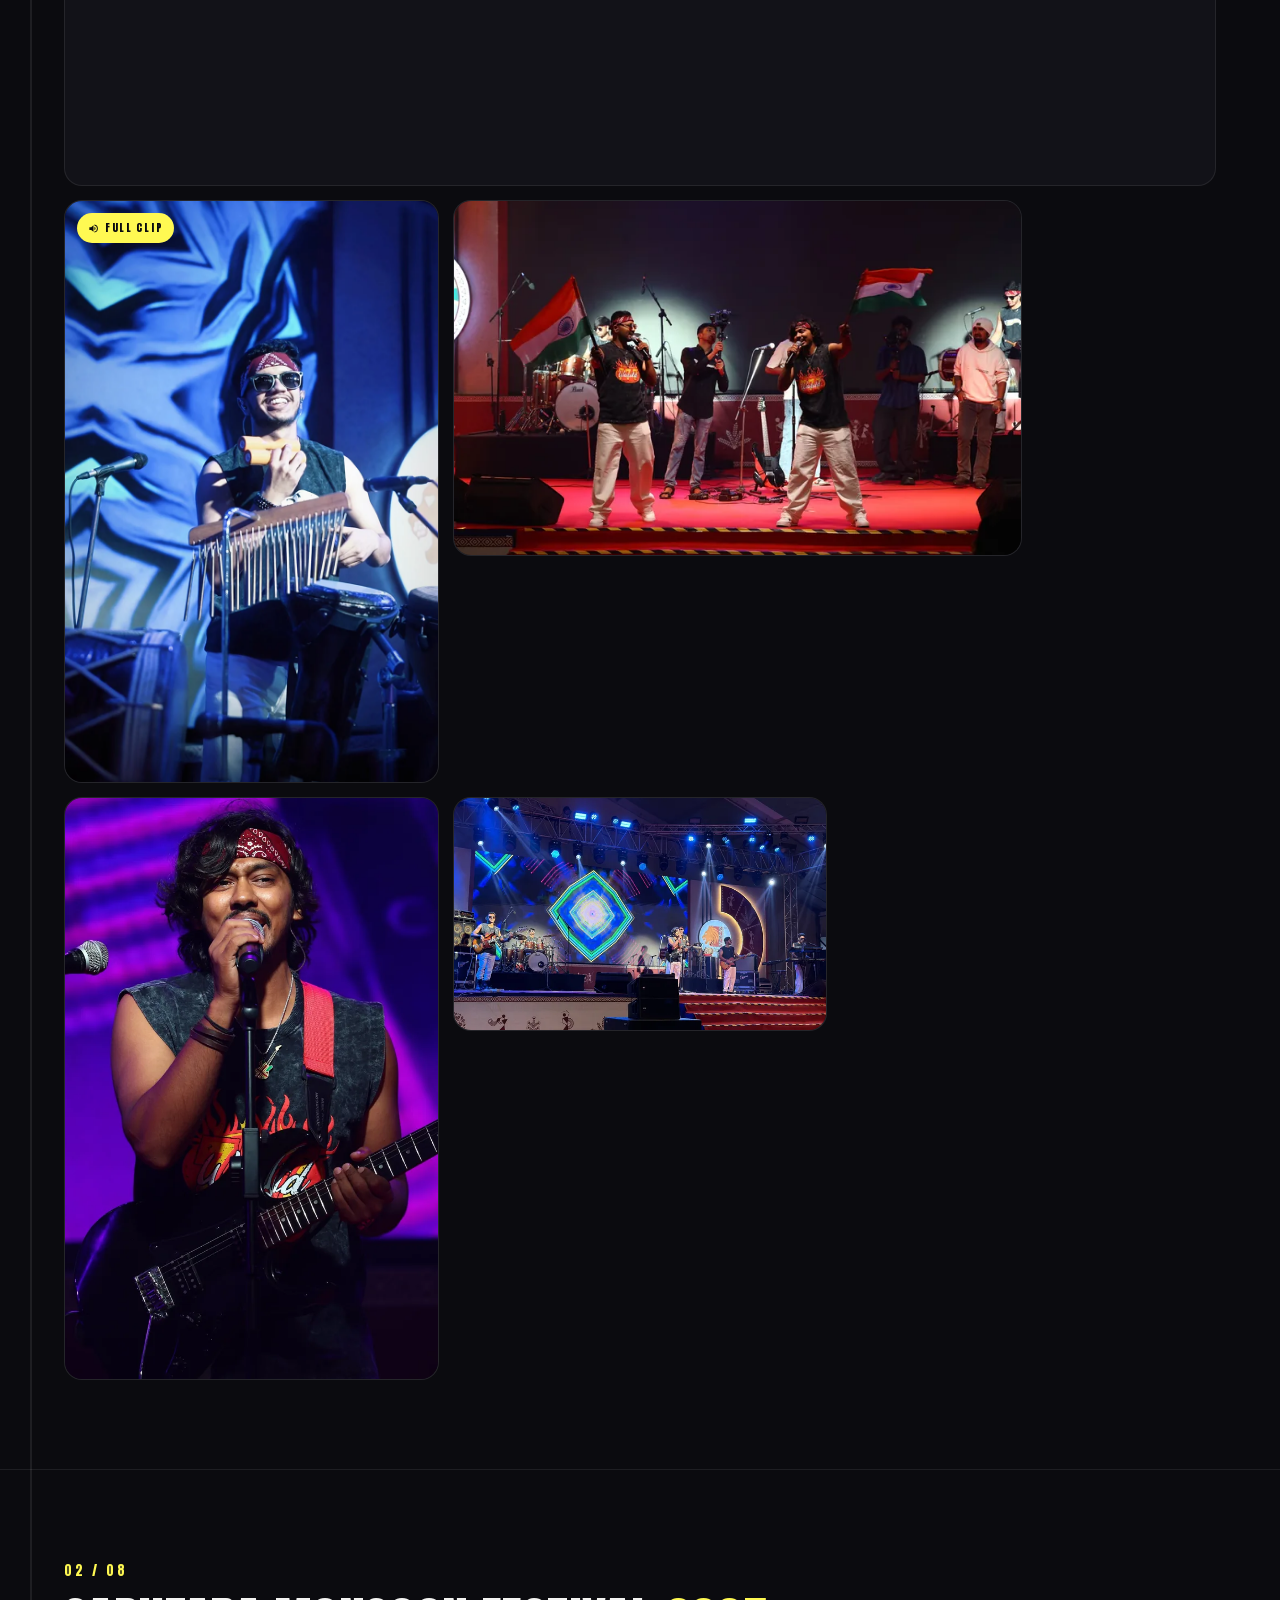
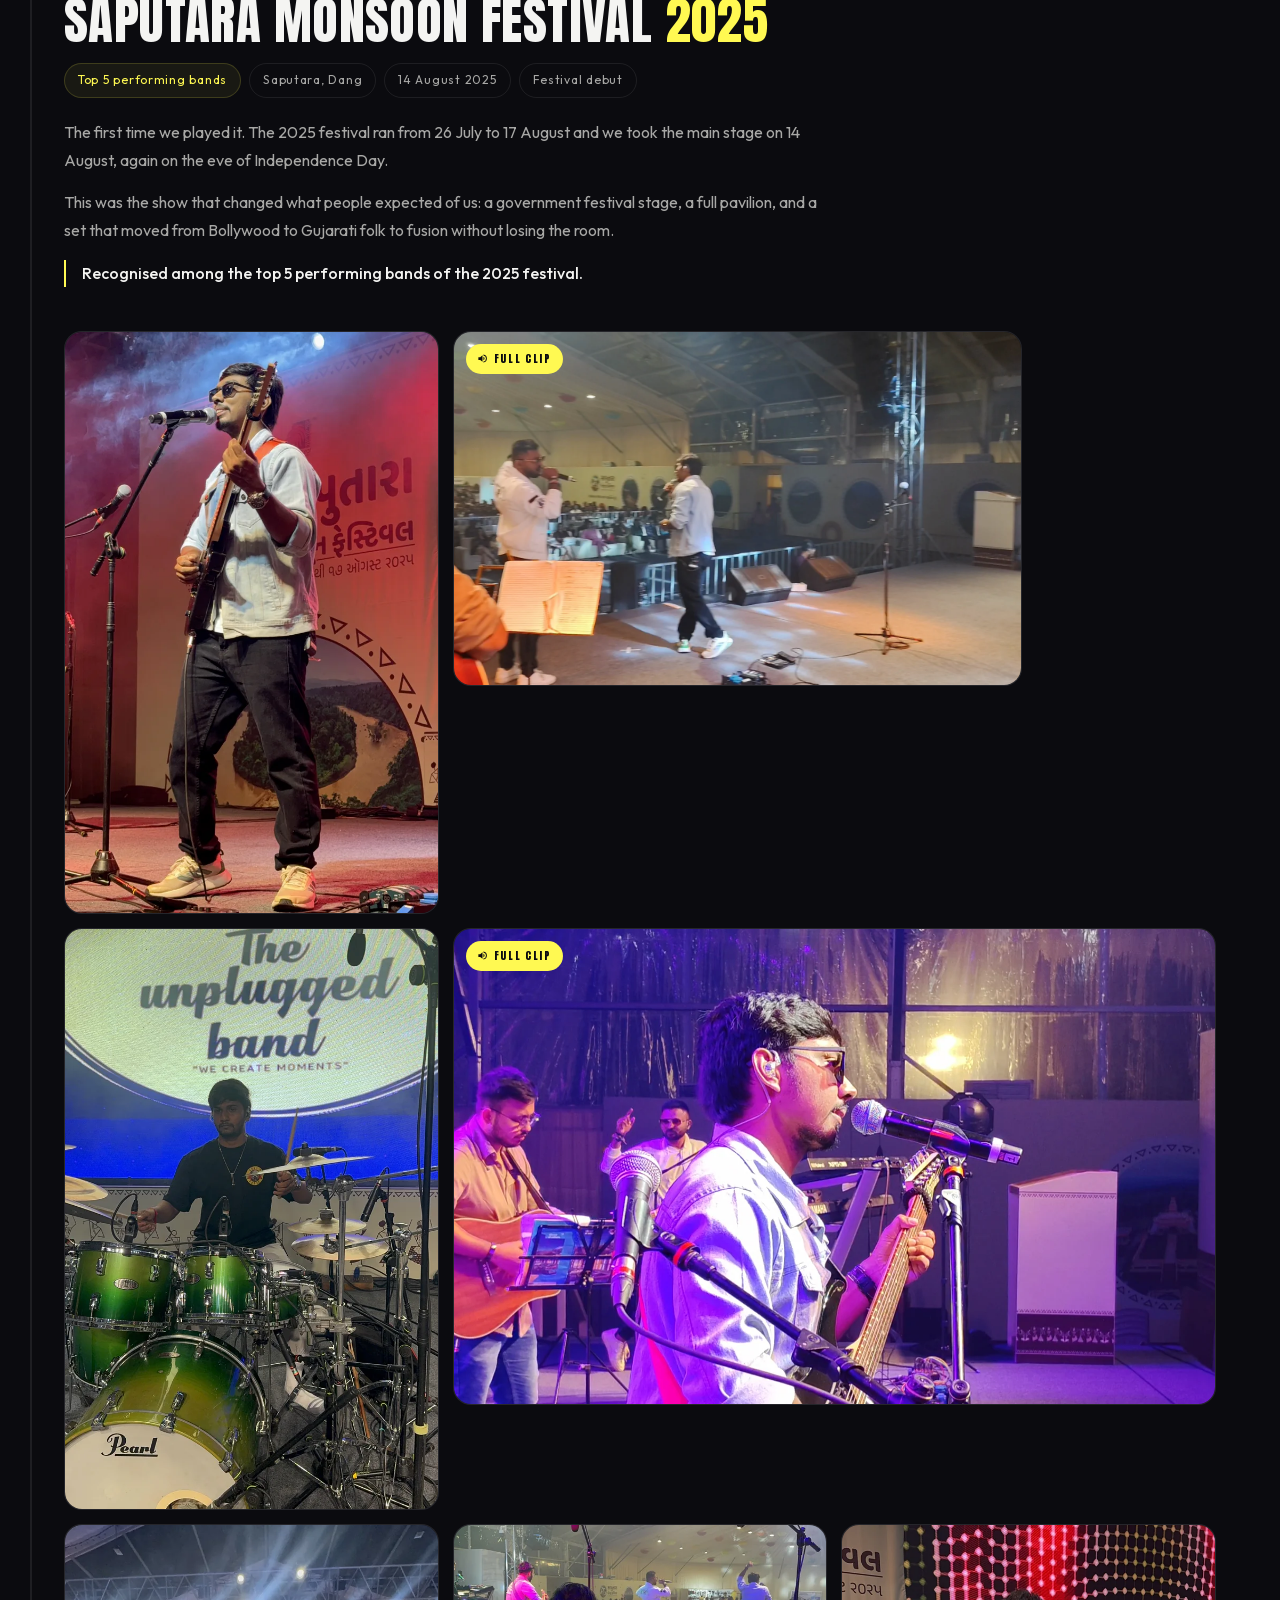
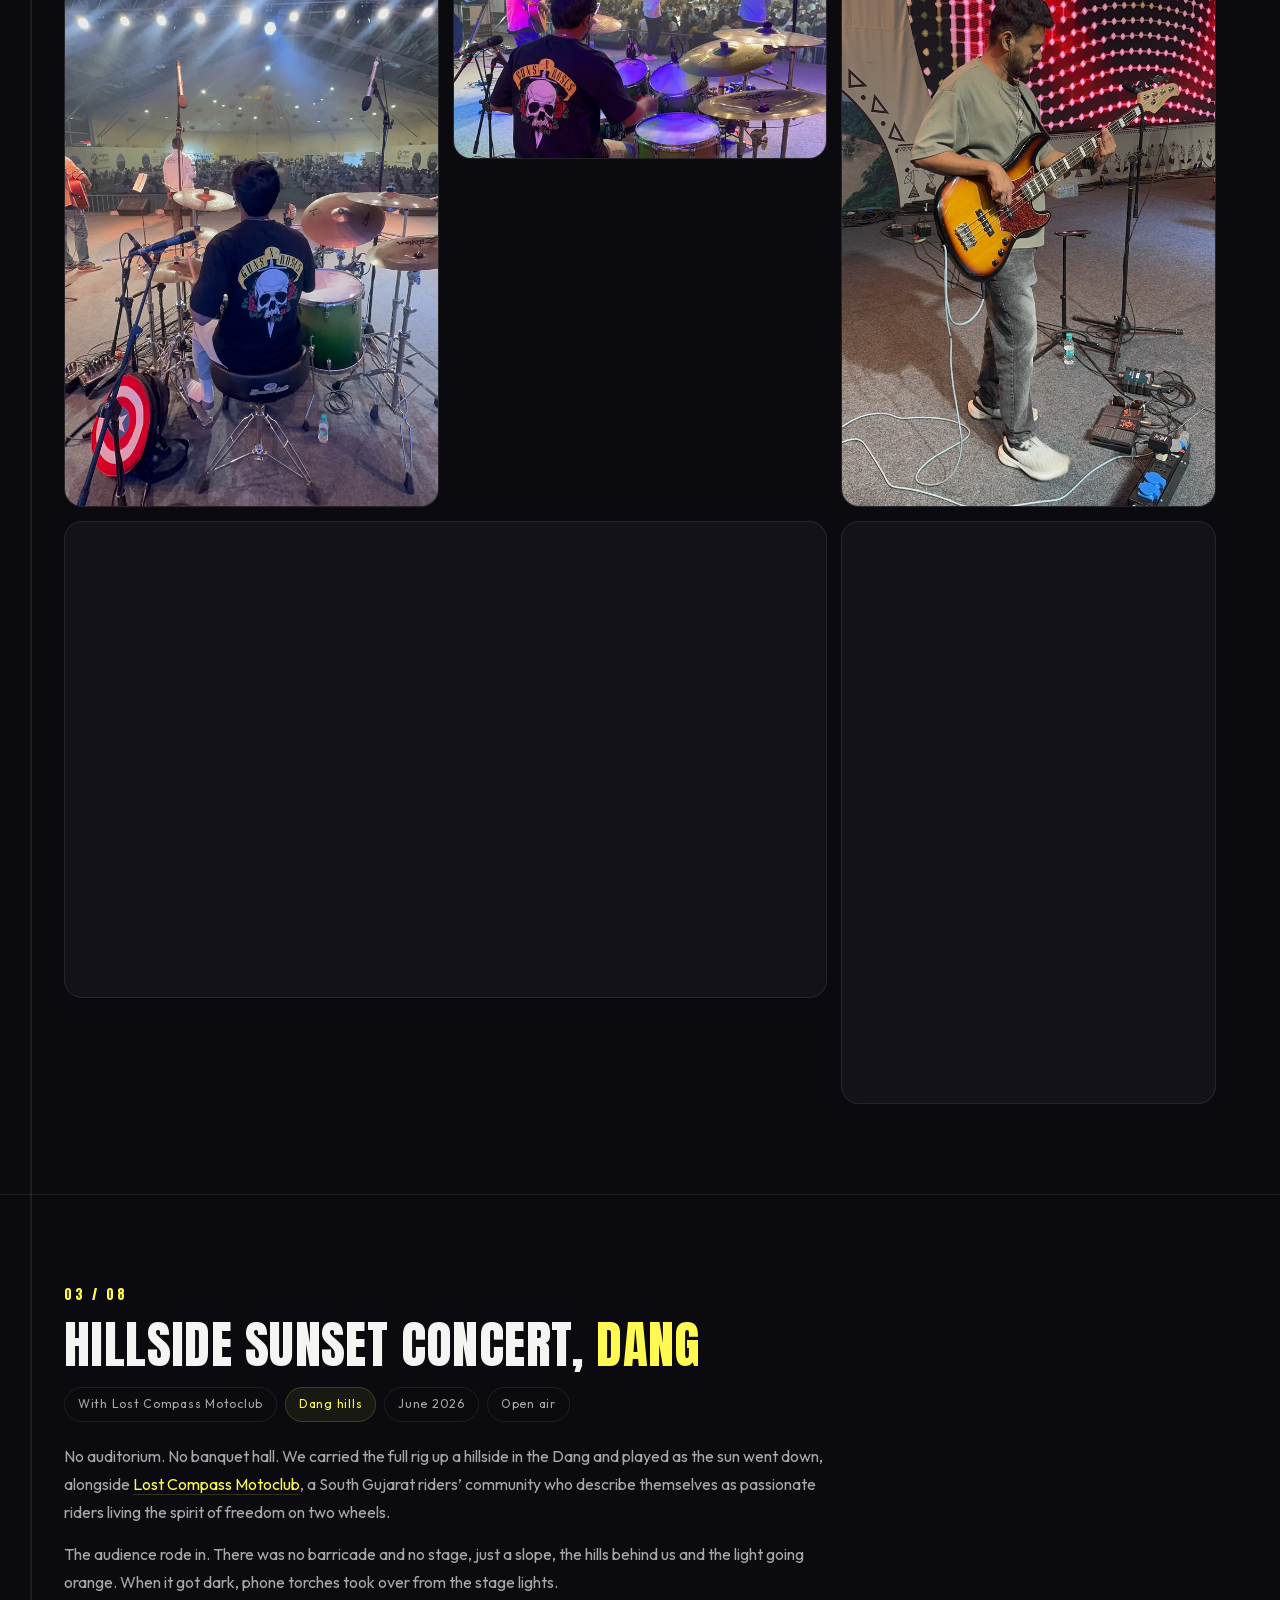
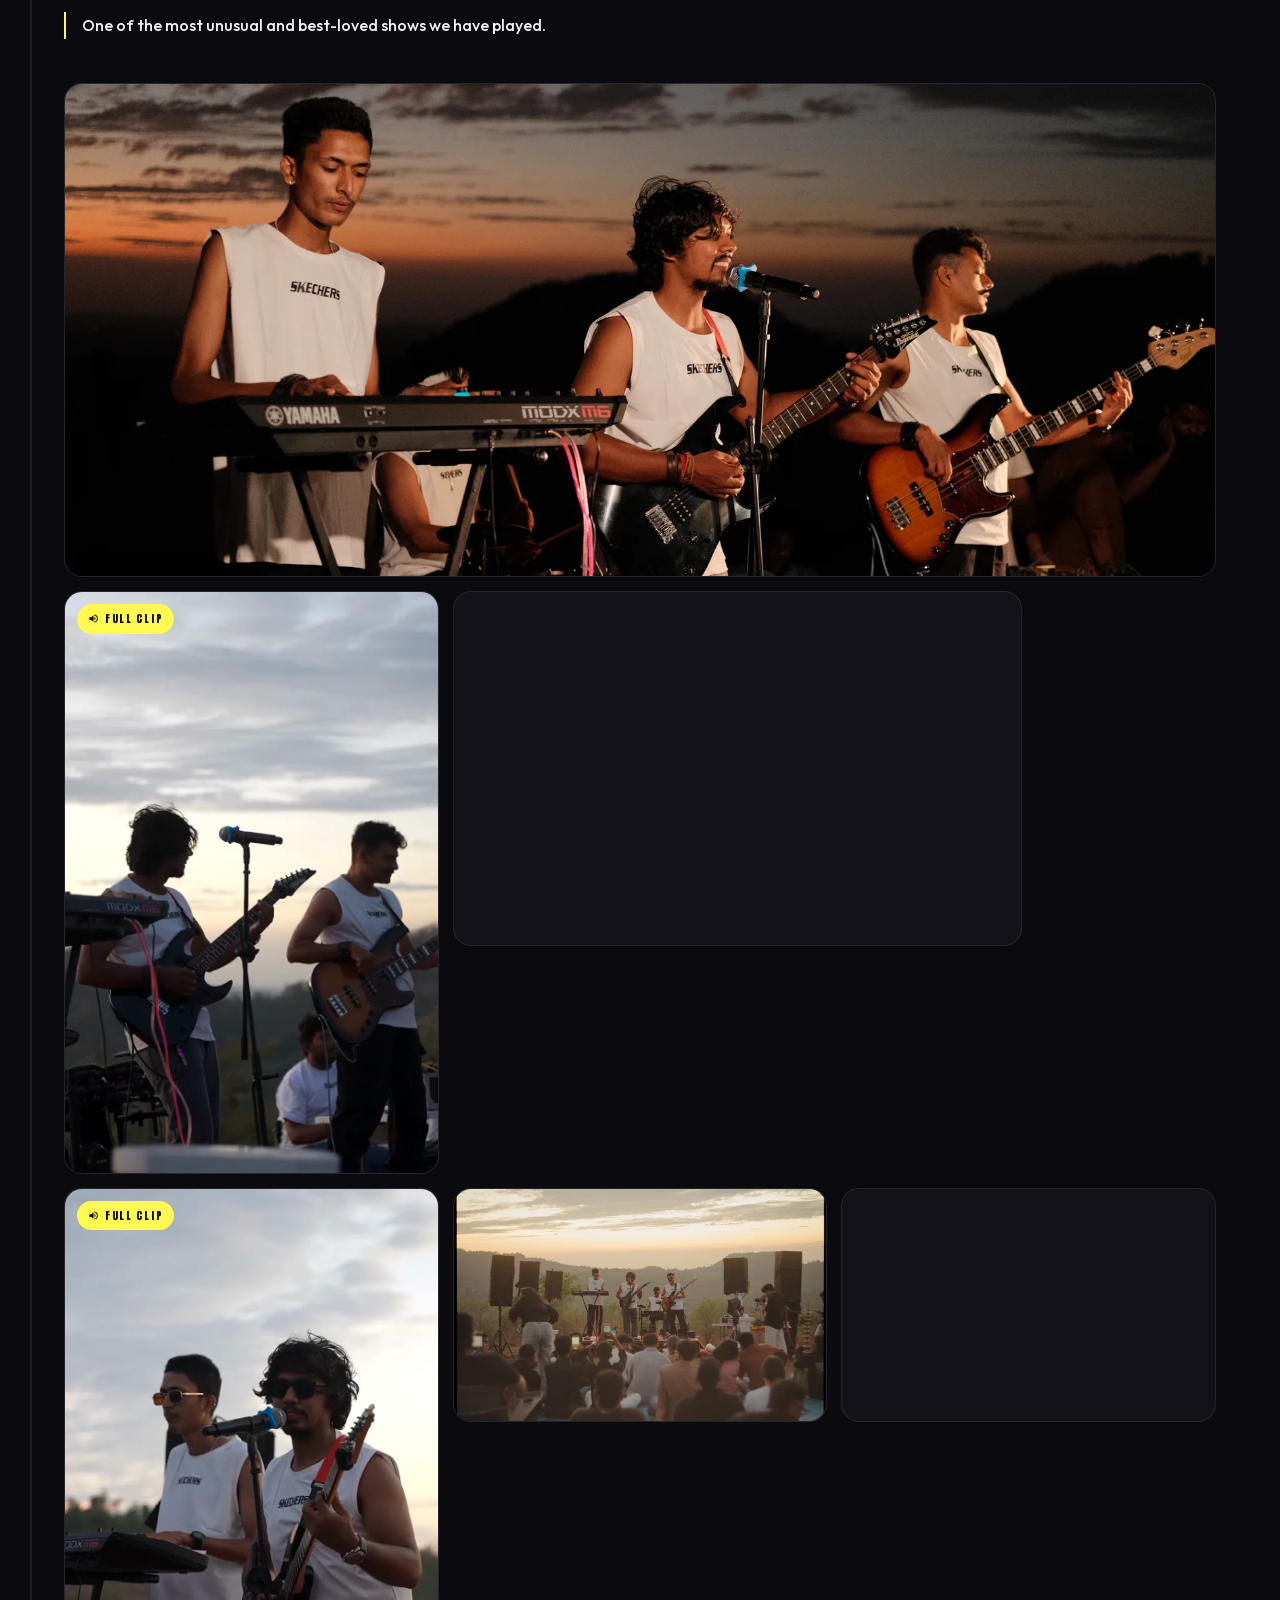
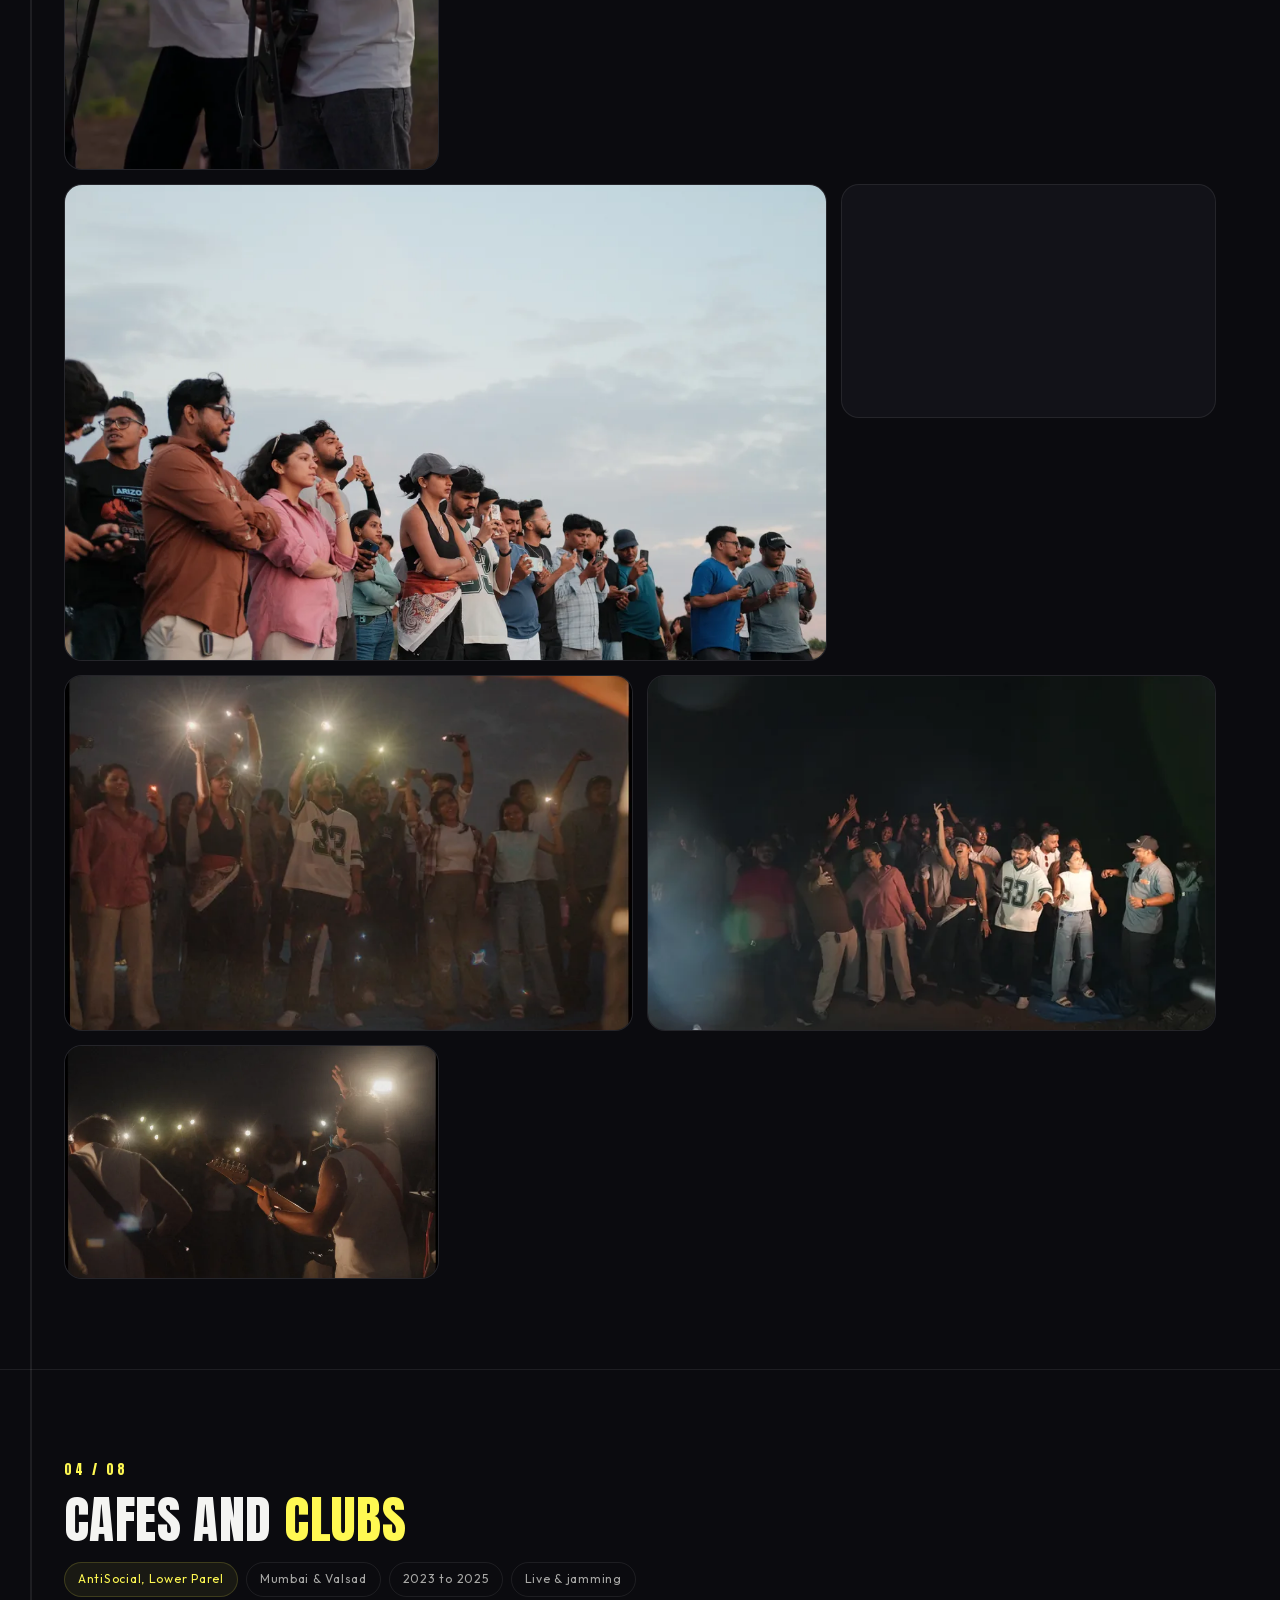
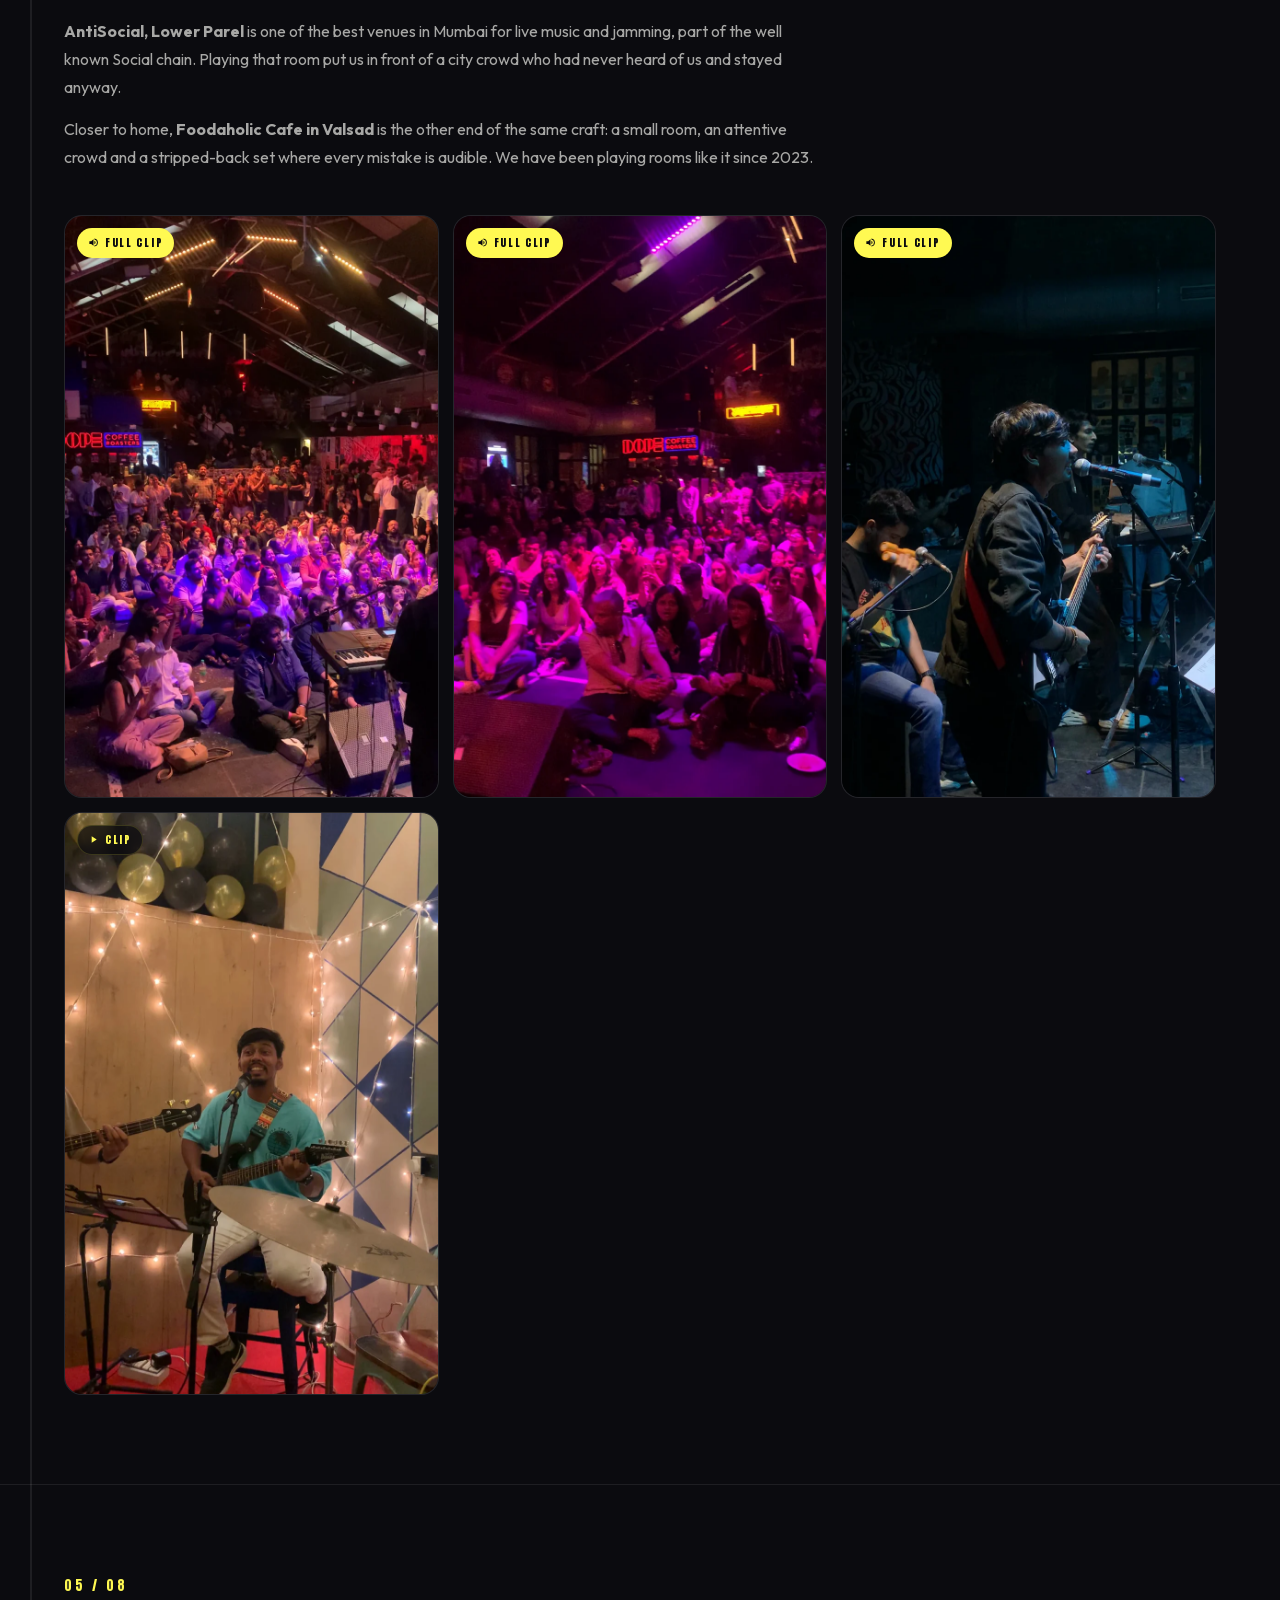
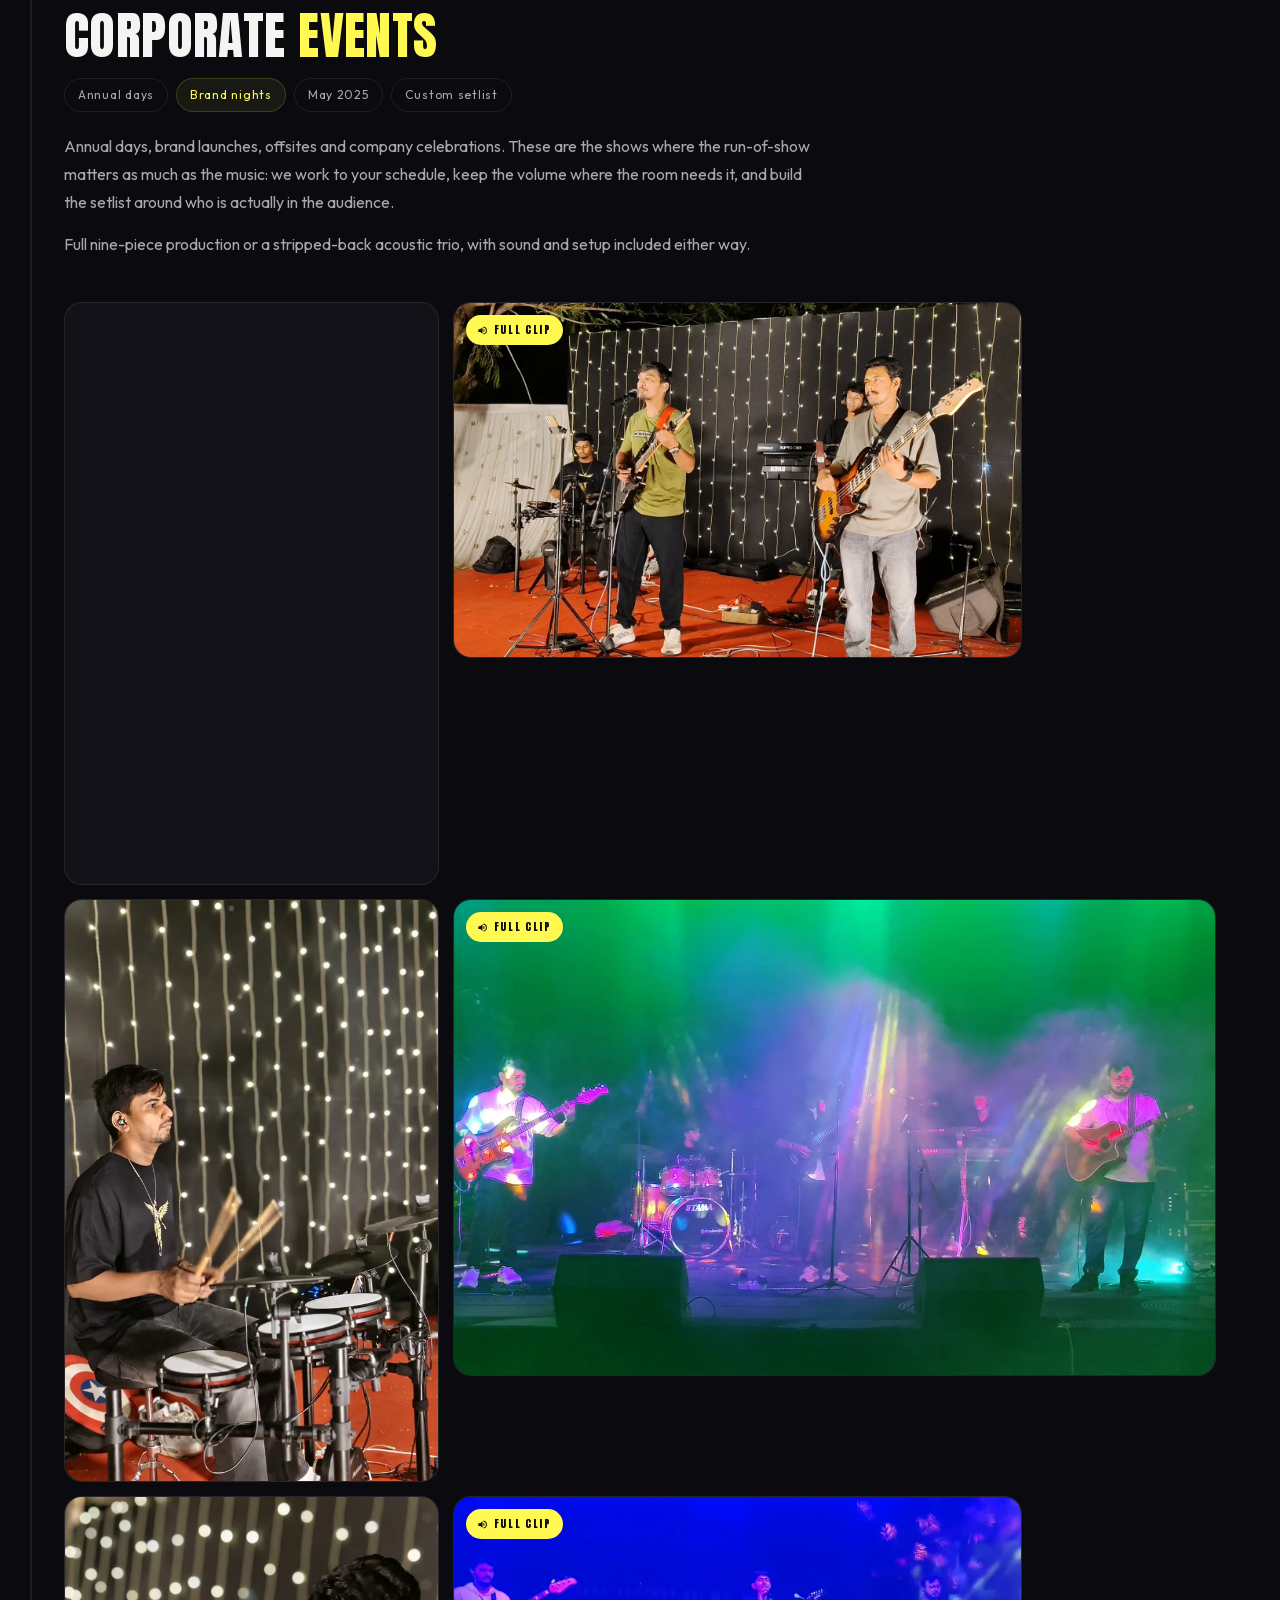
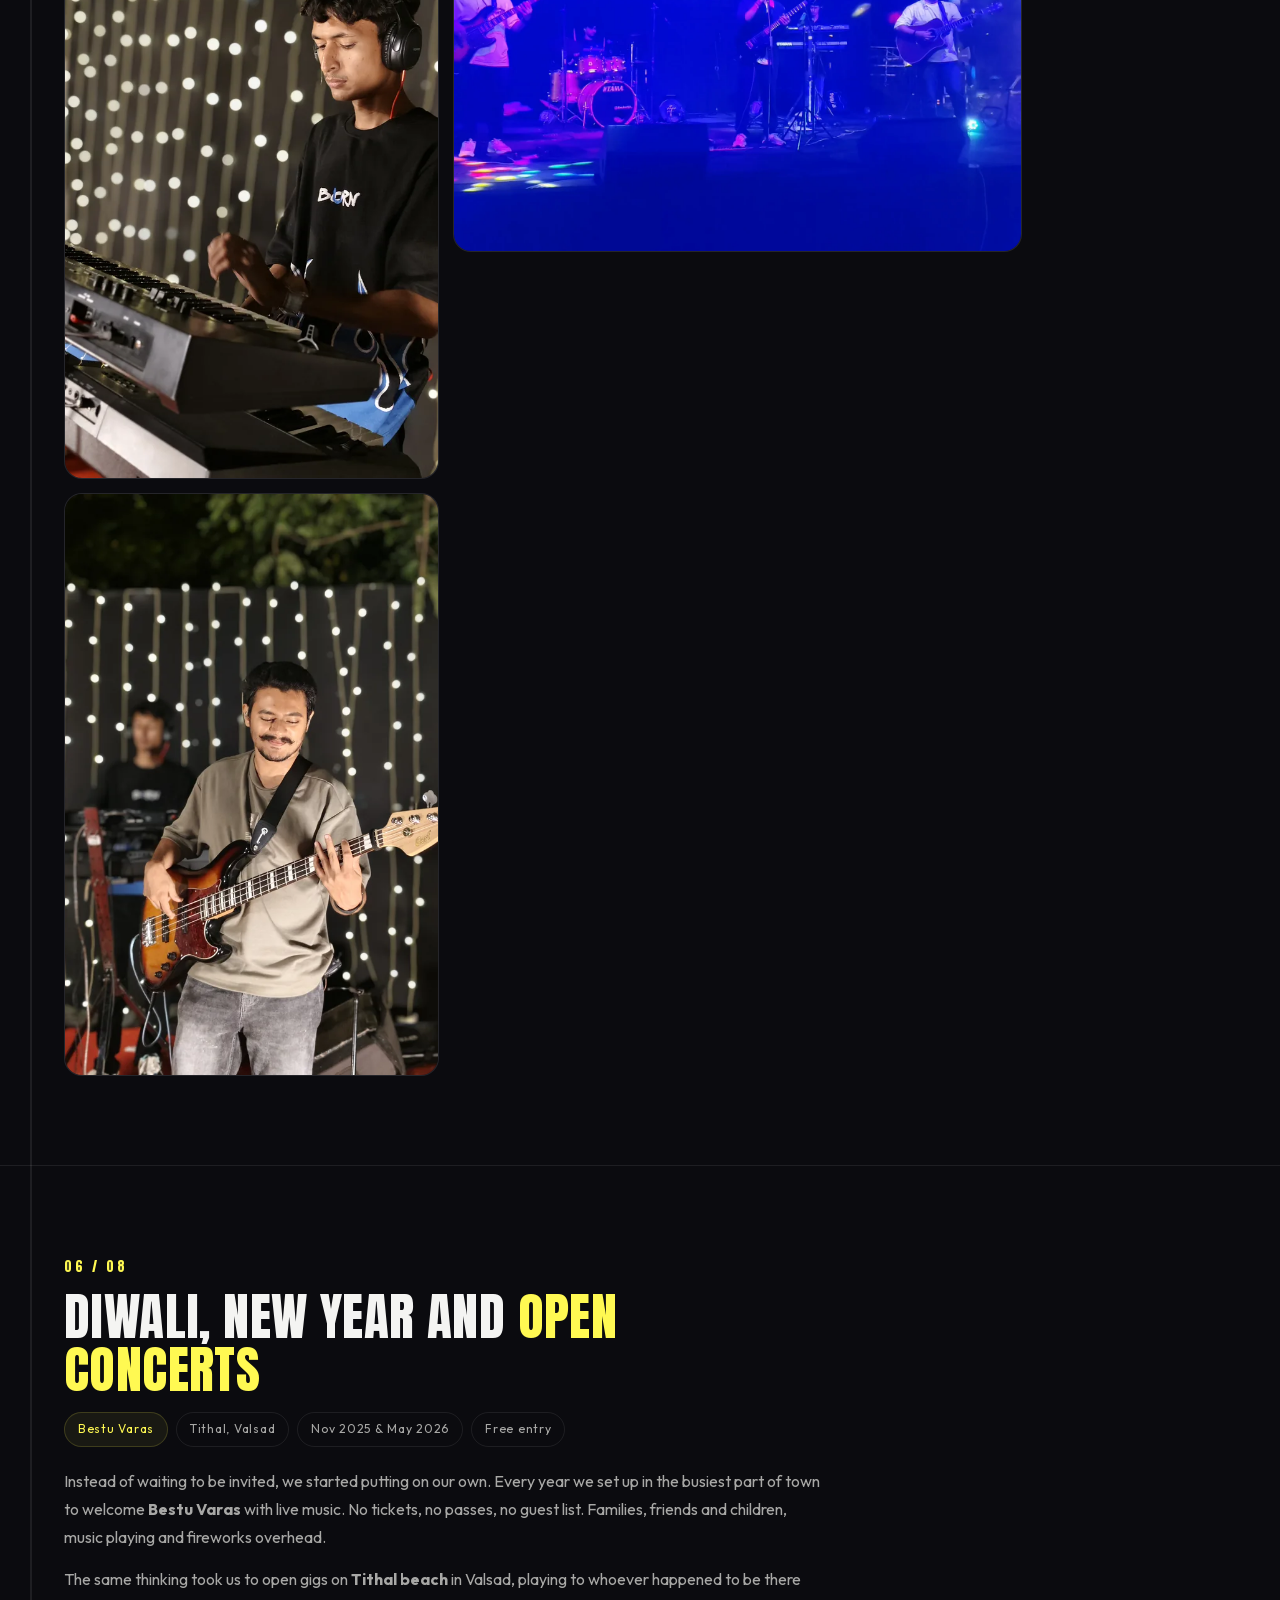
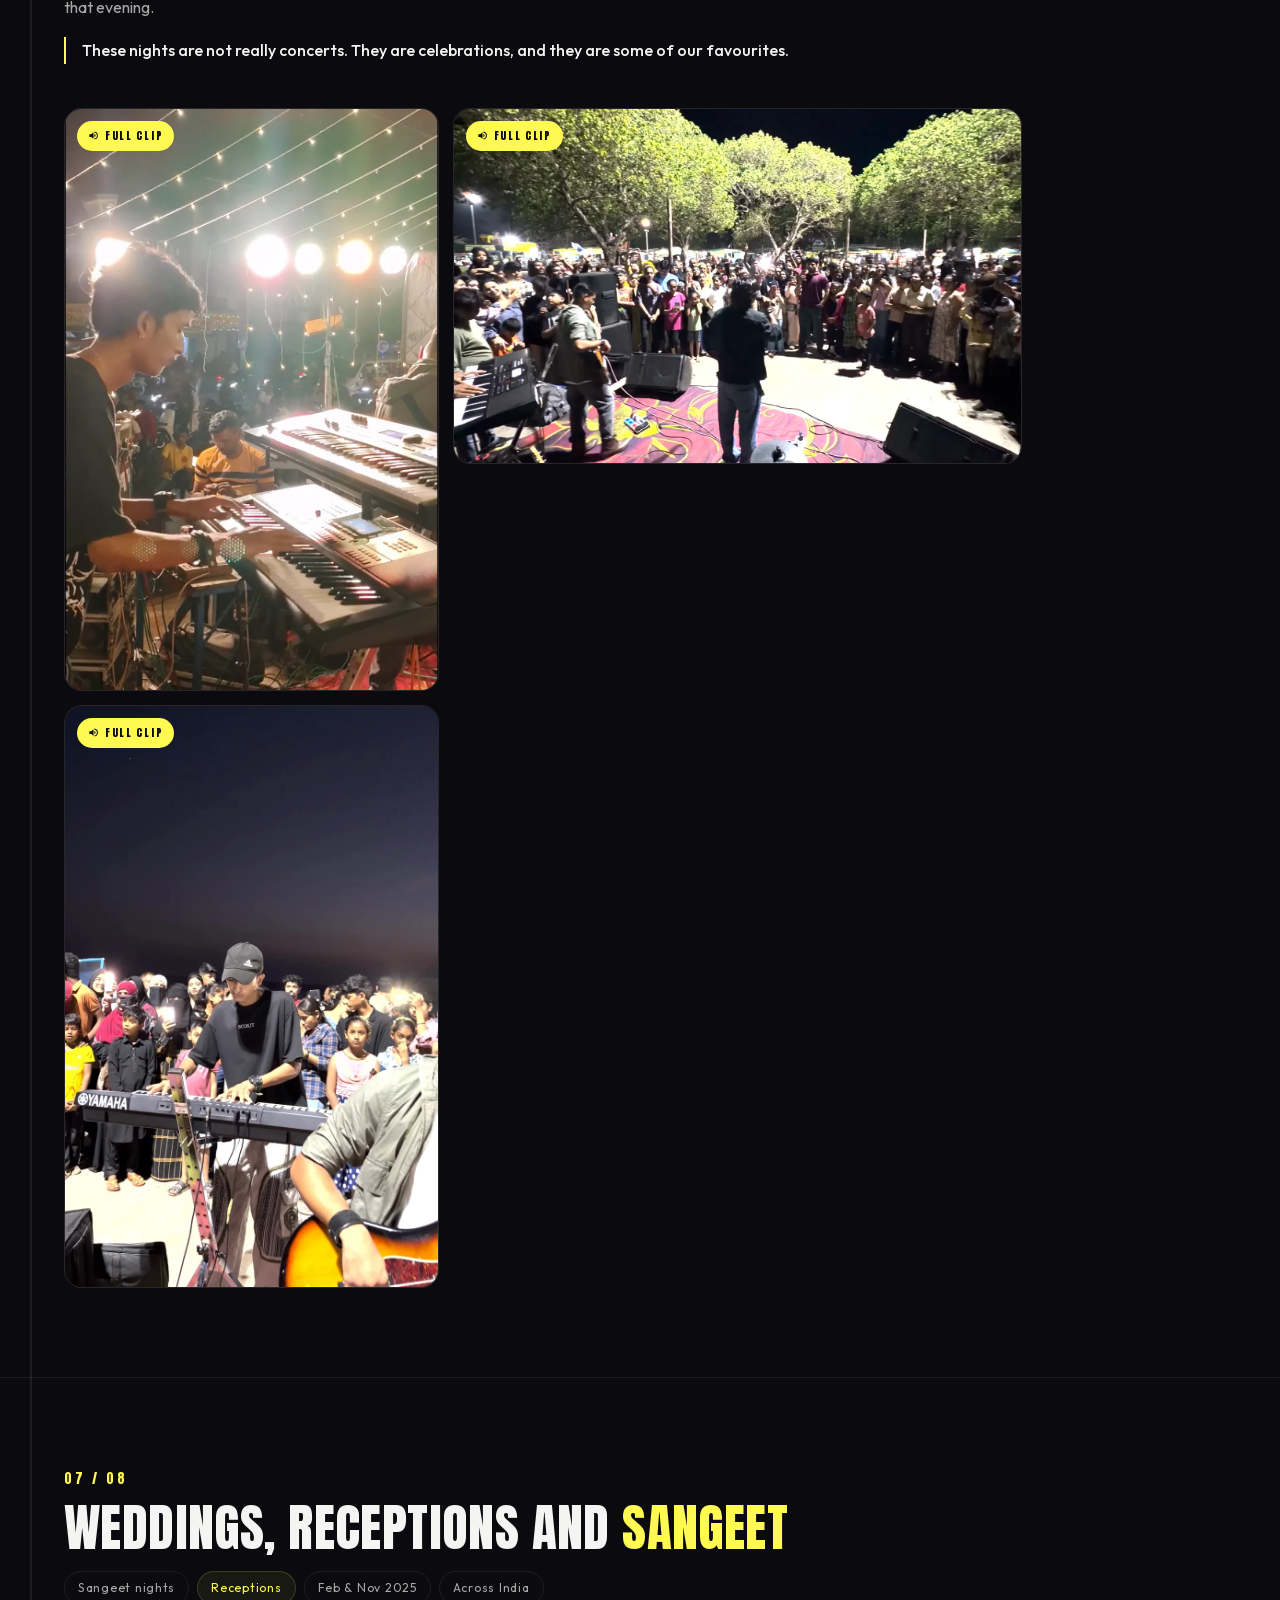
==== commit 4bec580d: "Lift the back-to-top button clear of the footer bar At mid widths the fixed button sat on top of the" ====
--- a/portfolio.html
+++ b/portfolio.html
@@ -30,8 +30,8 @@
 
 <link rel="preload" href="/assets/fonts/anton-400-latin.woff2" as="font" type="font/woff2" crossorigin />
 <link rel="preload" href="/assets/fonts/outfit-400-latin.woff2" as="font" type="font/woff2" crossorigin />
-<link rel="stylesheet" href="/css/style.css?v=20260926d" />
-<link rel="stylesheet" href="/css/portfolio.css?v=20260926d" />
+<link rel="stylesheet" href="/css/style.css?v=20260926e" />
+<link rel="stylesheet" href="/css/portfolio.css?v=20260926e" />
 
 <script type="application/ld+json">
 {
@@ -873,7 +873,7 @@
   <svg viewBox="0 0 24 24" width="20" height="20" aria-hidden="true"><path d="M12 19V5M6 11l6-6 6 6" fill="none" stroke="currentColor" stroke-width="2" stroke-linecap="round" stroke-linejoin="round"/></svg>
 </button>
 
-<script src="/js/main.js?v=20260926d"></script>
-<script src="/js/portfolio.js?v=20260926d"></script>
+<script src="/js/main.js?v=20260926e"></script>
+<script src="/js/portfolio.js?v=20260926e"></script>
 </body>
 </html>
--- a/css/style.css
+++ b/css/style.css
@@ -936,9 +936,11 @@
   background: var(--yellow); color: var(--ink);
   box-shadow: 0 10px 30px rgba(0, 0, 0, 0.45);
   opacity: 0; visibility: hidden; transform: translateY(14px);
-  transition: opacity 0.35s, visibility 0.35s, transform 0.35s var(--ease);
+  transition: opacity 0.35s, visibility 0.35s, transform 0.35s var(--ease), bottom 0.35s var(--ease);
 }
 .to-top.is-visible { opacity: 1; visibility: visible; transform: translateY(0); }
+/* Lifted clear of the footer bar while the bar is on screen, so it never covers the credit */
+.to-top.is-lifted { bottom: var(--to-top-lift, 96px); }
 .to-top:hover { transform: translateY(-3px) scale(1.06); }
 
 /* ============================================================
